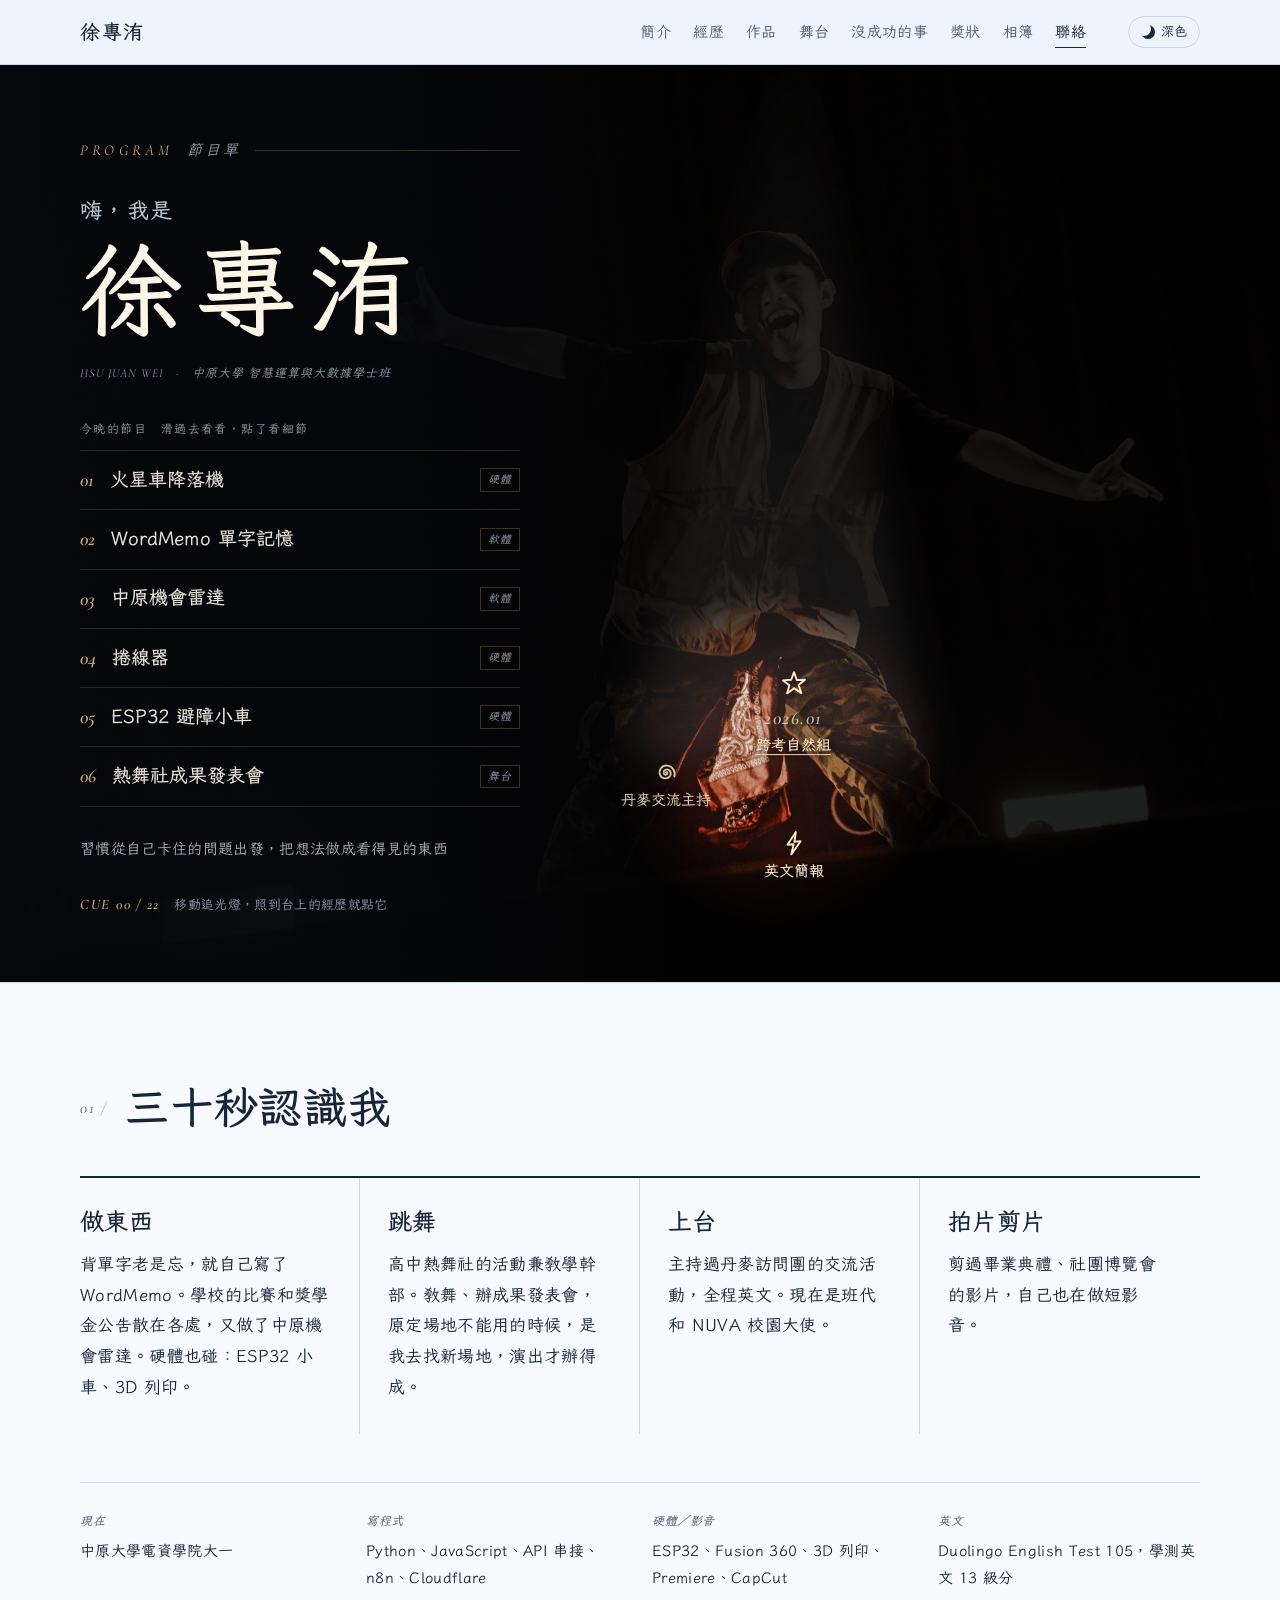
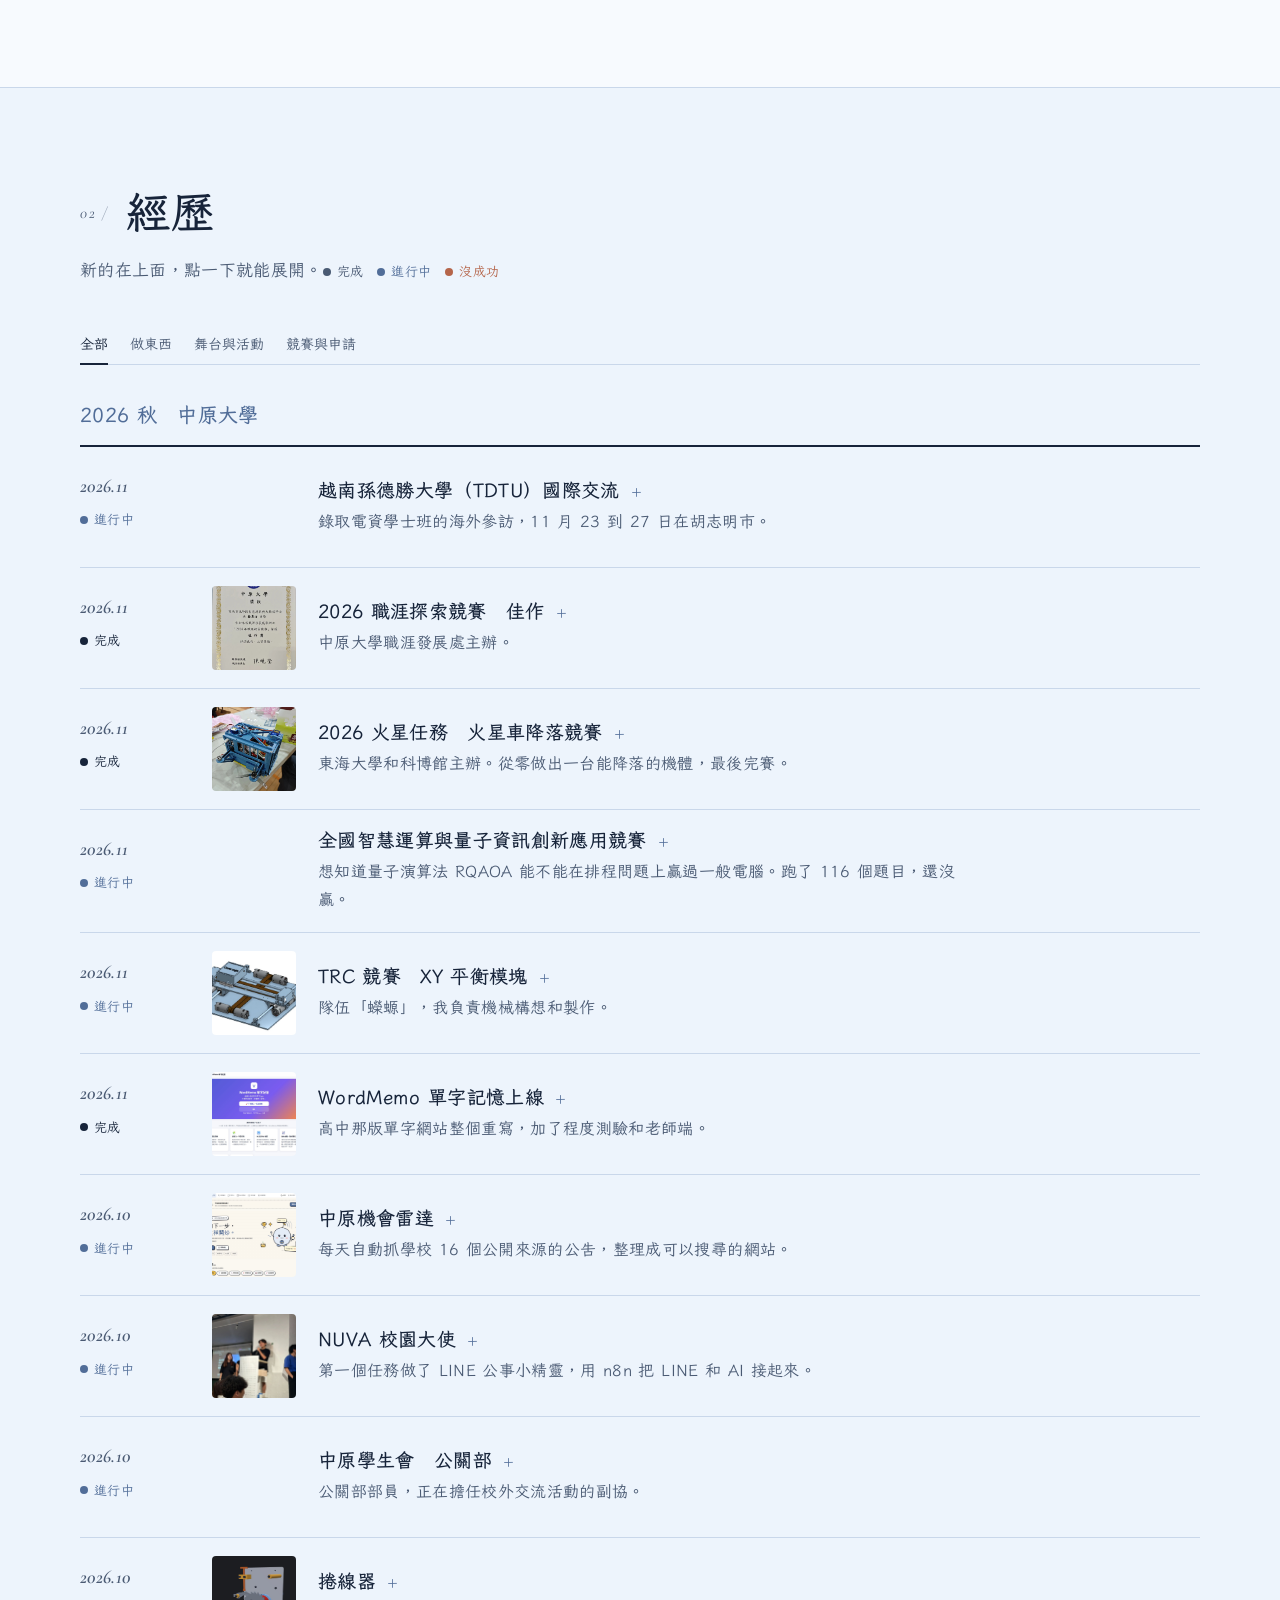
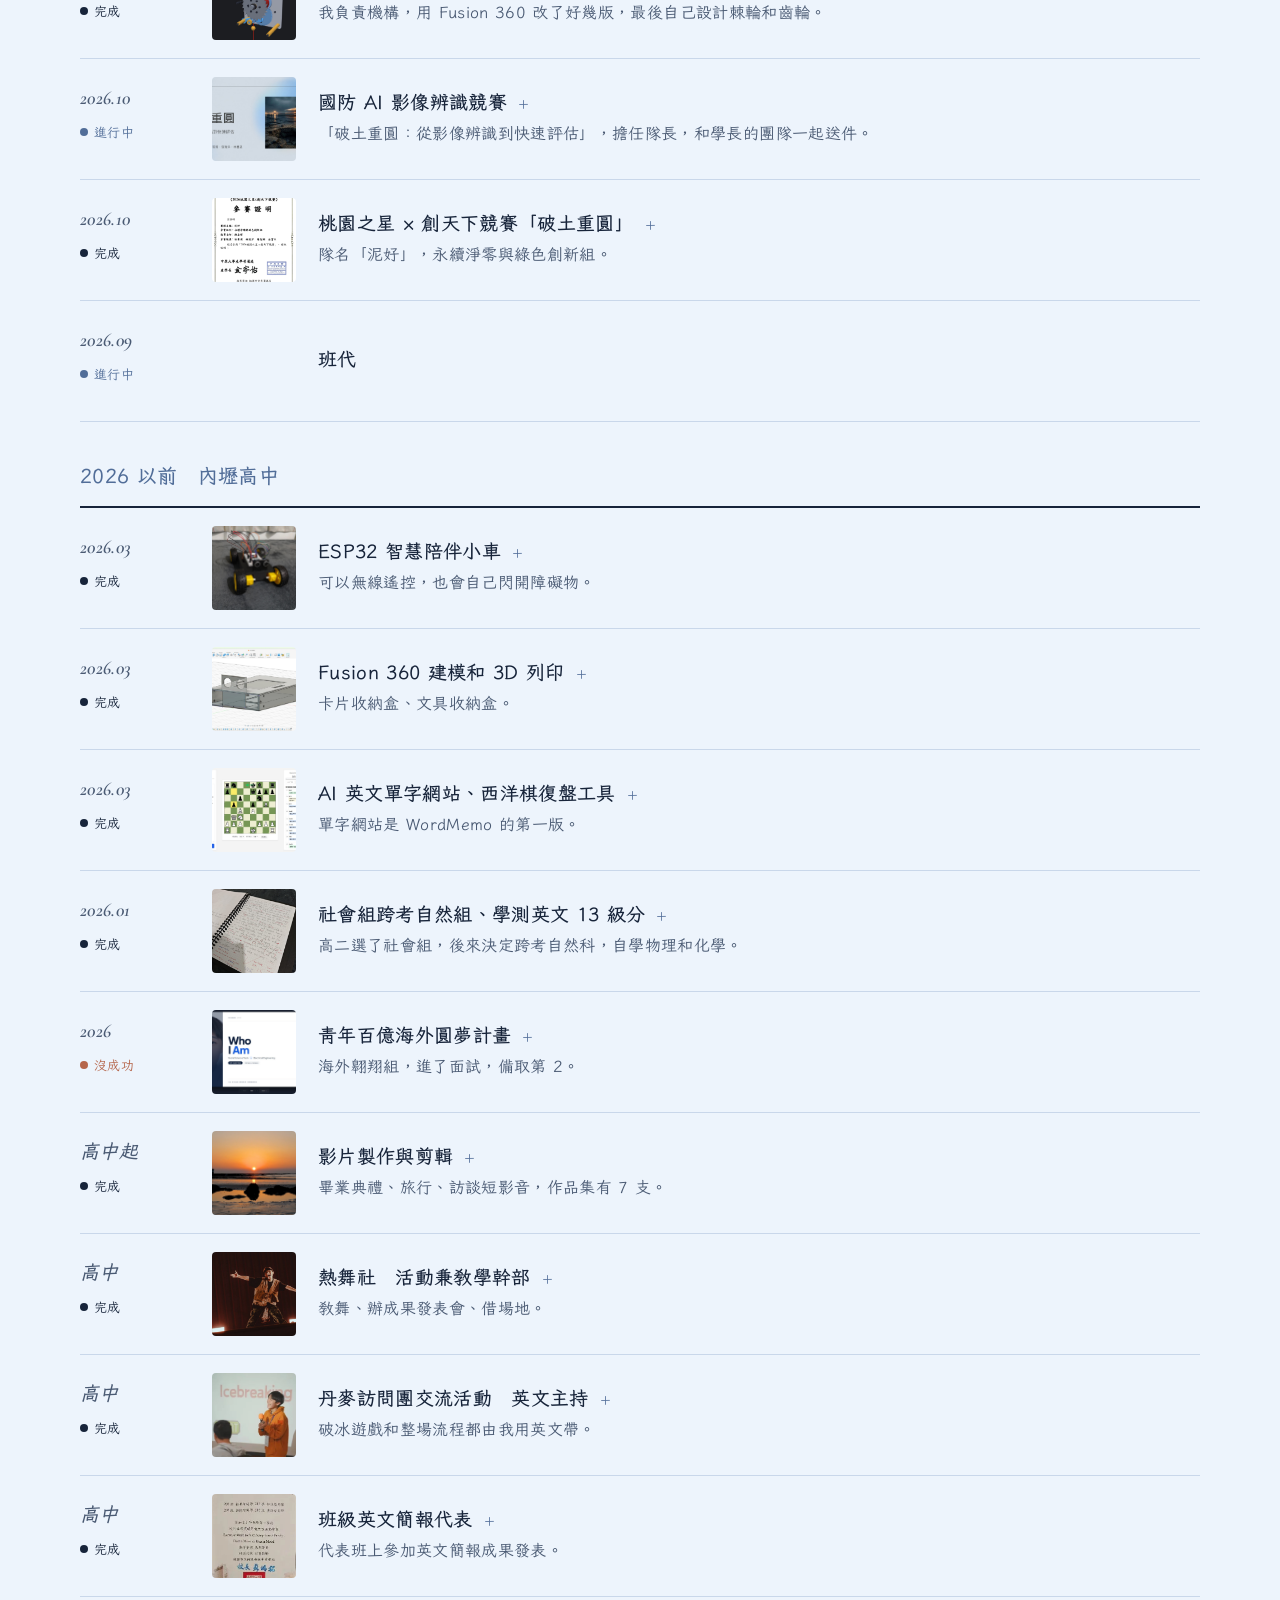
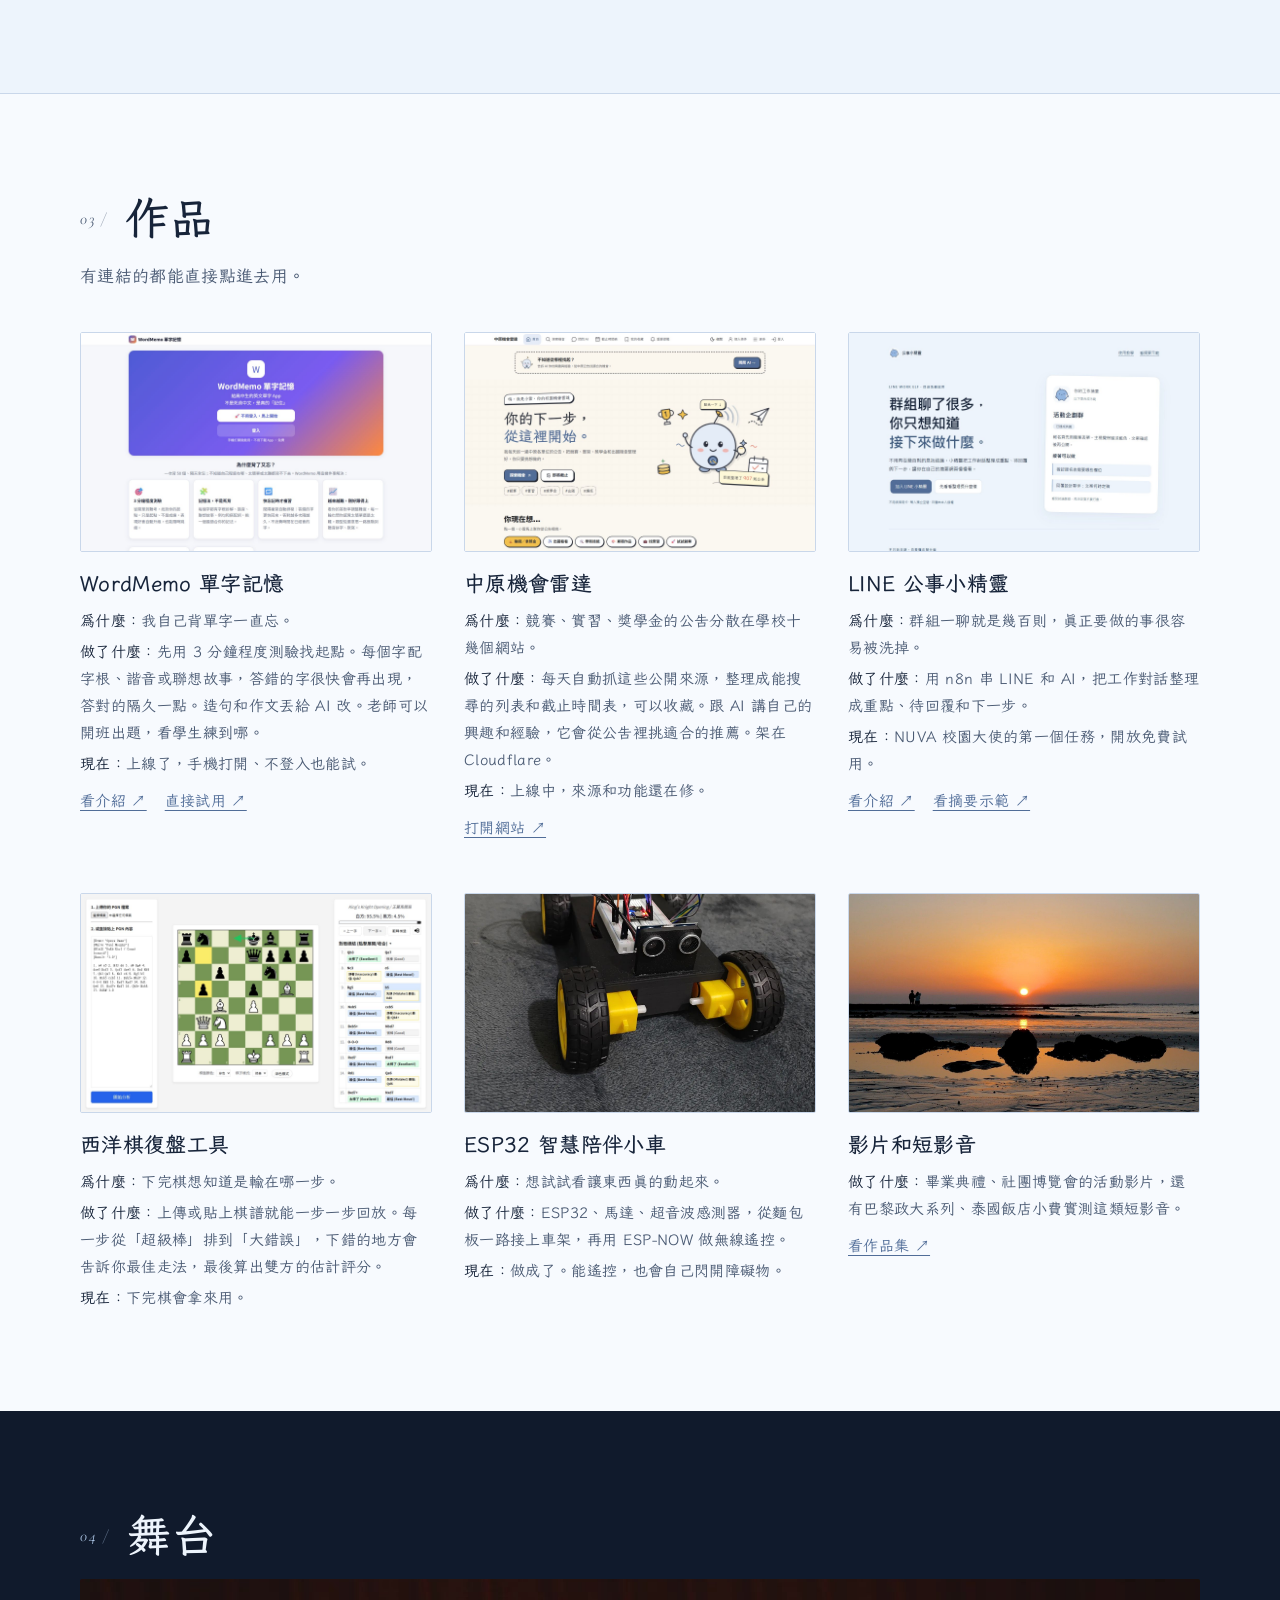
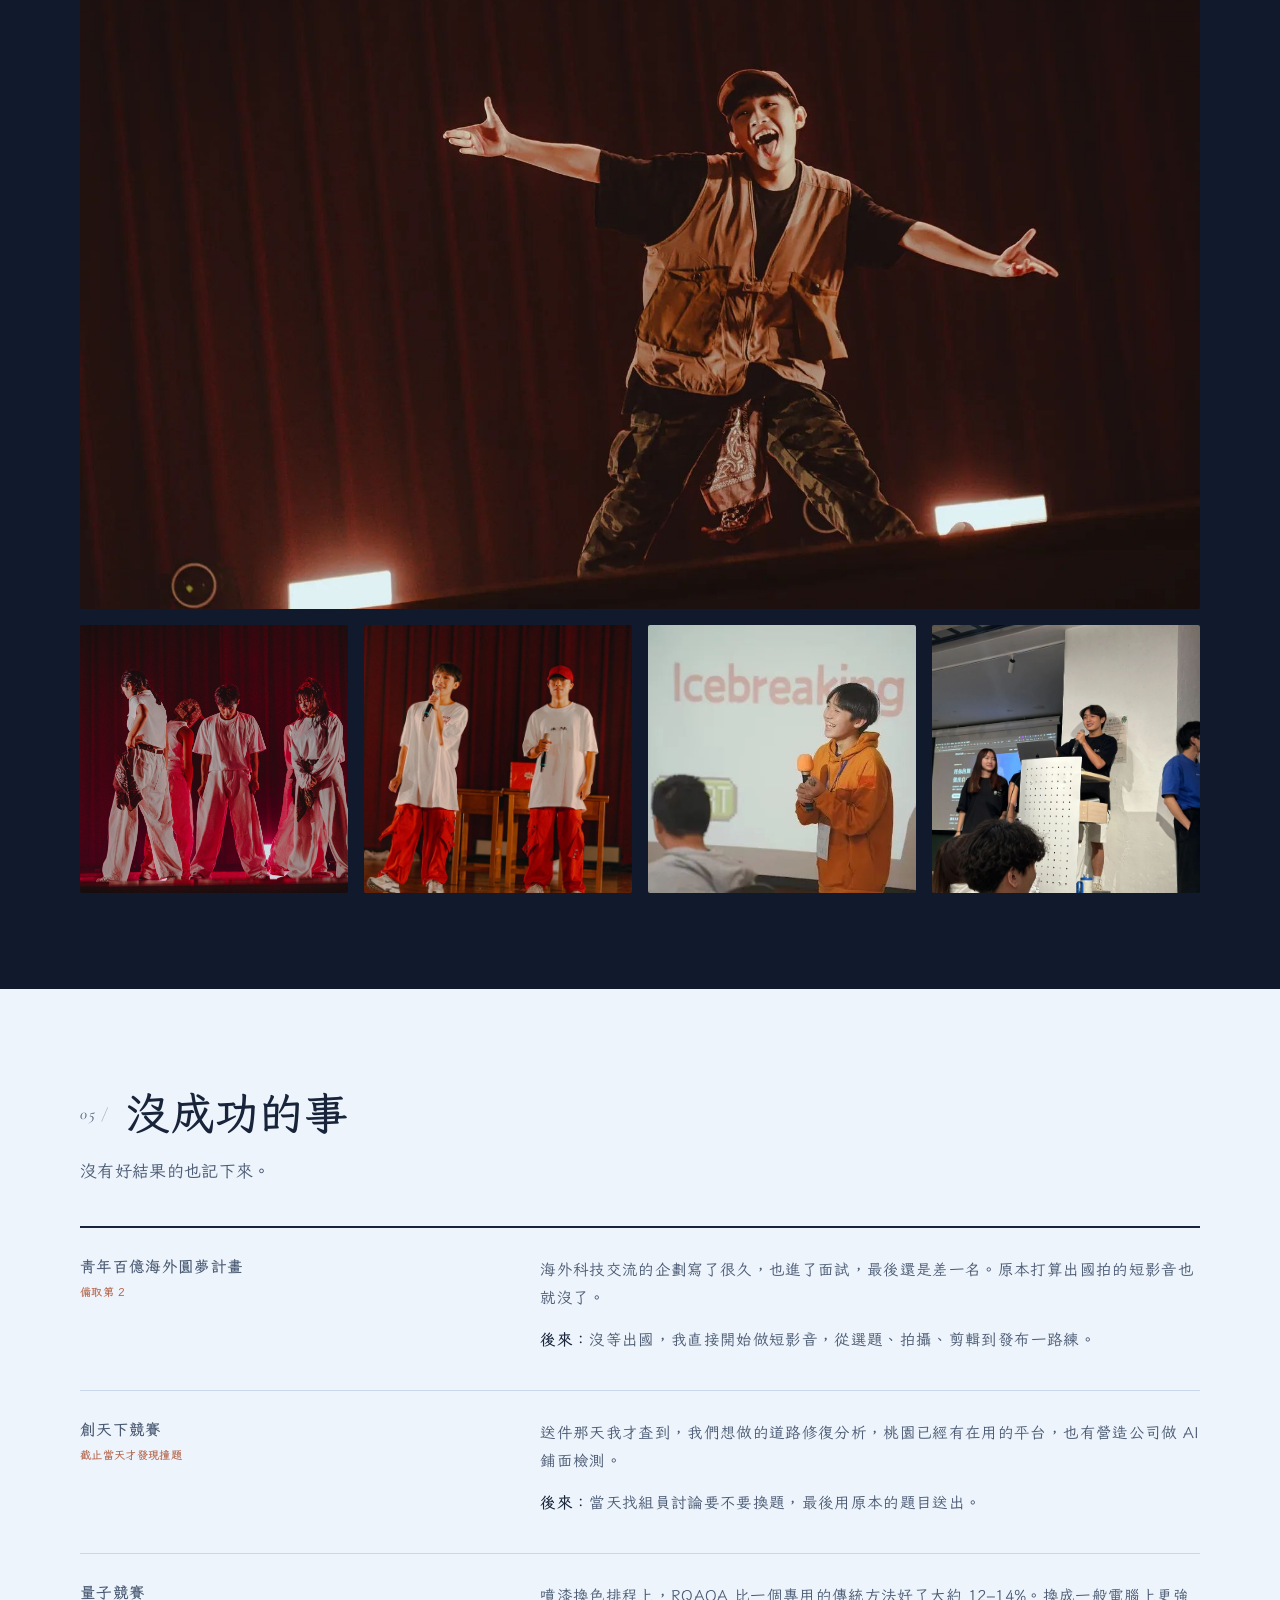
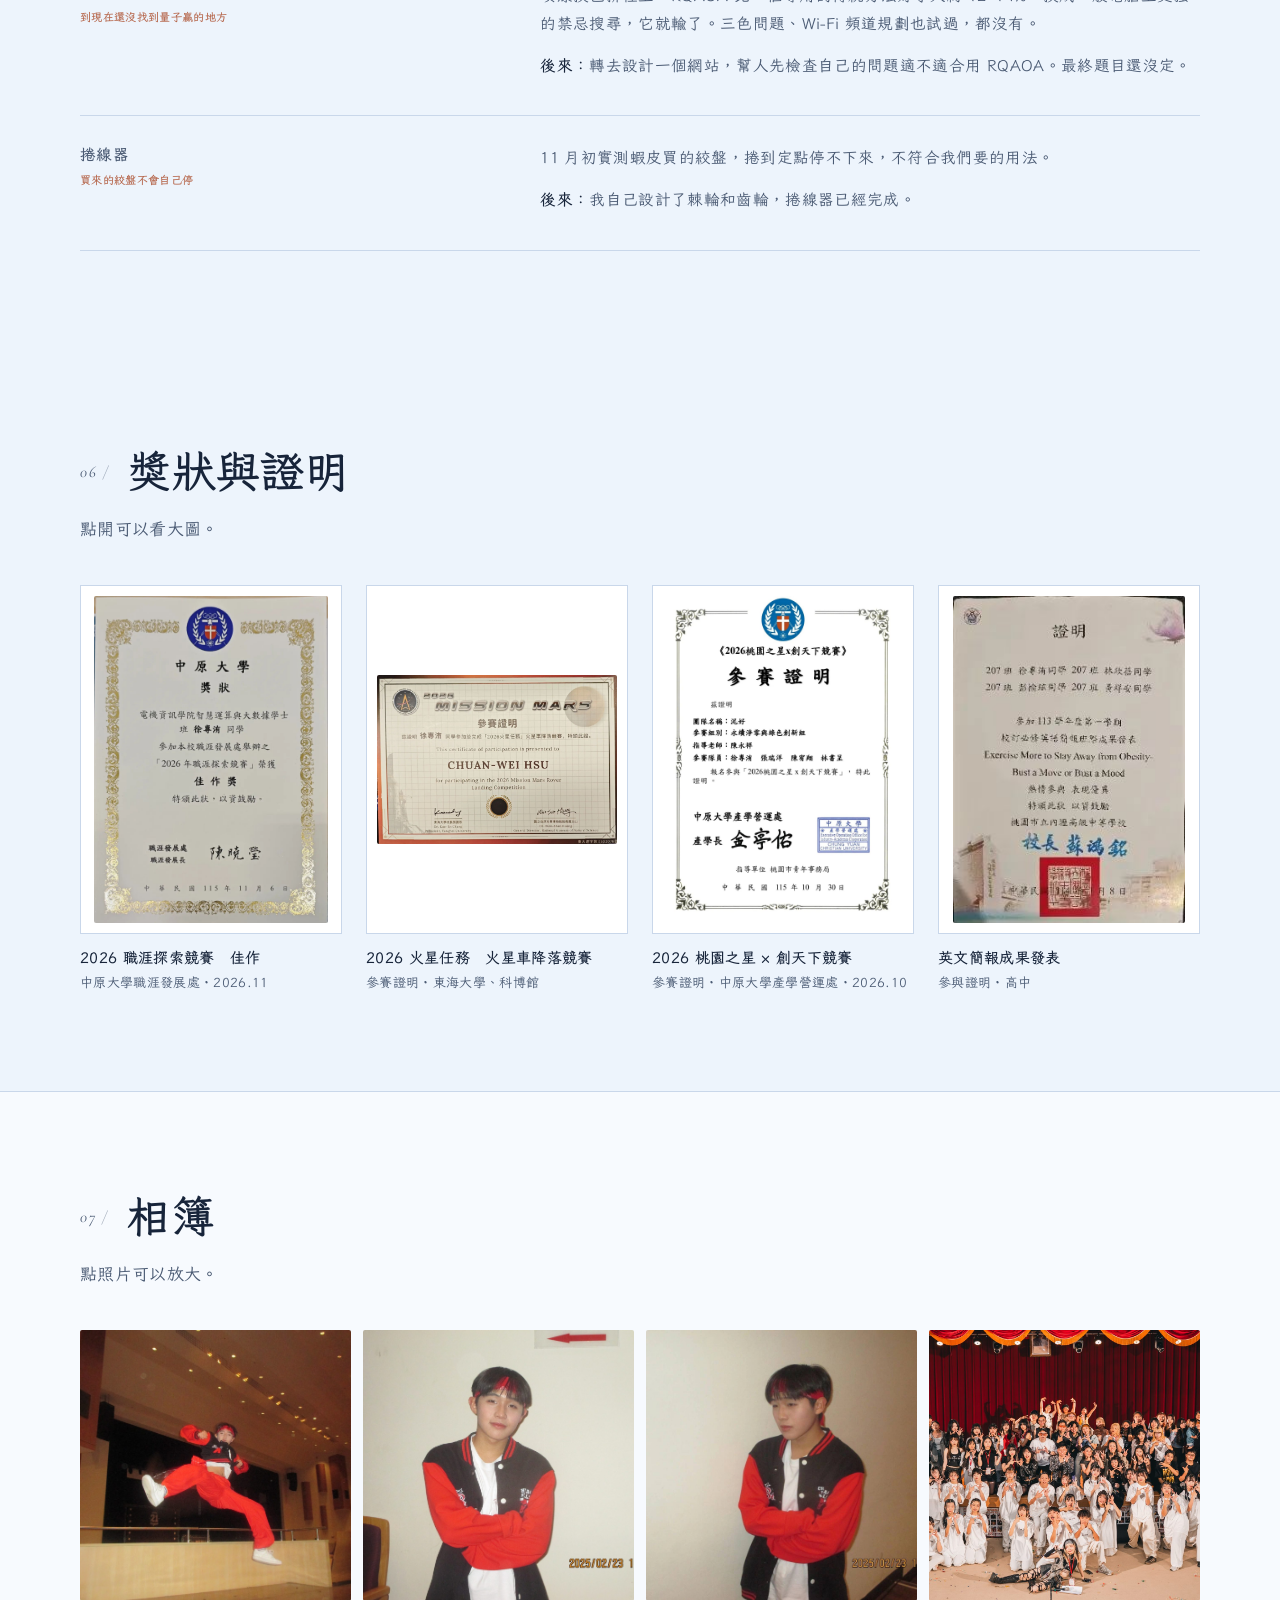
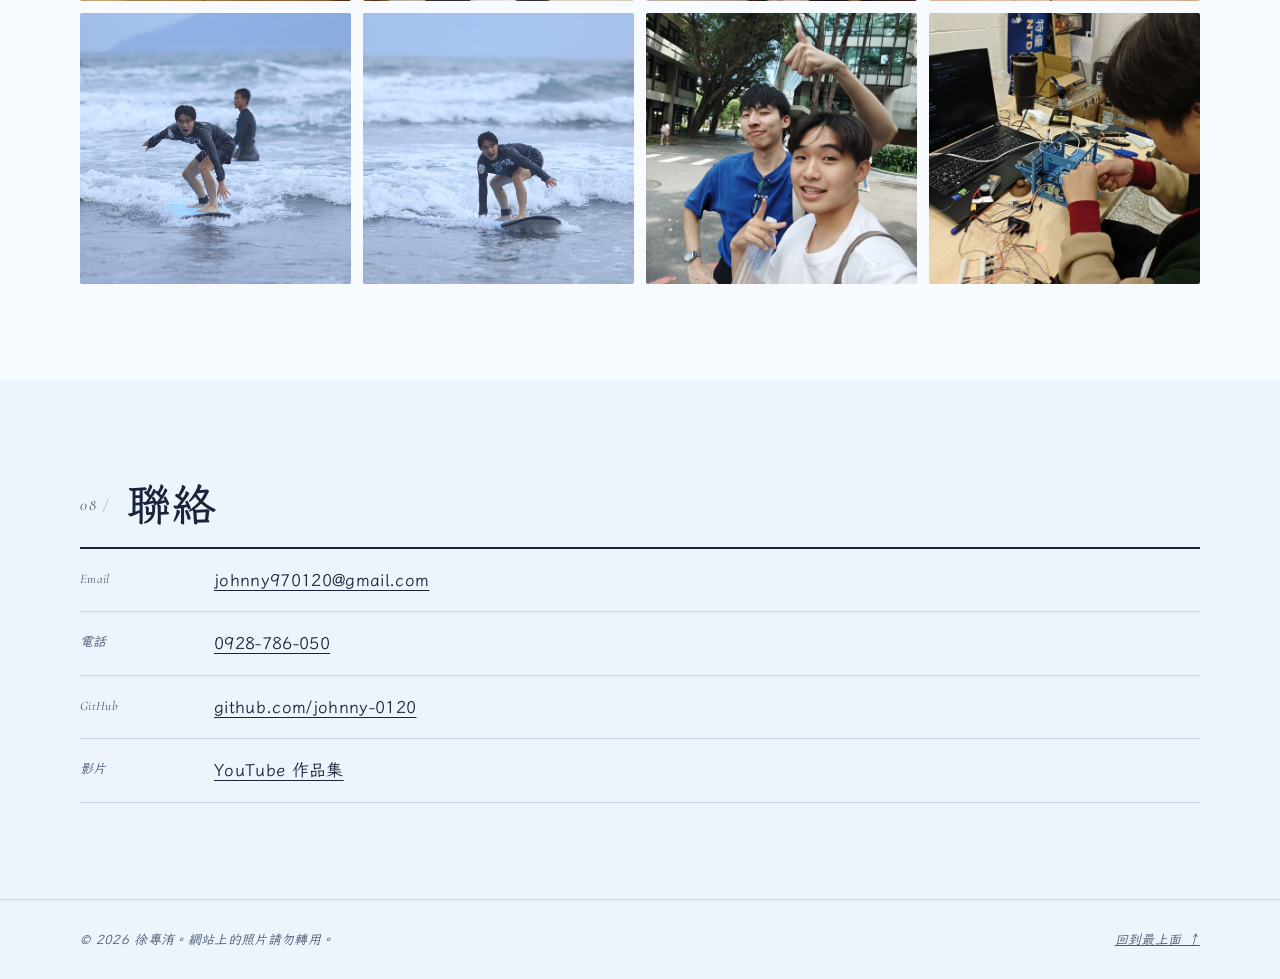
==== index.html @ 35327071 "Hand-drawn doodle marks; fixed-slot layout so stage labels never overlap Co-Authored-By: Claude Opus" ====
<!doctype html>
<html lang="zh-Hant">
<head>
<meta charset="utf-8">
<meta name="viewport" content="width=device-width, initial-scale=1">
<title>徐專洧 Johnny</title>
<meta name="description" content="徐專洧（Johnny），中原大學智慧運算與大數據學士班。做過 WordMemo、中原機會雷達、ESP32 小車，也跳舞、主持。成功的、還在做的、沒成功的都在這裡。">
<meta property="og:title" content="徐專洧 Johnny">
<meta property="og:description" content="寫程式、做硬體、跳舞、上台主持。">
<meta property="og:image" content="https://johnny-0120.github.io/img/hero.jpg">
<link rel="icon" href="data:image/svg+xml,<svg xmlns='http://www.w3.org/2000/svg' viewBox='0 0 64 64'><rect width='64' height='64' rx='14' fill='%2317243A'/><text x='32' y='44' font-size='34' text-anchor='middle' fill='%23EDF4FC' font-family='serif'>洧</text></svg>">
<link rel="preconnect" href="https://fonts.googleapis.com">
<link rel="preconnect" href="https://fonts.gstatic.com" crossorigin>
<link href="https://fonts.googleapis.com/css2?family=LXGW+WenKai+TC:wght@300;400;700&family=Cormorant+Garamond:ital,wght@0,500;0,600;1,500;1,600&display=swap" rel="stylesheet">
<script>try{var t=localStorage.getItem("theme");if(t==="dark"||t==="light")document.documentElement.setAttribute("data-theme",t)}catch(e){}</script>
<link rel="stylesheet" href="style.css?v=32">
</head>
<body>

<div class="intro" aria-hidden="true">
  <div class="count"><span>5</span><span>6</span><span>7</span><span>8</span></div>
  <p class="count-sub">five, six, seven, eight</p>
</div>
<script>try{if(sessionStorage.getItem('introSeen')||matchMedia('(prefers-reduced-motion: reduce)').matches)document.documentElement.classList.add('no-intro')}catch(e){}</script>

<header class="bar">
  <a class="bar-name" href="#top">徐專洧</a>
  <nav class="bar-nav" id="nav" aria-label="主選單">
    <a href="#quick">簡介</a>
    <a href="#timeline">經歷</a>
    <a href="#works">作品</a>
    <a href="#stage">舞台</a>
    <a href="#misses">沒成功的事</a>
    <a href="#certs">獎狀</a>
    <a href="#gallery">相簿</a>
    <a href="#contact">聯絡</a>
  </nav>
  <div class="bar-right">
    <button class="theme-btn" type="button" aria-label="切換深色／淺色模式"><span class="ico"></span><span class="lbl">深色</span></button>
    <button class="menu-btn" aria-expanded="false" aria-controls="nav">選單</button>
  </div>
</header>

<main id="top">

<section class="hero stage" aria-label="封面：舞台">
  <img class="st-photo st-dark" src="img/stage-solo.jpg" alt="">
  <div class="st-lit" aria-hidden="true"><img class="st-photo" src="img/stage-solo.jpg" alt=""></div>
  <svg class="st-beam" aria-hidden="true"><defs><linearGradient id="beamG" x1="0" y1="0" x2="0" y2="1"><stop offset="0" stop-color="#fff" stop-opacity=".0"/><stop offset="1" stop-color="#fff" stop-opacity=".16"/></linearGradient></defs><polygon fill="url(#beamG)"/></svg>
  <div class="st-shade"></div>
  <div class="props"></div>

  <div class="program">
    <p class="pg-label">PROGRAM<span>節目單</span></p>
    <h1><span class="pg-hi">嗨，我是</span><span class="name">徐專洧</span></h1>
    <p class="pg-en">HSU JUAN WEI　·　中原大學 智慧運算與大數據學士班</p>
    <p class="pg-sub">今晚的節目　滑過去看看，點了看細節</p>
    <ol class="pg-list">
      <li><button type="button" class="pg-item" data-img="img/mars-rover.jpg" data-find="火星任務"><img class="pg-thumb" src="img/mars-rover.jpg" alt="" loading="lazy"><i>01</i><span class="pg-t">火星車降落機<small>ESP32 自寫飛控＋相機找降落點</small></span><em>硬體</em></button></li>
      <li><button type="button" class="pg-item" data-img="img/wordmemo-dark.jpg?v=3" data-find="WordMemo"><img class="pg-thumb" src="img/wordmemo-dark.jpg?v=3" alt="" loading="lazy"><i>02</i><span class="pg-t">WordMemo 單字記憶<small>上線中，老師可以開班出題</small></span><em>軟體</em></button></li>
      <li><button type="button" class="pg-item" data-img="img/radar-dark.jpg?v=3" data-find="中原機會雷達"><img class="pg-thumb" src="img/radar-dark.jpg?v=3" alt="" loading="lazy"><i>03</i><span class="pg-t">中原機會雷達<small>每天整理 16 個公告來源</small></span><em>軟體</em></button></li>
      <li><button type="button" class="pg-item" data-img="img/reel-ratchet.jpg" data-find="捲線器"><img class="pg-thumb" src="img/reel-ratchet.jpg" alt="" loading="lazy"><i>04</i><span class="pg-t">捲線器<small>自己設計棘輪和齒輪</small></span><em>硬體</em></button></li>
      <li><button type="button" class="pg-item" data-img="img/esp32-car.jpg" data-find="ESP32 智慧陪伴小車"><img class="pg-thumb" src="img/esp32-car.jpg" alt="" loading="lazy"><i>05</i><span class="pg-t">ESP32 避障小車<small>無線遙控、超音波避障</small></span><em>硬體</em></button></li>
      <li><button type="button" class="pg-item" data-img="img/dance-group.jpg" data-find="熱舞社"><img class="pg-thumb" src="img/dance-group.jpg" alt="" loading="lazy"><i>06</i><span class="pg-t">熱舞社成果發表會<small>場地跳票後另找場地辦完</small></span><em>舞台</em></button></li>
    </ol>
    <p class="pg-lede">習慣從自己卡住的問題出發，把想法做成看得見的東西</p>
    <div class="cue-line" aria-live="polite">
      <p class="cue-hint"><b>CUE <span class="got">00</span> / <span class="total">00</span></b>移動追光燈，照到台上的經歷就點它</p>
    </div>
  </div>
</section>

<!-- QUICK -->
<section class="quick" id="quick">
  <h2 class="sec-title"><span>01</span>三十秒認識我</h2>
  <div class="quick-grid">
    <article>
      <h3>做東西</h3>
      <p>背單字老是忘，就自己寫了 WordMemo。學校的比賽和獎學金公告散在各處，又做了中原機會雷達。硬體也碰：ESP32 小車、3D 列印。</p>
    </article>
    <article>
      <h3>跳舞</h3>
      <p>高中熱舞社的活動兼教學幹部。教舞、辦成果發表會，原定場地不能用的時候，是我去找新場地，演出才辦得成。</p>
    </article>
    <article>
      <h3>上台</h3>
      <p>主持過丹麥訪問團的交流活動，全程英文。現在是班代和 NUVA 校園大使。</p>
    </article>
    <article>
      <h3>拍片剪片</h3>
      <p>剪過畢業典禮、社團博覽會的影片，自己也在做短影音。</p>
    </article>
  </div>
  <dl class="facts">
    <div><dt>現在</dt><dd>中原大學電資學院大一</dd></div>
    <div><dt>寫程式</dt><dd>Python、JavaScript、API 串接、n8n、Cloudflare</dd></div>
    <div><dt>硬體／影音</dt><dd>ESP32、Fusion 360、3D 列印、Premiere、CapCut</dd></div>
    <div><dt>英文</dt><dd>Duolingo English Test 105，學測英文 13 級分</dd></div>
  </dl>
</section>

<!-- TIMELINE -->
<section class="timeline" id="timeline">
  <h2 class="sec-title"><span>02</span>經歷</h2>
  <p class="sec-note">新的在上面，點一下就能展開。<span class="st st-done">完成</span><span class="st st-now">進行中</span><span class="st st-fail">沒成功</span></p>

  <div class="filters" role="group" aria-label="篩選經歷">
    <button class="on" data-f="all">全部</button>
    <button data-f="build">做東西</button>
    <button data-f="stage">舞台與活動</button>
    <button data-f="contest">競賽與申請</button>
  </div>

  <ol class="tl">
    <li class="tl-year">2026 秋　中原大學</li>

    <li data-c="stage"><details><summary>
      <div class="meta"><time>2026.11</time><span class="st st-now">進行中</span></div>
      <span class="thumb none"></span>
      <div><h3>越南孫德勝大學（TDTU）國際交流</h3><p>錄取電資學士班的海外參訪，11 月 23 到 27 日在胡志明市。</p></div></summary>
      <div class="more">
        <p>申請時寫了交流動機、我做過的影像辨識專案和剪片經驗。錄取之後補完行前資料，也跟學校請好公假和考試假。</p>
        <p>申請書裡答應過回國後要交影音成果，到時候會放在 YouTube 作品集。</p>
      </div>
    </details></li>

    <li data-c="contest"><details><summary>
      <div class="meta"><time>2026.11</time><span class="st st-done">完成</span></div>
      <img class="thumb" src="img/cert-career.jpg" alt="" loading="lazy">
      <div><h3>2026 職涯探索競賽　佳作</h3><p>中原大學職涯發展處主辦。</p></div></summary>
      <div class="more">
        <div class="more-photos"><img src="img/cert-career.jpg" alt="2026 年職涯探索競賽佳作獎狀" loading="lazy"></div>
      </div>
    </details></li>

    <li data-c="contest build"><details><summary>
      <div class="meta"><time>2026.11</time><span class="st st-done">完成</span></div>
      <img class="thumb" src="img/mars-rover.jpg" alt="" loading="lazy">
      <div><h3>2026 火星任務　火星車降落競賽</h3><p>東海大學和科博館主辦。從零做出一台能降落的機體，最後完賽。</p></div></summary>
      <div class="more">
        <p>機體是 3D 列印的藍色框架。飛控是我們用 ESP32 自己寫的四軸飛控，再加一顆 ESP32 相機辨識地上的 AprilTag，讓機體自己找降落點。</p>
        <p>降落要怎麼設計，是在機器人社課後和隊友一起討論出來的。比賽當天在體育館，最後完賽，沒有得獎。</p>
        <div class="more-photos">
          <img src="img/mars-rover.jpg" alt="完成的火星車機體" loading="lazy">
          <img src="img/mars-field.jpg" alt="機體在體育館比賽場地上" loading="lazy">
          <img src="img/mars-build.jpg" alt="組裝藍色機體" loading="lazy">
          <img src="img/mars-day.jpg" alt="比賽當天在場邊修機體" loading="lazy">
          <img src="img/mars-team.jpg" alt="隊友圍著筆電接線" loading="lazy">
          <img src="img/cert-mars.jpg" alt="2026 火星任務參賽證明" loading="lazy">
        </div>
      </div>
    </details></li>

    <li data-c="contest build"><details><summary>
      <div class="meta"><time>2026.11</time><span class="st st-now">進行中</span></div>
      <span class="thumb none"></span>
      <div><h3>全國智慧運算與量子資訊創新應用競賽</h3><p>想知道量子演算法 RQAOA 能不能在排程問題上贏過一般電腦。跑了 116 個題目，還沒贏。</p></div></summary>
      <div class="more">
        <p>我想知道量子演算法 RQAOA 在真實的排程問題上，到底能不能贏過一般電腦的方法。試了汽車噴漆換色、MAX-k-CUT、三色問題、Wi-Fi 頻道規劃，總共 116 個題目。</p>
        <p>噴漆換色上，RQAOA 比一個專用的傳統方法好大約 12–14%；換成更強的禁忌搜尋，它就輸了。輸的原因我也整理成失敗分析。</p>
        <p>另外做了「量子適用性健檢」，讓量子和古典方法在企業的小樣本資料上正面比較。兩個研究都公開在 GitHub。</p>
        <p class="work-links"><a href="https://github.com/johnny-0120/rqaoa-applications" target="_blank" rel="noopener">RQAOA 研究 ↗</a><a href="https://github.com/johnny-0120/quantum-fit-check" target="_blank" rel="noopener">量子適用性健檢 ↗</a></p>
      </div>
    </details></li>

    <li data-c="contest build"><details><summary>
      <div class="meta"><time>2026.11</time><span class="st st-now">進行中</span></div>
      <img class="thumb" src="img/trc-xy.jpg" alt="" loading="lazy">
      <div><h3>TRC 競賽　XY 平衡模塊</h3><p>隊伍「蠑螈」，我負責機械構想和製作。</p></div></summary>
      <div class="more">
        <p>這是裝在物流無人車上的配重補償模組。工廠常把貨物疊得很高，無人車轉彎、煞車或被撞時容易翻倒，現場多半只能放慢速度。</p>
        <p>我們在載台四個角裝荷重元量受力，算出往哪個方向快要倒，再用 X、Y 兩軸的皮帶帶動一塊配重去補償。每一軸 4 顆 775 馬達左右同步驅動，配重用 PID 加 S curve 控制，移動時不會晃到車體。</p>
        <p>8 頁技術說明書裡的初步模擬：加裝後靜態傾倒臨界力提升約 11–12%。接下來要做配重、同步反應和載貨的實測。</p>
        <div class="more-photos">
          <img src="img/trc-xy.jpg" alt="XY 平衡模塊整體 3D 圖" loading="lazy">
          <img src="img/trc-xy-top.jpg" alt="XY 平衡模塊俯視圖" loading="lazy">
          <img src="img/trc-xy-side.jpg" alt="XY 平衡模塊側面" loading="lazy">
        </div>
      </div>
    </details></li>

    <li data-c="build"><details><summary>
      <div class="meta"><time>2026.11</time><span class="st st-done">完成</span></div>
      <img class="thumb" src="img/wordmemo.jpg?v=3" data-dark="img/wordmemo-dark.jpg?v=3" alt="" loading="lazy">
      <div><h3>WordMemo 單字記憶上線</h3><p>高中那版單字網站整個重寫，加了程度測驗和老師端。</p></div></summary>
      <div class="more">
        <p>單字庫是大考中心高中 6000 字。學生端能學習、複習、拼字、AI 造句和作文批改；老師端可以開班、出題、看結果。不登入也能先試。</p>
        <p class="work-links"><a href="https://wordmemo.johnny970120.workers.dev/about" target="_blank" rel="noopener">看介紹 ↗</a><a href="https://wordmemo.johnny970120.workers.dev" target="_blank" rel="noopener">直接試用 ↗</a></p>
        <div class="more-photos"><img src="img/wordmemo.jpg?v=3" data-dark="img/wordmemo-dark.jpg?v=3" alt="WordMemo 首頁" loading="lazy"></div>
      </div>
    </details></li>

    <li data-c="build"><details><summary>
      <div class="meta"><time>2026.10</time><span class="st st-now">進行中</span></div>
      <img class="thumb" src="img/radar.jpg?v=3" data-dark="img/radar-dark.jpg?v=3" alt="" loading="lazy">
      <div><h3>中原機會雷達</h3><p>每天自動抓學校 16 個公開來源的公告，整理成可以搜尋的網站。</p></div></summary>
      <div class="more">
        <p>競賽、實習、獎學金、出國、講座都收。有截止時間表、收藏和重要提醒，也能跟 AI 說自己的興趣，讓它從公告裡挑。</p>
        <p>技術上用 TypeScript、React、Cloudflare D1、Google 登入，可以裝成手機 App（PWA）收推播。10 月底整個搬到 Cloudflare，五千多筆資料一起搬過去。</p>
        <p class="work-links"><a href="https://cycu-radar-app.johnny970120.workers.dev" target="_blank" rel="noopener">打開網站 ↗</a></p>
        <div class="more-photos"><img src="img/radar.jpg?v=3" data-dark="img/radar-dark.jpg?v=3" alt="中原機會雷達首頁" loading="lazy"></div>
      </div>
    </details></li>

    <li data-c="build stage"><details><summary>
      <div class="meta"><time>2026.10</time><span class="st st-now">進行中</span></div>
      <img class="thumb" src="img/nuva-stage.jpg" alt="" loading="lazy">
      <div><h3>NUVA 校園大使</h3><p>第一個任務做了 LINE 公事小精靈，用 n8n 把 LINE 和 AI 接起來。</p></div></summary>
      <div class="more">
        <p>群組裡的工作對話丟給小精靈，它會整理成重點、待回覆和下一步，每個人在自己的摘要頁上看。也接了 Google 日曆。</p>
        <p class="work-links"><a href="https://johnny-0120.github.io/line-work-elf/" target="_blank" rel="noopener">公事小精靈介紹 ↗</a></p>
        <div class="more-photos">
          <img src="img/nuva-stage.jpg" alt="在 NUVA 活動上拿麥克風分享" loading="lazy">
          <img src="img/line-elf.jpg?v=3" data-dark="img/line-elf-dark.jpg?v=3" alt="公事小精靈介紹頁" loading="lazy">
        </div>
      </div>
    </details></li>

    <li data-c="stage"><details><summary>
      <div class="meta"><time>2026.10</time><span class="st st-now">進行中</span></div>
      <span class="thumb none"></span>
      <div><h3>中原學生會　公關部</h3><p>公關部部員，正在擔任校外交流活動的副協。</p></div></summary>
      <div class="more">
        <p>校外交流是好幾所學校一起辦的活動。我參與企劃書和場地座位安排，也整理了 48 家特約商店的優惠標籤。</p>
      </div>
    </details></li>

    <li data-c="build"><details><summary>
      <div class="meta"><time>2026.10</time><span class="st st-done">完成</span></div>
      <img class="thumb" src="img/reel-mk4.jpg" alt="" loading="lazy">
      <div><h3>捲線器</h3><p>我負責機構，用 Fusion 360 改了好幾版，最後自己設計棘輪和齒輪。</p></div></summary>
      <div class="more">
        <p>每一版都換過配置和零件尺寸，也用 ESP32-C3 做了手機控制。買來的絞盤不會自己停，我就自己設計棘輪和齒輪換掉它：捲筒旁邊加一片棘輪，棘爪卡住就能停在定點。現在的 Mk4 機構已經完成。</p>
        <div class="more-photos">
          <img src="img/reel-mk4.jpg" alt="捲線器 Mk4 整體機構" loading="lazy">
          <img src="img/reel-ratchet.jpg" alt="自己設計的棘輪和捲筒" loading="lazy">
          <img src="img/reel-drum-mk4.jpg" alt="捲筒和出線的位置" loading="lazy">
        </div>
      </div>
    </details></li>

    <li data-c="contest"><details><summary>
      <div class="meta"><time>2026.10</time><span class="st st-now">進行中</span></div>
      <img class="thumb" src="img/defense-ai.jpg?v=2" alt="" loading="lazy">
      <div><h3>國防 AI 影像辨識競賽</h3><p>「破土重圓：從影像辨識到快速評估」，擔任隊長，和學長的團隊一起送件。</p></div></summary>
      <div class="more">
        <p>戰時機場跑道常是第一個被攻擊的目標，越快修好越能恢復起降。我們的想法分四步：無人機拍跑道、YOLO 找出彈坑（也拿路面坑洞當反例訓練，避免誤判）、用 3DGS 快速重建 3D 模型估算彈坑體積，最後由 AI 估算材料、人力並排修復順序。</p>
        <p>驗證方式是用 Blender 模擬機場跑道受損。指導老師是陳永祥老師，10 月 13 日送件，現在等主辦通知。</p>
        <div class="more-photos">
          <img src="img/defense-ai.jpg?v=2" alt="彈坑快修簡報封面" loading="lazy">
          <img src="img/defense-yolo.jpg?v=2" alt="讓 YOLO 學會區分彈坑" loading="lazy">
          <img src="img/defense-blender.jpg?v=2" alt="用 Blender 模擬跑道受損" loading="lazy">
        </div>
      </div>
    </details></li>

    <li data-c="contest"><details><summary>
      <div class="meta"><time>2026.10</time><span class="st st-done">完成</span></div>
      <img class="thumb" src="img/cert-chuangtianxia.jpg" alt="" loading="lazy">
      <div><h3>桃園之星 × 創天下競賽「破土重圓」</h3><p>隊名「泥好」，永續淨零與綠色創新組。</p></div></summary>
      <div class="more">
        <p>指導老師是陳永祥老師，題目是道路修復分析。送件當天才發現已經有類似的平台，細節寫在下面「沒成功的事」。</p>
        <div class="more-photos"><img src="img/cert-chuangtianxia.jpg" alt="2026 桃園之星 x 創天下競賽參賽證明" loading="lazy"></div>
      </div>
    </details></li>

    <li data-c="stage" class="plain">
      <div class="row">
        <div class="meta"><time>2026.09</time><span class="st st-now">進行中</span></div>
      <span class="thumb none"></span>
        <div><h3>班代</h3></div>
      </div>
    </li>

    <li class="tl-year">2026 以前　內壢高中</li>

    <li data-c="build"><details><summary>
      <div class="meta"><time>2026.03</time><span class="st st-done">完成</span></div>
      <img class="thumb" src="img/esp32-car.jpg" alt="" loading="lazy">
      <div><h3>ESP32 智慧陪伴小車</h3><p>可以無線遙控，也會自己閃開障礙物。</p></div></summary>
      <div class="more">
        <p>從選零件、接電路、調馬達方向、安排車架空間到配電源，全部自己來。遙控用 ESP-NOW，前面的超音波感測器讓它自己避開障礙物。</p>
        <p>做的過程出過不少錯：馬達正負極接反，車子一邊前進、一邊後退；也低估了走線空間，只好重新調整開關座和車架。</p>
        <div class="more-photos"><img src="img/esp32-car.jpg" alt="ESP32 小車" loading="lazy"></div>
      </div>
    </details></li>

    <li data-c="build"><details><summary>
      <div class="meta"><time>2026.03</time><span class="st st-done">完成</span></div>
      <img class="thumb" src="img/fusion.jpg" alt="" loading="lazy">
      <div><h3>Fusion 360 建模和 3D 列印</h3><p>卡片收納盒、文具收納盒。</p></div></summary>
      <div class="more">
        <p>用自己的印表機印卡片收納盒和文具收納盒。不是按下列印就好：要會構圖、控制室內溫度避免翹曲，印出來尺寸有誤差就量了再重印。</p>
        <div class="more-photos">
          <img src="img/fusion.jpg" alt="Fusion 360 建模畫面" loading="lazy">
          <img src="img/print-cardbox.jpg" alt="紅白卡片收納盒" loading="lazy">
          <img src="img/print-box.jpg" alt="文具收納盒" loading="lazy">
        </div>
      </div>
    </details></li>

    <li data-c="build"><details><summary>
      <div class="meta"><time>2026.03</time><span class="st st-done">完成</span></div>
      <img class="thumb" src="img/chess.jpg?v=3" data-dark="img/chess-dark.jpg?v=3" alt="" loading="lazy">
      <div><h3>AI 英文單字網站、西洋棋復盤工具</h3><p>單字網站是 WordMemo 的第一版。</p></div></summary>
      <div class="more">
        <p>單字網站結合記憶法、間隔重複和 AI 造句批改，是為了解決我自己準備英文時的痛點，後來重寫成 WordMemo。</p>
        <p>復盤工具吃棋譜檔，把每一步分級，下錯的地方給最佳走法。同一段時間也做過網頁點餐系統。</p>
        <div class="more-photos"><img src="img/chess.jpg?v=3" data-dark="img/chess-dark.jpg?v=3" alt="西洋棋復盤工具" loading="lazy"></div>
      </div>
    </details></li>

    <li data-c="contest"><details><summary>
      <div class="meta"><time>2026.01</time><span class="st st-done">完成</span></div>
      <img class="thumb" src="img/essay.jpg" alt="" loading="lazy">
      <div><h3>社會組跨考自然組、學測英文 13 級分</h3><p>高二選了社會組，後來決定跨考自然科，自學物理和化學。</p></div></summary>
      <div class="more">
        <p>社會組讓我習慣從市場和需求的角度看科技，但我更想親手解決問題，所以決定跨考。物理、化學靠線上教學影片加大量題目自學追進度。</p>
        <p>英文方面，學測前我要求自己連續 30 天每天寫一篇英文作文，最後學測英文 13 級分（頂標）。平常也讀英文文章、自己練 SAT，模擬考 1200 分。</p>
        <div class="more-photos"><img src="img/essay.jpg" alt="30 天英文作文訓練手稿" loading="lazy"></div>
      </div>
    </details></li>

    <li data-c="contest"><details><summary>
      <div class="meta"><time>2026</time><span class="st st-fail">沒成功</span></div>
      <img class="thumb" src="img/yb-who.jpg" alt="" loading="lazy">
      <div><h3>青年百億海外圓夢計畫</h3><p>海外翱翔組，進了面試，備取第 2。</p></div></summary>
      <div class="more">
        <p>計畫叫「矽谷引路：Google 圓夢領航員」：想去 Google 看 AGV 系統，去 UCLA 的 RoMeLa 和 URIL 實驗室看機器人和電腦視覺。</p>
        <p>面試簡報用英文做，介紹我從社會組跨到電機、做過的單字網站和 ESP32 小車，也說好回來要把小車升級成有視覺和機械手臂的小型 AGV。最後備取第 2，沒去成。</p>
        <div class="more-photos">
          <img src="img/yb-who.jpg" alt="面試簡報：Who I Am" loading="lazy">
          <img src="img/yb-built.jpg" alt="面試簡報：What I've Built" loading="lazy">
        </div>
      </div>
    </details></li>

    <li data-c="build"><details><summary>
      <div class="meta"><time>高中起</time><span class="st st-done">完成</span></div>
      <img class="thumb" src="img/yt-w2h5t9zdEAc.jpg" alt="" loading="lazy">
      <div><h3>影片製作與剪輯</h3><p>畢業典禮、旅行、訪談短影音，作品集有 7 支。</p></div></summary>
      <div class="more">
        <p>剪過畢業典禮、社團博覽會的活動影片，也開始做自己的短影音，練選題、拍攝、剪輯和下標題。點下面的影片可以直接看。</p>
        <div class="vid-grid">
          <a class="vid" href="https://www.youtube.com/watch?v=w2h5t9zdEAc" target="_blank" rel="noopener"><img src="img/yt-w2h5t9zdEAc.jpg" alt="" loading="lazy"><span>畢業那天，我們去了海邊</span></a>
          <a class="vid" href="https://www.youtube.com/watch?v=W24E0Ps_Nf8" target="_blank" rel="noopener"><img src="img/yt-W24E0Ps_Nf8.jpg" alt="" loading="lazy"><span>政大畢業典禮</span></a>
          <a class="vid" href="https://www.youtube.com/watch?v=N1ZxM1B83Xg" target="_blank" rel="noopener"><img src="img/yt-N1ZxM1B83Xg.jpg" alt="" loading="lazy"><span>巴黎政大</span></a>
          <a class="vid" href="https://www.youtube.com/watch?v=n52Uzqu51m0" target="_blank" rel="noopener"><img src="img/yt-n52Uzqu51m0.jpg" alt="" loading="lazy"><span>巴黎政大短影音-1</span></a>
          <a class="vid" href="https://www.youtube.com/watch?v=tzZiQ7RIX2o" target="_blank" rel="noopener"><img src="img/yt-tzZiQ7RIX2o.jpg" alt="" loading="lazy"><span>巴黎政大短影音-2</span></a>
          <a class="vid" href="https://www.youtube.com/watch?v=Zktkhut0Yh8" target="_blank" rel="noopener"><img src="img/yt-Zktkhut0Yh8.jpg" alt="" loading="lazy"><span>泰國飯店小費實測</span></a>
          <a class="vid" href="https://www.youtube.com/watch?v=po1tuYKZ-W0" target="_blank" rel="noopener"><img src="img/yt-po1tuYKZ-W0.jpg" alt="" loading="lazy"><span>自主學習演講</span></a>
        </div>
        <p class="work-links"><a href="https://www.youtube.com/playlist?list=PLNdr0lbFCzFA" target="_blank" rel="noopener">整個作品集 ↗</a></p>
      </div>
    </details></li>

    <li data-c="stage"><details><summary>
      <div class="meta"><time>高中</time><span class="st st-done">完成</span></div>
      <img class="thumb" src="img/dance-solo.jpg" alt="" loading="lazy">
      <div><h3>熱舞社　活動兼教學幹部</h3><p>教舞、辦成果發表會、借場地。</p></div></summary>
      <div class="more">
        <p>高二那年每週練舞六天，只有週日休息，同時還要負責教舞。</p>
        <p>辦成果發表會時，企劃書、燈光音響、場地動線都由我統籌。原本談好的場地臨時被借給別的單位，演出差點開天窗；我到處找單位協調，最後在很短時間內借到新場地，成發照常辦完。</p>
        <div class="more-photos">
          <img src="img/dance-solo.jpg" alt="舞台上的 solo" loading="lazy">
          <img src="img/dance-group.jpg" alt="團體舞" loading="lazy">
          <img src="img/dance-duo.jpg" alt="成發串場" loading="lazy">
        </div>
      </div>
    </details></li>

    <li data-c="stage"><details><summary>
      <div class="meta"><time>高中</time><span class="st st-done">完成</span></div>
      <img class="thumb" src="img/host-denmark.jpg" alt="" loading="lazy">
      <div><h3>丹麥訪問團交流活動　英文主持</h3><p>破冰遊戲和整場流程都由我用英文帶。</p></div></summary>
      <div class="more">
        <p>2024 年 3 月，和同學 William 一起用英文主持。開場之後帶大家玩「Treasure Hunt」：把照片切成 9 片藏在一樓，各組去找，最後還有交換碎片的協商時間。</p>
        <p>事前要熟悉流程、介紹雙方背景，現場用英文把每個段落接起來。</p>
        <div class="more-photos"><img src="img/host-denmark.jpg" alt="拿麥克風主持破冰遊戲" loading="lazy"></div>
      </div>
    </details></li>

    <li data-c="stage"><details><summary>
      <div class="meta"><time>高中</time><span class="st st-done">完成</span></div>
      <img class="thumb" src="img/cert-english.jpg" alt="" loading="lazy">
      <div><h3>班級英文簡報代表</h3><p>代表班上參加英文簡報成果發表。</p></div></summary>
      <div class="more">
        <p>英文簡報課上，我把簡報和舞蹈表演結合在一起，老師推薦我代表班級去參加英文簡報成果發表會。</p>
        <div class="more-photos"><img src="img/cert-english.jpg" alt="英文簡報活動參與證明" loading="lazy"></div>
      </div>
    </details></li>
  </ol>
</section>

<!-- WORKS -->
<section class="works" id="works">
  <h2 class="sec-title"><span>03</span>作品</h2>
  <p class="sec-note">有連結的都能直接點進去用。</p>

  <div class="work-list">
    <article class="work">
      <a href="https://wordmemo.johnny970120.workers.dev/about" target="_blank" rel="noopener"><img src="img/wordmemo.jpg?v=3" data-dark="img/wordmemo-dark.jpg?v=3" alt="WordMemo 單字記憶網站首頁" loading="lazy"></a>
      <div>
        <h3>WordMemo 單字記憶</h3>
        <p><b>為什麼：</b>我自己背單字一直忘。</p>
        <p><b>做了什麼：</b>先用 3 分鐘程度測驗找起點。每個字配字根、諧音或聯想故事，答錯的字很快會再出現，答對的隔久一點。造句和作文丟給 AI 改。老師可以開班出題，看學生練到哪。</p>
        <p><b>現在：</b>上線了，手機打開、不登入也能試。</p>
        <p class="work-links"><a href="https://wordmemo.johnny970120.workers.dev/about" target="_blank" rel="noopener">看介紹 ↗</a><a href="https://wordmemo.johnny970120.workers.dev" target="_blank" rel="noopener">直接試用 ↗</a></p>
      </div>
    </article>
    <article class="work">
      <a href="https://cycu-radar-app.johnny970120.workers.dev" target="_blank" rel="noopener"><img src="img/radar.jpg?v=3" data-dark="img/radar-dark.jpg?v=3" alt="中原機會雷達首頁" loading="lazy"></a>
      <div>
        <h3>中原機會雷達</h3>
        <p><b>為什麼：</b>競賽、實習、獎學金的公告分散在學校十幾個網站。</p>
        <p><b>做了什麼：</b>每天自動抓這些公開來源，整理成能搜尋的列表和截止時間表，可以收藏。跟 AI 講自己的興趣和經驗，它會從公告裡挑適合的推薦。架在 Cloudflare。</p>
        <p><b>現在：</b>上線中，來源和功能還在修。</p>
        <p class="work-links"><a href="https://cycu-radar-app.johnny970120.workers.dev" target="_blank" rel="noopener">打開網站 ↗</a></p>
      </div>
    </article>
    <article class="work">
      <a href="https://johnny-0120.github.io/line-work-elf/" target="_blank" rel="noopener"><img src="img/line-elf.jpg?v=3" data-dark="img/line-elf-dark.jpg?v=3" alt="LINE 公事小精靈介紹頁" loading="lazy"></a>
      <div>
        <h3>LINE 公事小精靈</h3>
        <p><b>為什麼：</b>群組一聊就是幾百則，真正要做的事很容易被洗掉。</p>
        <p><b>做了什麼：</b>用 n8n 串 LINE 和 AI，把工作對話整理成重點、待回覆和下一步。</p>
        <p><b>現在：</b>NUVA 校園大使的第一個任務，開放免費試用。</p>
        <p class="work-links"><a href="https://johnny-0120.github.io/line-work-elf/" target="_blank" rel="noopener">看介紹 ↗</a><a href="https://johnny-0120.github.io/line-work-elf/demo.html" target="_blank" rel="noopener">看摘要示範 ↗</a></p>
      </div>
    </article>
    <article class="work">
      <img src="img/chess.jpg?v=3" data-dark="img/chess-dark.jpg?v=3" alt="西洋棋復盤工具，左邊棋盤、右邊每步評分" loading="lazy">
      <div>
        <h3>西洋棋復盤工具</h3>
        <p><b>為什麼：</b>下完棋想知道是輸在哪一步。</p>
        <p><b>做了什麼：</b>上傳或貼上棋譜就能一步一步回放。每一步從「超級棒」排到「大錯誤」，下錯的地方會告訴你最佳走法，最後算出雙方的估計評分。</p>
        <p><b>現在：</b>下完棋會拿來用。</p>
      </div>
    </article>
    <article class="work">
      <img src="img/esp32-car.jpg" alt="ESP32 智慧小車" loading="lazy">
      <div>
        <h3>ESP32 智慧陪伴小車</h3>
        <p><b>為什麼：</b>想試試看讓東西真的動起來。</p>
        <p><b>做了什麼：</b>ESP32、馬達、超音波感測器，從麵包板一路接上車架，再用 ESP-NOW 做無線遙控。</p>
        <p><b>現在：</b>做成了。能遙控，也會自己閃開障礙物。</p>
      </div>
    </article>
    <article class="work video">
      <a href="https://www.youtube.com/playlist?list=PLNdr0lbFCzFA" target="_blank" rel="noopener"><img src="img/yt-w2h5t9zdEAc.jpg" alt="畢業那天，我們去了海邊 影片封面" loading="lazy"></a>
      <div>
        <h3>影片和短影音</h3>
        <p><b>做了什麼：</b>畢業典禮、社團博覽會的活動影片，還有巴黎政大系列、泰國飯店小費實測這類短影音。</p>
        <p class="work-links"><a href="https://www.youtube.com/playlist?list=PLNdr0lbFCzFA" target="_blank" rel="noopener">看作品集 ↗</a></p>
      </div>
    </article>
  </div>
</section>

<!-- STAGE -->
<section class="stage" id="stage">
  <div class="stage-inner">
    <h2 class="sec-title light"><span>04</span>舞台</h2>

    <div class="stage-grid">
      <figure class="s-main">
        <img src="img/dance-solo.jpg" alt="徐專洧在舞台上張開雙臂表演" loading="lazy">
      </figure>
      <figure>
        <img src="img/dance-group.jpg" alt="熱舞社團體舞台演出" loading="lazy">
      </figure>
      <figure>
        <img src="img/dance-duo.jpg" alt="兩人拿麥克風在舞台上串場" loading="lazy">
      </figure>
      <figure>
        <img src="img/host-denmark.jpg" alt="穿橘色外套拿麥克風主持破冰遊戲" loading="lazy">
      </figure>
      <figure>
        <img src="img/nuva-stage.jpg" alt="在講台後拿麥克風分享" loading="lazy">
      </figure>
    </div>
  </div>
</section>

<!-- MISSES -->
<section class="misses" id="misses">
  <h2 class="sec-title"><span>05</span>沒成功的事</h2>
  <p class="sec-note">沒有好結果的也記下來。</p>

  <div class="miss-list">
    <article class="miss">
      <p class="miss-what">青年百億海外圓夢計畫<em>備取第 2</em></p>
      <p>海外科技交流的企劃寫了很久，也進了面試，最後還是差一名。原本打算出國拍的短影音也就沒了。</p>
      <p class="miss-learn"><b>後來：</b>沒等出國，我直接開始做短影音，從選題、拍攝、剪輯到發布一路練。</p>
    </article>
    <article class="miss">
      <p class="miss-what">創天下競賽<em>截止當天才發現撞題</em></p>
      <p>送件那天我才查到，我們想做的道路修復分析，桃園已經有在用的平台，也有營造公司做 AI 鋪面檢測。</p>
      <p class="miss-learn"><b>後來：</b>當天找組員討論要不要換題，最後用原本的題目送出。</p>
    </article>
    <article class="miss">
      <p class="miss-what">量子競賽<em>到現在還沒找到量子贏的地方</em></p>
      <p>噴漆換色排程上，RQAOA 比一個專用的傳統方法好了大約 12–14%。換成一般電腦上更強的禁忌搜尋，它就輸了。三色問題、Wi-Fi 頻道規劃也試過，都沒有。</p>
      <p class="miss-learn"><b>後來：</b>轉去設計一個網站，幫人先檢查自己的問題適不適合用 RQAOA。最終題目還沒定。</p>
    </article>
    <article class="miss">
      <p class="miss-what">捲線器<em>買來的絞盤不會自己停</em></p>
      <p>11 月初實測蝦皮買的絞盤，捲到定點停不下來，不符合我們要的用法。</p>
      <p class="miss-learn"><b>後來：</b>我自己設計了棘輪和齒輪，捲線器已經完成。</p>
    </article>
  </div>
</section>

<!-- CERTS -->
<section class="certs" id="certs">
  <h2 class="sec-title"><span>06</span>獎狀與證明</h2>
  <p class="sec-note">點開可以看大圖。</p>
  <div class="cert-grid">
    <figure><button class="ph"><img src="img/cert-career.jpg" alt="2026 年職涯探索競賽佳作獎狀" loading="lazy"></button><figcaption><b>2026 職涯探索競賽　佳作</b>中原大學職涯發展處・2026.11</figcaption></figure>
    <figure><button class="ph"><img src="img/cert-mars.jpg" alt="2026 火星任務參賽證明" loading="lazy"></button><figcaption><b>2026 火星任務　火星車降落競賽</b>參賽證明・東海大學、科博館</figcaption></figure>
    <figure><button class="ph"><img src="img/cert-chuangtianxia.jpg" alt="2026 桃園之星 x 創天下競賽參賽證明" loading="lazy"></button><figcaption><b>2026 桃園之星 × 創天下競賽</b>參賽證明・中原大學產學營運處・2026.10</figcaption></figure>
    <figure><button class="ph"><img src="img/cert-english.jpg" alt="英文簡報活動參與證明" loading="lazy"></button><figcaption><b>英文簡報成果發表</b>參與證明・高中</figcaption></figure>
  </div>
</section>

<!-- GALLERY -->
<section class="gallery" id="gallery">
  <h2 class="sec-title"><span>07</span>相簿</h2>
  <p class="sec-note">點照片可以放大。</p>
  <div class="masonry">
    <button class="ph"><img src="img/g-jump.jpg" alt="舞台上躍起" loading="lazy"></button>
    <button class="ph"><img src="img/g-portrait.jpg" alt="熱舞社紅黑外套" loading="lazy"></button>
    <button class="ph"><img src="img/g-portrait2.jpg" alt="熱舞社紅黑外套" loading="lazy"></button>
    <button class="ph"><img src="img/g-club.jpg" alt="熱舞社成發全體大合照" loading="lazy"></button>
    <button class="ph"><img src="img/g-surf1.jpg" alt="衝浪" loading="lazy"></button>
    <button class="ph"><img src="img/g-surf2.jpg" alt="衝浪" loading="lazy"></button>
    <button class="ph"><img src="img/g-friend.jpg" alt="和朋友在校園" loading="lazy"></button>
    <button class="ph"><img src="img/mars-build.jpg" alt="組裝火星車" loading="lazy"></button>
  </div>
</section>

<!-- CONTACT -->
<section class="contact" id="contact">
  <h2 class="sec-title"><span>08</span>聯絡</h2>
  <ul class="contact-list">
    <li><span>Email</span><a href="mailto:johnny970120@gmail.com">johnny970120@gmail.com</a></li>
    <li><span>電話</span><a href="tel:+886928786050">0928-786-050</a></li>
    <li><span>GitHub</span><a href="https://github.com/johnny-0120" target="_blank" rel="noopener">github.com/johnny-0120</a></li>
    <li><span>影片</span><a href="https://www.youtube.com/playlist?list=PLNdr0lbFCzFA" target="_blank" rel="noopener">YouTube 作品集</a></li>
  </ul>
</section>

</main>

<footer class="foot">
  <p>© 2026 徐專洧。網站上的照片請勿轉用。</p>
  <a href="#top">回到最上面 ↑</a>
</footer>

<div class="lightbox" hidden>
  <button class="lb-close" aria-label="關閉">關閉 ✕</button>
  <img alt="">
</div>

<script src="main.js?v=25"></script>
</body>
</html>
---- style.css ----
:root{
  --bg:#EDF4FC;
  --paper:#F7FAFE;
  --ink:#17243A;
  --ink-2:#4A5A73;
  --line:#C9D7EA;
  --blue:#91AED2;
  --blue-soft:#A8C0DF;
  --btn:#516D98;
  --night:#101A2C;
  --panel:#1B2C45;
  --lav:#B7AED6;
  --warm:#B5654A;
  --serif:"LXGW WenKai TC",serif;
  --sans:"LXGW WenKai TC",system-ui,sans-serif;
  --mono:"Cormorant Garamond","LXGW WenKai TC",serif;
  --w:1120px;
  --accent:#516D98;
  --on-ink:#FFFFFF;
  --bar-bg:rgba(237,244,252,.92);
  --stage:#101A2C;
  --done:var(--done);
  --mark:#A8C0DF;
  --img-bg:#FFFFFF;
  --radar-ink:23,36,58;
  --radar-acc:81,109,152;
  --dot:145,174,210;
  color-scheme:light;
}
/* 深色模式：跟系統，或使用者手動切換 */
:root[data-theme="dark"]{
  --bg:#101A2C;--paper:#15223A;--ink:#EDF4FC;--ink-2:#A9BBD3;--line:#2A3F5E;
  --accent:#A8C0DF;--on-ink:#101A2C;--bar-bg:rgba(16,26,44,.9);--stage:#0A1220;--done:#7CC79C;
  --mark:#3A5A86;--img-bg:#1B2C45;--radar-ink:237,244,252;--radar-acc:168,192,223;--dot:120,150,190;
  color-scheme:dark;
}
@media (prefers-color-scheme:dark){
  :root:not([data-theme="light"]){
    --bg:#101A2C;--paper:#15223A;--ink:#EDF4FC;--ink-2:#A9BBD3;--line:#2A3F5E;
    --accent:#A8C0DF;--on-ink:#101A2C;--bar-bg:rgba(16,26,44,.9);--stage:#0A1220;--done:#7CC79C;
    --mark:#3A5A86;--img-bg:#1B2C45;--radar-ink:237,244,252;--radar-acc:168,192,223;--dot:120,150,190;
    color-scheme:dark;
  }
}
body,.bar,.quick,.works,.gallery,.miss,.scan-card{transition:background-color .3s,color .3s,border-color .3s}
*{box-sizing:border-box}
html{scroll-behavior:smooth;scroll-padding-top:72px}
body{margin:0;background:var(--bg);color:var(--ink);font-family:var(--sans);font-size:17px;line-height:1.8;-webkit-font-smoothing:antialiased}
img{display:block;max-width:100%;height:auto}
a{color:inherit}
h1,h2,h3{margin:0;font-weight:700;line-height:1.3}
p{margin:0}
::selection{background:var(--blue-soft)}

/* top bar */
.bar{position:sticky;top:0;z-index:20;display:flex;align-items:center;justify-content:space-between;gap:24px;
  padding:14px max(16px,calc((100% - var(--w))/2));background:var(--bar-bg);backdrop-filter:blur(6px);border-bottom:1px solid var(--line)}
.bar-name{font-family:var(--serif);font-weight:700;font-size:20px;text-decoration:none;letter-spacing:.08em}
.bar-nav{display:flex;gap:22px;font-size:15px;margin-left:auto}
.bar-nav a{text-decoration:none;color:var(--ink-2);padding:2px 0;border-bottom:1.5px solid transparent}
.bar-nav a:hover,.bar-nav a.active{color:var(--ink);border-color:var(--ink)}
.menu-btn{display:none;font:inherit;font-size:14px;color:var(--ink);background:none;border:1.5px solid var(--ink);border-radius:99px;padding:4px 14px;cursor:pointer}

section{padding:96px max(16px,calc((100% - var(--w))/2))}

/* hero */
.hero{display:grid;grid-template-columns:1.15fr .85fr;gap:64px;align-items:center;padding-top:64px;padding-bottom:80px}
.kicker{font-family:var(--mono);font-size:13px;letter-spacing:.06em;color:var(--ink-2);margin-bottom:28px}
.kicker .k2::before{content:"·";margin:0 .6em}
.hero h1{font-family:var(--serif);font-weight:600;font-size:clamp(40px,6vw,72px);line-height:1.2;letter-spacing:.02em}
.hero h1 .name{font-weight:700;font-size:1.3em;letter-spacing:.06em}
.lede{margin-top:32px;font-size:19px;max-width:30em}
.lede.small{margin-top:14px;font-size:16px;color:var(--ink-2)}
.hero-links{display:flex;flex-wrap:wrap;gap:12px;margin-top:40px}
.btn{display:inline-block;padding:12px 22px;background:var(--btn);color:#fff;text-decoration:none;font-weight:500;border-radius:4px;transition:background .2s}
.btn:hover{background:var(--ink);color:var(--on-ink)}
.btn.ghost{background:transparent;color:var(--ink);box-shadow:inset 0 0 0 1.5px var(--ink)}
.btn.ghost:hover{background:var(--ink);color:var(--on-ink)}
.hero-photo{margin:0}
.frame{position:relative;margin-right:18px}
.frame::before{content:"";position:absolute;inset:18px -18px -18px 18px;border:1.5px solid var(--ink);border-radius:2px}
.hero-photo figcaption{margin-top:34px;font-size:13px;color:var(--ink-2);font-family:var(--mono)}

/* section titles */
.sec-title{font-family:var(--serif);font-weight:700;font-size:clamp(30px,4vw,44px);display:flex;align-items:baseline;gap:18px;margin-bottom:14px}
.sec-title span{font-family:var(--mono);font-weight:400;font-size:14px;color:var(--ink-2);padding:2px 8px;border:1px solid currentColor;border-radius:99px;transform:translateY(-6px)}
.sec-title.light{color:#EDF4FC}.sec-title.light span{color:var(--blue-soft)}
.sec-note{color:var(--ink-2);margin-bottom:40px}

/* quick */
.quick{background:var(--paper);border-top:1px solid var(--line);border-bottom:1px solid var(--line)}
.quick-grid{display:grid;grid-template-columns:repeat(4,minmax(0,1fr));gap:0;margin-top:40px;border-top:2px solid var(--ink)}
.quick-grid article{padding:28px 28px 32px 0;border-right:1px solid var(--line)}
.quick-grid article+article{padding-left:28px}
.quick-grid article:last-child{border-right:0}
.quick-grid h3{font-family:var(--serif);font-size:24px;margin-bottom:12px}
.facts{display:grid;grid-template-columns:repeat(4,minmax(0,1fr));gap:24px;margin:48px 0 0;padding-top:28px;border-top:1px solid var(--line)}
.facts dt{font-family:var(--mono);font-size:12px;color:var(--ink-2);letter-spacing:.05em}
.facts dd{margin:4px 0 0;font-size:15px}

/* tags */
.tag{display:inline-block;font-family:var(--mono);font-weight:500;font-size:12px;padding:2px 10px;border-radius:99px;white-space:nowrap;vertical-align:middle}
.tag.done{background:var(--ink);color:var(--on-ink)}
.tag.now{background:transparent;color:var(--accent);box-shadow:inset 0 0 0 1.5px var(--btn)}
.tag.fail{background:var(--warm);color:#fff}

/* timeline */
.filters{display:flex;flex-wrap:wrap;gap:8px;margin-bottom:32px}
.filters button{font:inherit;font-size:14px;padding:6px 16px;border:1.5px solid var(--line);background:transparent;color:var(--ink-2);border-radius:99px;cursor:pointer}
.filters button:hover{border-color:var(--ink)}
.filters button.on{background:var(--ink);border-color:var(--ink);color:var(--on-ink)}
.tl{list-style:none;margin:0;padding:0}
.tl-year{font-family:var(--serif);font-weight:700;font-size:20px;padding:36px 0 12px;color:var(--accent);border-bottom:2px solid var(--ink)}
.tl-year:first-child{padding-top:0}
.tl li[data-c]{border-bottom:1px solid var(--line)}
.tl summary,.tl .row{display:grid;grid-template-columns:110px 84px 1fr;gap:22px;align-items:center;padding:18px 0;list-style:none}
.tl summary{cursor:pointer;position:relative}
.tl summary::-webkit-details-marker{display:none}
.tl summary:hover h3{color:var(--accent)}
.tl summary h3::after{content:"＋";font-family:var(--mono);font-size:13px;font-weight:400;color:var(--accent);margin-left:10px}
.tl details[open] summary h3::after{content:"－"}
.more{padding:0 0 28px 134px;max-width:900px}
.more p{color:var(--ink);font-size:16px;margin-bottom:10px;max-width:40em}
.more-photos{display:grid;grid-template-columns:repeat(auto-fill,minmax(170px,1fr));gap:10px;margin-top:16px}
.more-photos img{width:100%;aspect-ratio:4/3;object-fit:cover;border-radius:2px;cursor:zoom-in;border:1px solid var(--line);background:var(--img-bg)}
.more-photos img:only-child{aspect-ratio:auto;max-height:420px;width:auto;max-width:100%}
.work-links{display:flex;flex-wrap:wrap;gap:8px 18px;margin-top:10px}
.work-links a{color:var(--accent);font-weight:500;text-decoration:underline;text-underline-offset:4px}
.tl li[data-c][hidden]{display:none}
.tl time{font-family:var(--mono);font-size:14px;color:var(--ink-2);display:block}
.meta{align-self:start;padding-top:4px}
.thumb{width:84px;height:84px;object-fit:cover;border-radius:4px;display:block;background:var(--paper);transition:transform .4s cubic-bezier(.2,.8,.2,1)}
.thumb.none{background:transparent}
.tl summary:hover .thumb{transform:scale(1.06) rotate(-2deg)}
.st{display:inline-flex;align-items:center;gap:6px;font-size:13px;color:var(--ink-2);margin-top:4px;margin-right:14px}
.st::before{content:"";width:8px;height:8px;border-radius:50%;background:currentColor}
.st-done{color:var(--done)}.st-now{color:var(--accent)}.st-fail{color:var(--warm)}
.meta .st{margin-right:0}
.tl h3{font-size:19px;margin-bottom:4px}
.tl p{color:var(--ink-2);font-size:16px;max-width:40em}

/* works */
.works{background:var(--paper);border-top:1px solid var(--line)}
.work-list{display:grid;grid-template-columns:repeat(3,minmax(0,1fr));gap:48px 32px}
.work img{width:100%;aspect-ratio:16/10;object-fit:cover;object-position:top;border:1px solid var(--line);border-radius:2px;margin-bottom:18px;background:var(--img-bg)}
.work img{transition:opacity .2s}.work a:hover img{opacity:.85}
.video-card{display:flex;flex-direction:column;align-items:center;justify-content:center;gap:14px;aspect-ratio:16/10;margin-bottom:18px;background:var(--night);color:#EDF4FC;text-decoration:none;border-radius:2px;font-family:var(--serif);font-size:20px}
.play{width:0;height:0;border-left:26px solid var(--blue-soft);border-top:16px solid transparent;border-bottom:16px solid transparent}
.video-card:hover .play{border-left-color:#fff}
.work h3{font-family:var(--serif);font-size:21px;margin-bottom:10px}
.work p{font-size:15px;color:var(--ink-2);margin-bottom:4px}
.work p b{color:var(--ink);font-weight:500}

/* stage */
.stage{background:var(--stage);color:#D9E4F2}
.stage-lede{font-family:var(--serif);font-weight:600;font-size:clamp(24px,3.2vw,36px);line-height:1.5;color:#EDF4FC;margin:24px 0 48px}
.stage-grid{display:grid;grid-template-columns:repeat(4,minmax(0,1fr));gap:16px}
.stage-grid figure{margin:0;min-width:0}
.stage-grid img{width:100%;object-fit:cover;border-radius:2px}
.stage-grid figcaption{font-size:13px;color:var(--blue-soft);margin-top:8px;font-family:var(--mono)}
.s-main{grid-column:1/-1}
.s-main img{aspect-ratio:16/9;height:auto}
.stage-grid figure:not(.s-main) img{aspect-ratio:1/1;height:auto}
.stage-note{margin-top:48px;max-width:36em;padding-left:20px;border-left:2px solid var(--lav);color:#C7D4E6}

/* misses */
.miss-list{display:grid;grid-template-columns:repeat(2,minmax(0,1fr));gap:28px}
.miss{background:var(--paper);border:1px solid var(--line);padding:28px 28px 26px;border-radius:2px;position:relative}
.miss::before{content:"";position:absolute;left:0;top:0;bottom:0;width:4px;background:var(--warm)}
.miss-what{font-family:var(--serif);font-weight:600;font-size:20px;margin-bottom:12px;line-height:1.5}
.miss-what em{font-style:normal;color:var(--warm)}
.miss p{font-size:15.5px;color:var(--ink-2)}
.miss-learn{margin-top:14px;padding-top:14px;border-top:1px dashed var(--line)}
.miss-learn b{color:var(--ink)}

/* certs */
.cert-grid{display:grid;grid-template-columns:repeat(4,minmax(0,1fr));gap:24px}
.cert-grid figure{margin:0}
.cert-grid .ph{margin:0;background:#fff;border:1px solid var(--line);padding:10px;aspect-ratio:3/4;display:flex;align-items:center;justify-content:center}
.cert-grid .ph img{max-height:100%;width:auto;max-width:100%;object-fit:contain}
.cert-grid figcaption{margin-top:10px;font-size:13px;color:var(--ink-2)}
.cert-grid figcaption b{display:block;color:var(--ink);font-size:15px;font-weight:700}

/* gallery */
.gallery{background:var(--paper);border-top:1px solid var(--line)}
.masonry{display:grid;grid-template-columns:repeat(4,minmax(0,1fr));gap:12px}
.ph{display:block;width:100%;margin:0;padding:0;border:0;background:none;cursor:zoom-in}
.masonry .ph img{width:100%;aspect-ratio:1/1;object-fit:cover;border-radius:2px;transition:opacity .2s}
.ph img{border-radius:2px}
.ph:hover img{opacity:.85}

/* contact */
.contact-big{font-family:var(--serif);font-weight:600;font-size:clamp(26px,3.6vw,40px);line-height:1.5;margin:24px 0 40px}
.contact-list{list-style:none;padding:0;margin:0;border-top:2px solid var(--ink)}
.contact-list li{display:grid;grid-template-columns:110px 1fr;gap:24px;padding:16px 0;border-bottom:1px solid var(--line)}
.contact-list span{font-family:var(--mono);font-size:13px;color:var(--ink-2);padding-top:3px}
.contact-list a{text-underline-offset:4px}

.foot{display:flex;justify-content:space-between;gap:16px;flex-wrap:wrap;padding:28px max(16px,calc((100% - var(--w))/2));font-size:13px;color:var(--ink-2);border-top:1px solid var(--line)}

/* lightbox */
.lightbox{position:fixed;inset:0;z-index:50;background:rgba(16,26,44,.94);display:flex;align-items:center;justify-content:center;padding:56px 16px 24px}
.lightbox[hidden]{display:none}
.lightbox img{max-height:100%;max-width:100%;object-fit:contain}
.lb-close{position:absolute;top:14px;right:16px;font:inherit;font-size:14px;color:#EDF4FC;background:none;border:1px solid #EDF4FC;border-radius:99px;padding:4px 14px;cursor:pointer}



/* responsive */
@media (max-width:900px){
  .hero{grid-template-columns:1fr;gap:48px}
  .hero-photo{max-width:420px}
  .work-list{grid-template-columns:repeat(2,minmax(0,1fr))}
  .quick-grid{grid-template-columns:repeat(2,minmax(0,1fr))}
  .quick-grid article:nth-child(2){border-right:0}
  .quick-grid article:nth-child(3){padding-left:0}
  .cert-grid{grid-template-columns:repeat(2,minmax(0,1fr))}
  .masonry{grid-template-columns:repeat(3,minmax(0,1fr))}
  .facts{grid-template-columns:repeat(2,minmax(0,1fr))}
}
@media (max-width:640px){
  body{font-size:16px}
  section{padding-top:64px;padding-bottom:64px}
  .bar{flex-wrap:wrap;padding-top:10px;padding-bottom:10px}
  .menu-btn{display:block}
  .bar-nav{display:none;width:100%;flex-direction:column;gap:0;font-size:16px;padding-top:6px}
  .bar.open .bar-nav{display:flex}
  .bar-nav a{padding:10px 0;border-bottom:1px solid var(--line)}
  .bar-nav a:last-child{border-bottom:0}
  .bar-nav a.active{border-color:var(--line)}
  html{scroll-padding-top:64px}
  .hero{padding-top:32px;gap:36px}
  .kicker span{display:block}
  .kicker .k2::before{content:none}
  .kicker{font-size:12px;margin-bottom:18px;letter-spacing:.02em}
  .hero h1{font-size:40px}
  .lede{margin-top:22px;font-size:17px}
  .hero-links{margin-top:28px}
  .hero-photo{max-width:none}
  .frame{margin-right:0}
  .frame::before{display:none}
  .hero-photo figcaption{margin-top:10px}
  .sec-title{gap:12px}
  .sec-note{margin-bottom:28px}
  .facts{grid-template-columns:1fr;gap:14px}
  .quick-grid{grid-template-columns:1fr}
  .quick-grid article,.quick-grid article+article{padding:22px 0;border-right:0;border-bottom:1px solid var(--line)}
  .tl summary,.tl .row{grid-template-columns:64px 1fr;gap:6px 14px;align-items:start}
  .tl .meta{grid-column:1/-1;display:flex;gap:12px;align-items:center;padding:0}
  .tl .meta .st{margin-top:0}
  .thumb{width:64px;height:64px}
  .thumb.none{display:none}
  .thumb.none + div{grid-column:1/-1}
  .more{padding-left:0}
  .more-photos{grid-template-columns:repeat(2,minmax(0,1fr))}
  .work-list{grid-template-columns:1fr}
  .stage-grid{grid-template-columns:repeat(2,minmax(0,1fr));gap:10px}
  .s-main{grid-column:1/-1}
  .miss-list{grid-template-columns:1fr}
  .masonry{grid-template-columns:repeat(2,minmax(0,1fr));gap:8px}
  .cert-grid{gap:14px}
  .cert-grid figcaption b{font-size:14px}
  .contact-list li{grid-template-columns:1fr;gap:2px}
}

/* ---------- hero interaction ---------- */
.hero{position:relative;isolation:isolate}
.hero-bg{position:absolute;inset:0;width:100%;height:100%;z-index:-1;pointer-events:none}
.frame img{width:100%;aspect-ratio:4/5;object-fit:cover;object-position:50% 30%;border-radius:2px;position:relative;z-index:1;display:block}
.frame.tilt{transform-style:preserve-3d;transition:transform .5s cubic-bezier(.2,.8,.2,1);will-change:transform}
.frame .glare{position:absolute;inset:0;z-index:2;border-radius:2px;pointer-events:none;opacity:0;transition:opacity .4s;
  background:radial-gradient(circle at var(--gx,50%) var(--gy,50%),rgba(255,255,255,.35),rgba(255,255,255,0) 45%)}
.frame.tilt:hover .glare{opacity:1}
.hero h1 .name span{display:inline-block;transition:transform .35s cubic-bezier(.2,.8,.2,1),color .35s}
.hero h1 .name span:hover{transform:translateY(-.12em) rotate(-4deg);color:var(--accent)}
.btn{transition:background .2s,color .2s,transform .25s cubic-bezier(.2,.8,.2,1)}

/* cards lift + tilt */
.work,.miss,.cert-grid figure{transition:transform .35s cubic-bezier(.2,.8,.2,1),box-shadow .35s}
.work img{transition:transform .5s cubic-bezier(.2,.8,.2,1),opacity .2s}
.work>a,.work>img{display:block;overflow:hidden;border-radius:2px}
.work:hover img{transform:scale(1.04)}
.miss:hover,.cert-grid figure:hover{box-shadow:0 18px 40px -18px rgba(23,36,58,.35)}
.tl summary::before{content:"";position:absolute;left:-16px;top:22px;bottom:22px;width:3px;background:var(--btn);transform:scaleY(0);transform-origin:top;transition:transform .3s}
.tl summary:hover::before,.tl details[open] summary::before{transform:scaleY(1)}

/* intro */
.intro{position:fixed;inset:0;z-index:100;display:grid;place-items:center;pointer-events:auto;cursor:pointer}
.no-intro .intro{display:none}
.intro-top,.intro-bottom{position:absolute;left:0;right:0;height:50.5%;background:var(--night);transition:transform .9s cubic-bezier(.7,0,.2,1)}
.intro-top{top:0}.intro-bottom{bottom:0}
.intro-name{position:relative;z-index:1;display:flex;gap:.08em;font-family:var(--serif);font-weight:700;font-size:clamp(56px,11vw,140px);color:#EDF4FC;letter-spacing:.1em;transition:opacity .4s,transform .9s cubic-bezier(.7,0,.2,1)}
.intro-name span{display:inline-block;opacity:0;transform:translateY(40%);filter:blur(8px);animation:charIn .7s cubic-bezier(.2,.8,.2,1) forwards}
.intro-name span:nth-child(2){animation-delay:.15s}.intro-name span:nth-child(3){animation-delay:.3s}
@keyframes charIn{to{opacity:1;transform:none;filter:none}}
.intro-line{position:absolute;z-index:1;top:calc(50% + clamp(44px,8vw,100px));left:50%;height:2px;width:min(360px,60vw);margin-left:calc(min(360px,60vw)/-2);background:var(--blue-soft);transform:scaleX(0);animation:lineIn .7s .6s cubic-bezier(.2,.8,.2,1) forwards;transition:opacity .3s}
@keyframes lineIn{to{transform:scaleX(1)}}
.intro-sub{position:absolute;z-index:1;top:calc(50% + clamp(60px,10vw,124px));font-family:var(--mono);font-size:14px;letter-spacing:.3em;color:var(--blue-soft);opacity:0;animation:fadeIn .6s .9s forwards;transition:opacity .3s}
@keyframes fadeIn{to{opacity:1}}
.intro.open .intro-top{transform:translateY(-100%)}
.intro.open .intro-bottom{transform:translateY(100%)}
.intro.open .intro-name{opacity:0;transform:scale(1.15)}
.intro.open .intro-line,.intro.open .intro-sub{opacity:0}
.intro.gone{display:none}
@media (prefers-reduced-motion:reduce){html{scroll-behavior:auto}.intro{display:none}.frame.tilt{transform:none!important}}

/* ---------- hero radar game ---------- */
.hero{grid-template-columns:minmax(0,1fr) minmax(0,1fr)}
.hero-radar{position:relative;width:100%;max-width:560px;aspect-ratio:1/1;justify-self:center}
.radar{position:absolute;inset:0;width:100%;height:100%;touch-action:manipulation}
.radar-photo{position:absolute;left:50%;top:50%;width:40%;aspect-ratio:1/1;transform:translate(-50%,-50%);border-radius:50%;overflow:hidden;
  box-shadow:0 0 0 3px var(--bg),0 0 0 5px var(--ring,#516D98),0 20px 50px -20px rgba(16,26,44,.6);transition:box-shadow .5s;pointer-events:none;background:var(--night)}
.radar-photo .rp{position:absolute;inset:0;width:100%;height:100%;object-fit:cover;object-position:50% 25%;opacity:0;filter:blur(10px) saturate(.6);transform:scale(1.15);transition:opacity .6s,filter .6s,transform .8s cubic-bezier(.2,.8,.2,1)}
.radar-photo .rp.on{opacity:1;filter:none;transform:none}
.radar-hud{position:absolute;top:2%;left:2%;margin:0;font-family:var(--mono);font-size:13px;letter-spacing:.08em;color:var(--ink-2);pointer-events:none}
.radar-hud span{color:var(--accent);animation:blink 1.4s steps(2) infinite}
.radar-hud b{font-size:22px;color:var(--ink);font-weight:500}
@keyframes blink{50%{opacity:.25}}
.radar-tip{position:absolute;z-index:3;pointer-events:none;background:var(--night);color:#EDF4FC;font-size:13px;padding:5px 10px;border-radius:4px;white-space:nowrap;transform:translate(-50%,calc(-100% - 14px))}
.scan-card{margin-top:28px;max-width:30em;background:var(--paper);border:1px solid var(--line);border-left:4px solid var(--ring,var(--btn));border-radius:4px;padding:16px 18px;min-height:96px}
.scan-card.empty{border-left-color:var(--line)}
.scan-card.pop{animation:cardPop .45s cubic-bezier(.2,.8,.2,1)}
@keyframes cardPop{from{opacity:0;transform:translateY(10px)}to{opacity:1;transform:none}}
.scan-card .k{font-family:var(--mono);font-size:12px;color:var(--ink-2);letter-spacing:.04em}
.scan-card h3{font-family:var(--serif);font-size:21px;margin:4px 0 6px;min-height:1.3em}
.scan-card p.d{font-size:15px;color:var(--ink-2)}
.scan-card .row{display:flex;align-items:center;justify-content:space-between;gap:12px;margin-top:10px}
.scan-card .go{font:inherit;font-size:14px;font-weight:500;color:#fff;background:var(--btn);border:0;border-radius:99px;padding:6px 14px;cursor:pointer}
.scan-card .go:hover{background:var(--ink);color:var(--on-ink)}
.scan-hint{color:var(--ink-2);font-size:15px}
.tl li.flash summary{animation:flash 1.6s ease}
@keyframes flash{0%,40%{background:rgba(168,192,223,.35)}100%{background:transparent}}
@media (max-width:900px){.hero{grid-template-columns:1fr}.hero-radar{max-width:440px}}

/* 深淺色切換按鈕 */
.theme-btn{font:inherit;font-size:13px;color:var(--ink);background:none;border:1.5px solid var(--line);border-radius:99px;padding:3px 12px;cursor:pointer;display:inline-flex;align-items:center;gap:6px;margin-left:18px}
.theme-btn:hover{border-color:var(--ink)}
.theme-btn .ico{width:14px;height:14px;border-radius:50%;box-shadow:inset -4px -3px 0 0 var(--ink);transition:box-shadow .3s}
:root[data-theme="dark"] .theme-btn .ico{box-shadow:inset 0 0 0 7px var(--ink)}
@media (prefers-color-scheme:dark){:root:not([data-theme="light"]) .theme-btn .ico{box-shadow:inset 0 0 0 7px var(--ink)}}
.bar-right{display:flex;align-items:center}
@media (max-width:640px){.theme-btn{margin-left:0;margin-right:8px}.bar-right{order:2}.bar-nav{order:3}}

/* ---------- 去樣板化 ---------- */
/* 滑鼠點擊不要出現黑框，只在用鍵盤時顯示 */
summary:focus,button:focus,a:focus{outline:none}
summary:focus-visible,button:focus-visible,a:focus-visible{outline:2px solid var(--accent);outline-offset:3px;border-radius:2px}

/* 區塊編號：不用膠囊，改成小字加斜線 */
.sec-title span{border:0;padding:0;border-radius:0;font-size:13px;letter-spacing:.1em;transform:translateY(-10px)}
.sec-title span::after{content:" /";opacity:.5}

/* 封面雷達的說明：不用卡片框，直接是文字 */
.scan-card,.scan-card.empty{background:none;border:0;border-radius:0;padding:0;min-height:120px;margin-top:34px;max-width:28em}
.scan-hint{font-family:var(--mono);font-size:13px;letter-spacing:.04em;color:var(--ink-2)}
.scan-card .k{color:var(--ring,var(--accent))}
.scan-card h3{font-size:26px;margin:6px 0 8px;line-height:1.35}
.scan-card .row{justify-content:flex-start;gap:18px}
.scan-card .go{background:none;color:var(--ink);border-radius:0;padding:0 0 2px;border-bottom:1.5px solid currentColor}
.scan-card .go:hover{background:none;color:var(--accent)}

/* 沒成功的事：不用卡片，改成一條一條的紀錄 */
.miss-list{grid-template-columns:1fr;gap:0;border-top:2px solid var(--ink)}
.miss{background:none;border:0;border-bottom:1px solid var(--line);border-radius:0;padding:28px 0;display:grid;grid-template-columns:minmax(0,1fr) minmax(0,1.6fr);gap:8px 48px;box-shadow:none!important;transform:none!important}
.miss::before{display:none}
.miss-what{grid-row:span 3;font-size:32px;line-height:1.4;font-weight:700}
.miss-what em{display:block;font-size:.72em;font-weight:600;margin-top:6px}
.miss-learn{border-top:0;padding-top:0;margin-top:6px}

/* 篩選：不用膠囊按鈕，改成文字分頁 */
.filters{gap:22px;border-bottom:1px solid var(--line)}
.filters button{border:0;border-radius:0;padding:6px 0;margin-bottom:-1px;border-bottom:2px solid transparent;background:none}
.filters button:hover{border-color:var(--line)}
.filters button.on{background:none;color:var(--ink);border-color:var(--ink)}

@media (max-width:640px){
  .miss{grid-template-columns:1fr;gap:6px}
  .miss-what{grid-row:auto;font-size:20px}
  .scan-card h3{font-size:22px}
}

/* ================= 封面：舞台 ================= */
.hero.stage{display:block;position:relative;isolation:isolate;overflow:hidden;min-height:min(88vh,820px);
  padding:0 max(16px,calc((100% - var(--w))/2));background:#05070B;color:#EDF4FC;cursor:none}
.stage .st-photo{position:absolute;inset:0;width:100%;height:100%;object-fit:cover;object-position:62% 40%;pointer-events:none;user-select:none}
.stage .st-dark{filter:brightness(.13) saturate(.4)}
.stage .st-lit{position:absolute;inset:0;z-index:1;pointer-events:none;
  -webkit-mask-image:radial-gradient(circle var(--r,170px) at var(--x,62%) var(--y,45%),#000 0,#000 52%,rgba(0,0,0,.35) 78%,transparent 100%);
          mask-image:radial-gradient(circle var(--r,170px) at var(--x,62%) var(--y,45%),#000 0,#000 52%,rgba(0,0,0,.35) 78%,transparent 100%)}
.stage .st-lit img{filter:brightness(1.15) contrast(1.05) saturate(1.1)}
.stage .st-beam{position:absolute;inset:0;width:100%;height:100%;z-index:2;pointer-events:none;mix-blend-mode:screen;filter:blur(18px);opacity:.55}
.stage .st-shade{position:absolute;inset:0;z-index:3;pointer-events:none;
  background:linear-gradient(90deg,rgba(5,7,11,.92) 0%,rgba(5,7,11,.75) 30%,rgba(5,7,11,0) 55%)}
.stage .props{position:absolute;inset:0;z-index:4;pointer-events:none}
.prop{position:absolute;transform:translate(-50%,-50%);pointer-events:auto;cursor:none;border:0;background:none;padding:6px;
  font:inherit;color:#FFE9C7;text-align:left;opacity:0;transition:opacity .25s}
.prop i{display:block;width:10px;height:10px;margin:0 auto 4px;border:1.5px solid currentColor;transform:rotate(45deg)}
.prop span{display:block;max-height:0;overflow:hidden;transition:max-height .25s;font-family:var(--mono);font-size:11px;letter-spacing:.08em;opacity:.75;white-space:nowrap;text-align:center}
.prop b{display:block;font-family:var(--serif);font-size:15px;font-weight:600;white-space:nowrap;text-align:center;text-shadow:0 1px 8px rgba(0,0,0,.8)}
.prop.got{color:#F2B880}
.prop.got i{background:currentColor}
.prop.hot b{text-decoration:underline;text-underline-offset:4px}

/* 追光燈的光圈邊 */
.spot-ring{position:absolute;z-index:4;width:calc(var(--r,170px)*2);height:calc(var(--r,170px)*2);left:var(--x,62%);top:var(--y,45%);
  transform:translate(-50%,-50%);border-radius:50%;pointer-events:none;box-shadow:0 0 0 1px rgba(255,233,199,.12),0 0 60px 10px rgba(255,220,170,.06) inset}

/* 節目單 */
.program{position:relative;z-index:5;max-width:440px;padding:72px 0 64px;pointer-events:none}
.program a,.program button{pointer-events:auto;cursor:pointer}
.pg-label{font-family:var(--mono);font-size:12px;letter-spacing:.32em;color:#C9A979;display:flex;gap:14px;align-items:center;margin-bottom:34px}
.pg-label span{letter-spacing:.2em;color:#8F97A6}
.pg-label::after{content:"";flex:1;height:1px;background:#3A3226}
.stage h1{font-family:var(--serif);line-height:1.1;margin-bottom:18px}
.pg-hi{display:block;font-size:22px;font-weight:600;color:#B8C1CF;margin-bottom:10px;letter-spacing:.06em}
.stage h1 .name{display:block;font-size:clamp(64px,8vw,104px);font-weight:700;letter-spacing:.08em;color:#FFF6E8}
.pg-en{font-family:var(--mono);font-size:12px;letter-spacing:.08em;color:#8F97A6;margin-bottom:34px}
.pg-list{list-style:none;padding:0;margin:0 0 28px;border-top:1px solid #2A2620}
.pg-list li{border-bottom:1px solid #2A2620}
.pg-list a.unused{display:flex;align-items:baseline;gap:18px;padding:11px 0;text-decoration:none;color:#E6E1D8;font-size:19px;font-family:var(--serif);font-weight:600;transition:color .2s,padding .3s}
.pg-list a i{font-style:normal;font-family:var(--mono);font-size:12px;color:#C9A979;font-weight:400}
.pg-list a:hover{color:#FFE9C7;padding-left:8px}
.pg-lede{font-size:15px;color:#A9AFBA;margin-bottom:30px}
.cue-hint{font-size:13px;color:#8F97A6;display:flex;gap:14px;align-items:baseline;flex-wrap:wrap}
.cue-hint b{font-family:var(--mono);font-weight:500;color:#C9A979;letter-spacing:.12em}
.cue-line .k{font-family:var(--mono);font-size:12px;letter-spacing:.12em;color:#C9A979}
.cue-line h3{font-family:var(--serif);font-size:24px;color:#FFF6E8;margin:6px 0 6px}
.cue-line .d{font-size:14px;color:#B8C1CF}
.cue-line .go{margin-top:12px;font:inherit;font-size:14px;color:#FFE9C7;background:none;border:0;border-bottom:1px solid currentColor;padding:0 0 2px;pointer-events:auto;cursor:pointer}
.cue-line .again{font-size:12px;color:#8F97A6;margin-top:14px}
.cue-line.pop{animation:cardPop .45s cubic-bezier(.2,.8,.2,1)}

/* 開場：5、6、7、8 */
.intro{background:#05070B;display:grid;place-items:center;align-content:center;gap:18px}
.intro .count{display:flex;gap:.5em;font-family:var(--serif);font-weight:700;font-size:clamp(64px,12vw,150px);color:#FFF6E8;line-height:1}
.intro .count span{opacity:0;transform:translateY(.15em);animation:beat .32s cubic-bezier(.2,.8,.2,1) forwards}
.intro .count span:nth-child(1){animation-delay:.15s}.intro .count span:nth-child(2){animation-delay:.5s}
.intro .count span:nth-child(3){animation-delay:.85s}.intro .count span:nth-child(4){animation-delay:1.2s;color:#F2B880}
@keyframes beat{0%{opacity:0;transform:translateY(.15em) scale(.9)}60%{opacity:1;transform:scale(1.08)}100%{opacity:.85;transform:none}}
.intro .count-sub{font-family:var(--mono);font-size:13px;letter-spacing:.4em;color:#8F97A6;opacity:0;animation:fadeIn .4s .3s forwards}
.intro.open{animation:lightsUp .7s ease forwards}
@keyframes lightsUp{0%{opacity:1;clip-path:circle(150% at 50% 50%)}100%{opacity:0;clip-path:circle(0% at 62% 45%)}}

@media (max-width:900px){
  .hero.stage{min-height:auto;padding-top:0}
  .stage .st-photo{object-position:60% 30%}
  .stage .st-shade{background:linear-gradient(180deg,rgba(5,7,11,0) 0%,rgba(5,7,11,.2) 30%,rgba(5,7,11,.9) 62%,rgba(5,7,11,.97) 100%)}
  .program{padding:58vh 0 48px;max-width:none}
  .stage h1 .name{font-size:64px}
  .hero.stage,.prop{cursor:auto}
}
@media (prefers-reduced-motion:reduce){.intro{display:none}}
.prop.hot span,.prop.got span{max-height:2em}
@media (max-width:900px){.prop b{font-size:13px}.prop{padding:4px}}

/* 節目單：每一個節目是一件作品 */
.pg-sub{font-size:12px;letter-spacing:.12em;color:#8F97A6;margin-bottom:10px}
.pg-item{display:grid;grid-template-columns:auto 1fr auto;align-items:center;gap:16px;width:100%;padding:12px 0;border:0;background:none;color:#E6E1D8;text-align:left;font:inherit;cursor:pointer;transition:padding .3s,color .2s}
.pg-item i{font-style:normal;font-family:var(--mono);font-size:12px;color:#C9A979}
.pg-item .pg-t{font-family:var(--serif);font-size:19px;font-weight:600;line-height:1.3}
.pg-item small{display:block;font-family:var(--sans);font-size:12.5px;font-weight:400;color:#8F97A6;margin-top:2px;max-height:0;overflow:hidden;opacity:0;transition:max-height .3s,opacity .3s}
.pg-item em{font-style:normal;font-family:var(--mono);font-size:11px;letter-spacing:.1em;color:#8F97A6;border:1px solid #3A3226;padding:1px 7px}
.pg-item:hover,.pg-item.on{color:#FFE9C7;padding-left:10px}
.pg-item:hover small,.pg-item.on small{max-height:2em;opacity:1}
.pg-item:hover em,.pg-item.on em{color:#F2B880;border-color:#F2B880}
.pg-thumb{display:none}
.stage .st-photo{transition:opacity .35s ease}
.stage.swapping .st-photo{opacity:0}
@media (max-width:900px){
  .pg-item{grid-template-columns:52px auto 1fr auto;gap:12px}
  .pg-thumb{display:block;width:52px;height:52px;object-fit:cover;border-radius:2px;grid-row:1}
  .pg-item small{max-height:2em;opacity:1}
}
.stage.showing .st-dark{filter:brightness(.32) saturate(.6)}
.stage.showing .props{opacity:0;transition:opacity .3s}

/* 影片清單 */
.vid-grid{display:grid;grid-template-columns:repeat(auto-fill,minmax(120px,1fr));gap:12px;margin:14px 0 6px}
.vid{display:block;text-decoration:none;color:var(--ink)}
.vid img{width:100%;aspect-ratio:9/14;object-fit:cover;border-radius:4px;display:block;transition:transform .3s}
.vid span{display:block;font-size:13px;margin-top:6px;line-height:1.4}
.vid:hover img{transform:translateY(-3px)}
/* 直式照片的主體在下方，裁切時往下對齊 */
img[src*="esp32-car"]{object-position:50% 80%!important}
img[src*="mars-rover"],img[src*="mars-field"]{object-position:50% 55%!important}
/* 簡報、網站截圖是 16:9，不要裁；工程圖整張顯示 */
.more-photos img[src*="defense-"],.more-photos img[src*="yb-"],.more-photos img[src*="wordmemo"],.more-photos img[src*="radar"],.more-photos img[src*="line-elf"],.more-photos img[src*="chess"]{aspect-ratio:16/9;object-position:50% 0}
.more-photos img[src*="trc-xy"]{object-fit:contain;background:#fff;padding:6px}

/* ---------- 字型：霞鶩文楷＋Cormorant 斜體 ---------- */
body{font-weight:400;letter-spacing:.02em}
time,.pg-label,.pg-en,.prop span,.sec-title span,.facts dt,.contact-list span,.cue-line .k,.cue-hint b,.pg-item i,.pg-item em,.intro .count-sub,.kicker,.foot{font-style:italic}
.tl time,.prop span,.cue-line .k,.cue-hint b,.pg-item i{font-size:1.12em;font-weight:600}
.pg-label{font-size:15px;letter-spacing:.28em}
.sec-title span{font-size:16px}
.intro .count{font-family:"Cormorant Garamond",serif;font-weight:600;font-style:italic}
.stage h1 .name{letter-spacing:.12em}

/* ---------- 經歷記號：舞台上的定位膠帶 ---------- */
.prop i{position:relative;width:20px;height:20px;margin:0 auto 4px;border:0;transform:none;background:none}
.prop i::before,.prop i::after{content:"";position:absolute;left:0;top:8px;width:20px;height:4px;background:currentColor;border-radius:1px;opacity:.8}
.prop i::before{transform:rotate(41deg)}
.prop i::after{transform:rotate(-47deg)}
.prop.got i{background:none}
.prop.got i::before,.prop.got i::after{opacity:1;box-shadow:0 0 10px currentColor}

/* ---------- 經歷記號：手繪小圖形（取代叉叉） ---------- */
.prop{transform:translate(-50%,-50%);box-sizing:border-box}
.prop i{display:none}
.prop .doodle{display:block;width:28px;height:28px;margin:0 auto 4px;fill:none;stroke:currentColor;stroke-width:1.6;stroke-linecap:round;stroke-linejoin:round;transform:rotate(var(--rot,0deg))}
.prop.got .doodle{fill:currentColor;fill-opacity:.35;filter:drop-shadow(0 0 6px currentColor)}
.prop b{white-space:normal;line-height:1.3}
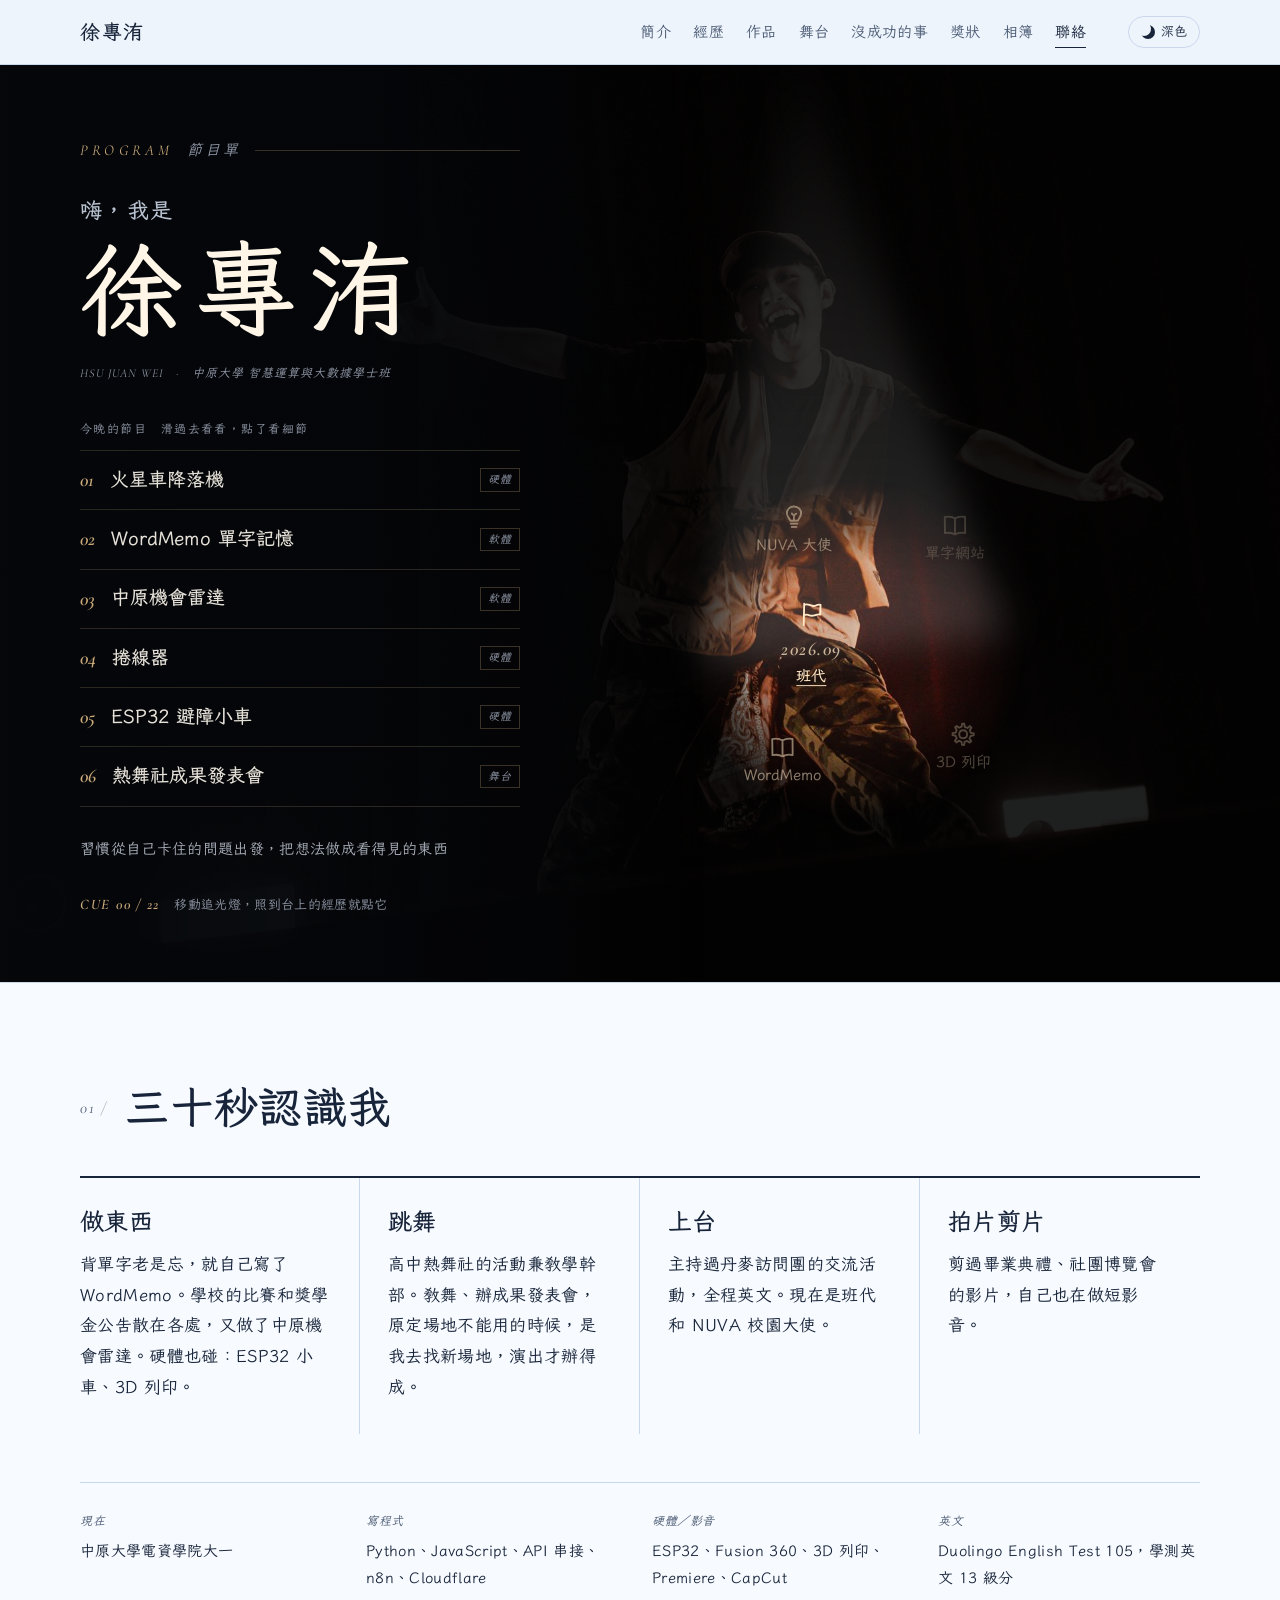
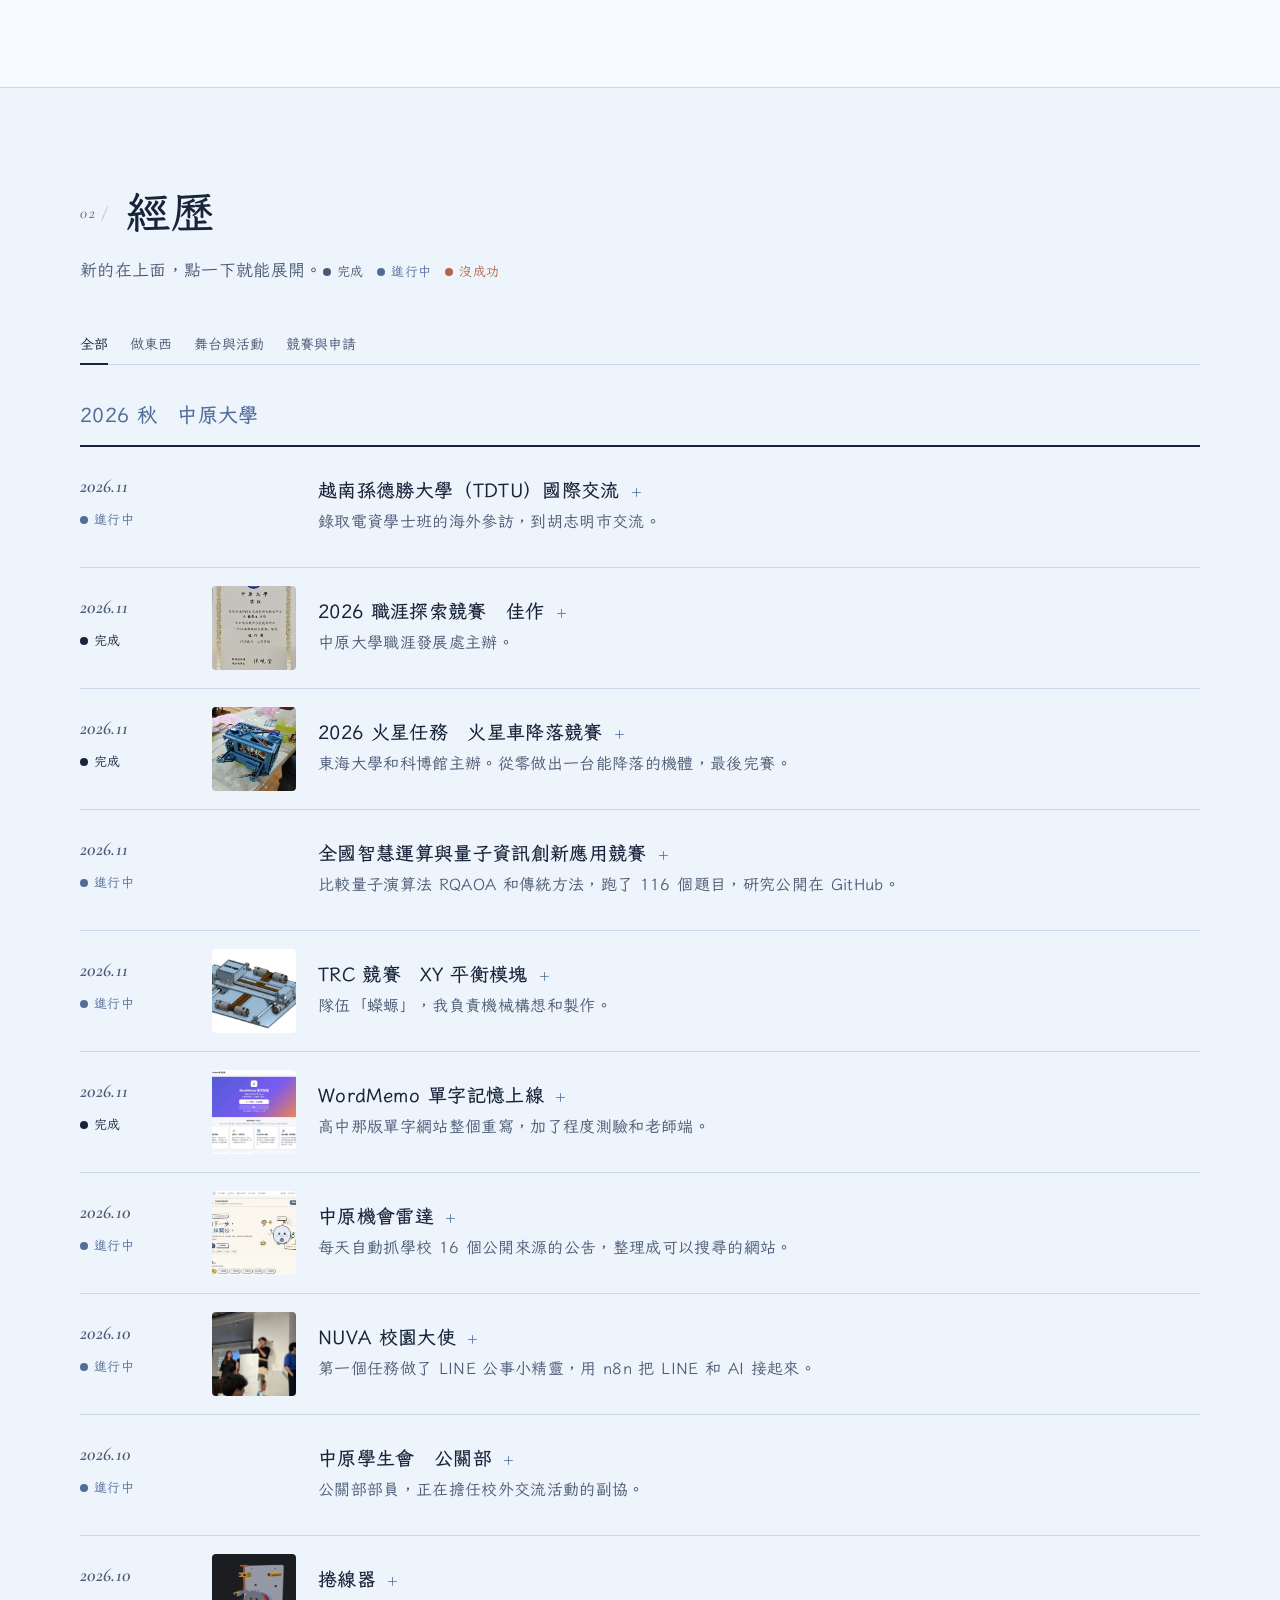
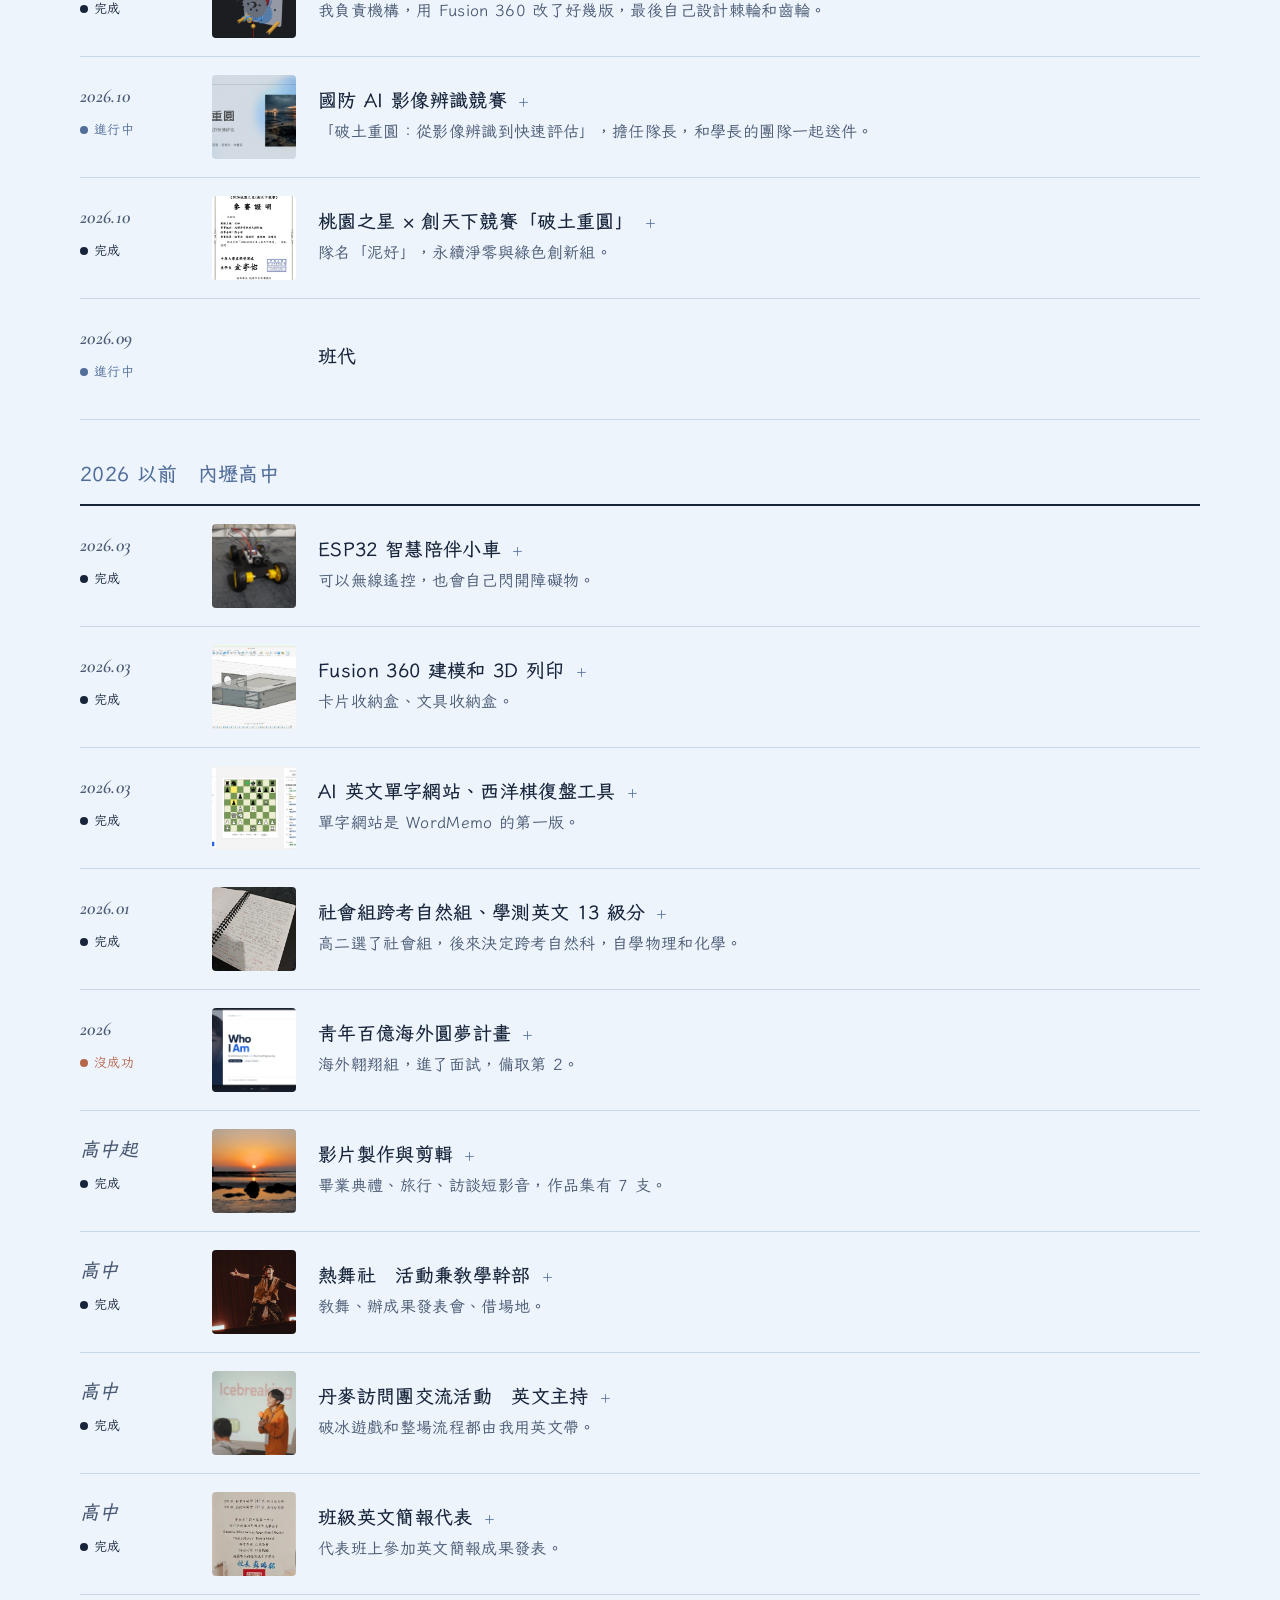
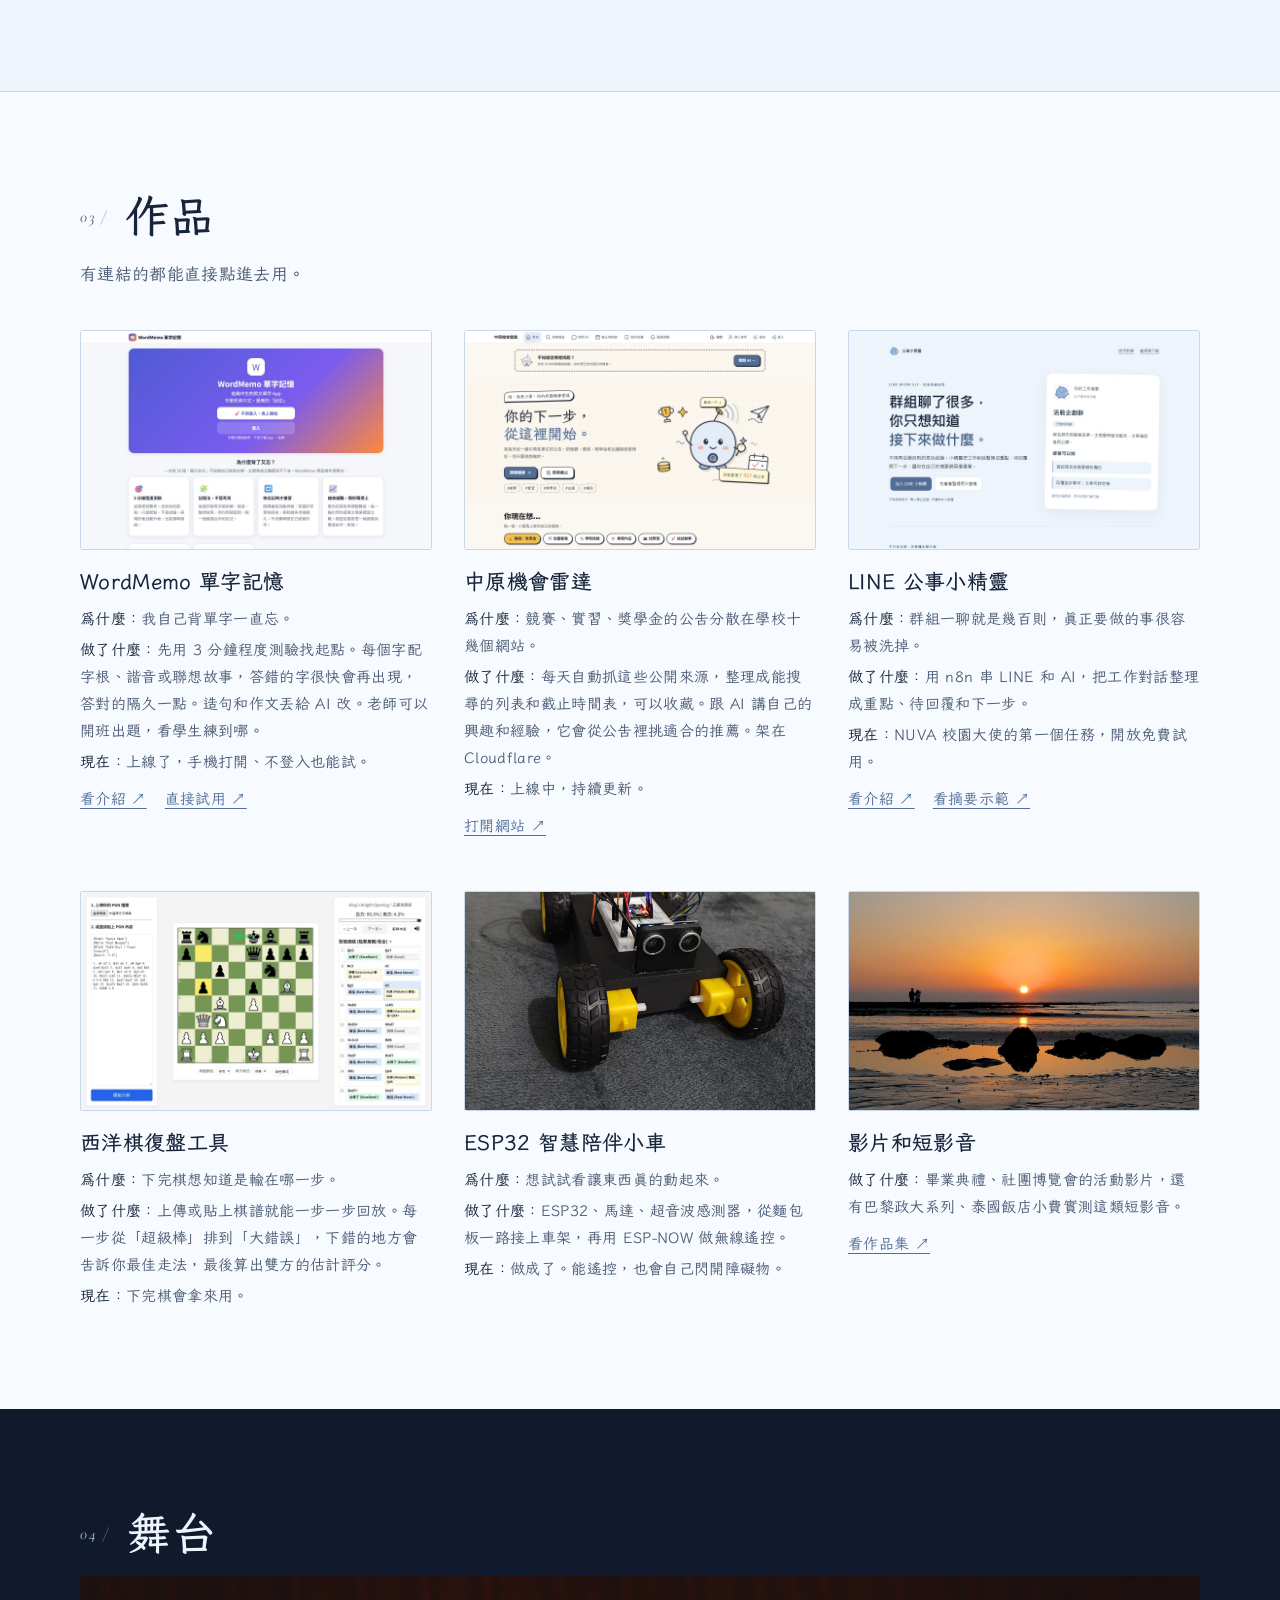
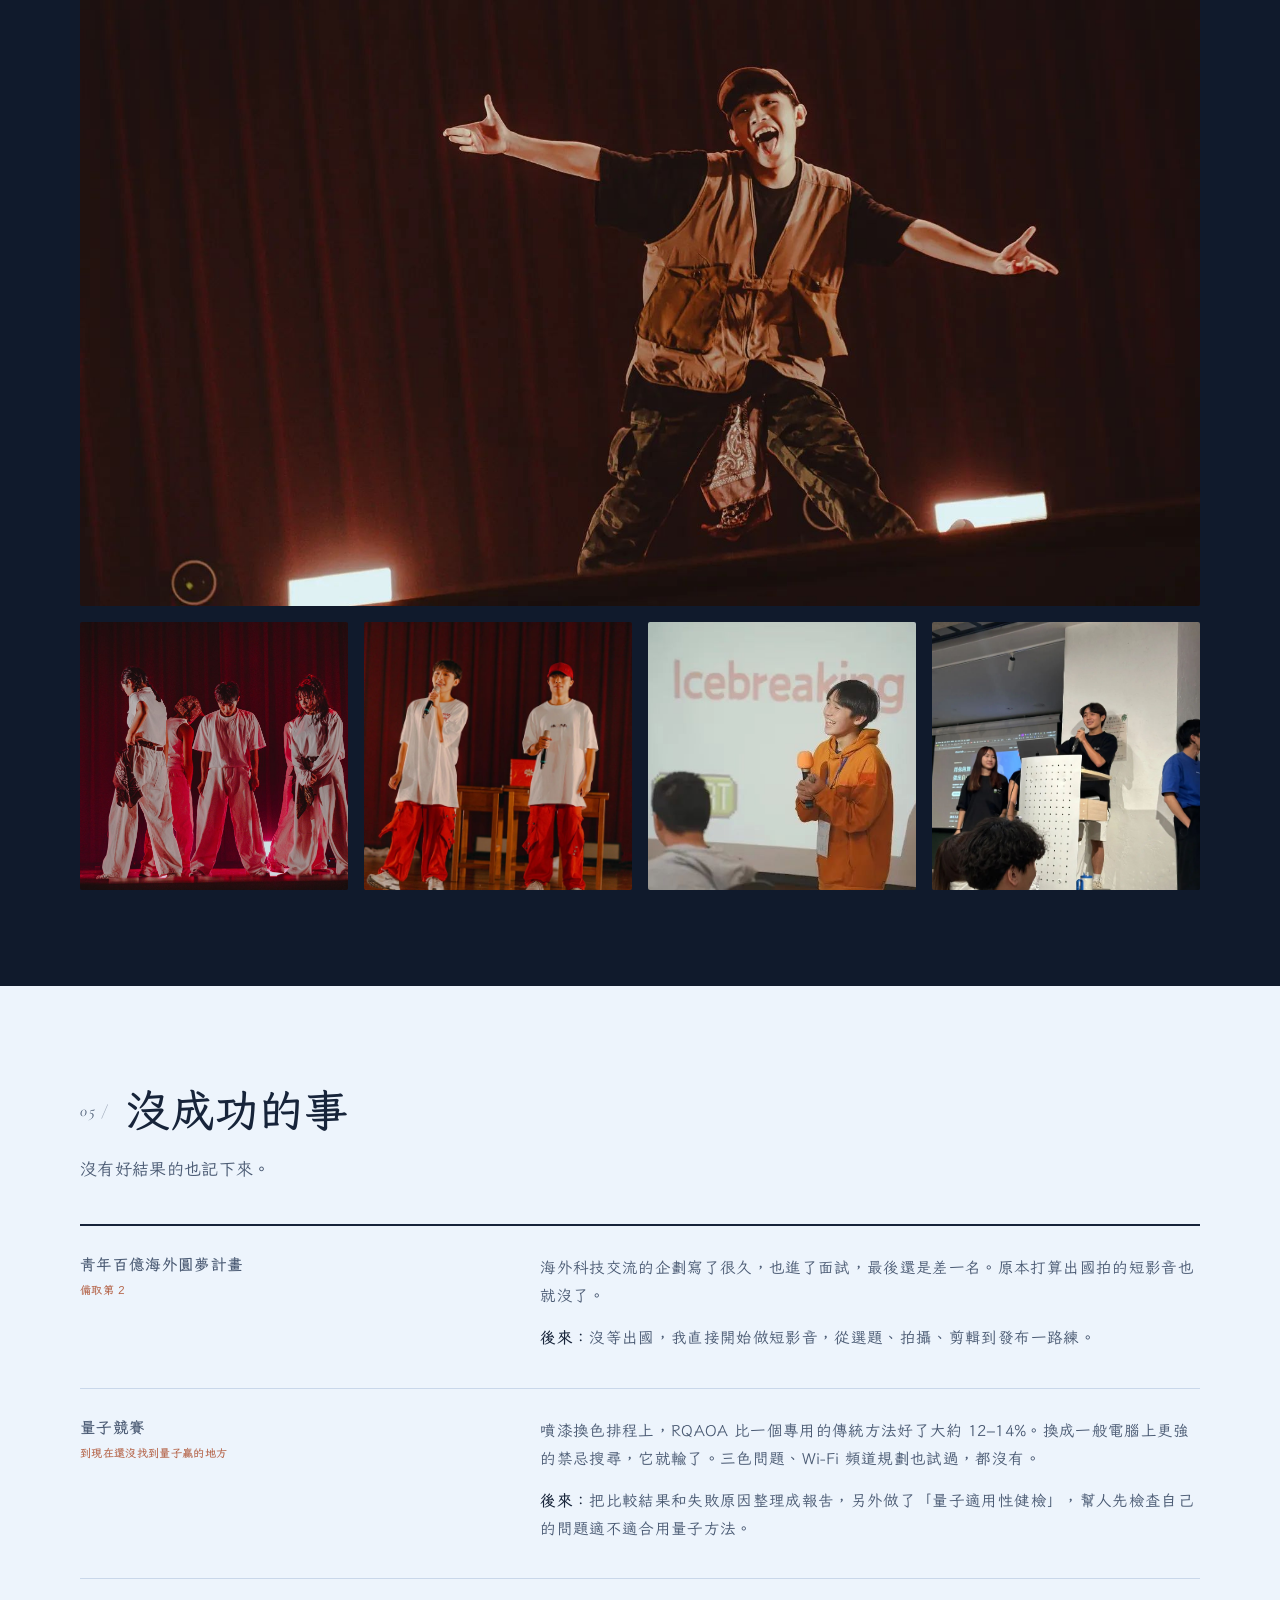
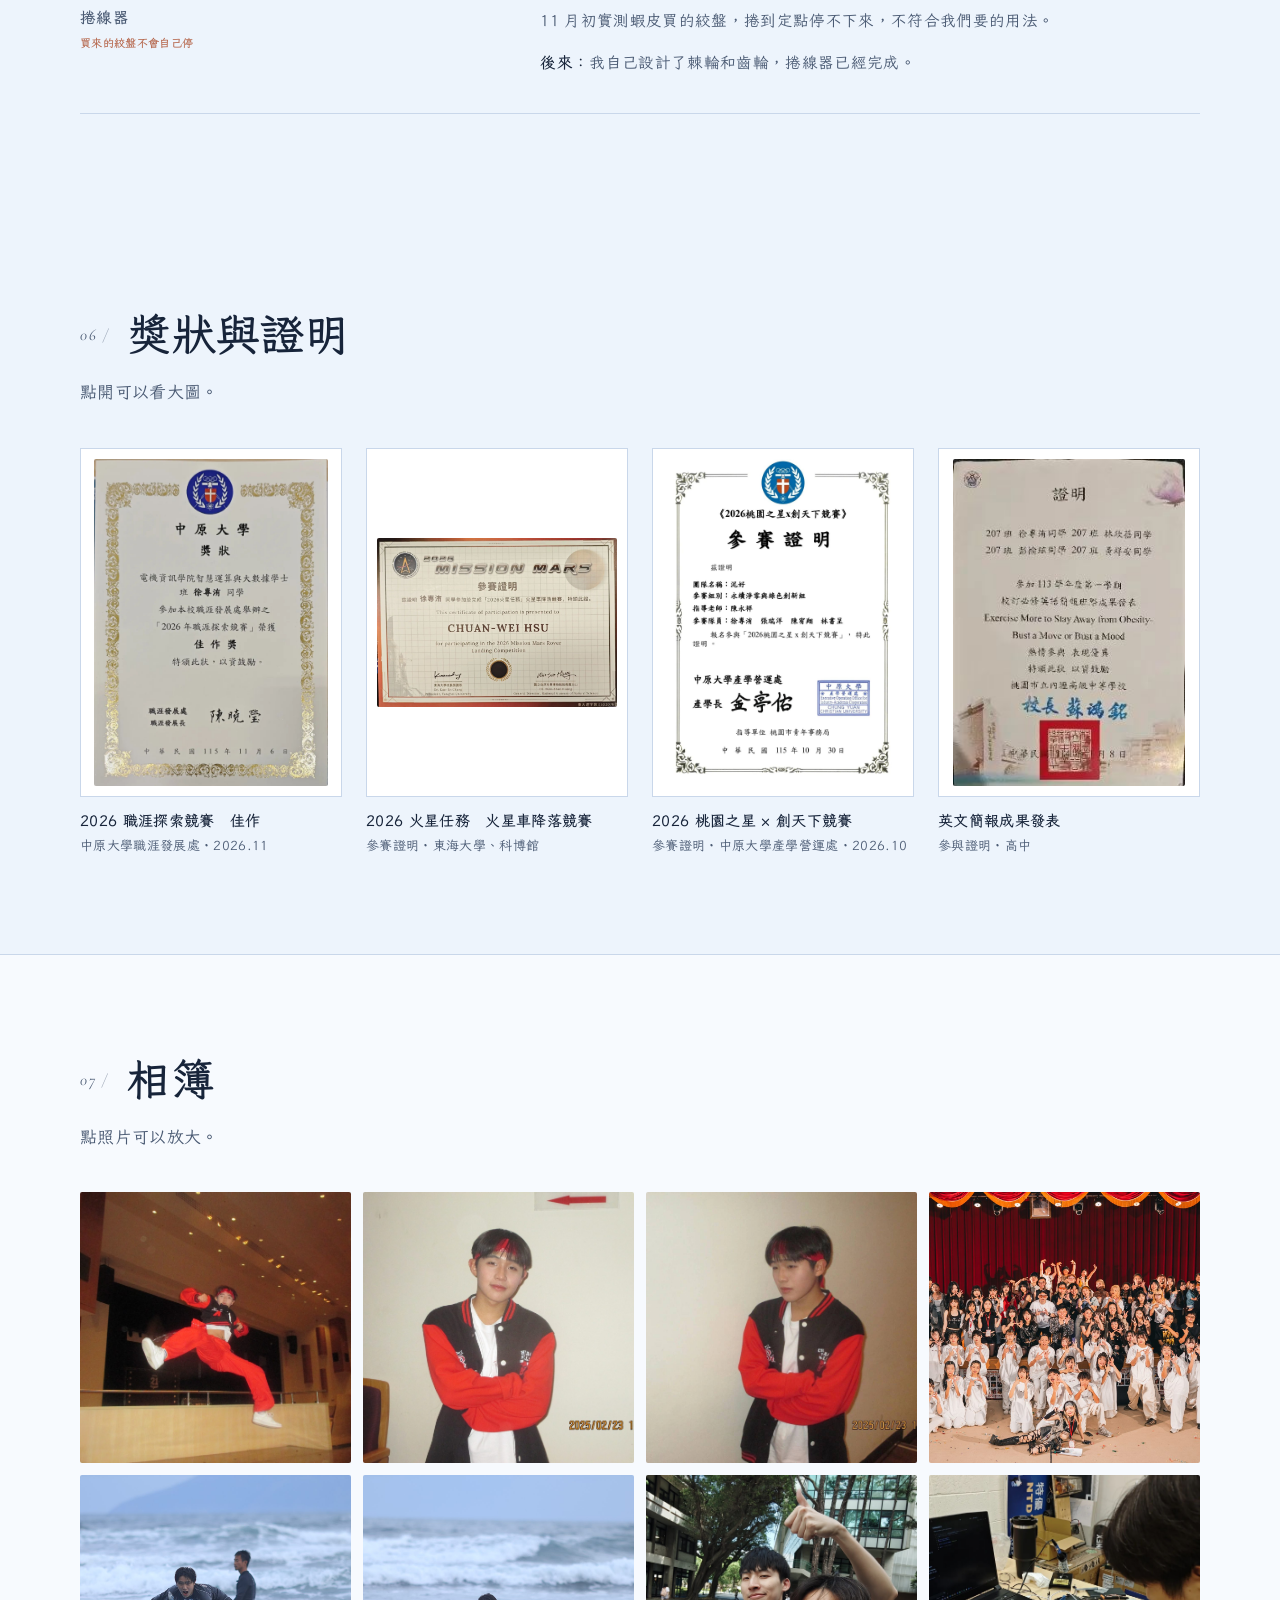
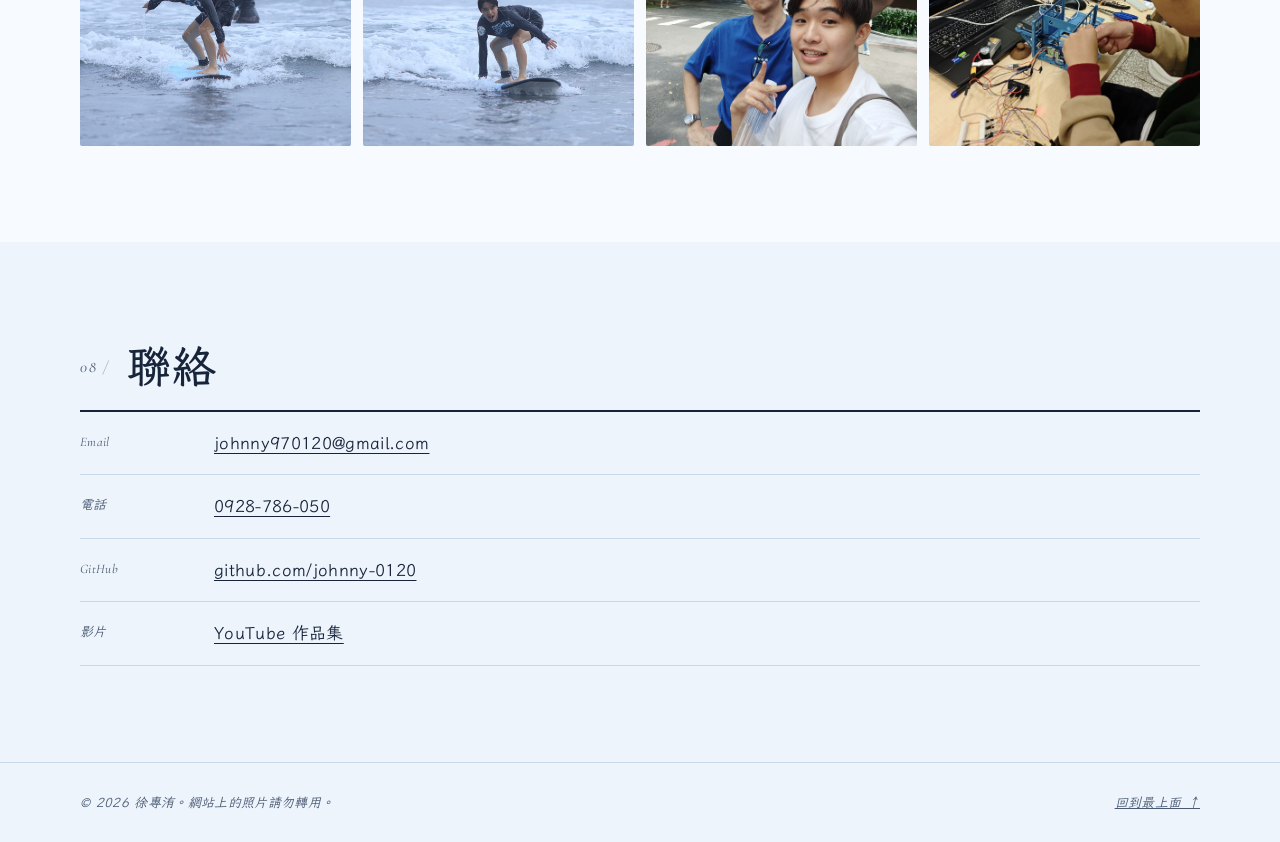
==== commit 45daf60b: "Doodles matched to each project, scattered overlap-free layout, lamp flicker instead of count-in, co" ====
--- a/index.html
+++ b/index.html
@@ -13,15 +13,9 @@
 <link rel="preconnect" href="https://fonts.gstatic.com" crossorigin>
 <link href="https://fonts.googleapis.com/css2?family=LXGW+WenKai+TC:wght@300;400;700&family=Cormorant+Garamond:ital,wght@0,500;0,600;1,500;1,600&display=swap" rel="stylesheet">
 <script>try{var t=localStorage.getItem("theme");if(t==="dark"||t==="light")document.documentElement.setAttribute("data-theme",t)}catch(e){}</script>
-<link rel="stylesheet" href="style.css?v=32">
+<link rel="stylesheet" href="style.css?v=34">
 </head>
 <body>
-
-<div class="intro" aria-hidden="true">
-  <div class="count"><span>5</span><span>6</span><span>7</span><span>8</span></div>
-  <p class="count-sub">five, six, seven, eight</p>
-</div>
-<script>try{if(sessionStorage.getItem('introSeen')||matchMedia('(prefers-reduced-motion: reduce)').matches)document.documentElement.classList.add('no-intro')}catch(e){}</script>
 
 <header class="bar">
   <a class="bar-name" href="#top">徐專洧</a>
@@ -43,7 +37,7 @@
 
 <main id="top">
 
-<section class="hero stage" aria-label="封面：舞台">
+<section class="hero stage lamp-off" aria-label="封面：舞台">
   <img class="st-photo st-dark" src="img/stage-solo.jpg" alt="">
   <div class="st-lit" aria-hidden="true"><img class="st-photo" src="img/stage-solo.jpg" alt=""></div>
   <svg class="st-beam" aria-hidden="true"><defs><linearGradient id="beamG" x1="0" y1="0" x2="0" y2="1"><stop offset="0" stop-color="#fff" stop-opacity=".0"/><stop offset="1" stop-color="#fff" stop-opacity=".16"/></linearGradient></defs><polygon fill="url(#beamG)"/></svg>
@@ -117,10 +111,10 @@
     <li data-c="stage"><details><summary>
       <div class="meta"><time>2026.11</time><span class="st st-now">進行中</span></div>
       <span class="thumb none"></span>
-      <div><h3>越南孫德勝大學（TDTU）國際交流</h3><p>錄取電資學士班的海外參訪，11 月 23 到 27 日在胡志明市。</p></div></summary>
-      <div class="more">
-        <p>申請時寫了交流動機、我做過的影像辨識專案和剪片經驗。錄取之後補完行前資料，也跟學校請好公假和考試假。</p>
-        <p>申請書裡答應過回國後要交影音成果，到時候會放在 YouTube 作品集。</p>
+      <div><h3>越南孫德勝大學（TDTU）國際交流</h3><p>錄取電資學士班的海外參訪，到胡志明市交流。</p></div></summary>
+      <div class="more">
+        <p>用我做過的影像辨識專案和剪片經驗申請，錄取電資學士班的海外參訪。</p>
+        <p>回國後會把交流過程剪成影片，放在 YouTube 作品集。</p>
       </div>
     </details></li>
 
@@ -139,7 +133,7 @@
       <div><h3>2026 火星任務　火星車降落競賽</h3><p>東海大學和科博館主辦。從零做出一台能降落的機體，最後完賽。</p></div></summary>
       <div class="more">
         <p>機體是 3D 列印的藍色框架。飛控是我們用 ESP32 自己寫的四軸飛控，再加一顆 ESP32 相機辨識地上的 AprilTag，讓機體自己找降落點。</p>
-        <p>降落要怎麼設計，是在機器人社課後和隊友一起討論出來的。比賽當天在體育館，最後完賽，沒有得獎。</p>
+        <p>降落方式是和隊友一起設計的，從零做到在比賽場上完賽。</p>
         <div class="more-photos">
           <img src="img/mars-rover.jpg" alt="完成的火星車機體" loading="lazy">
           <img src="img/mars-field.jpg" alt="機體在體育館比賽場地上" loading="lazy">
@@ -154,7 +148,7 @@
     <li data-c="contest build"><details><summary>
       <div class="meta"><time>2026.11</time><span class="st st-now">進行中</span></div>
       <span class="thumb none"></span>
-      <div><h3>全國智慧運算與量子資訊創新應用競賽</h3><p>想知道量子演算法 RQAOA 能不能在排程問題上贏過一般電腦。跑了 116 個題目，還沒贏。</p></div></summary>
+      <div><h3>全國智慧運算與量子資訊創新應用競賽</h3><p>比較量子演算法 RQAOA 和傳統方法，跑了 116 個題目，研究公開在 GitHub。</p></div></summary>
       <div class="more">
         <p>我想知道量子演算法 RQAOA 在真實的排程問題上，到底能不能贏過一般電腦的方法。試了汽車噴漆換色、MAX-k-CUT、三色問題、Wi-Fi 頻道規劃，總共 116 個題目。</p>
         <p>噴漆換色上，RQAOA 比一個專用的傳統方法好大約 12–14%；換成更強的禁忌搜尋，它就輸了。輸的原因我也整理成失敗分析。</p>
@@ -230,7 +224,7 @@
       <img class="thumb" src="img/reel-mk4.jpg" alt="" loading="lazy">
       <div><h3>捲線器</h3><p>我負責機構，用 Fusion 360 改了好幾版，最後自己設計棘輪和齒輪。</p></div></summary>
       <div class="more">
-        <p>每一版都換過配置和零件尺寸，也用 ESP32-C3 做了手機控制。買來的絞盤不會自己停，我就自己設計棘輪和齒輪換掉它：捲筒旁邊加一片棘輪，棘爪卡住就能停在定點。現在的 Mk4 機構已經完成。</p>
+        <p>每一版都換過配置和零件尺寸，也用 ESP32-C3 做了手機控制。買來的絞盤不會自己停，我就自己設計棘輪和齒輪換掉它：捲筒旁邊加一片棘輪，棘爪卡住就能停在定點。現在的機構已經完成。</p>
         <div class="more-photos">
           <img src="img/reel-mk4.jpg" alt="捲線器 Mk4 整體機構" loading="lazy">
           <img src="img/reel-ratchet.jpg" alt="自己設計的棘輪和捲筒" loading="lazy">
@@ -245,7 +239,7 @@
       <div><h3>國防 AI 影像辨識競賽</h3><p>「破土重圓：從影像辨識到快速評估」，擔任隊長，和學長的團隊一起送件。</p></div></summary>
       <div class="more">
         <p>戰時機場跑道常是第一個被攻擊的目標，越快修好越能恢復起降。我們的想法分四步：無人機拍跑道、YOLO 找出彈坑（也拿路面坑洞當反例訓練，避免誤判）、用 3DGS 快速重建 3D 模型估算彈坑體積，最後由 AI 估算材料、人力並排修復順序。</p>
-        <p>驗證方式是用 Blender 模擬機場跑道受損。指導老師是陳永祥老師，10 月 13 日送件，現在等主辦通知。</p>
+        <p>驗證方式是用 Blender 模擬機場跑道受損。指導老師是陳永祥老師，10 月送件。</p>
         <div class="more-photos">
           <img src="img/defense-ai.jpg?v=2" alt="彈坑快修簡報封面" loading="lazy">
           <img src="img/defense-yolo.jpg?v=2" alt="讓 YOLO 學會區分彈坑" loading="lazy">
@@ -259,7 +253,7 @@
       <img class="thumb" src="img/cert-chuangtianxia.jpg" alt="" loading="lazy">
       <div><h3>桃園之星 × 創天下競賽「破土重圓」</h3><p>隊名「泥好」，永續淨零與綠色創新組。</p></div></summary>
       <div class="more">
-        <p>指導老師是陳永祥老師，題目是道路修復分析。送件當天才發現已經有類似的平台，細節寫在下面「沒成功的事」。</p>
+        <p>用影像辨識做道路修復分析，指導老師是陳永祥老師。</p>
         <div class="more-photos"><img src="img/cert-chuangtianxia.jpg" alt="2026 桃園之星 x 創天下競賽參賽證明" loading="lazy"></div>
       </div>
     </details></li>
@@ -327,7 +321,7 @@
       <div><h3>青年百億海外圓夢計畫</h3><p>海外翱翔組，進了面試，備取第 2。</p></div></summary>
       <div class="more">
         <p>計畫叫「矽谷引路：Google 圓夢領航員」：想去 Google 看 AGV 系統，去 UCLA 的 RoMeLa 和 URIL 實驗室看機器人和電腦視覺。</p>
-        <p>面試簡報用英文做，介紹我從社會組跨到電機、做過的單字網站和 ESP32 小車，也說好回來要把小車升級成有視覺和機械手臂的小型 AGV。最後備取第 2，沒去成。</p>
+        <p>面試簡報用英文做，介紹我從社會組跨到電機、做過的單字網站和 ESP32 小車，也說好回來要把小車升級成有視覺和機械手臂的小型 AGV。最後備取第 2。</p>
         <div class="more-photos">
           <img src="img/yb-who.jpg" alt="面試簡報：Who I Am" loading="lazy">
           <img src="img/yb-built.jpg" alt="面試簡報：What I've Built" loading="lazy">
@@ -414,7 +408,7 @@
         <h3>中原機會雷達</h3>
         <p><b>為什麼：</b>競賽、實習、獎學金的公告分散在學校十幾個網站。</p>
         <p><b>做了什麼：</b>每天自動抓這些公開來源，整理成能搜尋的列表和截止時間表，可以收藏。跟 AI 講自己的興趣和經驗，它會從公告裡挑適合的推薦。架在 Cloudflare。</p>
-        <p><b>現在：</b>上線中，來源和功能還在修。</p>
+        <p><b>現在：</b>上線中，持續更新。</p>
         <p class="work-links"><a href="https://cycu-radar-app.johnny970120.workers.dev" target="_blank" rel="noopener">打開網站 ↗</a></p>
       </div>
     </article>
@@ -494,14 +488,9 @@
       <p class="miss-learn"><b>後來：</b>沒等出國，我直接開始做短影音，從選題、拍攝、剪輯到發布一路練。</p>
     </article>
     <article class="miss">
-      <p class="miss-what">創天下競賽<em>截止當天才發現撞題</em></p>
-      <p>送件那天我才查到，我們想做的道路修復分析，桃園已經有在用的平台，也有營造公司做 AI 鋪面檢測。</p>
-      <p class="miss-learn"><b>後來：</b>當天找組員討論要不要換題，最後用原本的題目送出。</p>
-    </article>
-    <article class="miss">
       <p class="miss-what">量子競賽<em>到現在還沒找到量子贏的地方</em></p>
       <p>噴漆換色排程上，RQAOA 比一個專用的傳統方法好了大約 12–14%。換成一般電腦上更強的禁忌搜尋，它就輸了。三色問題、Wi-Fi 頻道規劃也試過，都沒有。</p>
-      <p class="miss-learn"><b>後來：</b>轉去設計一個網站，幫人先檢查自己的問題適不適合用 RQAOA。最終題目還沒定。</p>
+      <p class="miss-learn"><b>後來：</b>把比較結果和失敗原因整理成報告，另外做了「量子適用性健檢」，幫人先檢查自己的問題適不適合用量子方法。</p>
     </article>
     <article class="miss">
       <p class="miss-what">捲線器<em>買來的絞盤不會自己停</em></p>
@@ -562,6 +551,6 @@
   <img alt="">
 </div>
 
-<script src="main.js?v=25"></script>
+<script src="main.js?v=28"></script>
 </body>
 </html>
--- a/style.css
+++ b/style.css
@@ -510,3 +510,22 @@
 .prop .doodle{display:block;width:28px;height:28px;margin:0 auto 4px;fill:none;stroke:currentColor;stroke-width:1.6;stroke-linecap:round;stroke-linejoin:round;transform:rotate(var(--rot,0deg))}
 .prop.got .doodle{fill:currentColor;fill-opacity:.35;filter:drop-shadow(0 0 6px currentColor)}
 .prop b{white-space:normal;line-height:1.3}
+
+/* 量尺寸用：暫時顯示日期 */
+.prop.measure span{max-height:2em;transition:none}
+.prop b{white-space:nowrap}
+
+/* 開場：追光燈像真的燈泡一樣閃兩下才亮，節目單接著淡入 */
+.stage.lamp-off .st-lit,.stage.lamp-off .st-beam,.stage.lamp-off .props{opacity:0}
+.stage.lamp-off .program > *{opacity:0;transform:translateY(10px)}
+.stage.lamp-on .st-lit,.stage.lamp-on .st-beam{animation:lamp 1.1s steps(1,end) both}
+@keyframes lamp{0%{opacity:0}12%{opacity:.8}20%{opacity:.1}34%{opacity:1}42%{opacity:.25}55%{opacity:1}100%{opacity:1}}
+.stage.lamp-on .props{animation:fadeIn .6s .9s both}
+.stage .program > *{transition:opacity .6s ease,transform .6s ease}
+.stage.lamp-on .program > *{animation:rise .7s cubic-bezier(.2,.8,.2,1) both}
+.stage.lamp-on .program > :nth-child(1){animation-delay:.7s}.stage.lamp-on .program > :nth-child(2){animation-delay:.8s}
+.stage.lamp-on .program > :nth-child(3){animation-delay:.9s}.stage.lamp-on .program > :nth-child(4){animation-delay:1s}
+.stage.lamp-on .program > :nth-child(5){animation-delay:1.05s}.stage.lamp-on .program > :nth-child(6){animation-delay:1.1s}
+.stage.lamp-on .program > :nth-child(n+7){animation-delay:1.15s}
+@keyframes rise{from{opacity:0;transform:translateY(10px)}to{opacity:1;transform:none}}
+@media (prefers-reduced-motion:reduce){.stage.lamp-on .st-lit,.stage.lamp-on .st-beam,.stage.lamp-on .props,.stage.lamp-on .program > *{animation:none}}
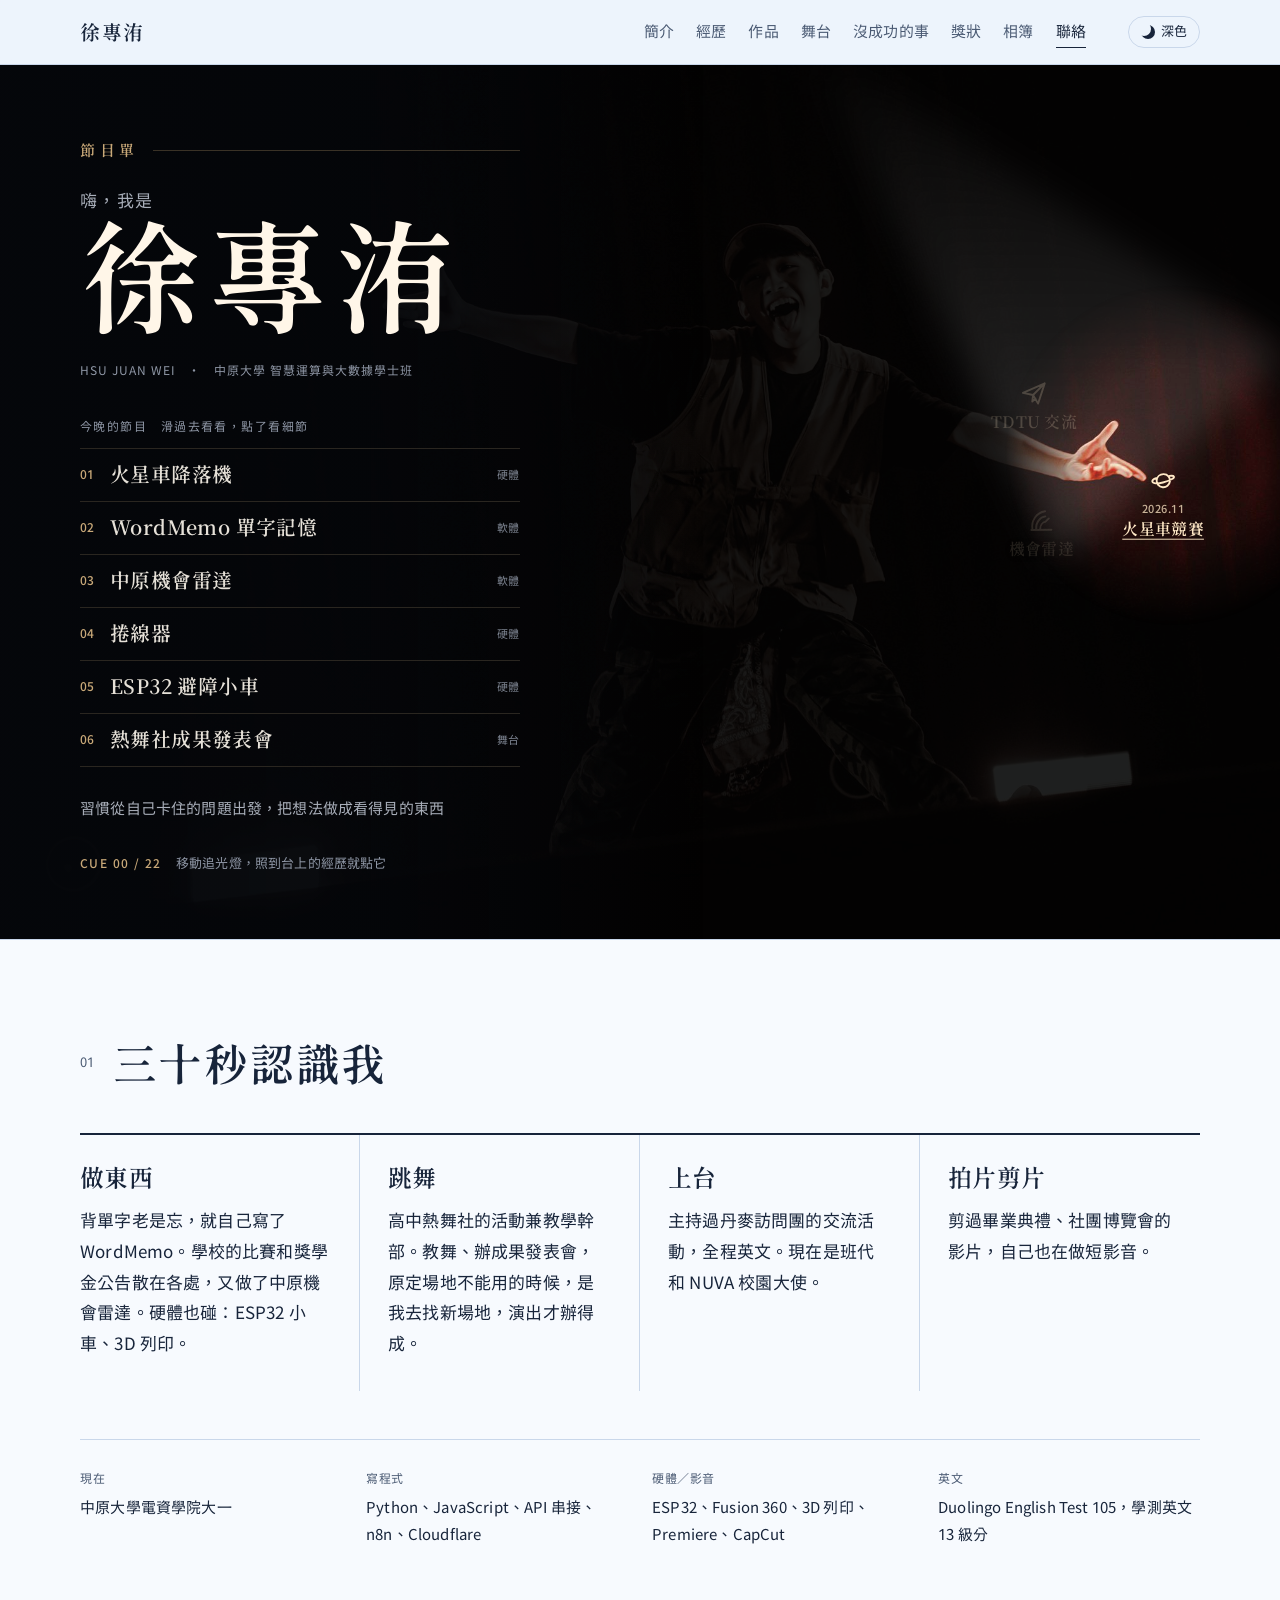
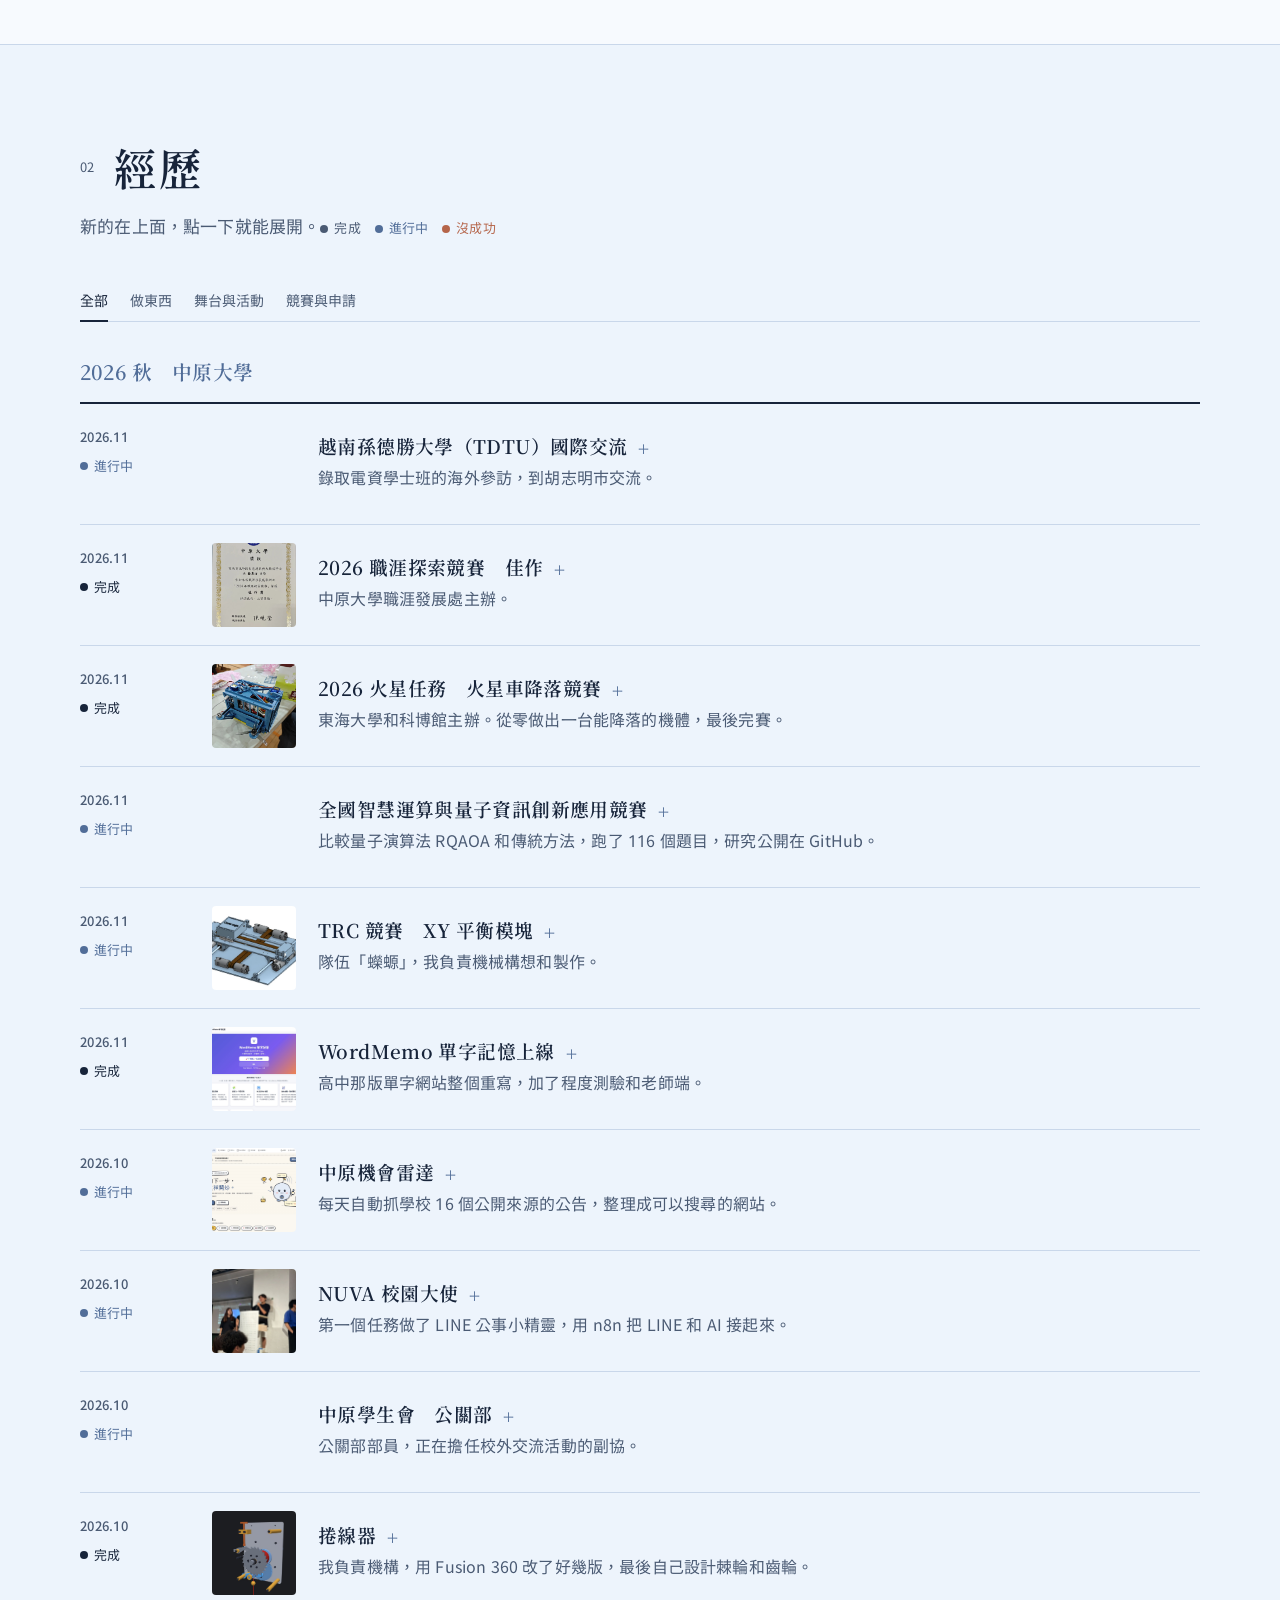
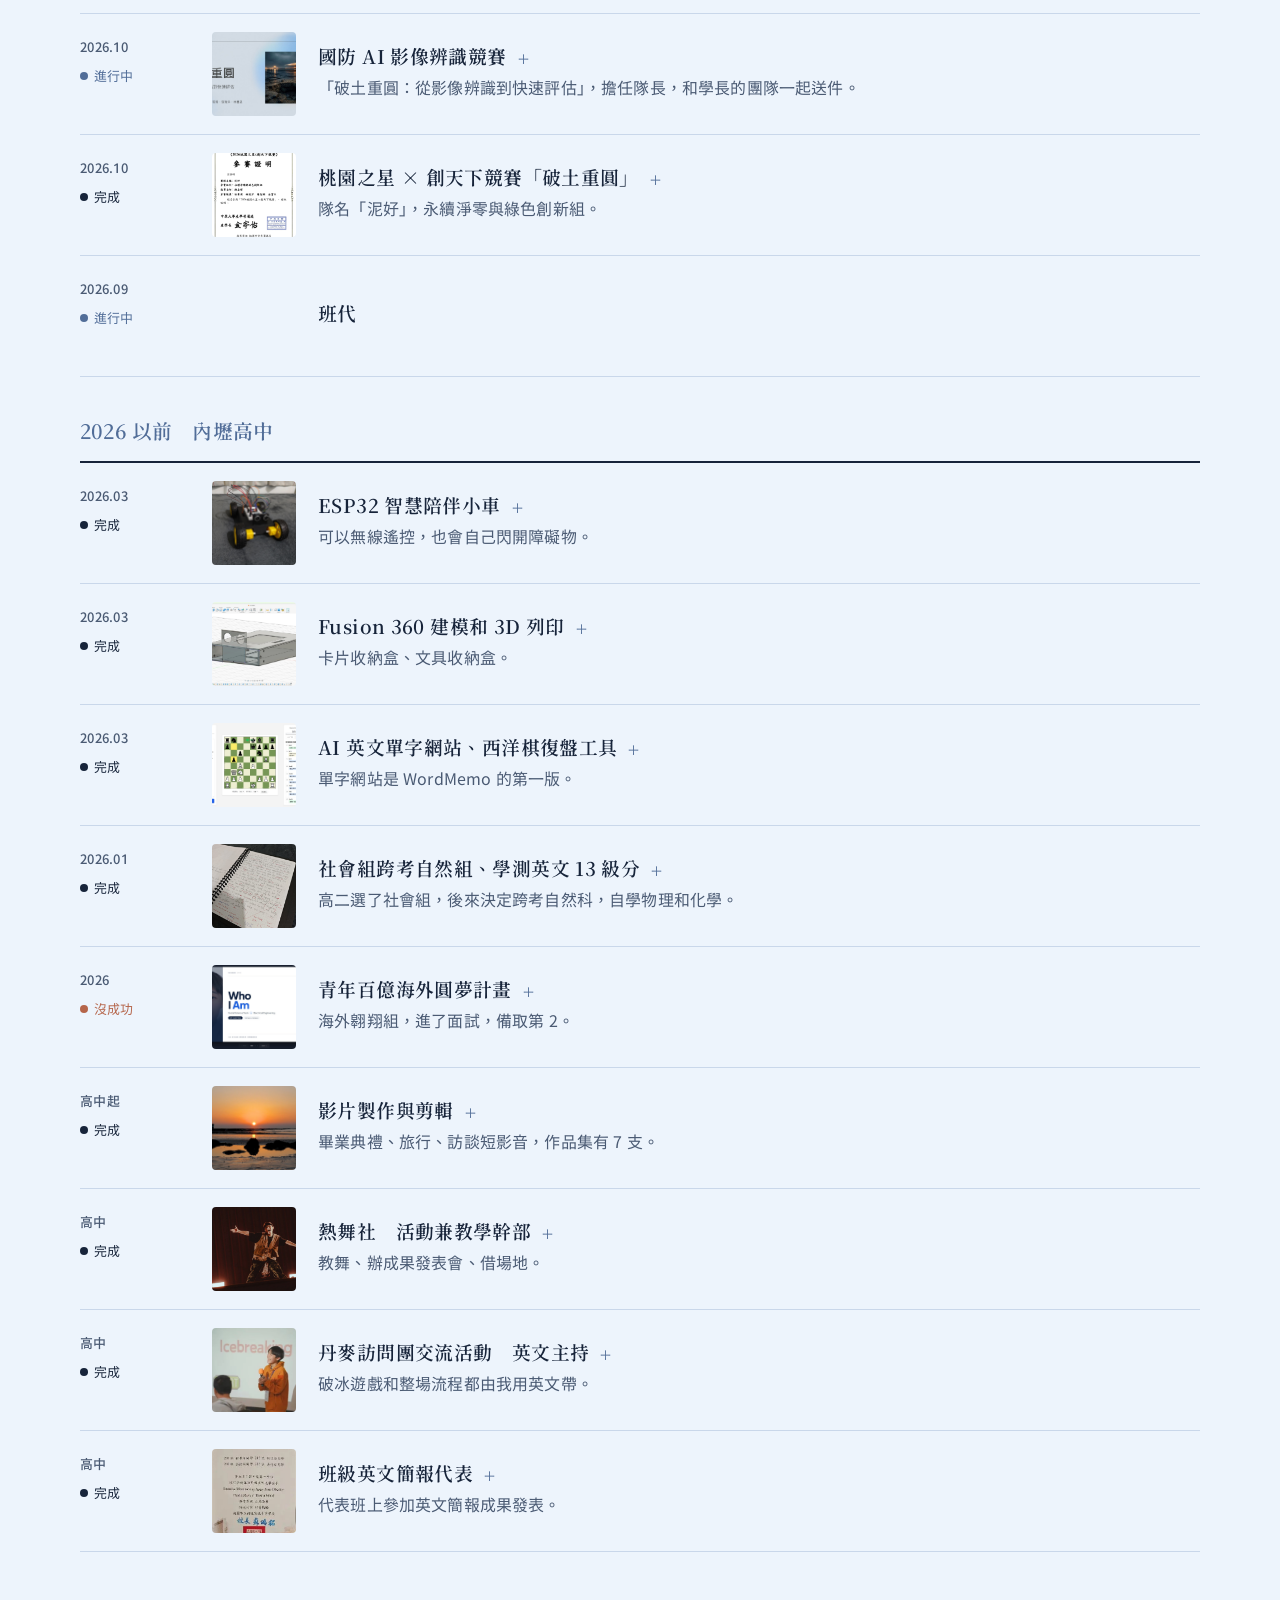
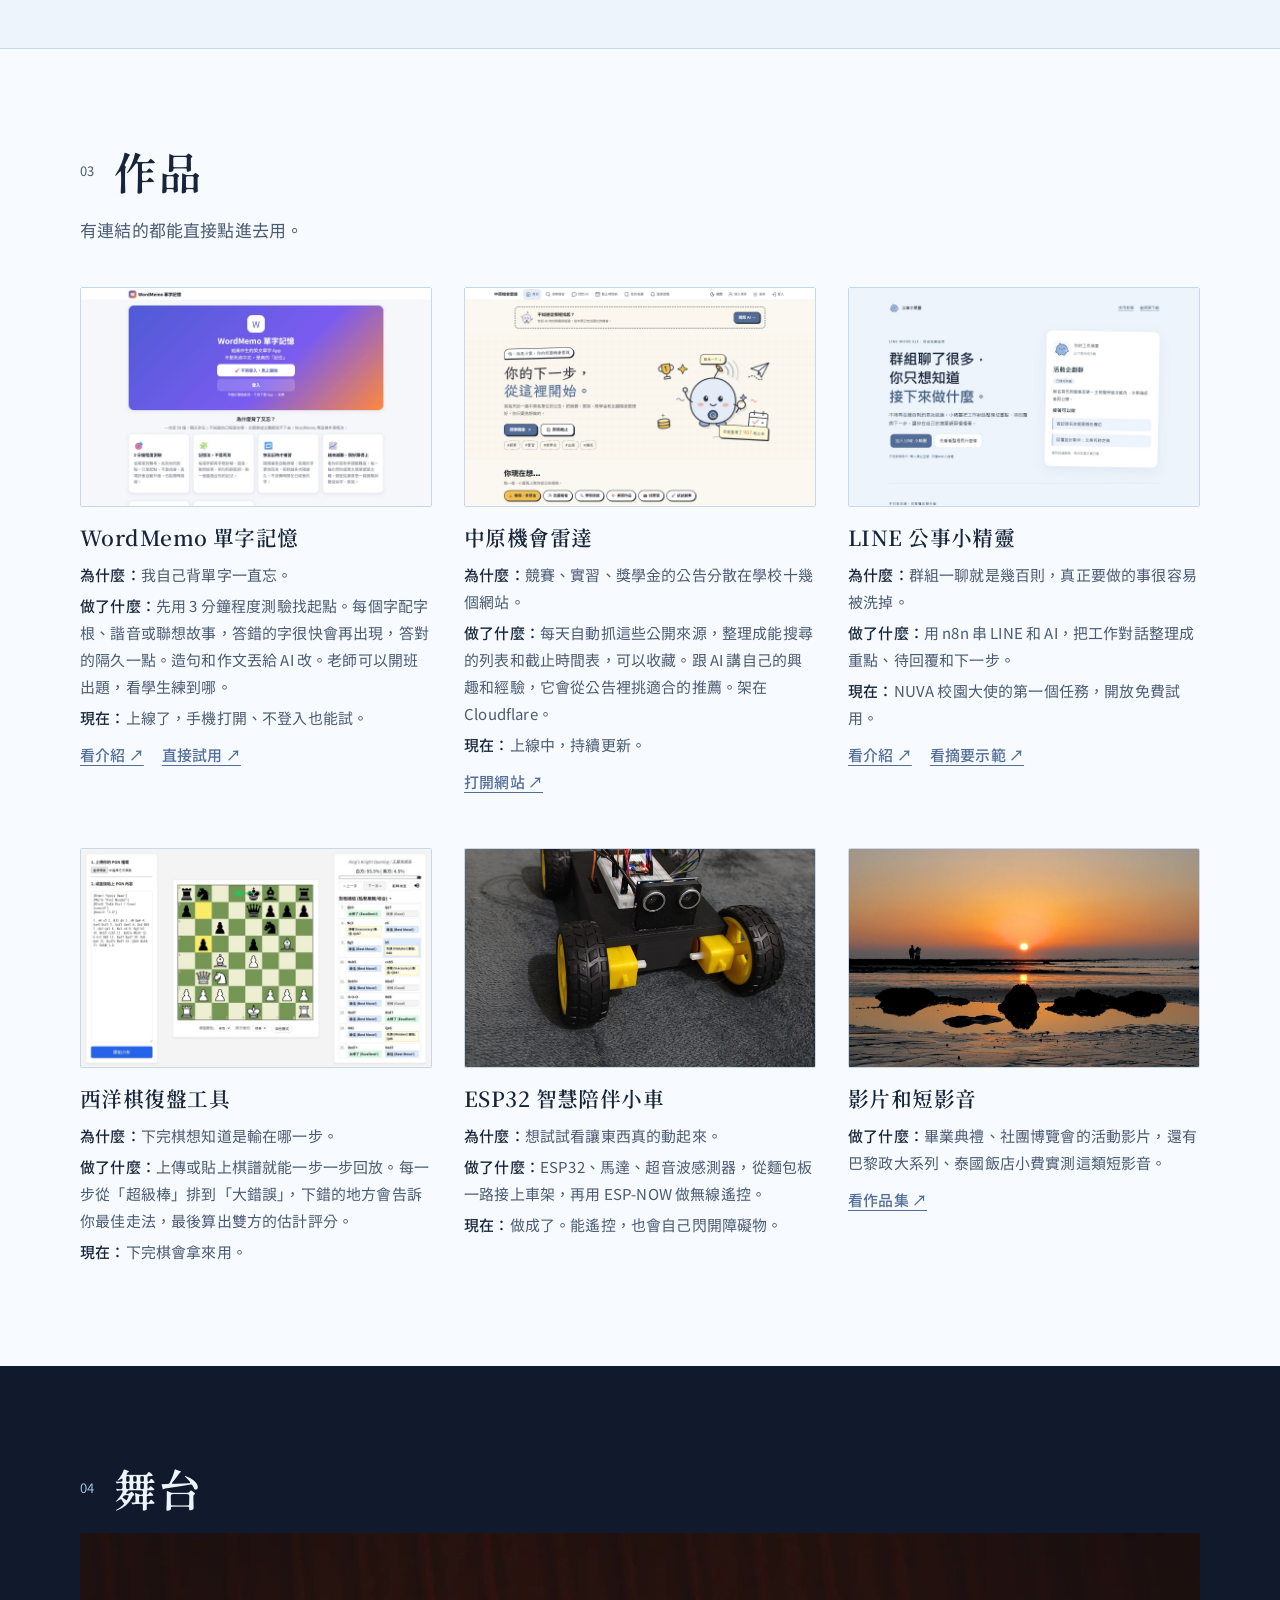
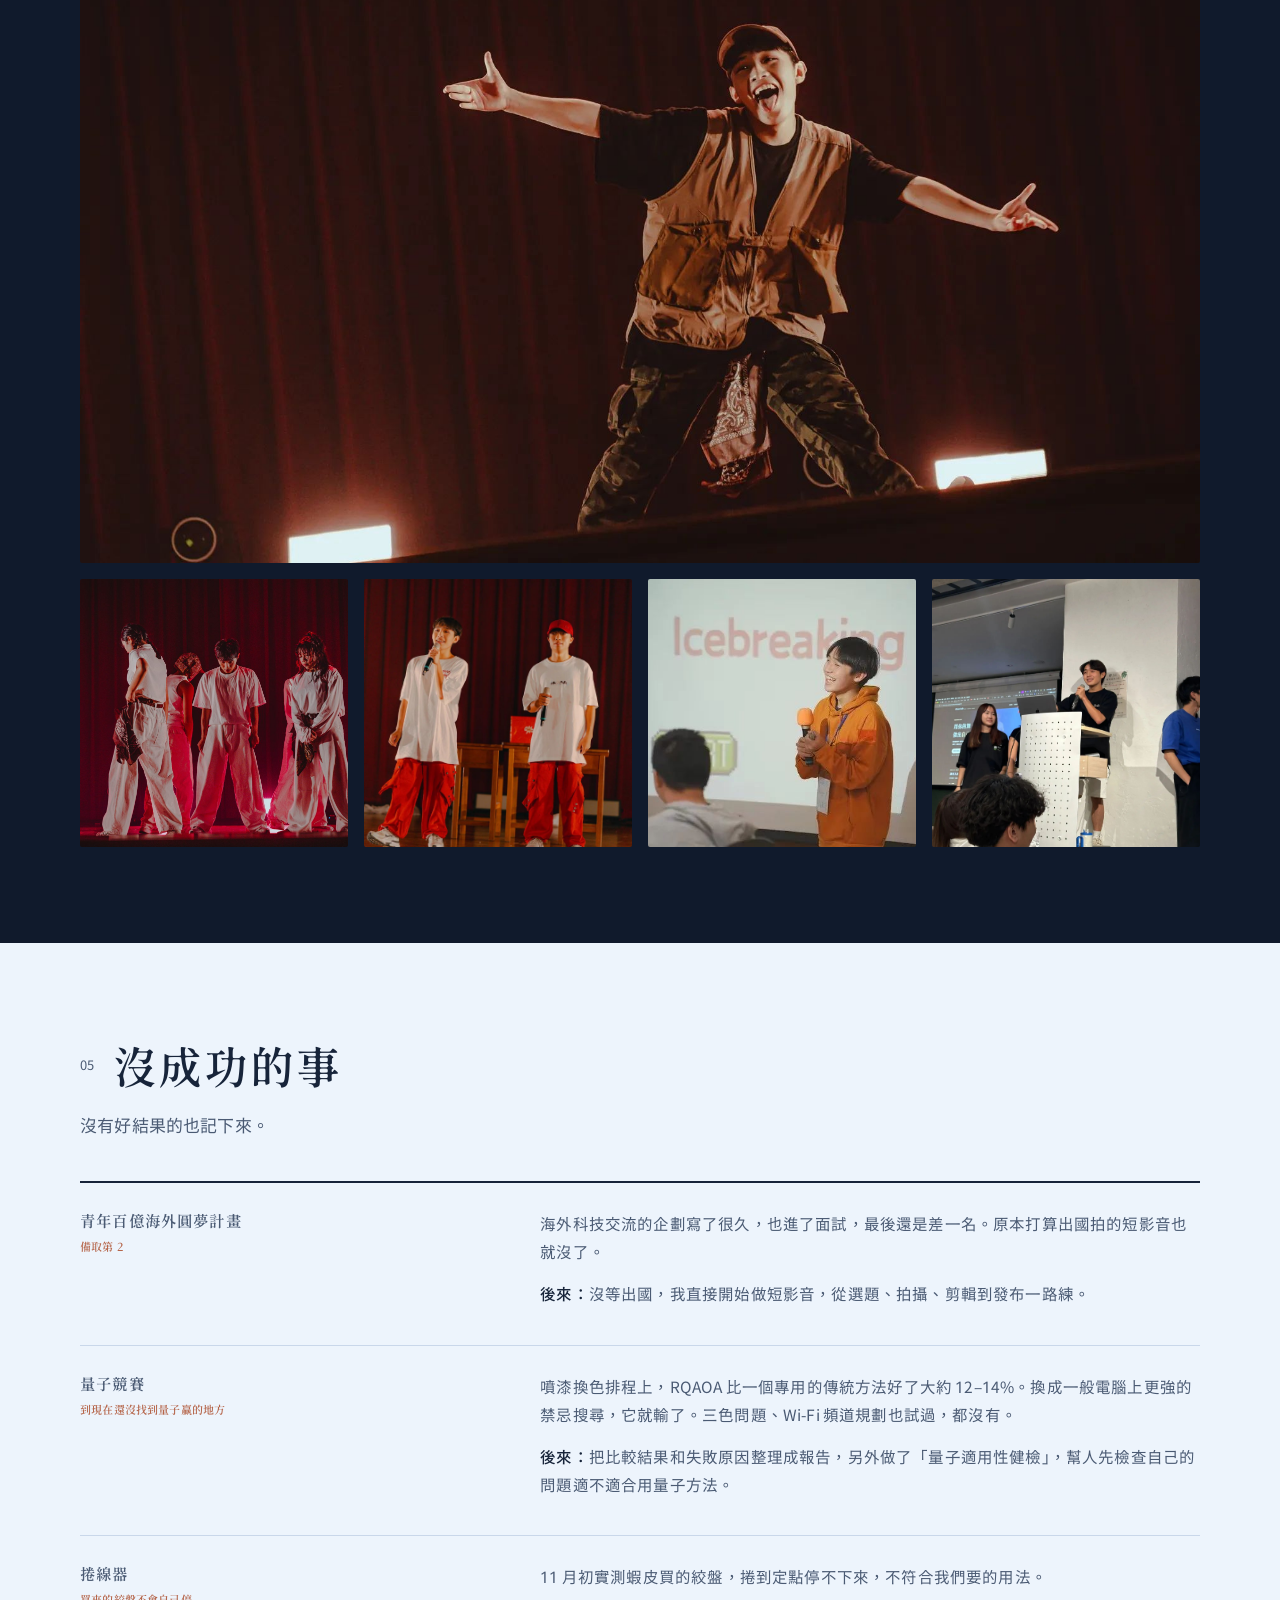
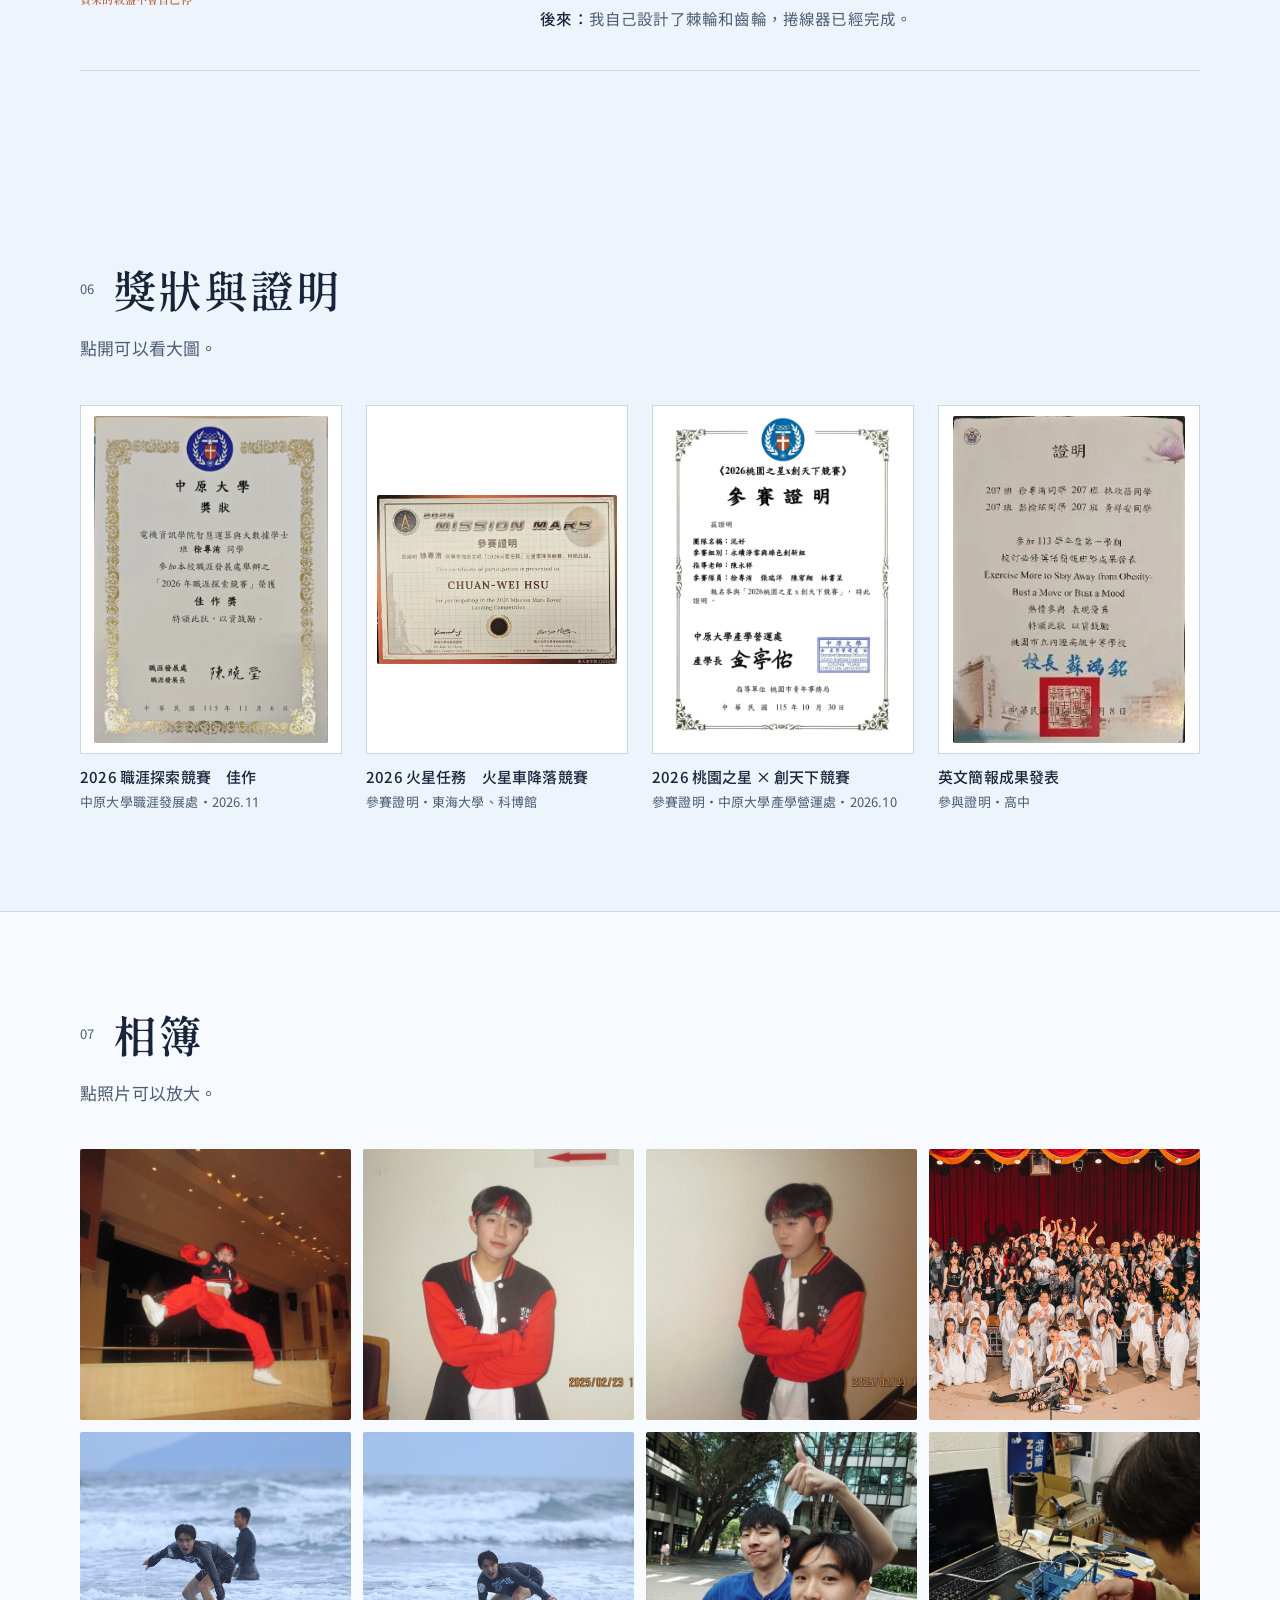
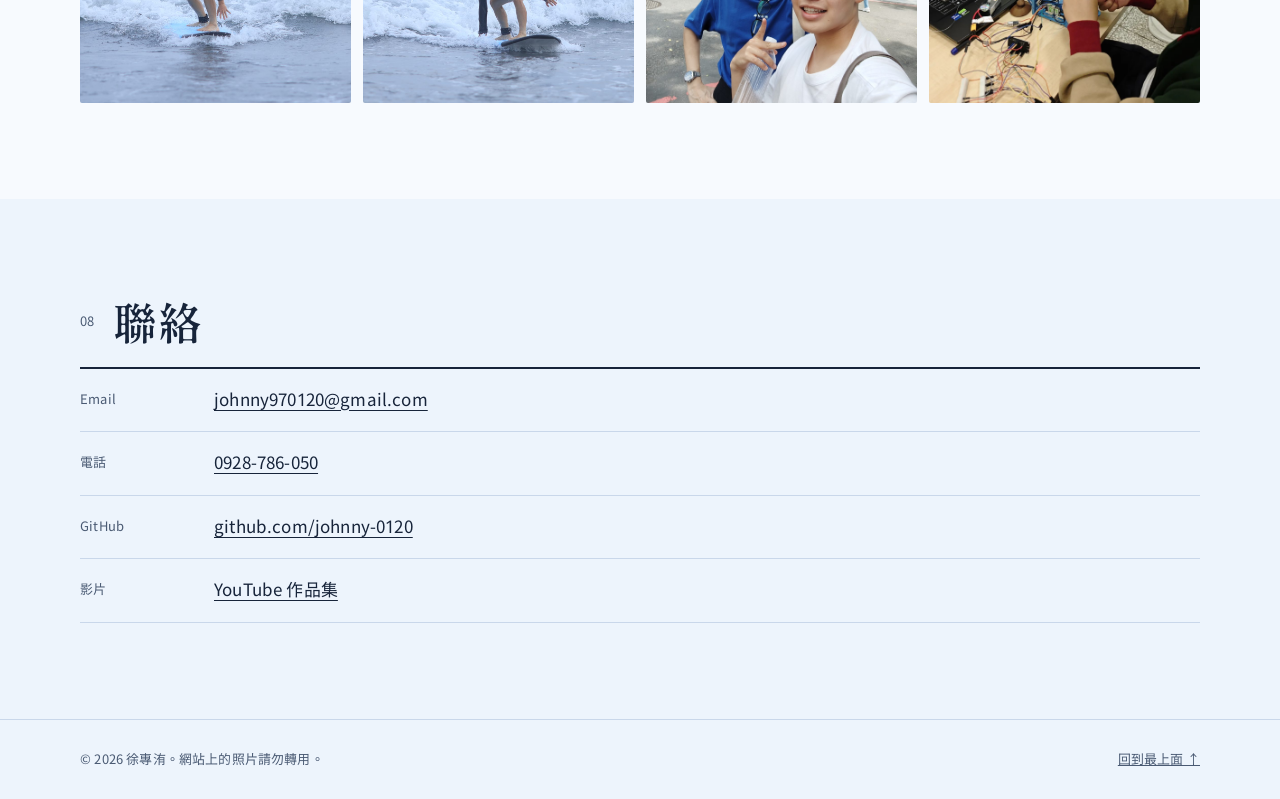
==== commit e6d2869b: "Typography: GenWanMin headings + GenSeki body, subset woff2; drop italic/tracking tricks Co-Authored" ====
--- a/index.html
+++ b/index.html
@@ -9,11 +9,9 @@
 <meta property="og:description" content="寫程式、做硬體、跳舞、上台主持。">
 <meta property="og:image" content="https://johnny-0120.github.io/img/hero.jpg">
 <link rel="icon" href="data:image/svg+xml,<svg xmlns='http://www.w3.org/2000/svg' viewBox='0 0 64 64'><rect width='64' height='64' rx='14' fill='%2317243A'/><text x='32' y='44' font-size='34' text-anchor='middle' fill='%23EDF4FC' font-family='serif'>洧</text></svg>">
-<link rel="preconnect" href="https://fonts.googleapis.com">
-<link rel="preconnect" href="https://fonts.gstatic.com" crossorigin>
-<link href="https://fonts.googleapis.com/css2?family=LXGW+WenKai+TC:wght@300;400;700&family=Cormorant+Garamond:ital,wght@0,500;0,600;1,500;1,600&display=swap" rel="stylesheet">
+<link rel="preload" href="fonts/wan-sb.woff2" as="font" type="font/woff2" crossorigin>
 <script>try{var t=localStorage.getItem("theme");if(t==="dark"||t==="light")document.documentElement.setAttribute("data-theme",t)}catch(e){}</script>
-<link rel="stylesheet" href="style.css?v=34">
+<link rel="stylesheet" href="style.css?v=35">
 </head>
 <body>
 
@@ -45,7 +43,7 @@
   <div class="props"></div>
 
   <div class="program">
-    <p class="pg-label">PROGRAM<span>節目單</span></p>
+    <p class="pg-label">節目單</p>
     <h1><span class="pg-hi">嗨，我是</span><span class="name">徐專洧</span></h1>
     <p class="pg-en">HSU JUAN WEI　·　中原大學 智慧運算與大數據學士班</p>
     <p class="pg-sub">今晚的節目　滑過去看看，點了看細節</p>
--- a/style.css
+++ b/style.css
@@ -1,3 +1,6 @@
+@font-face{font-family:"GenWanMin";src:url(fonts/wan-sb.woff2) format("woff2");font-weight:400 900;font-display:swap}
+@font-face{font-family:"GenSeki";src:url(fonts/seki-r.woff2) format("woff2");font-weight:300 449;font-display:swap}
+@font-face{font-family:"GenSeki";src:url(fonts/seki-m.woff2) format("woff2");font-weight:450 900;font-display:swap}
 :root{
   --bg:#EDF4FC;
   --paper:#F7FAFE;
@@ -11,9 +14,9 @@
   --panel:#1B2C45;
   --lav:#B7AED6;
   --warm:#B5654A;
-  --serif:"LXGW WenKai TC",serif;
-  --sans:"LXGW WenKai TC",system-ui,sans-serif;
-  --mono:"Cormorant Garamond","LXGW WenKai TC",serif;
+  --serif:"GenWanMin","Noto Serif TC",serif;
+  --sans:"GenSeki","PingFang TC","Microsoft JhengHei",system-ui,sans-serif;
+  --mono:"GenSeki","PingFang TC","Microsoft JhengHei",system-ui,sans-serif;
   --w:1120px;
   --accent:#516D98;
   --on-ink:#FFFFFF;
@@ -529,3 +532,27 @@
 .stage.lamp-on .program > :nth-child(n+7){animation-delay:1.15s}
 @keyframes rise{from{opacity:0;transform:translateY(10px)}to{opacity:1;transform:none}}
 @media (prefers-reduced-motion:reduce){.stage.lamp-on .st-lit,.stage.lamp-on .st-beam,.stage.lamp-on .props,.stage.lamp-on .program > *{animation:none}}
+
+/* ---------- 字型重整：源雲明體（標題）＋ 源石黑體（內文），拿掉斜體和誇張字距 ---------- */
+body{letter-spacing:.01em}
+time,.pg-label,.pg-en,.prop span,.sec-title span,.facts dt,.contact-list span,.cue-line .k,.cue-hint b,.pg-item i,.pg-item em,.kicker,.foot{font-style:normal}
+.tl time,.prop span,.cue-line .k,.cue-hint b,.pg-item i{font-size:inherit;font-weight:500;font-variant-numeric:tabular-nums}
+.tl time{font-size:13px;letter-spacing:.02em}
+.sec-title span{font-size:13px;letter-spacing:.02em;transform:translateY(-14px)}
+.sec-title span::after{content:""}
+.pg-label{font-family:var(--serif);font-size:15px;letter-spacing:.3em;color:#C9A979;margin-bottom:28px}
+.pg-label::after{background:#3A3226}
+.pg-hi{font-family:var(--sans);font-size:17px;font-weight:400;color:#A9AFBA;letter-spacing:.08em;margin-bottom:4px}
+.stage h1 .name{font-size:clamp(76px,9.5vw,132px);letter-spacing:.04em;line-height:1.05}
+.pg-en{font-size:12px;letter-spacing:.08em}
+.pg-item .pg-t{font-size:20px;letter-spacing:.02em}
+.pg-item i{font-size:12px;color:#C9A979}
+.pg-item em{font-size:11px;letter-spacing:.06em;border:0;padding:0;color:#7E8592}
+.pg-item:hover em,.pg-item.on em{border:0}
+.prop b{font-family:var(--serif);font-size:16px;letter-spacing:.02em}
+.prop span{font-size:11px;letter-spacing:.04em}
+.sec-title{letter-spacing:.04em}
+h3{letter-spacing:.02em}
+.tl h3,.work h3,.miss-what{font-family:var(--serif)}
+.cue-hint b{font-size:12px;letter-spacing:.12em}
+@media (max-width:900px){.stage h1 .name{font-size:68px}}
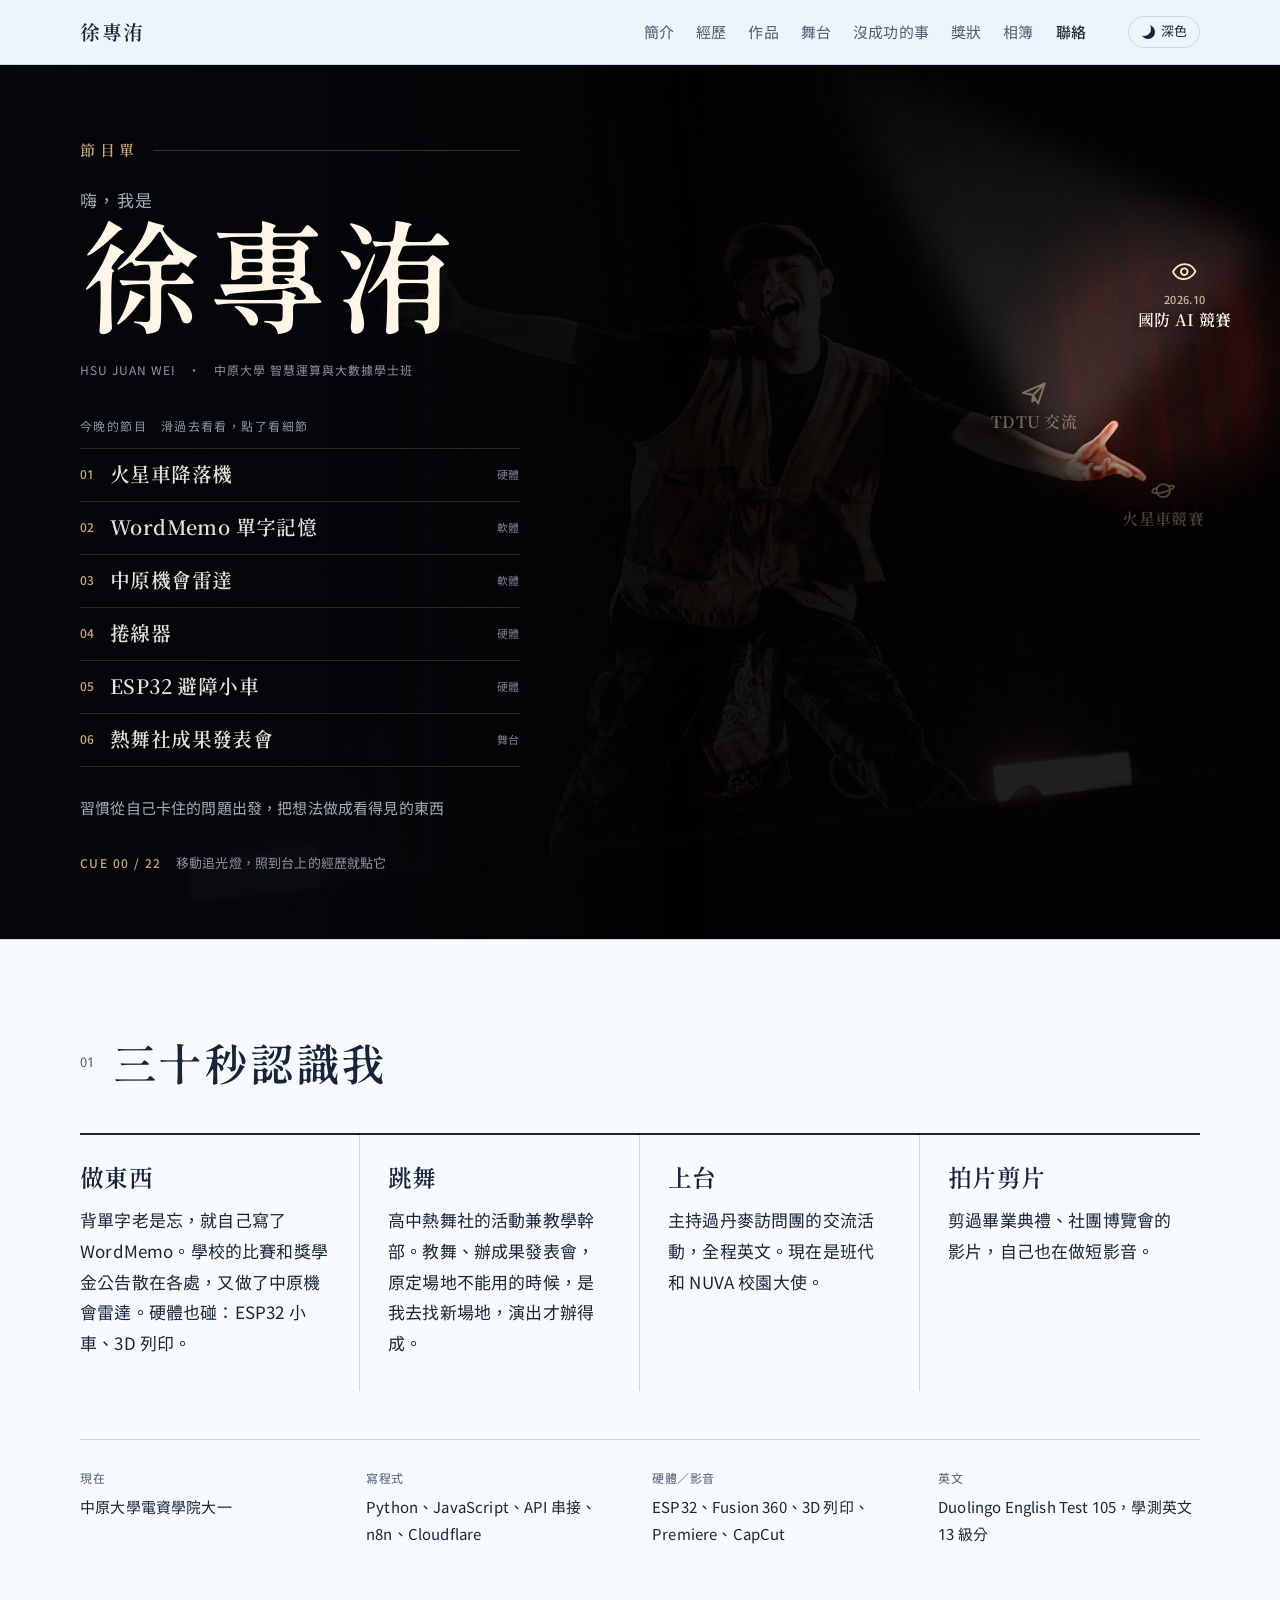
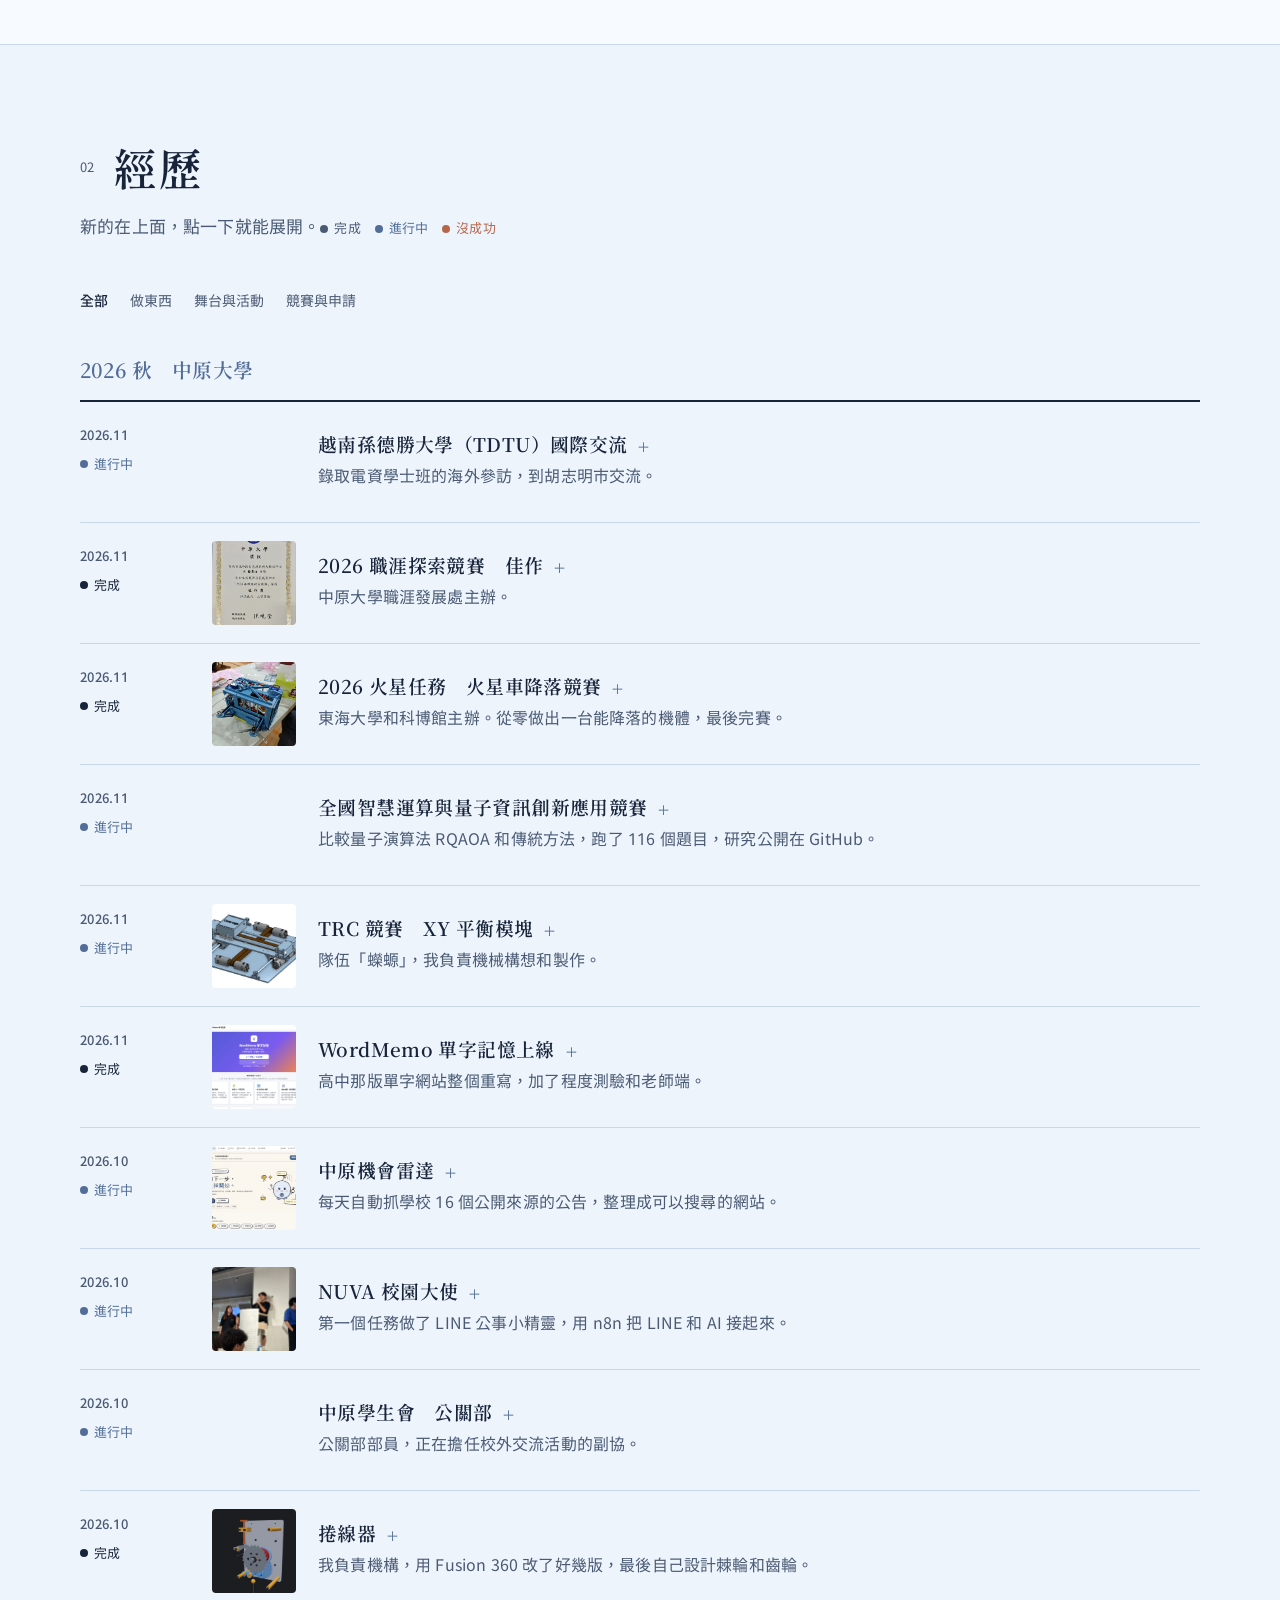
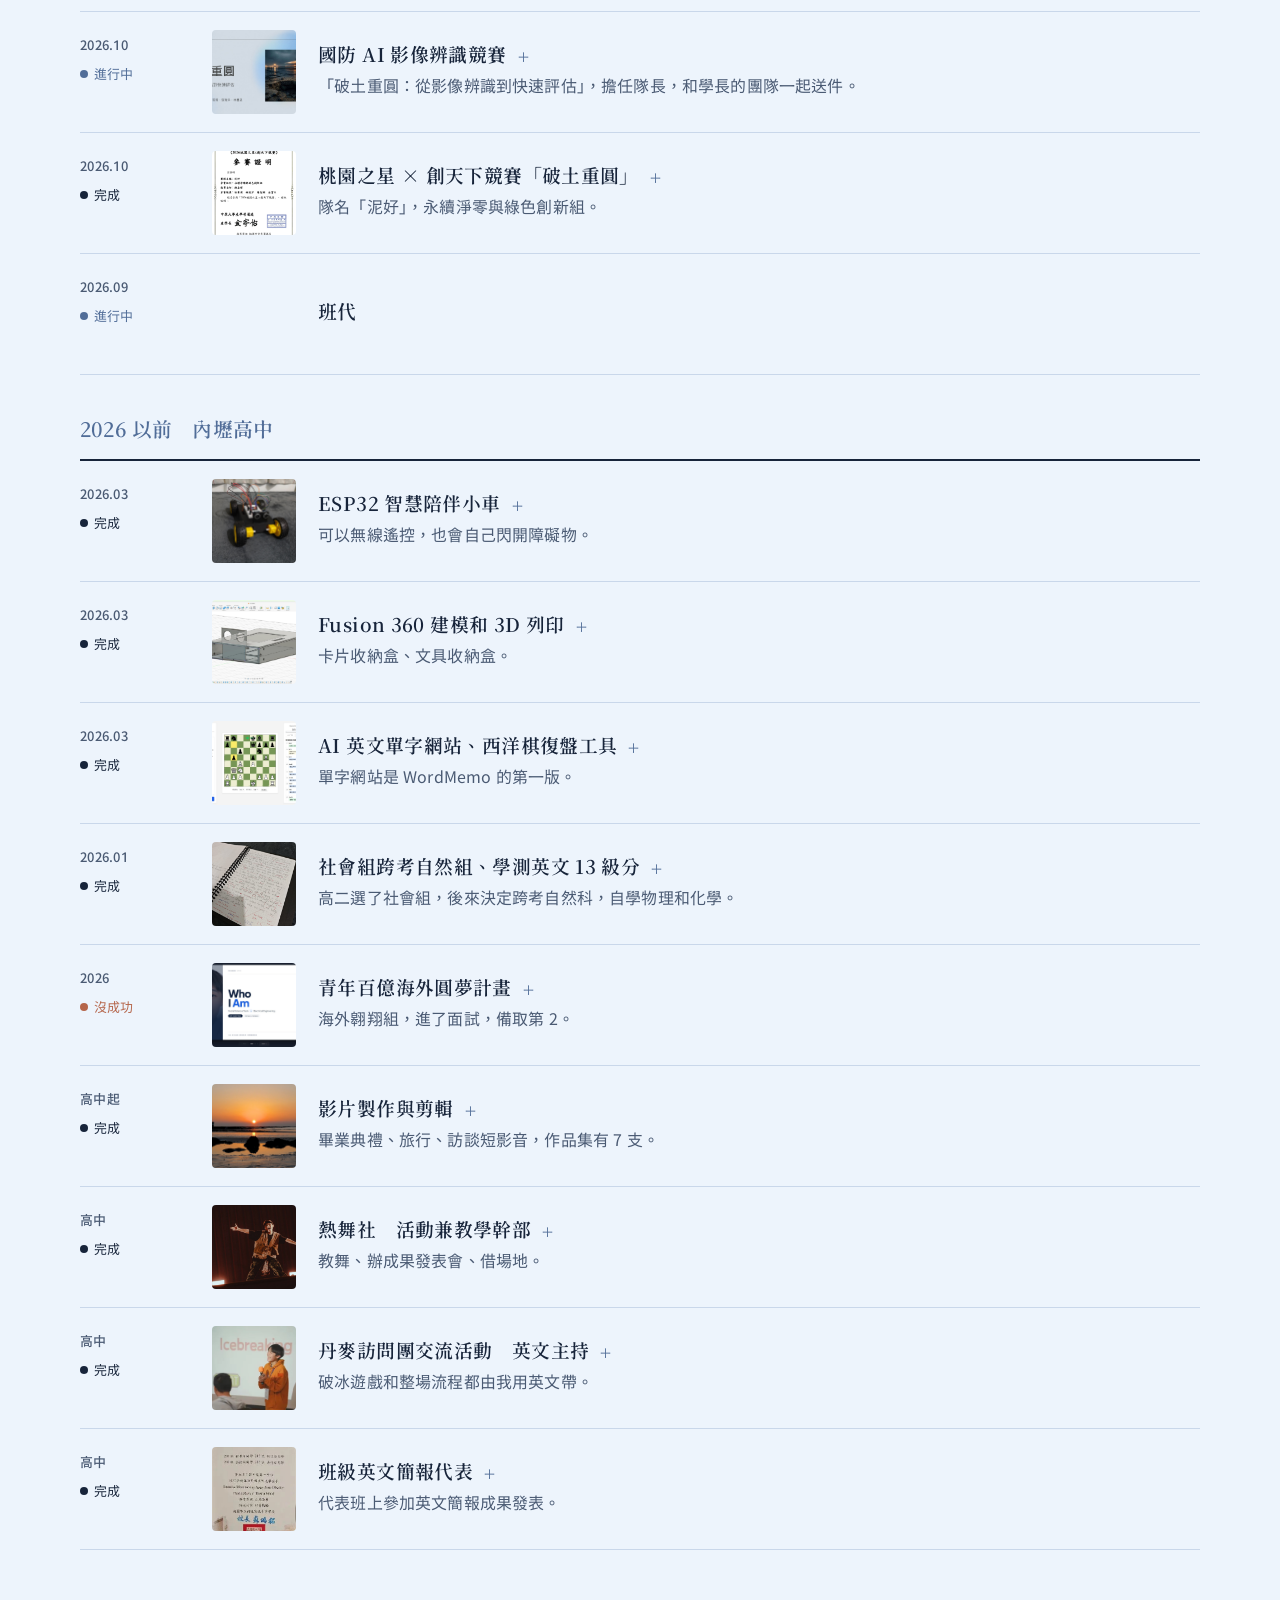
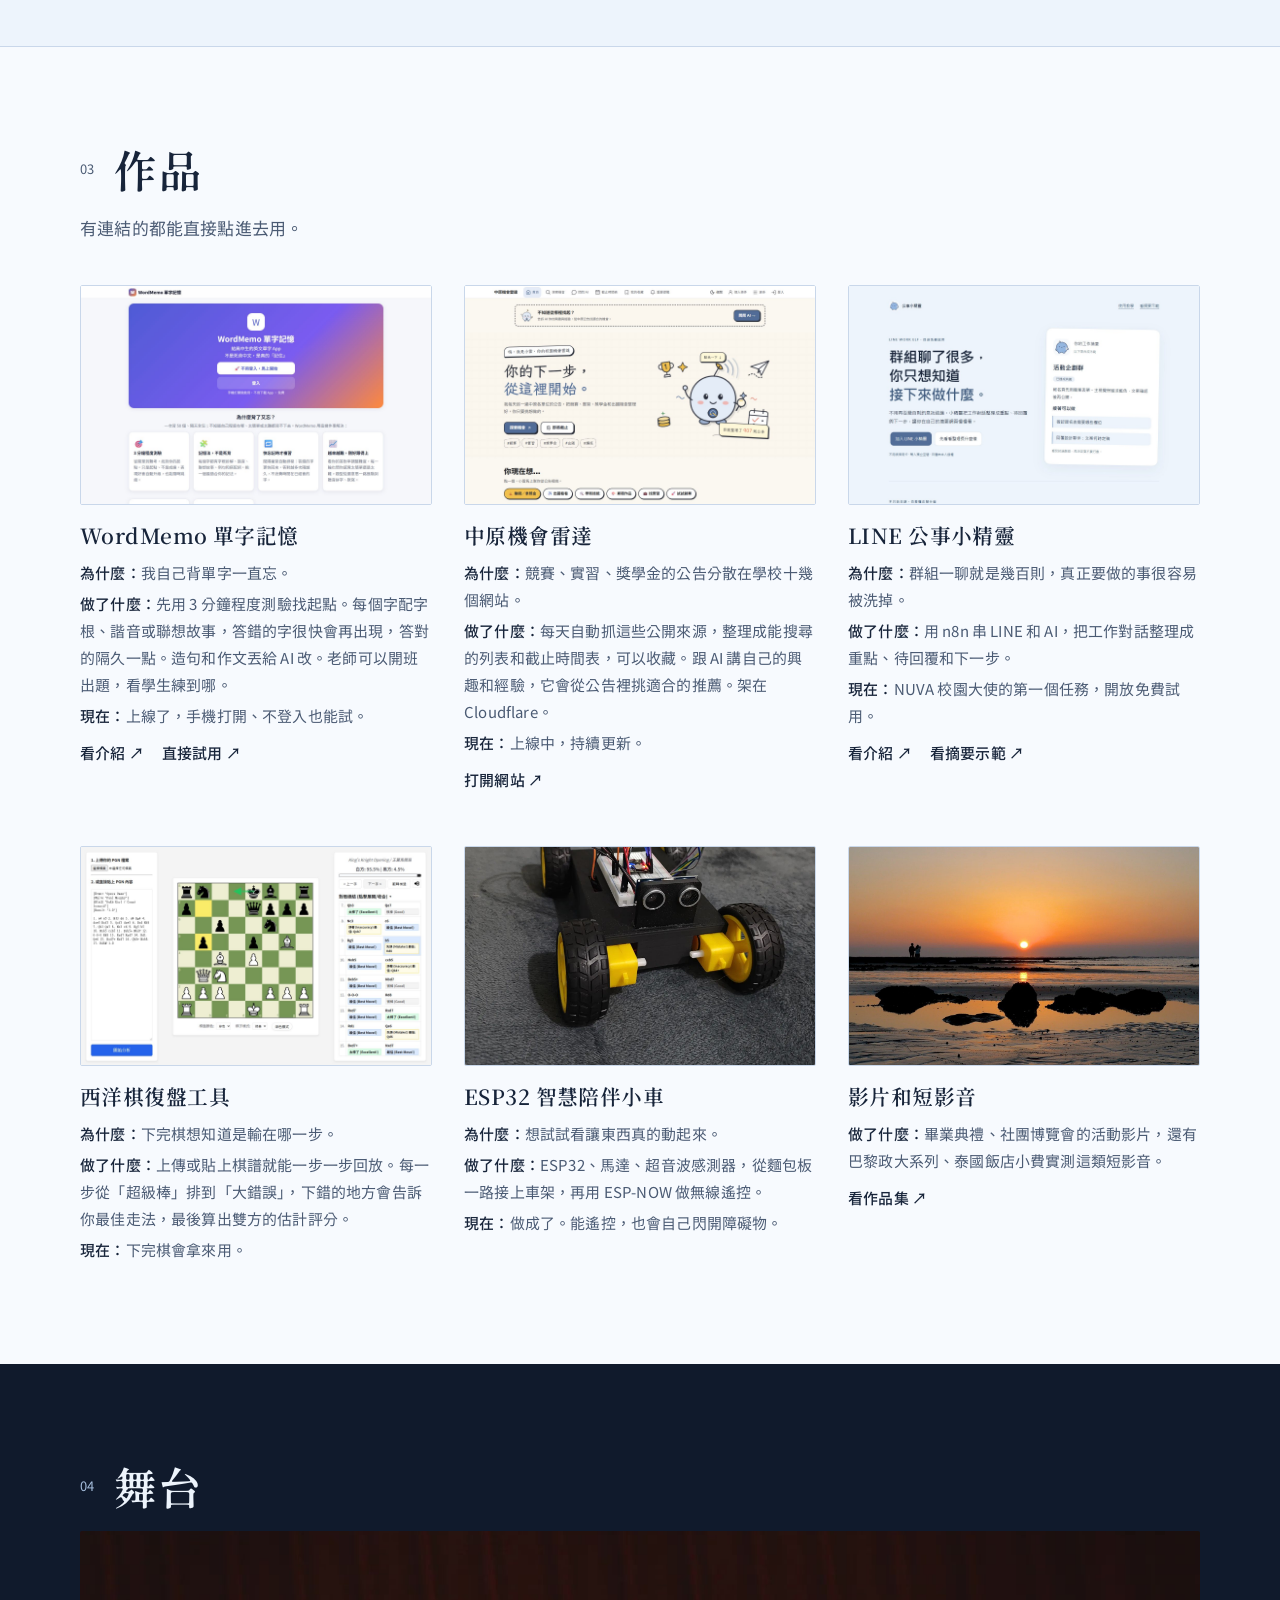
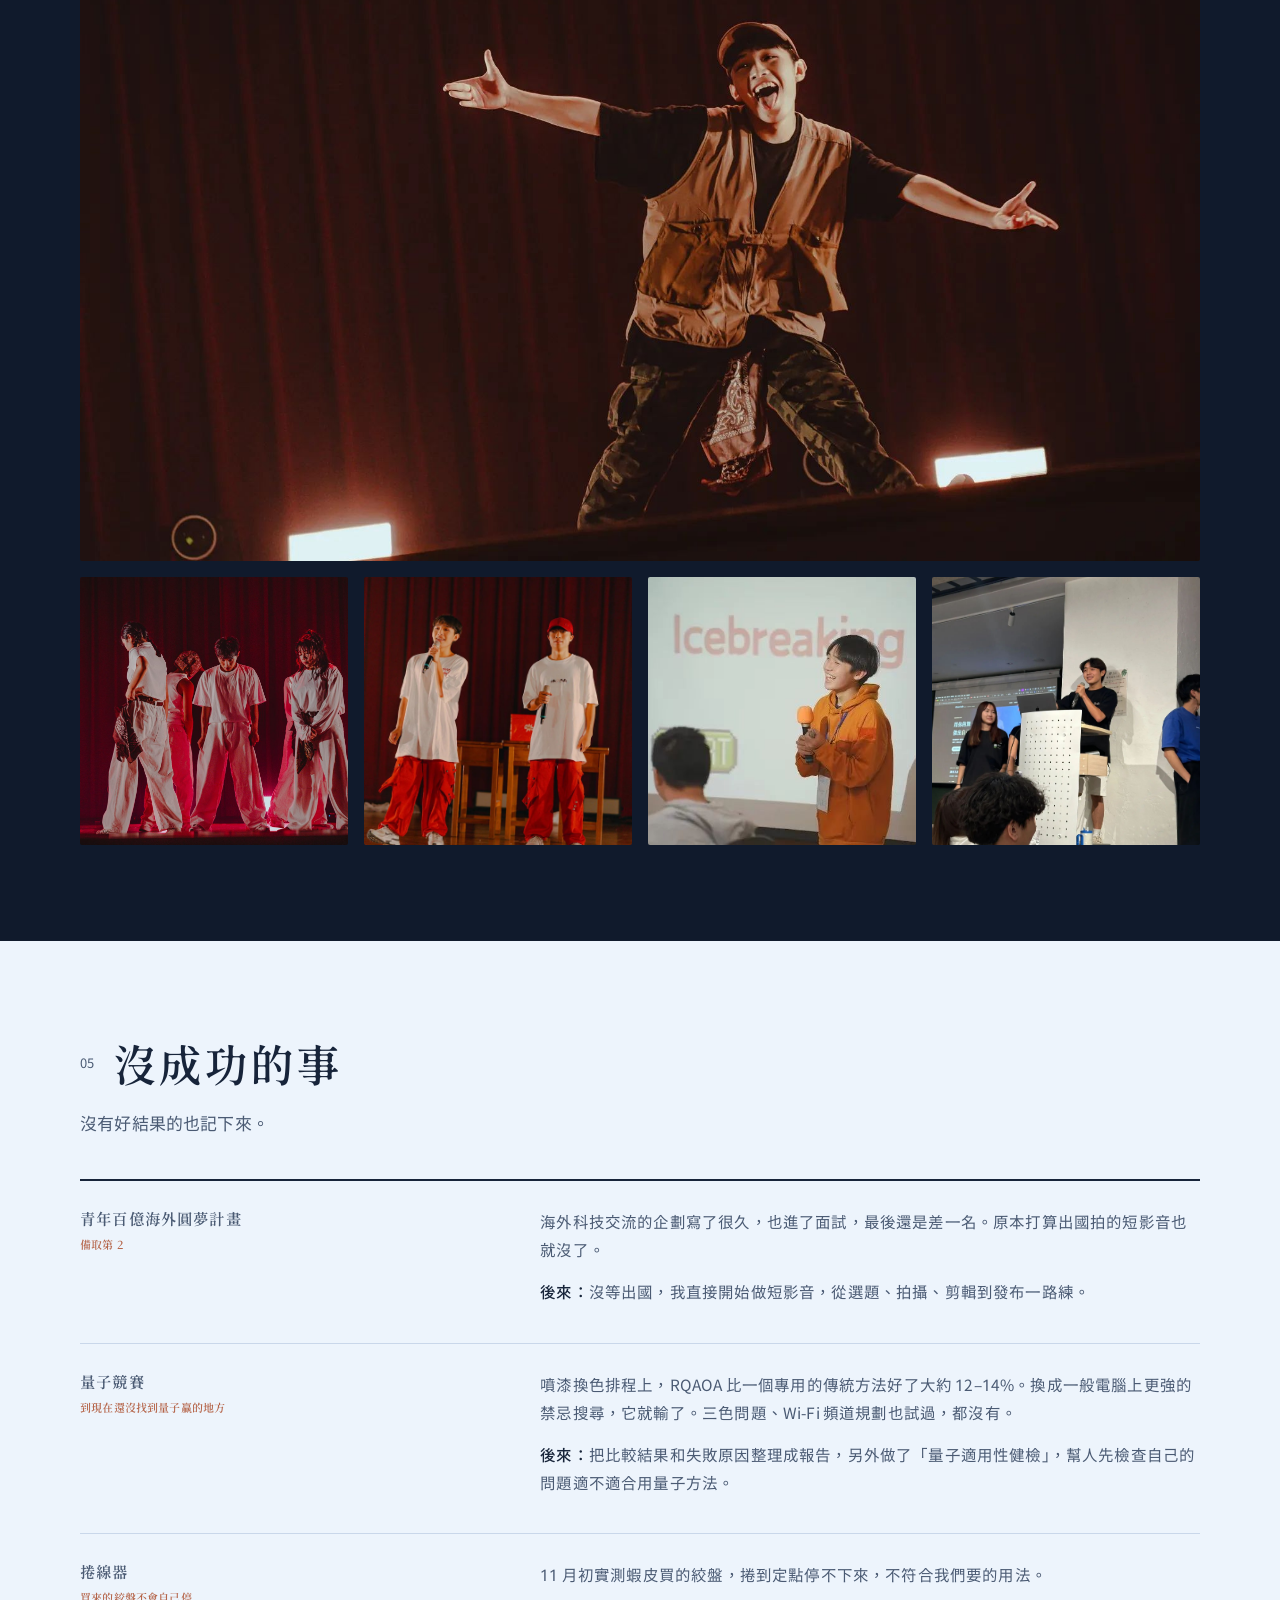
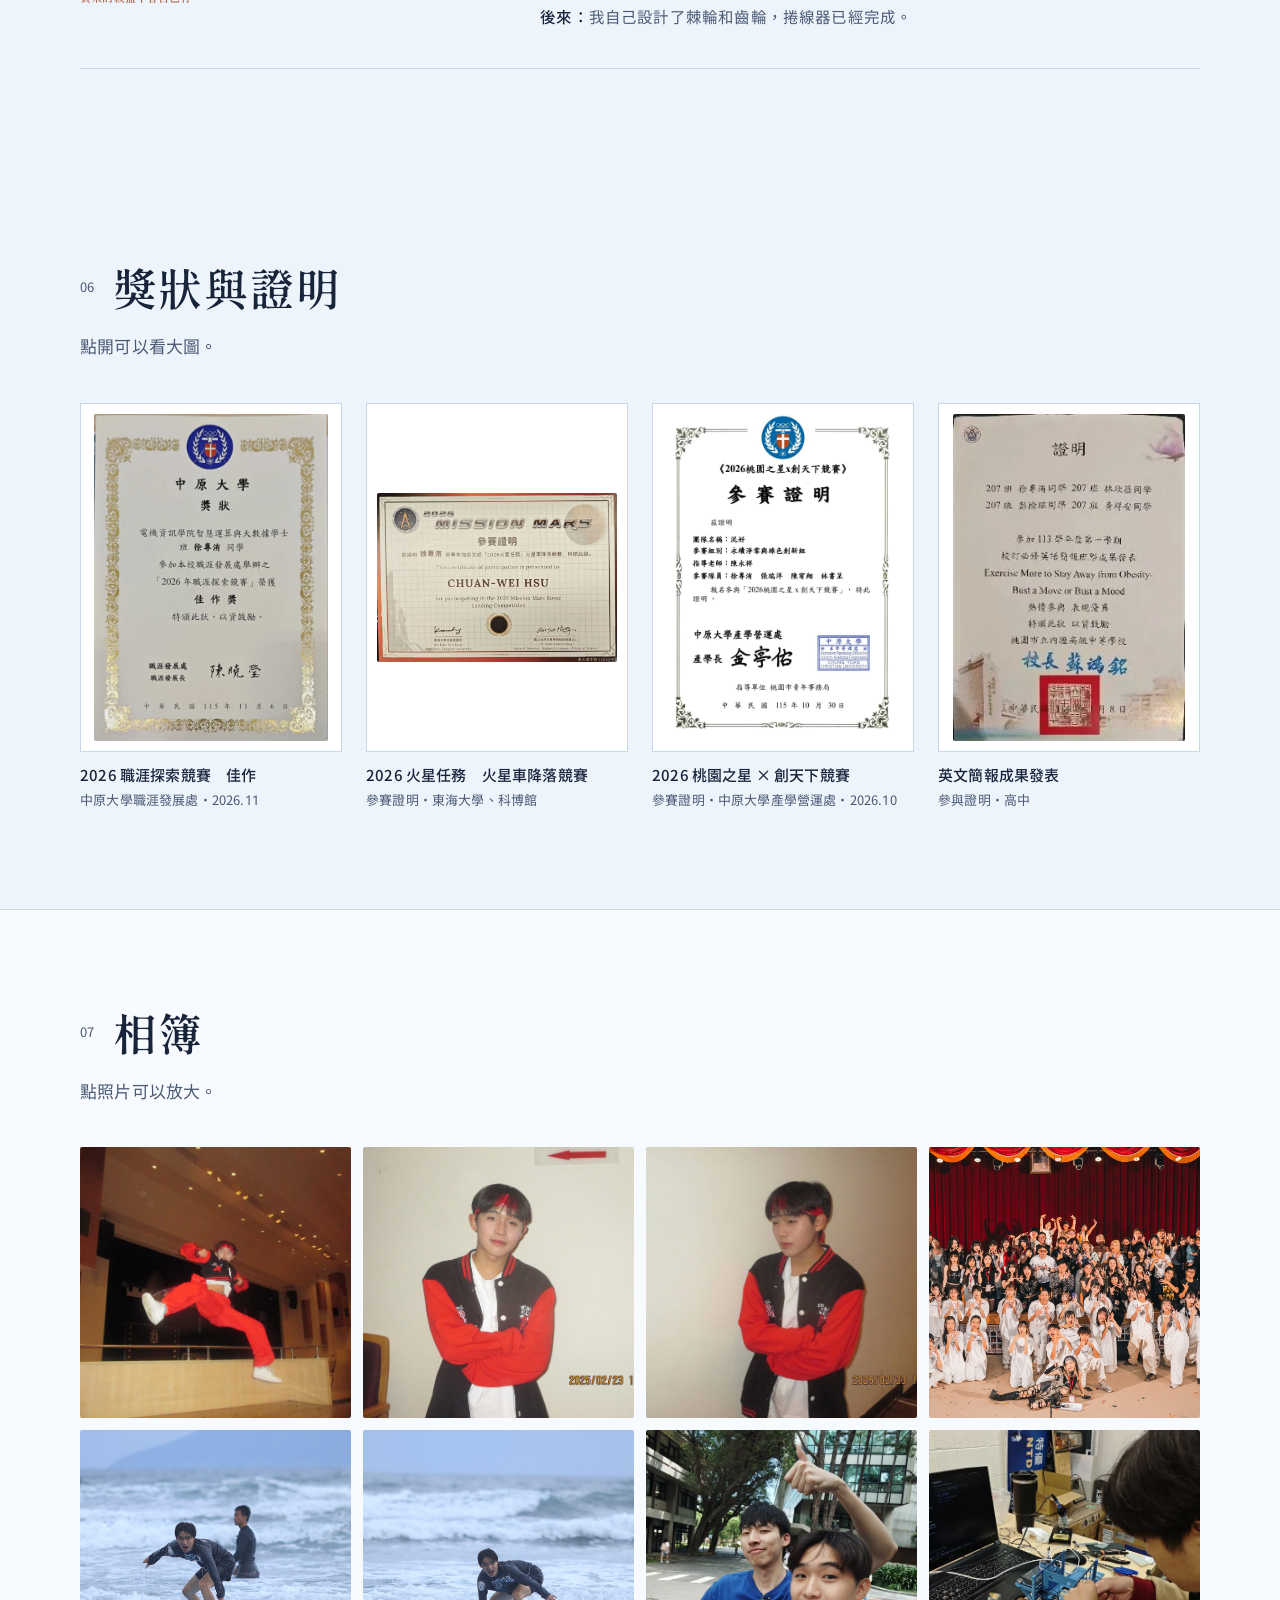
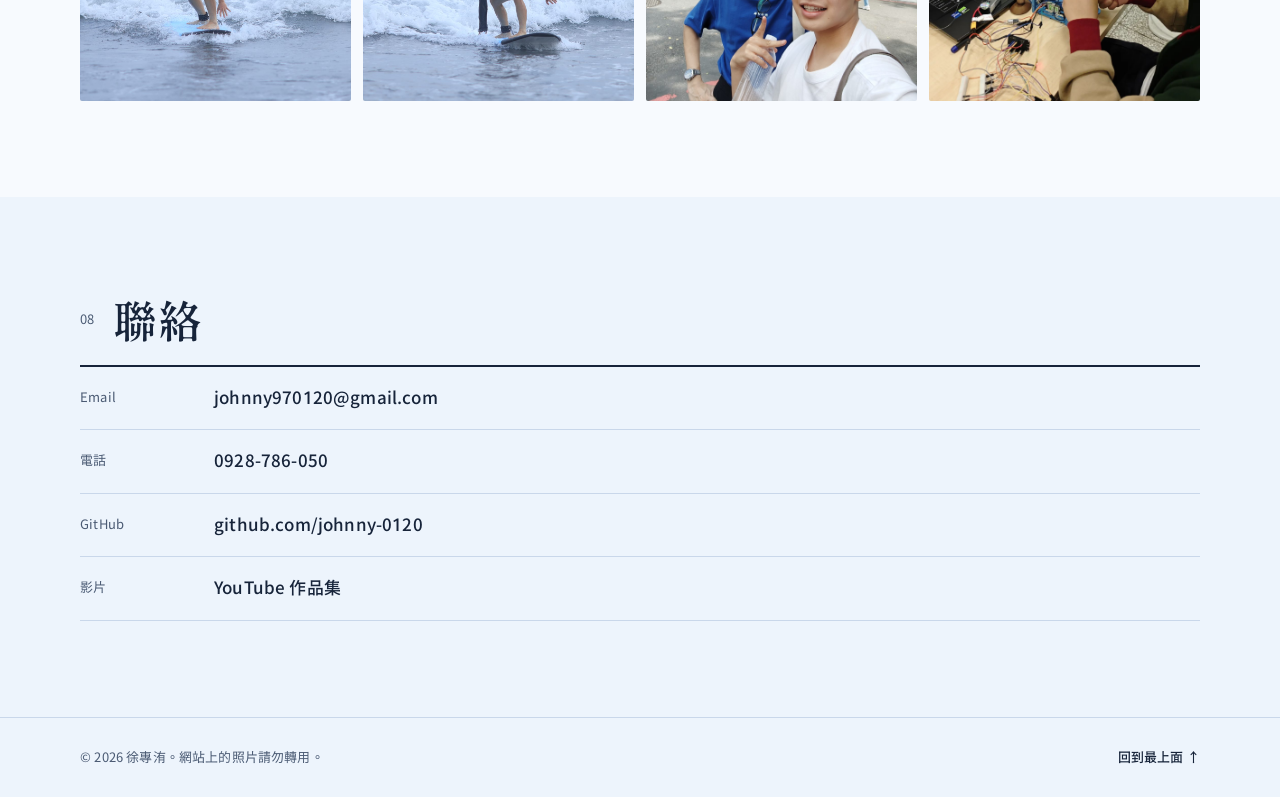
==== commit 136928f3: "Remove underlines and side accent line; emphasis by darker bold text Co-Authored-By: Claude Opus 5.5" ====
--- a/index.html
+++ b/index.html
@@ -11,7 +11,7 @@
 <link rel="icon" href="data:image/svg+xml,<svg xmlns='http://www.w3.org/2000/svg' viewBox='0 0 64 64'><rect width='64' height='64' rx='14' fill='%2317243A'/><text x='32' y='44' font-size='34' text-anchor='middle' fill='%23EDF4FC' font-family='serif'>洧</text></svg>">
 <link rel="preload" href="fonts/wan-sb.woff2" as="font" type="font/woff2" crossorigin>
 <script>try{var t=localStorage.getItem("theme");if(t==="dark"||t==="light")document.documentElement.setAttribute("data-theme",t)}catch(e){}</script>
-<link rel="stylesheet" href="style.css?v=35">
+<link rel="stylesheet" href="style.css?v=36">
 </head>
 <body>
 
--- a/style.css
+++ b/style.css
@@ -556,3 +556,21 @@
 .tl h3,.work h3,.miss-what{font-family:var(--serif)}
 .cue-hint b{font-size:12px;letter-spacing:.12em}
 @media (max-width:900px){.stage h1 .name{font-size:68px}}
+
+/* ---------- 不用底線：重點改用深色、加粗 ---------- */
+a,a:hover{text-decoration:none}
+.work-links a,.contact-list a{color:var(--ink);font-weight:600;text-decoration:none}
+.work-links a:hover,.contact-list a:hover{color:var(--accent)}
+.foot a{color:var(--ink);font-weight:600}
+.bar-nav a{border-bottom:0!important;padding:2px 0}
+.bar-nav a.active{color:var(--ink);font-weight:600}
+.filters{border-bottom:0}
+.filters button,.filters button:hover{border-bottom:0!important;margin-bottom:0}
+.filters button.on{color:var(--ink);font-weight:600}
+.tl summary::before{display:none}
+.tl li.flash summary{animation:flash 1.6s ease}
+.prop.hot b{text-decoration:none;color:#FFF6E8;font-weight:700}
+.prop.got b{color:#F2B880}
+.cue-line .go,.scan-card .go{border-bottom:0!important;padding:0;font-weight:600;color:#FFF6E8}
+.cue-line .go:hover{color:#F2B880}
+.pg-item:hover .pg-t,.pg-item.on .pg-t{color:#FFF6E8}
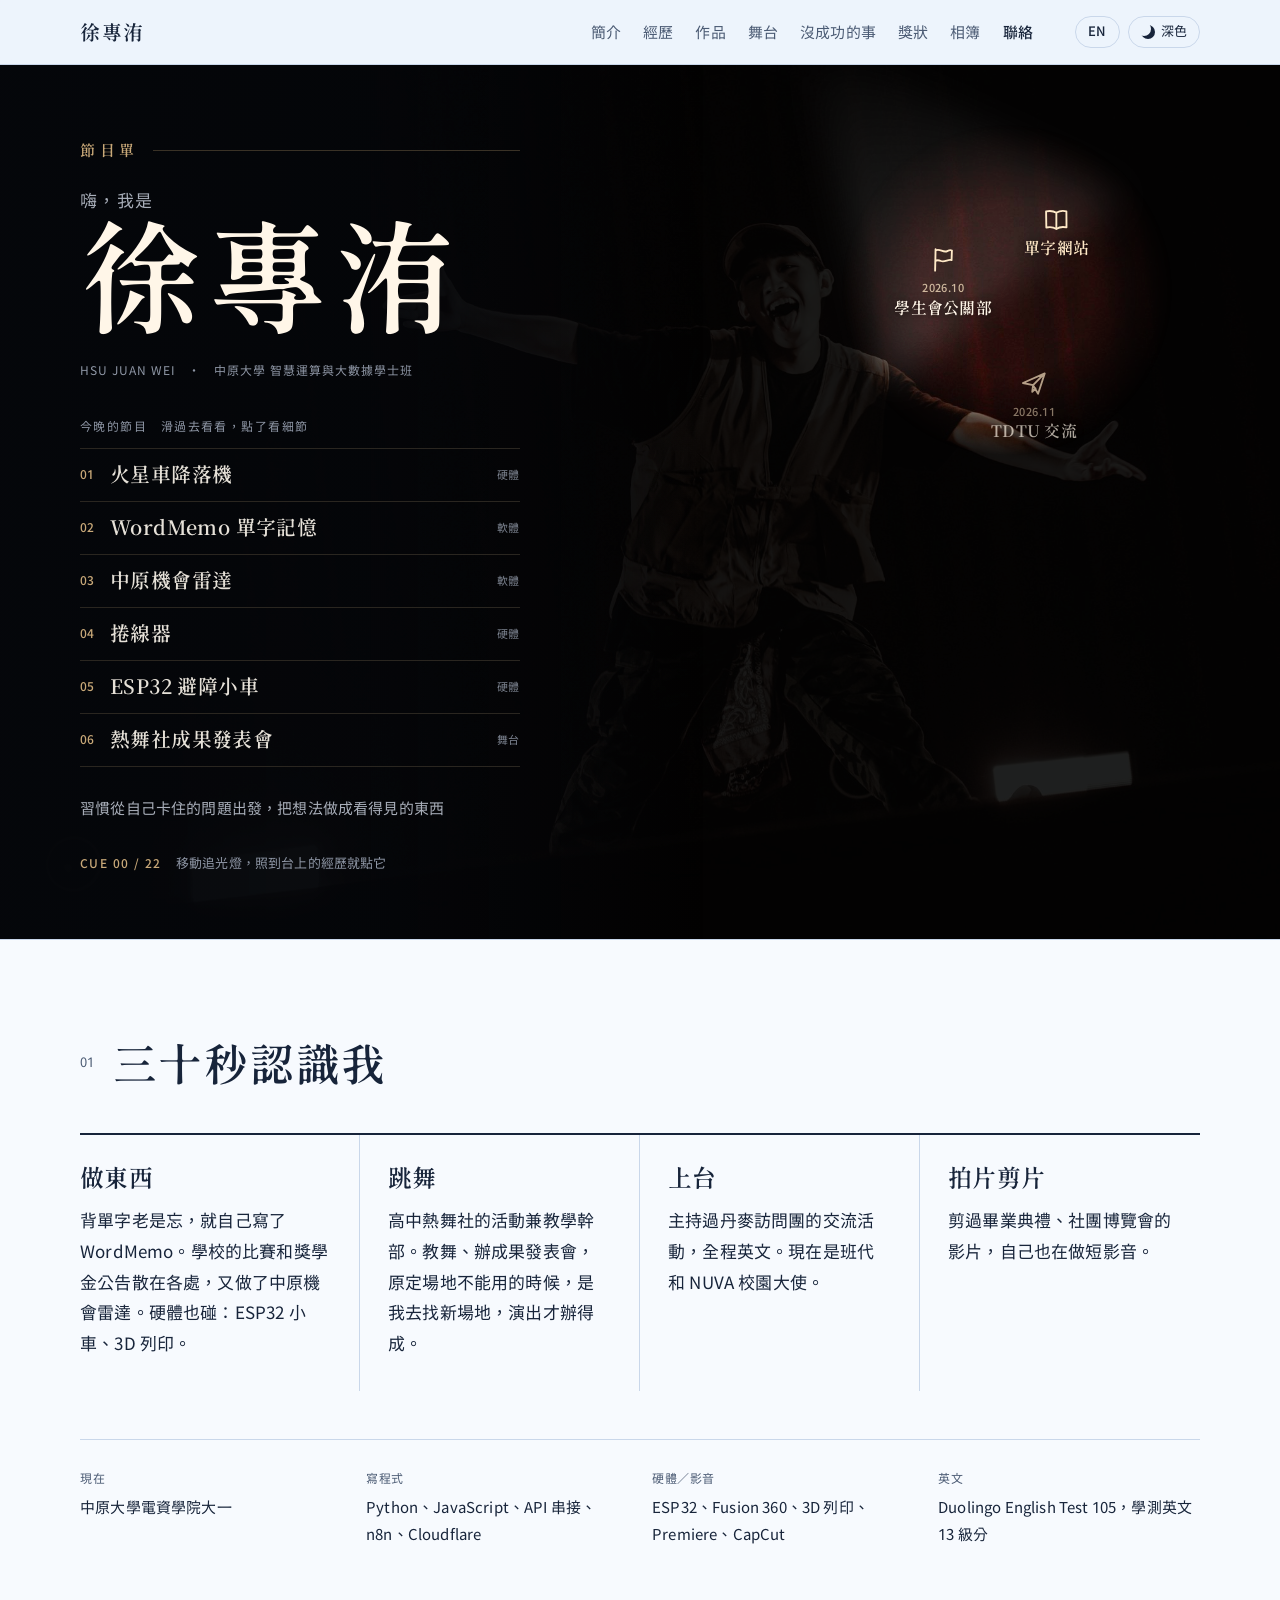
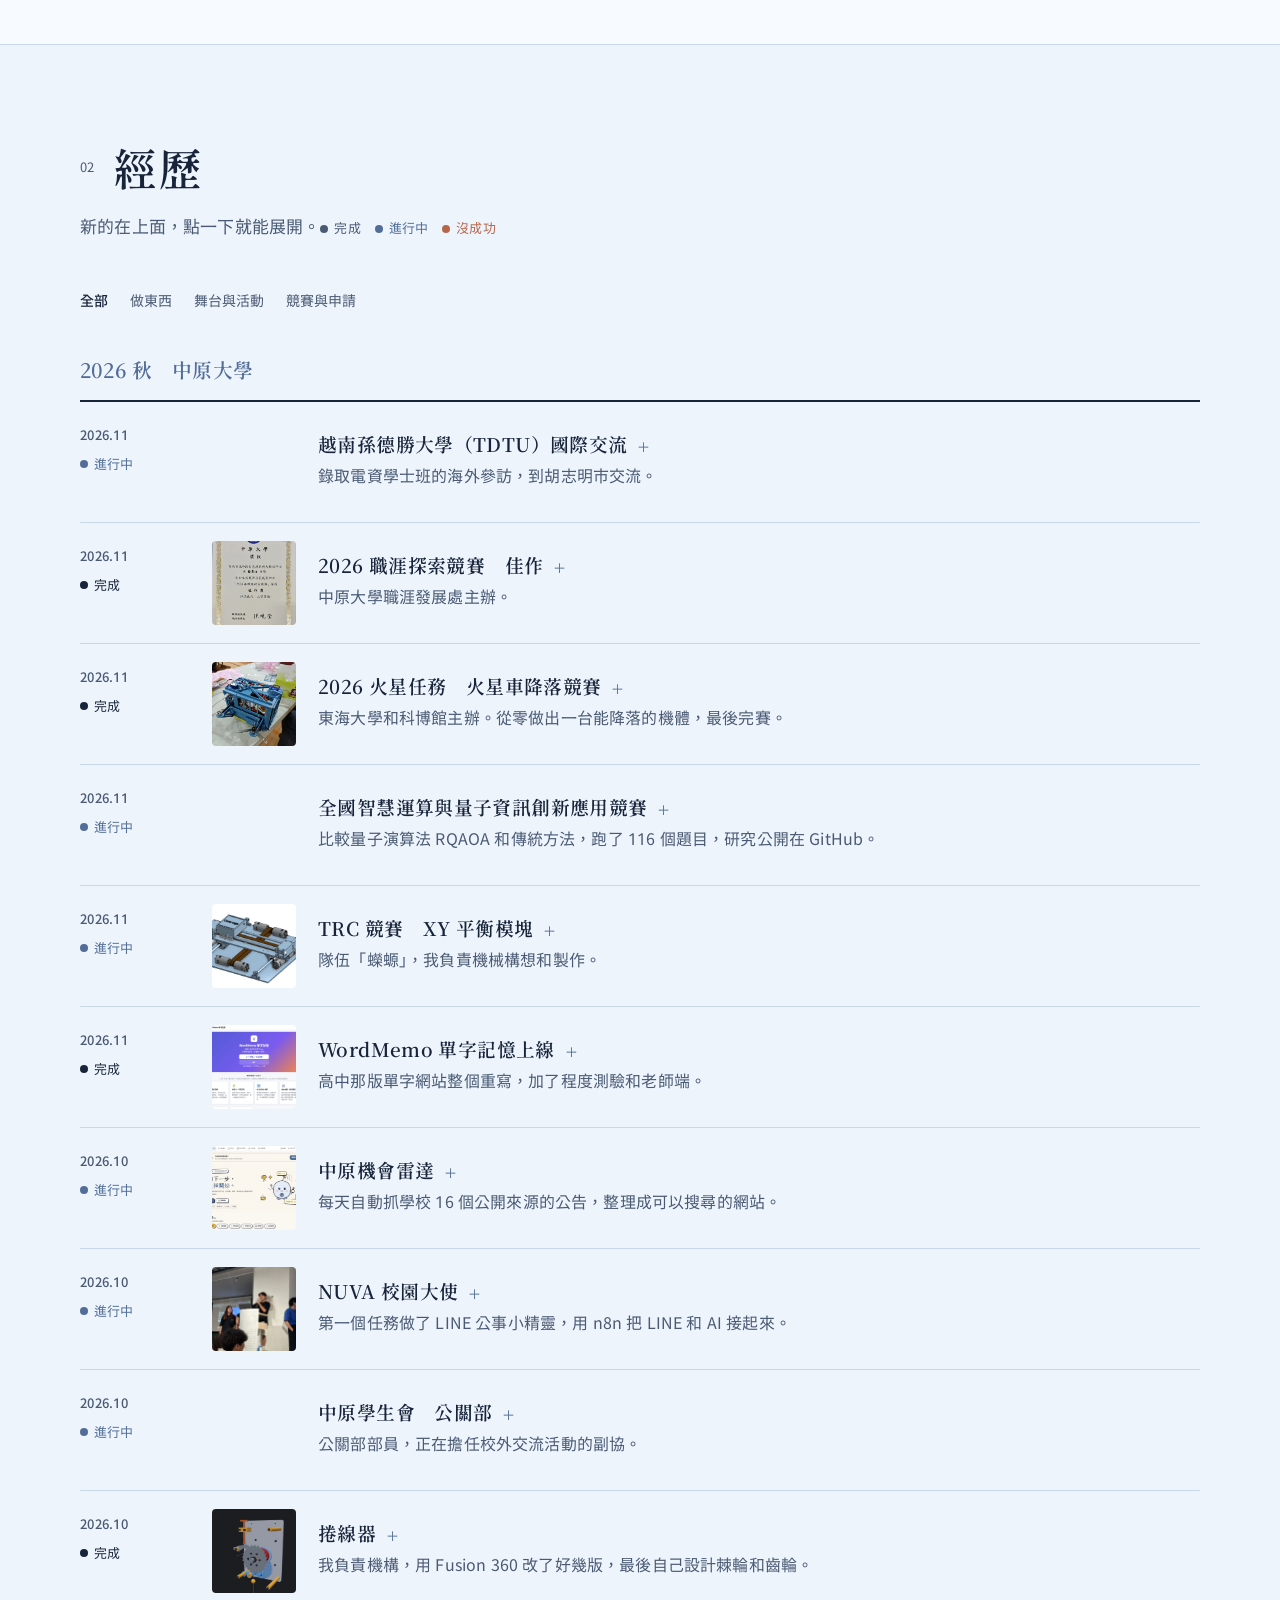
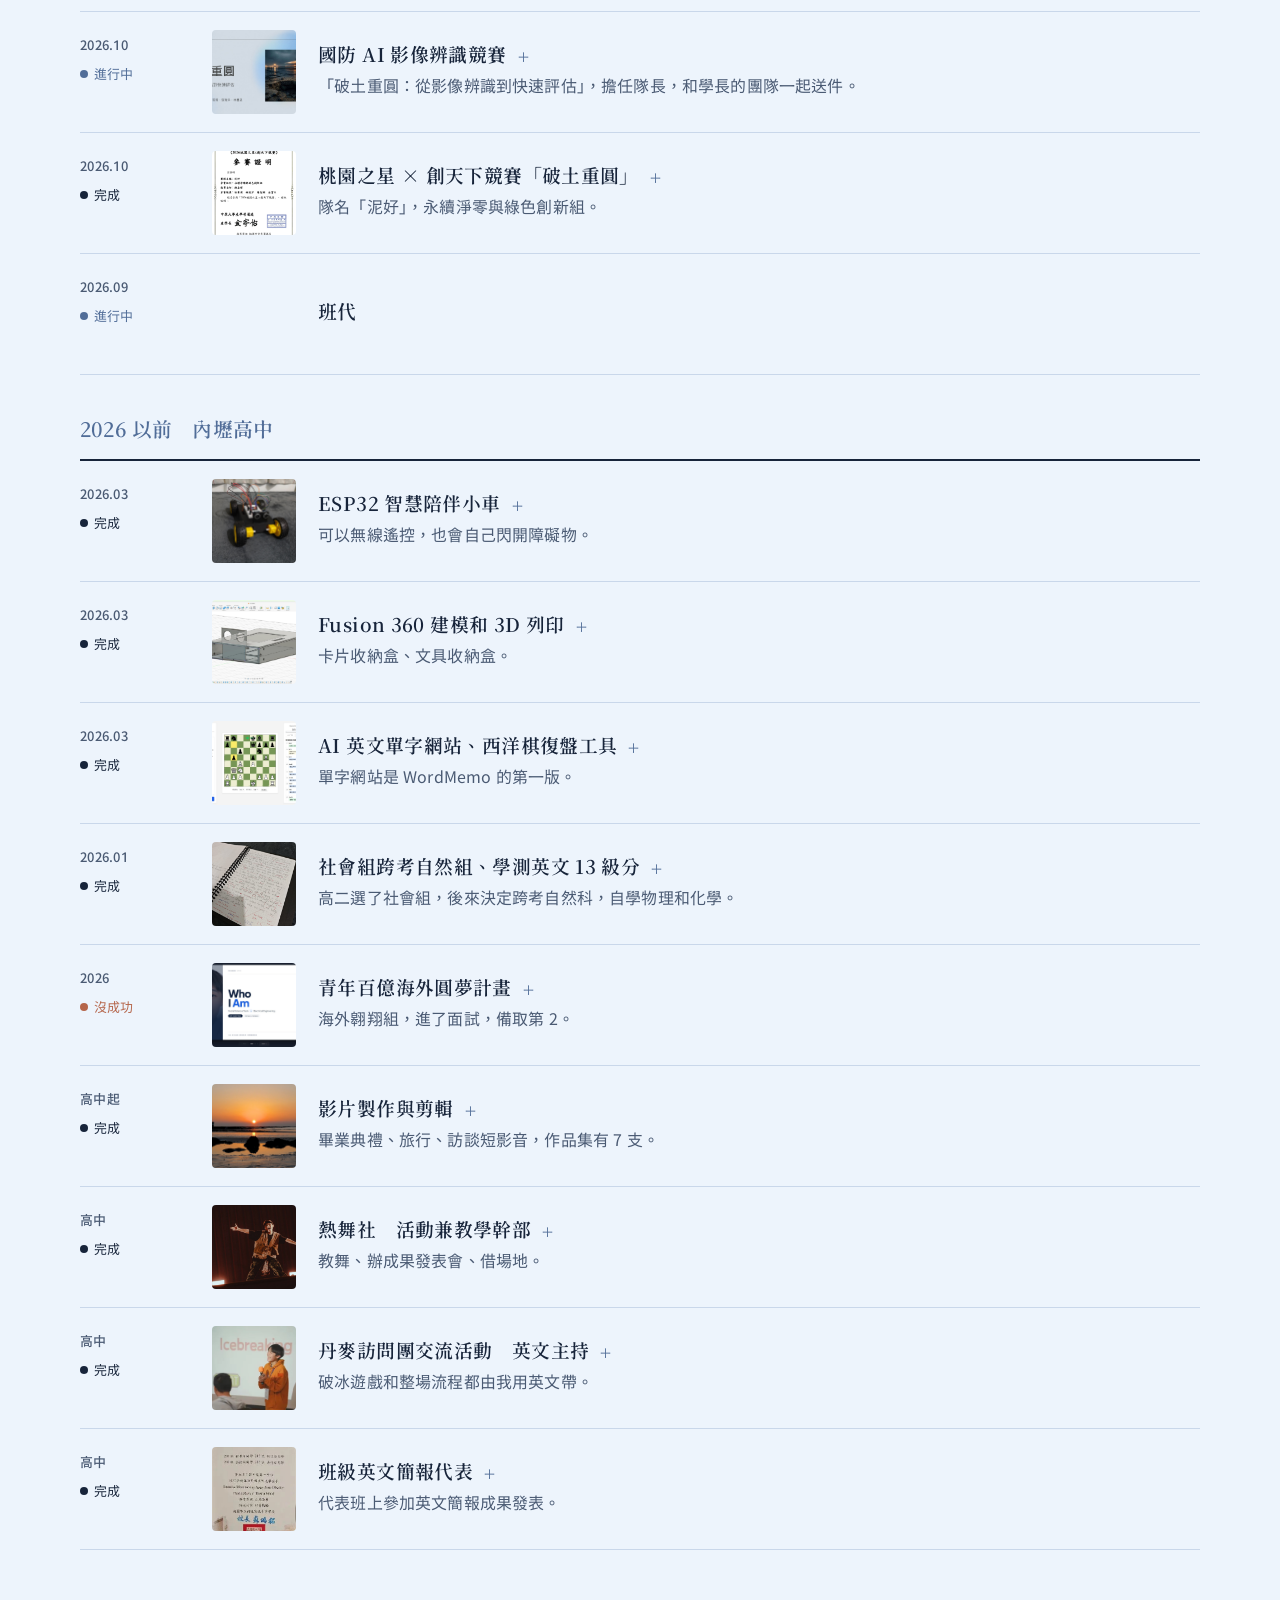
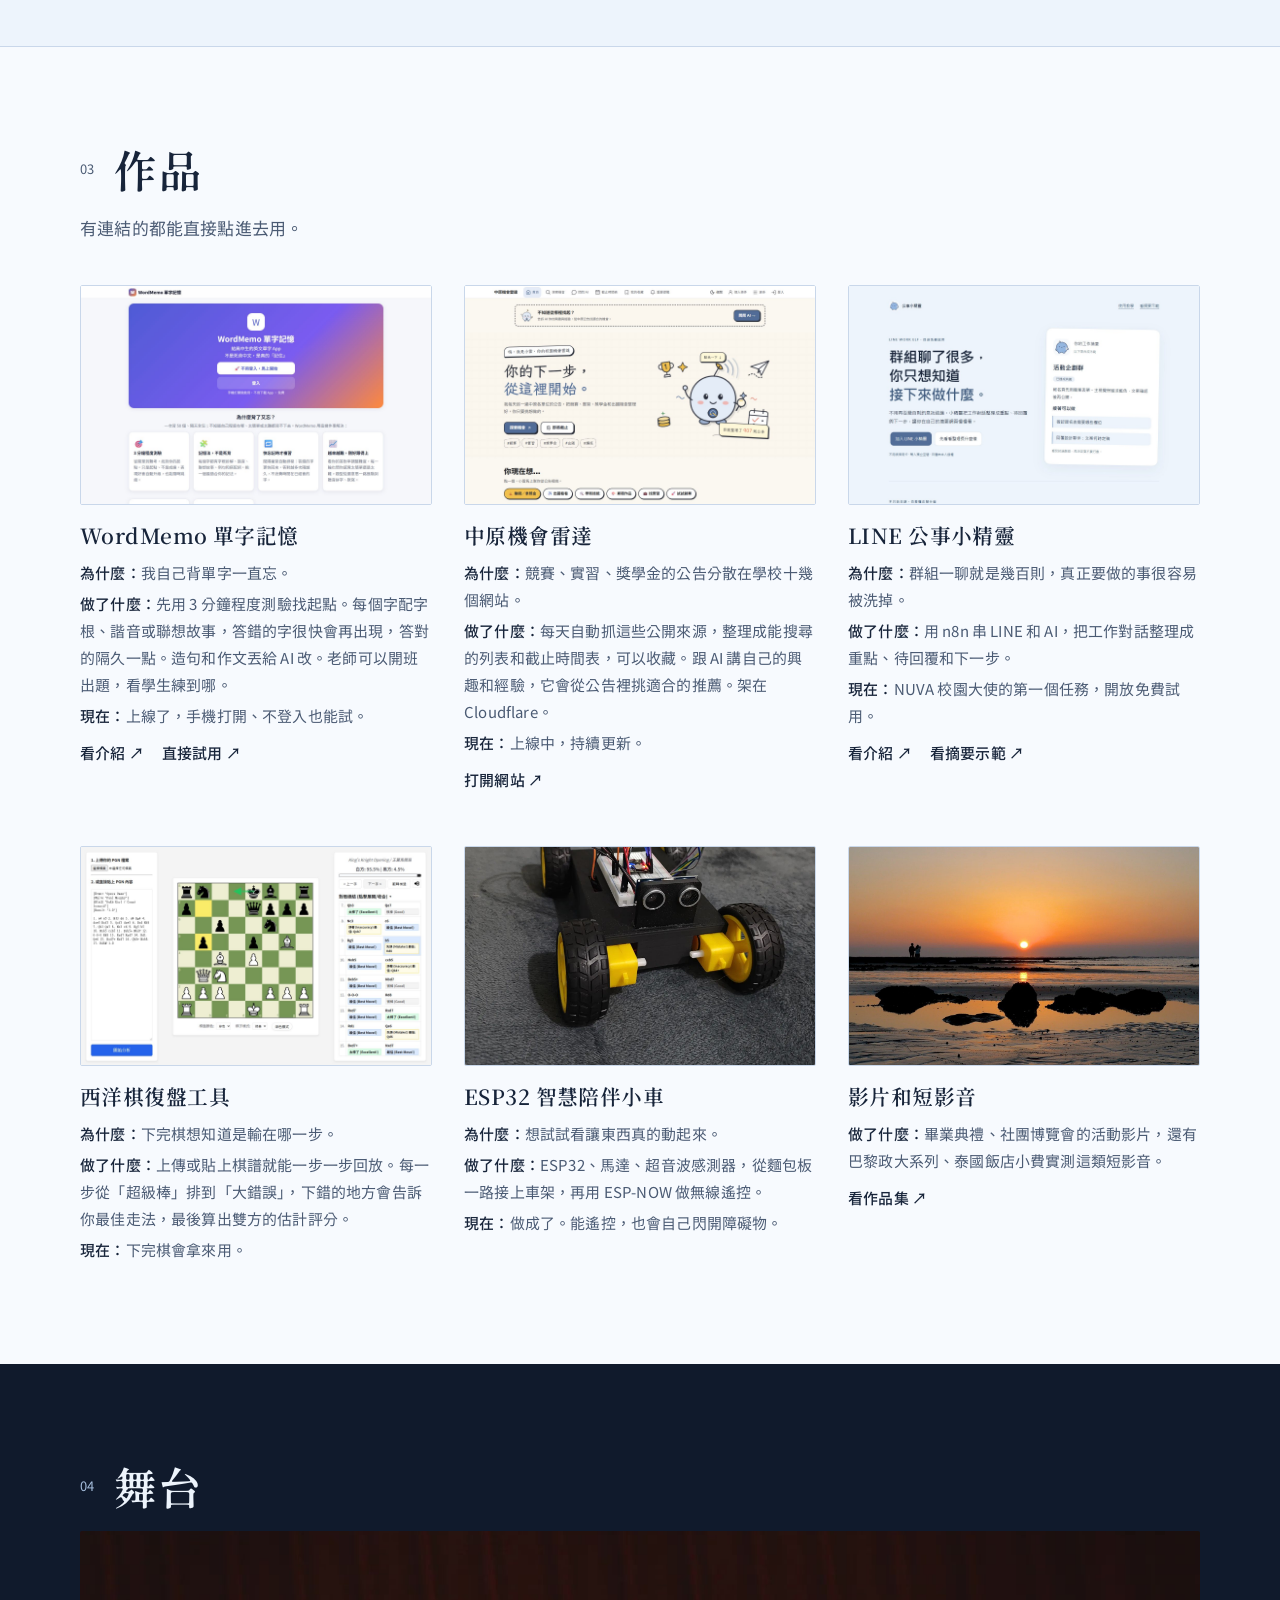
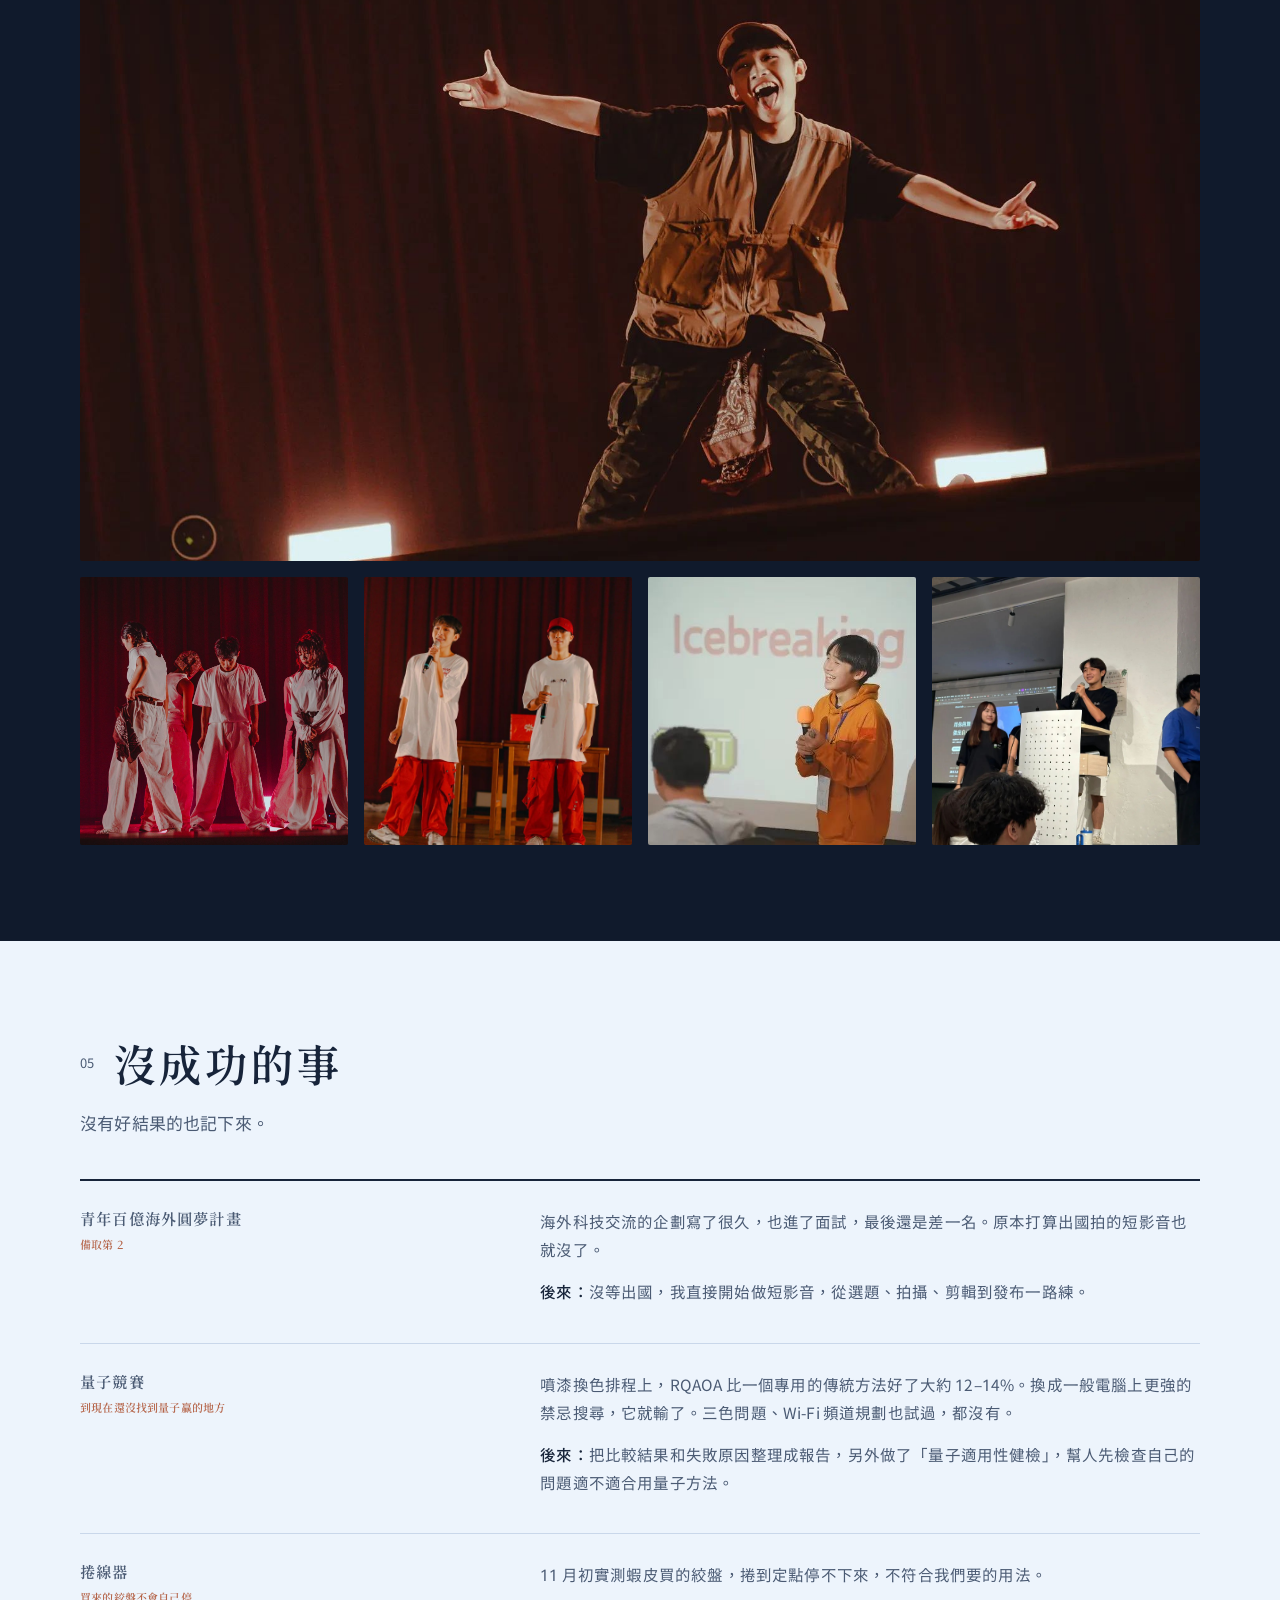
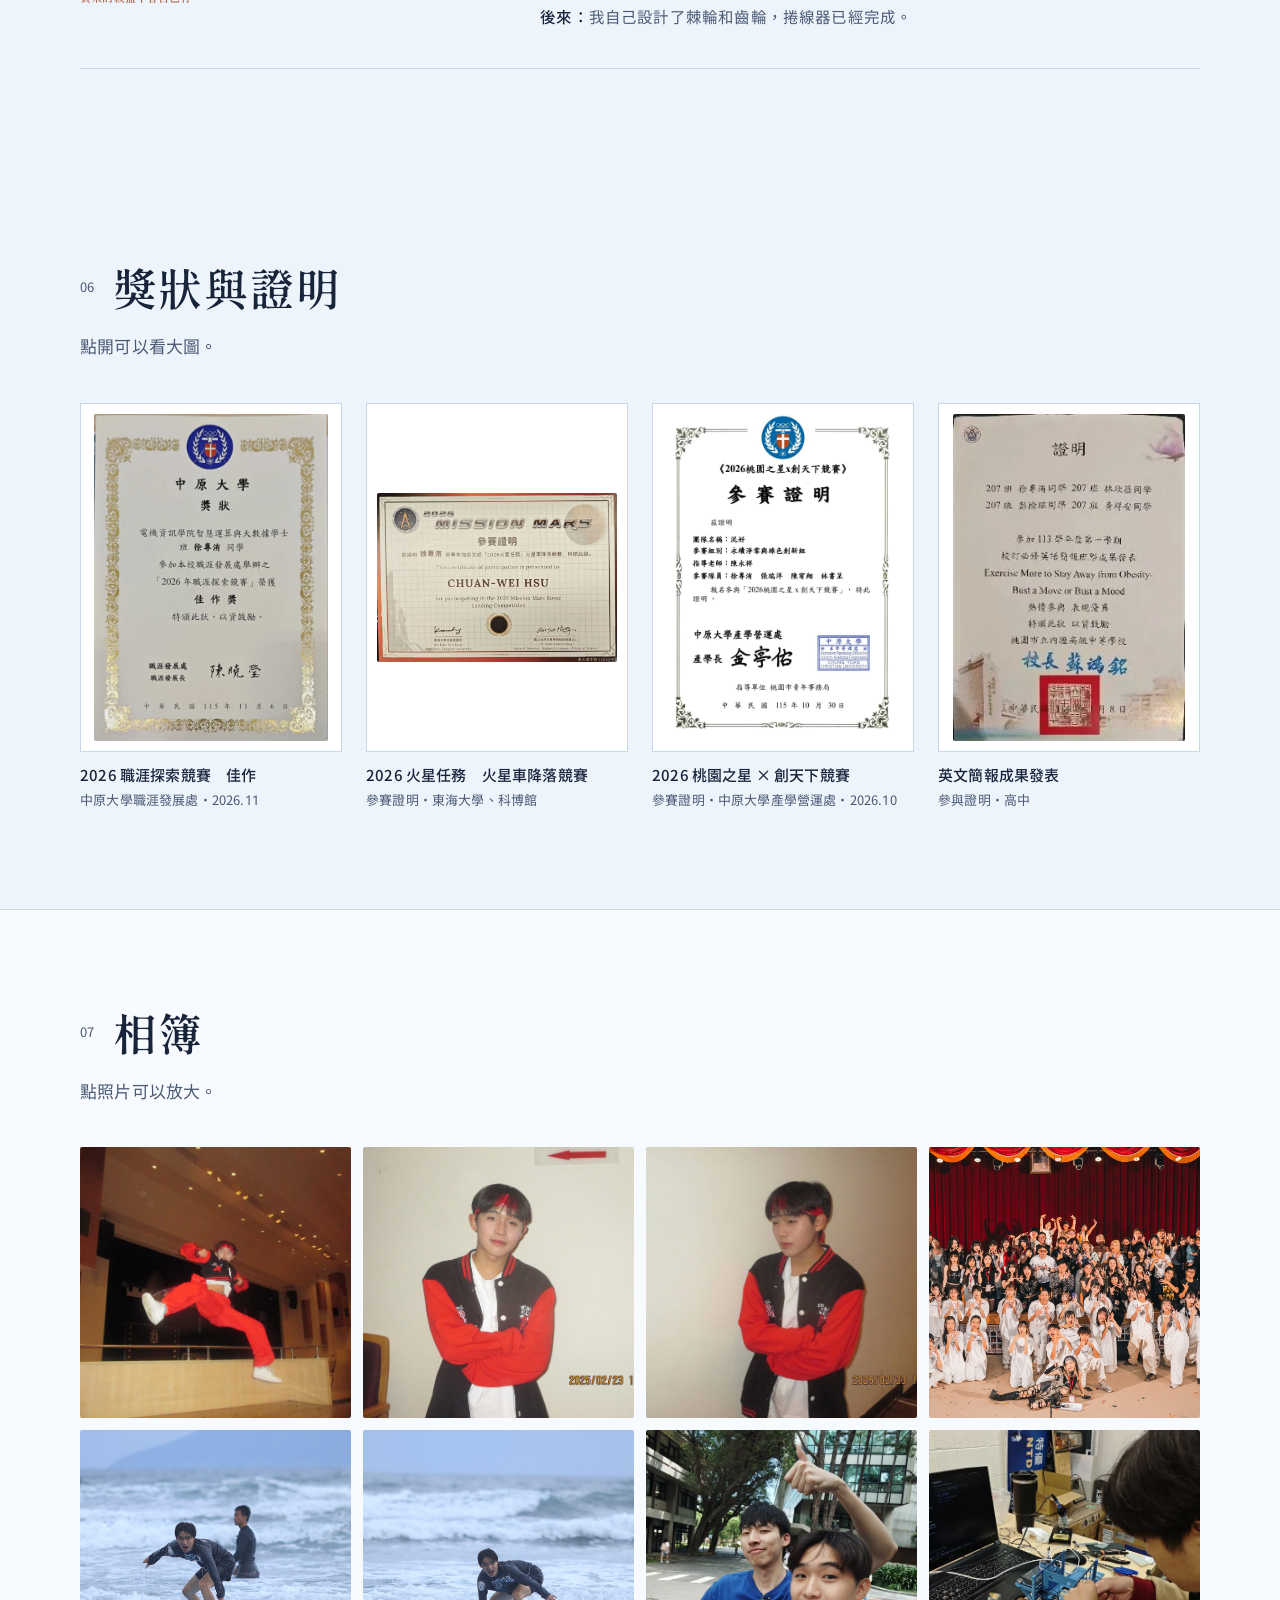
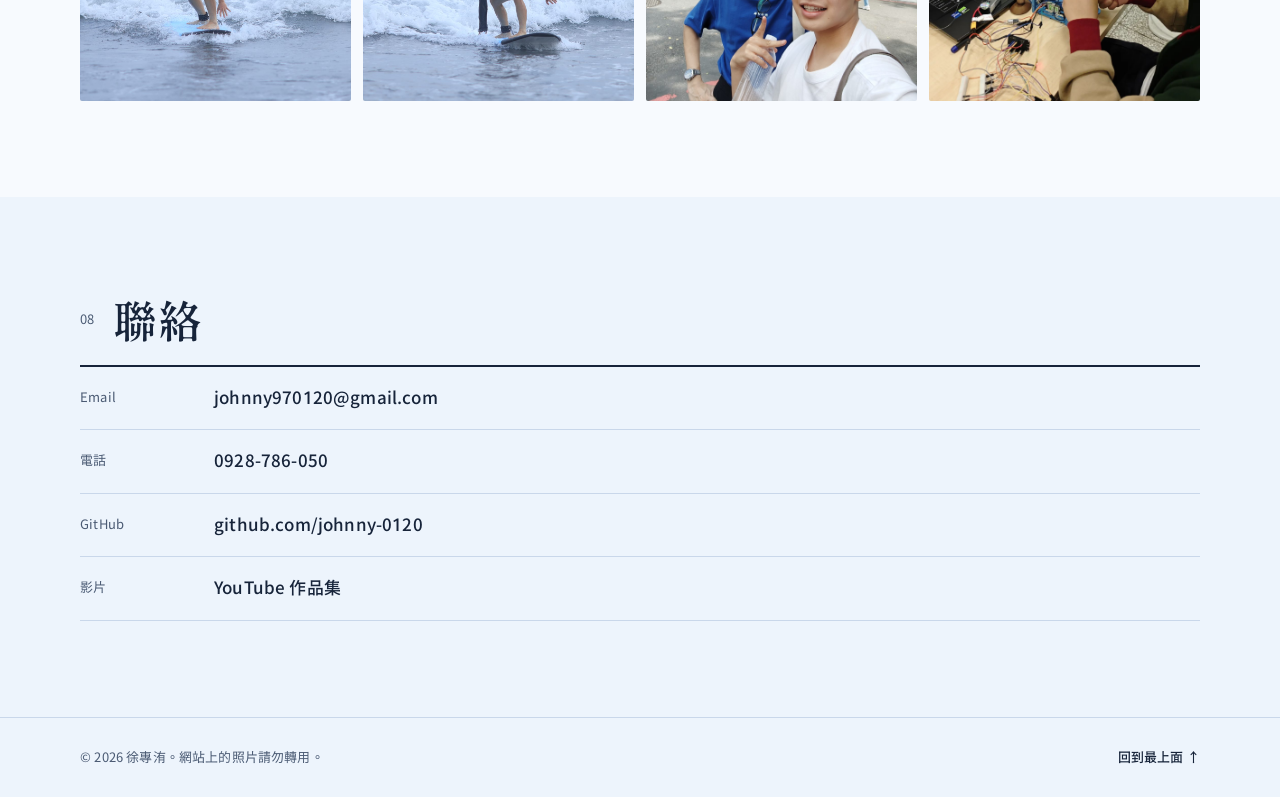
==== commit ea78d02d: "English version with 中文/EN toggle, generated from the Chinese page Co-Authored-By: Claude Opus 5.5 <" ====
--- a/index.html
+++ b/index.html
@@ -11,7 +11,9 @@
 <link rel="icon" href="data:image/svg+xml,<svg xmlns='http://www.w3.org/2000/svg' viewBox='0 0 64 64'><rect width='64' height='64' rx='14' fill='%2317243A'/><text x='32' y='44' font-size='34' text-anchor='middle' fill='%23EDF4FC' font-family='serif'>洧</text></svg>">
 <link rel="preload" href="fonts/wan-sb.woff2" as="font" type="font/woff2" crossorigin>
 <script>try{var t=localStorage.getItem("theme");if(t==="dark"||t==="light")document.documentElement.setAttribute("data-theme",t)}catch(e){}</script>
-<link rel="stylesheet" href="style.css?v=36">
+<link rel="alternate" hreflang="zh-Hant" href="https://johnny-0120.github.io/">
+<link rel="alternate" hreflang="en" href="https://johnny-0120.github.io/en/">
+<link rel="stylesheet" href="style.css?v=40">
 </head>
 <body>
 
@@ -28,6 +30,7 @@
     <a href="#contact">聯絡</a>
   </nav>
   <div class="bar-right">
+    <a class="lang-btn" href="en/" hreflang="en" lang="en" aria-label="English version">EN</a>
     <button class="theme-btn" type="button" aria-label="切換深色／淺色模式"><span class="ico"></span><span class="lbl">深色</span></button>
     <button class="menu-btn" aria-expanded="false" aria-controls="nav">選單</button>
   </div>
@@ -48,12 +51,12 @@
     <p class="pg-en">HSU JUAN WEI　·　中原大學 智慧運算與大數據學士班</p>
     <p class="pg-sub">今晚的節目　滑過去看看，點了看細節</p>
     <ol class="pg-list">
-      <li><button type="button" class="pg-item" data-img="img/mars-rover.jpg" data-find="火星任務"><img class="pg-thumb" src="img/mars-rover.jpg" alt="" loading="lazy"><i>01</i><span class="pg-t">火星車降落機<small>ESP32 自寫飛控＋相機找降落點</small></span><em>硬體</em></button></li>
-      <li><button type="button" class="pg-item" data-img="img/wordmemo-dark.jpg?v=3" data-find="WordMemo"><img class="pg-thumb" src="img/wordmemo-dark.jpg?v=3" alt="" loading="lazy"><i>02</i><span class="pg-t">WordMemo 單字記憶<small>上線中，老師可以開班出題</small></span><em>軟體</em></button></li>
-      <li><button type="button" class="pg-item" data-img="img/radar-dark.jpg?v=3" data-find="中原機會雷達"><img class="pg-thumb" src="img/radar-dark.jpg?v=3" alt="" loading="lazy"><i>03</i><span class="pg-t">中原機會雷達<small>每天整理 16 個公告來源</small></span><em>軟體</em></button></li>
-      <li><button type="button" class="pg-item" data-img="img/reel-ratchet.jpg" data-find="捲線器"><img class="pg-thumb" src="img/reel-ratchet.jpg" alt="" loading="lazy"><i>04</i><span class="pg-t">捲線器<small>自己設計棘輪和齒輪</small></span><em>硬體</em></button></li>
-      <li><button type="button" class="pg-item" data-img="img/esp32-car.jpg" data-find="ESP32 智慧陪伴小車"><img class="pg-thumb" src="img/esp32-car.jpg" alt="" loading="lazy"><i>05</i><span class="pg-t">ESP32 避障小車<small>無線遙控、超音波避障</small></span><em>硬體</em></button></li>
-      <li><button type="button" class="pg-item" data-img="img/dance-group.jpg" data-find="熱舞社"><img class="pg-thumb" src="img/dance-group.jpg" alt="" loading="lazy"><i>06</i><span class="pg-t">熱舞社成果發表會<small>場地跳票後另找場地辦完</small></span><em>舞台</em></button></li>
+      <li><button type="button" class="pg-item" data-img="img/mars-rover.jpg" data-target="#x-mars"><img class="pg-thumb" src="img/mars-rover.jpg" alt="" loading="lazy"><i>01</i><span class="pg-t">火星車降落機<small>ESP32 自寫飛控＋相機找降落點</small></span><em>硬體</em></button></li>
+      <li><button type="button" class="pg-item" data-img="img/wordmemo-dark.jpg?v=3" data-target="#x-wordmemo"><img class="pg-thumb" src="img/wordmemo-dark.jpg?v=3" alt="" loading="lazy"><i>02</i><span class="pg-t">WordMemo 單字記憶<small>上線中，老師可以開班出題</small></span><em>軟體</em></button></li>
+      <li><button type="button" class="pg-item" data-img="img/radar-dark.jpg?v=3" data-target="#x-radar"><img class="pg-thumb" src="img/radar-dark.jpg?v=3" alt="" loading="lazy"><i>03</i><span class="pg-t">中原機會雷達<small>每天整理 16 個公告來源</small></span><em>軟體</em></button></li>
+      <li><button type="button" class="pg-item" data-img="img/reel-ratchet.jpg" data-target="#x-winch"><img class="pg-thumb" src="img/reel-ratchet.jpg" alt="" loading="lazy"><i>04</i><span class="pg-t">捲線器<small>自己設計棘輪和齒輪</small></span><em>硬體</em></button></li>
+      <li><button type="button" class="pg-item" data-img="img/esp32-car.jpg" data-target="#x-esp32"><img class="pg-thumb" src="img/esp32-car.jpg" alt="" loading="lazy"><i>05</i><span class="pg-t">ESP32 避障小車<small>無線遙控、超音波避障</small></span><em>硬體</em></button></li>
+      <li><button type="button" class="pg-item" data-img="img/dance-group.jpg" data-target="#x-dance"><img class="pg-thumb" src="img/dance-group.jpg" alt="" loading="lazy"><i>06</i><span class="pg-t">熱舞社成果發表會<small>場地跳票後另找場地辦完</small></span><em>舞台</em></button></li>
     </ol>
     <p class="pg-lede">習慣從自己卡住的問題出發，把想法做成看得見的東西</p>
     <div class="cue-line" aria-live="polite">
@@ -106,7 +109,7 @@
   <ol class="tl">
     <li class="tl-year">2026 秋　中原大學</li>
 
-    <li data-c="stage"><details><summary>
+    <li id="x-tdtu" data-shape="plane" data-short="TDTU 交流" data-c="stage"><details><summary>
       <div class="meta"><time>2026.11</time><span class="st st-now">進行中</span></div>
       <span class="thumb none"></span>
       <div><h3>越南孫德勝大學（TDTU）國際交流</h3><p>錄取電資學士班的海外參訪，到胡志明市交流。</p></div></summary>
@@ -116,7 +119,7 @@
       </div>
     </details></li>
 
-    <li data-c="contest"><details><summary>
+    <li id="x-career" data-shape="star" data-short="職涯探索佳作" data-c="contest"><details><summary>
       <div class="meta"><time>2026.11</time><span class="st st-done">完成</span></div>
       <img class="thumb" src="img/cert-career.jpg" alt="" loading="lazy">
       <div><h3>2026 職涯探索競賽　佳作</h3><p>中原大學職涯發展處主辦。</p></div></summary>
@@ -125,7 +128,7 @@
       </div>
     </details></li>
 
-    <li data-c="contest build"><details><summary>
+    <li id="x-mars" data-shape="planet" data-short="火星車競賽" data-c="contest build"><details><summary>
       <div class="meta"><time>2026.11</time><span class="st st-done">完成</span></div>
       <img class="thumb" src="img/mars-rover.jpg" alt="" loading="lazy">
       <div><h3>2026 火星任務　火星車降落競賽</h3><p>東海大學和科博館主辦。從零做出一台能降落的機體，最後完賽。</p></div></summary>
@@ -143,7 +146,7 @@
       </div>
     </details></li>
 
-    <li data-c="contest build"><details><summary>
+    <li id="x-quantum" data-shape="atom" data-short="量子競賽" data-c="contest build"><details><summary>
       <div class="meta"><time>2026.11</time><span class="st st-now">進行中</span></div>
       <span class="thumb none"></span>
       <div><h3>全國智慧運算與量子資訊創新應用競賽</h3><p>比較量子演算法 RQAOA 和傳統方法，跑了 116 個題目，研究公開在 GitHub。</p></div></summary>
@@ -155,7 +158,7 @@
       </div>
     </details></li>
 
-    <li data-c="contest build"><details><summary>
+    <li id="x-trc" data-shape="gear" data-short="TRC 競賽" data-c="contest build"><details><summary>
       <div class="meta"><time>2026.11</time><span class="st st-now">進行中</span></div>
       <img class="thumb" src="img/trc-xy.jpg" alt="" loading="lazy">
       <div><h3>TRC 競賽　XY 平衡模塊</h3><p>隊伍「蠑螈」，我負責機械構想和製作。</p></div></summary>
@@ -171,7 +174,7 @@
       </div>
     </details></li>
 
-    <li data-c="build"><details><summary>
+    <li id="x-wordmemo" data-shape="book" data-short="WordMemo" data-c="build"><details><summary>
       <div class="meta"><time>2026.11</time><span class="st st-done">完成</span></div>
       <img class="thumb" src="img/wordmemo.jpg?v=3" data-dark="img/wordmemo-dark.jpg?v=3" alt="" loading="lazy">
       <div><h3>WordMemo 單字記憶上線</h3><p>高中那版單字網站整個重寫，加了程度測驗和老師端。</p></div></summary>
@@ -182,7 +185,7 @@
       </div>
     </details></li>
 
-    <li data-c="build"><details><summary>
+    <li id="x-radar" data-shape="radar" data-short="機會雷達" data-c="build"><details><summary>
       <div class="meta"><time>2026.10</time><span class="st st-now">進行中</span></div>
       <img class="thumb" src="img/radar.jpg?v=3" data-dark="img/radar-dark.jpg?v=3" alt="" loading="lazy">
       <div><h3>中原機會雷達</h3><p>每天自動抓學校 16 個公開來源的公告，整理成可以搜尋的網站。</p></div></summary>
@@ -194,7 +197,7 @@
       </div>
     </details></li>
 
-    <li data-c="build stage"><details><summary>
+    <li id="x-nuva" data-shape="bulb" data-short="NUVA 大使" data-c="build stage"><details><summary>
       <div class="meta"><time>2026.10</time><span class="st st-now">進行中</span></div>
       <img class="thumb" src="img/nuva-stage.jpg" alt="" loading="lazy">
       <div><h3>NUVA 校園大使</h3><p>第一個任務做了 LINE 公事小精靈，用 n8n 把 LINE 和 AI 接起來。</p></div></summary>
@@ -208,7 +211,7 @@
       </div>
     </details></li>
 
-    <li data-c="stage"><details><summary>
+    <li id="x-council" data-shape="flag" data-short="學生會公關部" data-c="stage"><details><summary>
       <div class="meta"><time>2026.10</time><span class="st st-now">進行中</span></div>
       <span class="thumb none"></span>
       <div><h3>中原學生會　公關部</h3><p>公關部部員，正在擔任校外交流活動的副協。</p></div></summary>
@@ -217,7 +220,7 @@
       </div>
     </details></li>
 
-    <li data-c="build"><details><summary>
+    <li id="x-winch" data-shape="gear" data-short="捲線器" data-c="build"><details><summary>
       <div class="meta"><time>2026.10</time><span class="st st-done">完成</span></div>
       <img class="thumb" src="img/reel-mk4.jpg" alt="" loading="lazy">
       <div><h3>捲線器</h3><p>我負責機構，用 Fusion 360 改了好幾版，最後自己設計棘輪和齒輪。</p></div></summary>
@@ -231,7 +234,7 @@
       </div>
     </details></li>
 
-    <li data-c="contest"><details><summary>
+    <li id="x-defense" data-shape="eye" data-short="國防 AI 競賽" data-c="contest"><details><summary>
       <div class="meta"><time>2026.10</time><span class="st st-now">進行中</span></div>
       <img class="thumb" src="img/defense-ai.jpg?v=2" alt="" loading="lazy">
       <div><h3>國防 AI 影像辨識競賽</h3><p>「破土重圓：從影像辨識到快速評估」，擔任隊長，和學長的團隊一起送件。</p></div></summary>
@@ -246,7 +249,7 @@
       </div>
     </details></li>
 
-    <li data-c="contest"><details><summary>
+    <li id="x-ctx" data-shape="bulb" data-short="創天下競賽" data-c="contest"><details><summary>
       <div class="meta"><time>2026.10</time><span class="st st-done">完成</span></div>
       <img class="thumb" src="img/cert-chuangtianxia.jpg" alt="" loading="lazy">
       <div><h3>桃園之星 × 創天下競賽「破土重圓」</h3><p>隊名「泥好」，永續淨零與綠色創新組。</p></div></summary>
@@ -256,7 +259,7 @@
       </div>
     </details></li>
 
-    <li data-c="stage" class="plain">
+    <li id="x-classrep" data-shape="flag" data-short="班代" data-c="stage" class="plain">
       <div class="row">
         <div class="meta"><time>2026.09</time><span class="st st-now">進行中</span></div>
       <span class="thumb none"></span>
@@ -266,7 +269,7 @@
 
     <li class="tl-year">2026 以前　內壢高中</li>
 
-    <li data-c="build"><details><summary>
+    <li id="x-esp32" data-shape="gear" data-short="ESP32 小車" data-c="build"><details><summary>
       <div class="meta"><time>2026.03</time><span class="st st-done">完成</span></div>
       <img class="thumb" src="img/esp32-car.jpg" alt="" loading="lazy">
       <div><h3>ESP32 智慧陪伴小車</h3><p>可以無線遙控，也會自己閃開障礙物。</p></div></summary>
@@ -277,7 +280,7 @@
       </div>
     </details></li>
 
-    <li data-c="build"><details><summary>
+    <li id="x-print3d" data-shape="gear" data-short="3D 列印" data-c="build"><details><summary>
       <div class="meta"><time>2026.03</time><span class="st st-done">完成</span></div>
       <img class="thumb" src="img/fusion.jpg" alt="" loading="lazy">
       <div><h3>Fusion 360 建模和 3D 列印</h3><p>卡片收納盒、文具收納盒。</p></div></summary>
@@ -291,7 +294,7 @@
       </div>
     </details></li>
 
-    <li data-c="build"><details><summary>
+    <li id="x-vocab" data-shape="book" data-short="單字網站" data-c="build"><details><summary>
       <div class="meta"><time>2026.03</time><span class="st st-done">完成</span></div>
       <img class="thumb" src="img/chess.jpg?v=3" data-dark="img/chess-dark.jpg?v=3" alt="" loading="lazy">
       <div><h3>AI 英文單字網站、西洋棋復盤工具</h3><p>單字網站是 WordMemo 的第一版。</p></div></summary>
@@ -302,7 +305,7 @@
       </div>
     </details></li>
 
-    <li data-c="contest"><details><summary>
+    <li id="x-switch" data-shape="pencil" data-short="跨考自然組" data-c="contest"><details><summary>
       <div class="meta"><time>2026.01</time><span class="st st-done">完成</span></div>
       <img class="thumb" src="img/essay.jpg" alt="" loading="lazy">
       <div><h3>社會組跨考自然組、學測英文 13 級分</h3><p>高二選了社會組，後來決定跨考自然科，自學物理和化學。</p></div></summary>
@@ -313,7 +316,7 @@
       </div>
     </details></li>
 
-    <li data-c="contest"><details><summary>
+    <li id="x-youth" data-shape="plane" data-short="青年百億" data-c="contest"><details><summary>
       <div class="meta"><time>2026</time><span class="st st-fail">沒成功</span></div>
       <img class="thumb" src="img/yb-who.jpg" alt="" loading="lazy">
       <div><h3>青年百億海外圓夢計畫</h3><p>海外翱翔組，進了面試，備取第 2。</p></div></summary>
@@ -327,7 +330,7 @@
       </div>
     </details></li>
 
-    <li data-c="build"><details><summary>
+    <li id="x-video" data-shape="play" data-short="影片剪輯" data-c="build"><details><summary>
       <div class="meta"><time>高中起</time><span class="st st-done">完成</span></div>
       <img class="thumb" src="img/yt-w2h5t9zdEAc.jpg" alt="" loading="lazy">
       <div><h3>影片製作與剪輯</h3><p>畢業典禮、旅行、訪談短影音，作品集有 7 支。</p></div></summary>
@@ -346,7 +349,7 @@
       </div>
     </details></li>
 
-    <li data-c="stage"><details><summary>
+    <li id="x-dance" data-shape="note" data-short="熱舞社幹部" data-c="stage"><details><summary>
       <div class="meta"><time>高中</time><span class="st st-done">完成</span></div>
       <img class="thumb" src="img/dance-solo.jpg" alt="" loading="lazy">
       <div><h3>熱舞社　活動兼教學幹部</h3><p>教舞、辦成果發表會、借場地。</p></div></summary>
@@ -361,7 +364,7 @@
       </div>
     </details></li>
 
-    <li data-c="stage"><details><summary>
+    <li id="x-denmark" data-shape="bubble" data-short="丹麥交流主持" data-c="stage"><details><summary>
       <div class="meta"><time>高中</time><span class="st st-done">完成</span></div>
       <img class="thumb" src="img/host-denmark.jpg" alt="" loading="lazy">
       <div><h3>丹麥訪問團交流活動　英文主持</h3><p>破冰遊戲和整場流程都由我用英文帶。</p></div></summary>
@@ -372,7 +375,7 @@
       </div>
     </details></li>
 
-    <li data-c="stage"><details><summary>
+    <li id="x-engpres" data-shape="bubble" data-short="英文簡報" data-c="stage"><details><summary>
       <div class="meta"><time>高中</time><span class="st st-done">完成</span></div>
       <img class="thumb" src="img/cert-english.jpg" alt="" loading="lazy">
       <div><h3>班級英文簡報代表</h3><p>代表班上參加英文簡報成果發表。</p></div></summary>
@@ -549,6 +552,6 @@
   <img alt="">
 </div>
 
-<script src="main.js?v=28"></script>
+<script src="main.js?v=30"></script>
 </body>
 </html>
--- a/style.css
+++ b/style.css
@@ -574,3 +574,31 @@
 .cue-line .go,.scan-card .go{border-bottom:0!important;padding:0;font-weight:600;color:#FFF6E8}
 .cue-line .go:hover{color:#F2B880}
 .pg-item:hover .pg-t,.pg-item.on .pg-t{color:#FFF6E8}
+
+/* 中／英切換 */
+.lang-btn{font-family:var(--sans);font-size:13px;font-weight:600;color:var(--ink);text-decoration:none;border:1.5px solid var(--line);border-radius:99px;padding:3px 12px;margin-left:18px;letter-spacing:.04em}
+.lang-btn:hover{border-color:var(--ink)}
+.lang-btn + .theme-btn{margin-left:8px}
+@media (max-width:640px){.lang-btn{margin-left:0;margin-right:8px}.lang-btn + .theme-btn{margin-left:0}}
+/* 英文版：名字是拉丁字，字級和字距另外調 */
+html[lang="en"] .stage h1 .name{font-size:clamp(54px,6.6vw,92px);letter-spacing:.01em;line-height:1.02}
+html[lang="en"] .pg-hi{letter-spacing:.02em}
+html[lang="en"] .bar-name{letter-spacing:.02em}
+html[lang="en"] body{letter-spacing:0}
+@media (max-width:900px){html[lang="en"] .stage h1 .name{font-size:52px}}
+/* 英文版細節 */
+html[lang="en"] .program{max-width:520px}
+html[lang="en"] .stage h1 .name{font-size:clamp(50px,5.6vw,82px);white-space:nowrap}
+html[lang="en"] .pg-item small{max-height:3.4em}
+@media (max-width:900px){html[lang="en"] .stage h1 .name{font-size:clamp(40px,11.5vw,56px)}}
+@media (max-width:640px){
+  .theme-btn{padding:5px 8px}
+  .theme-btn .lbl{display:none}
+  .bar{flex-wrap:nowrap}
+  .bar.open{flex-wrap:wrap}
+  .bar-name{white-space:nowrap;overflow:hidden;text-overflow:ellipsis;min-width:0}
+  .bar-right{flex-shrink:0}
+}
+html[lang="en"] .pg-label{letter-spacing:.06em}
+@media (max-width:640px){.bar-name{font-size:17px}.bar-right{gap:0}.lang-btn{padding:3px 10px}}
+@media (max-width:340px){.bar-name{font-size:15px}.lang-btn{padding:3px 8px;margin-right:6px}.menu-btn{padding:4px 10px}}
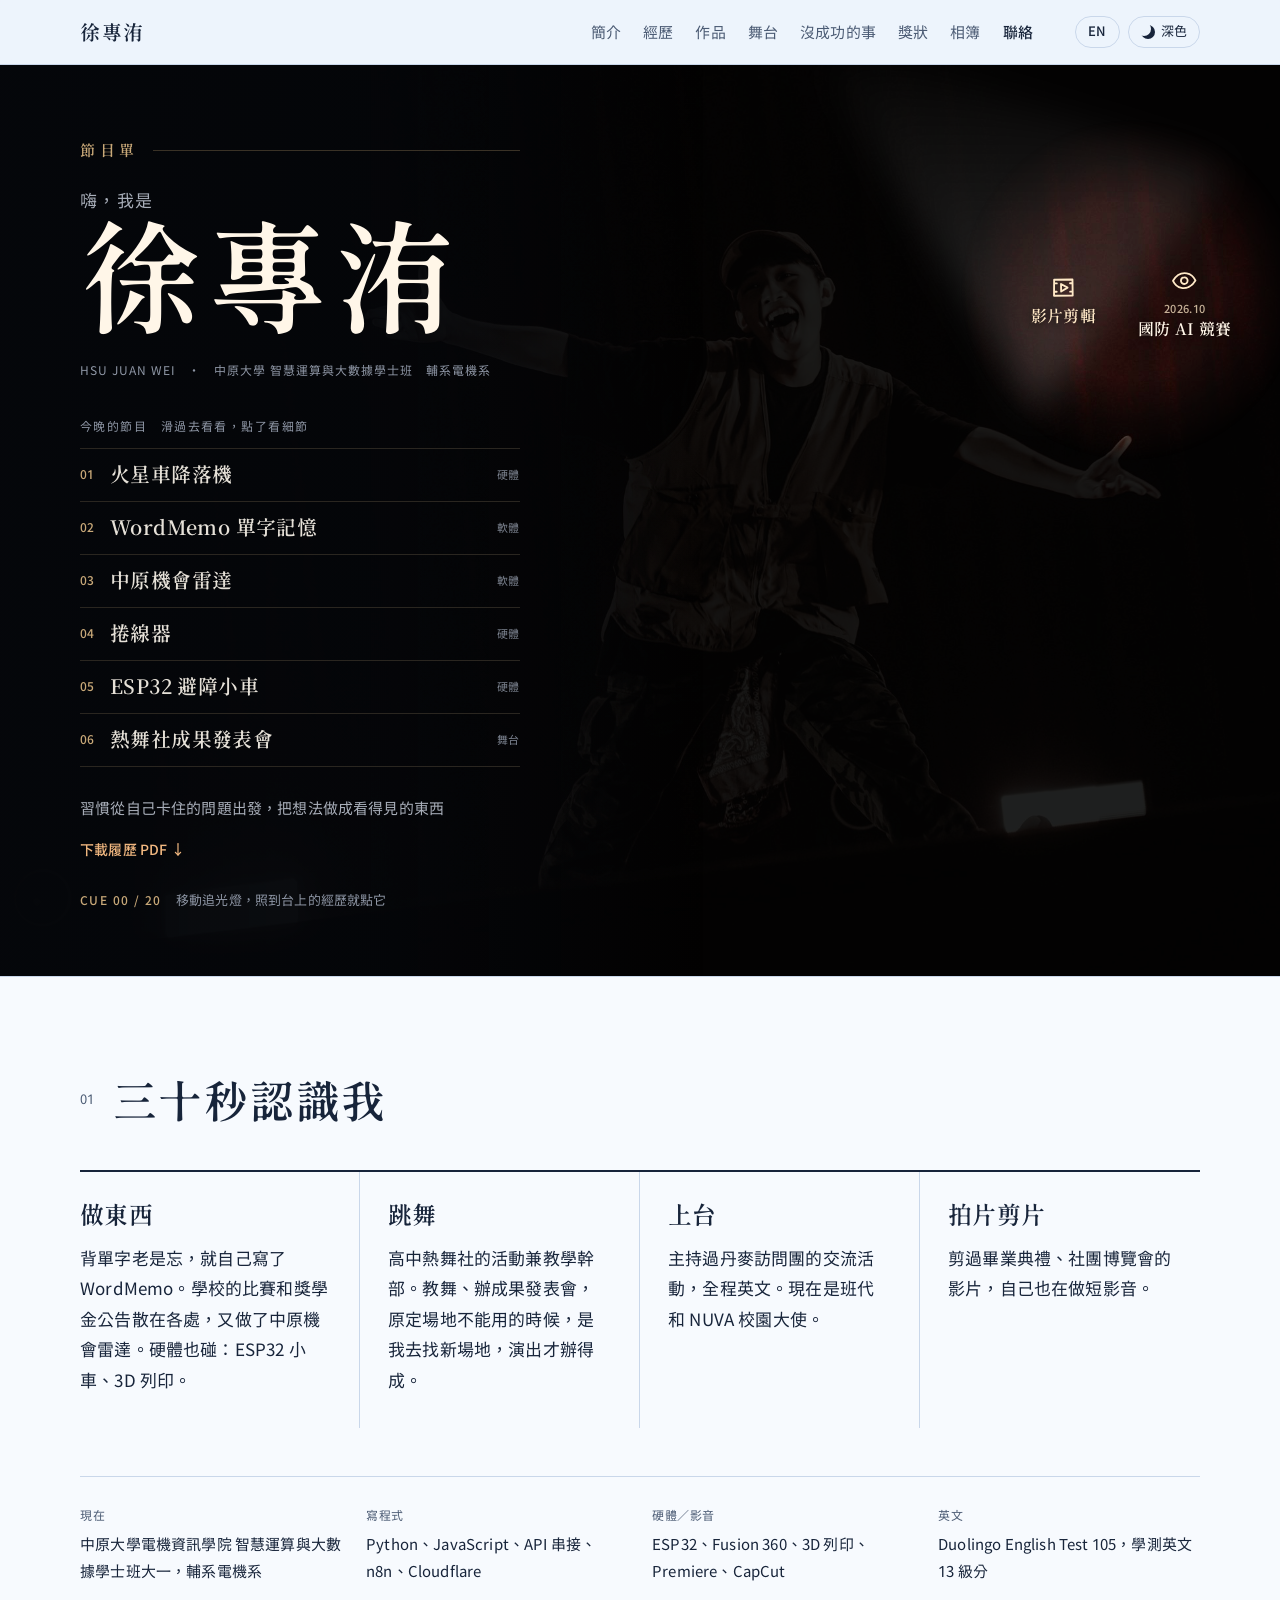
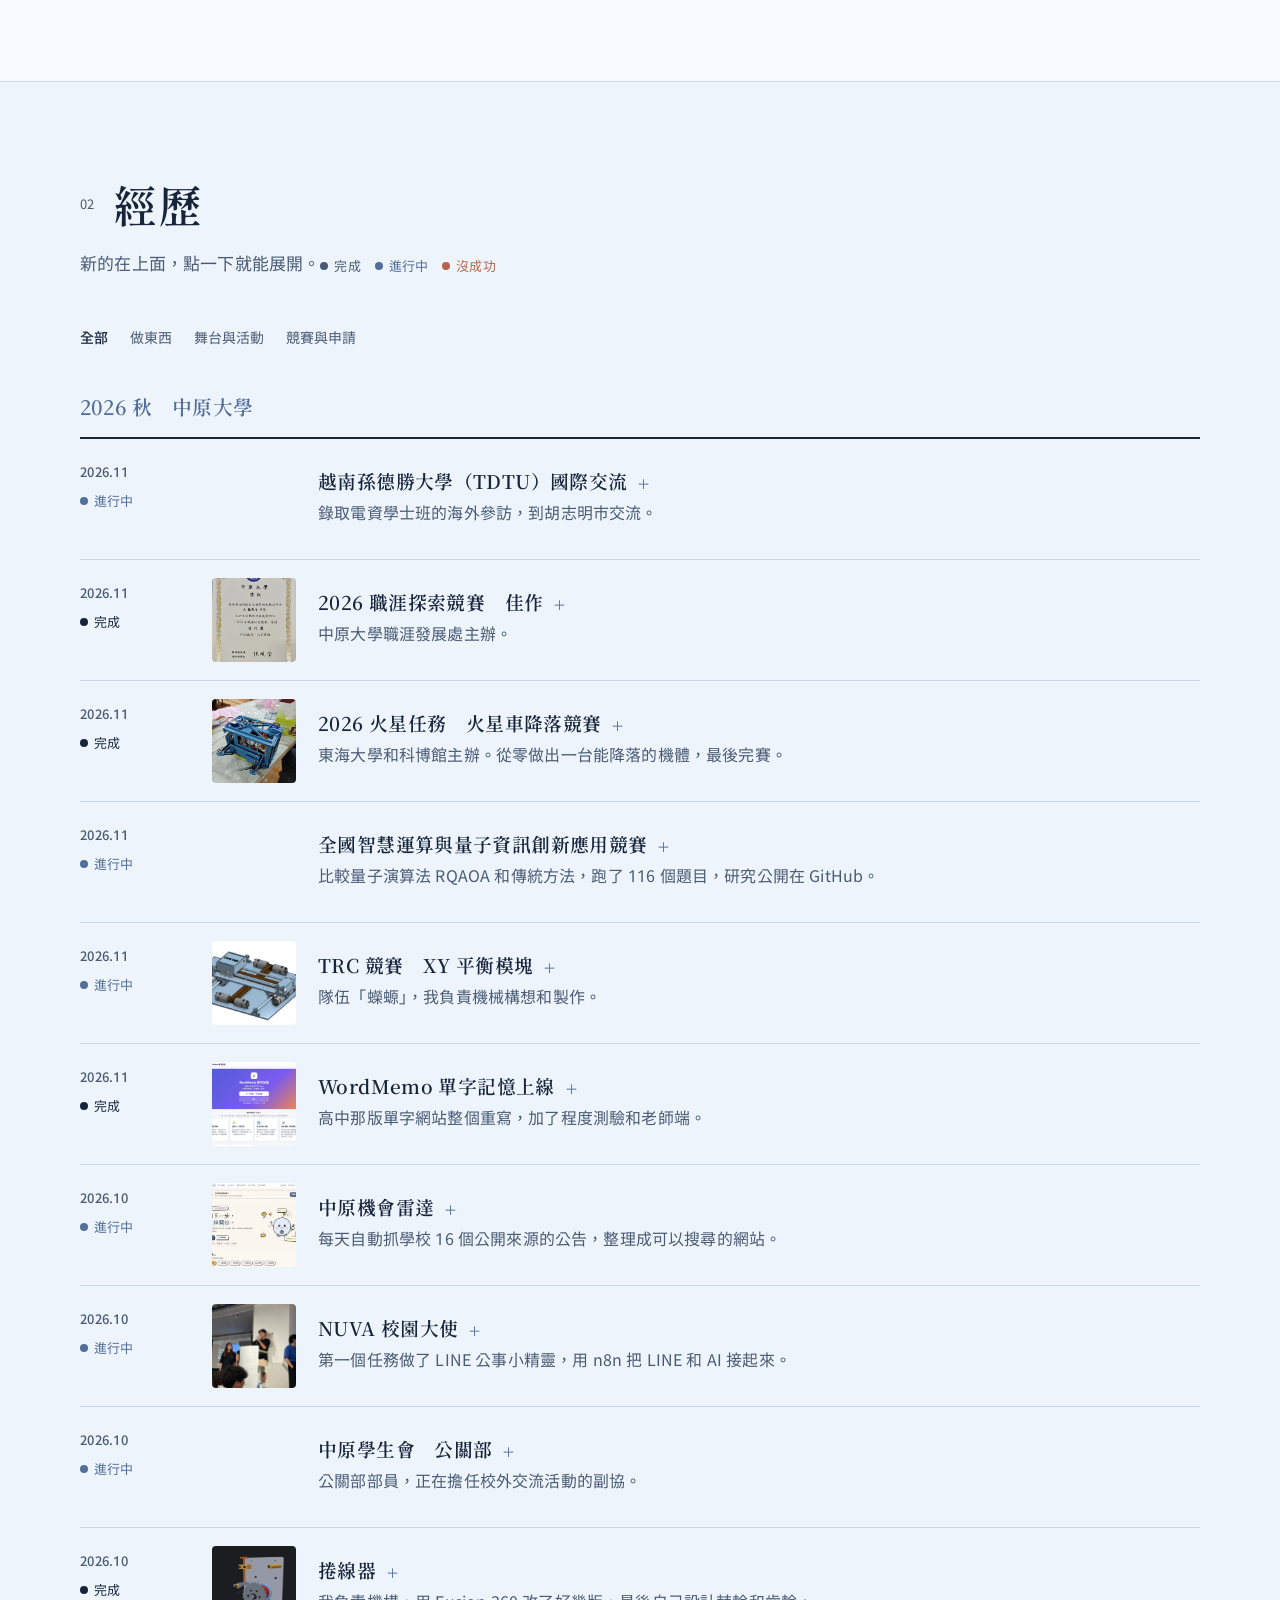
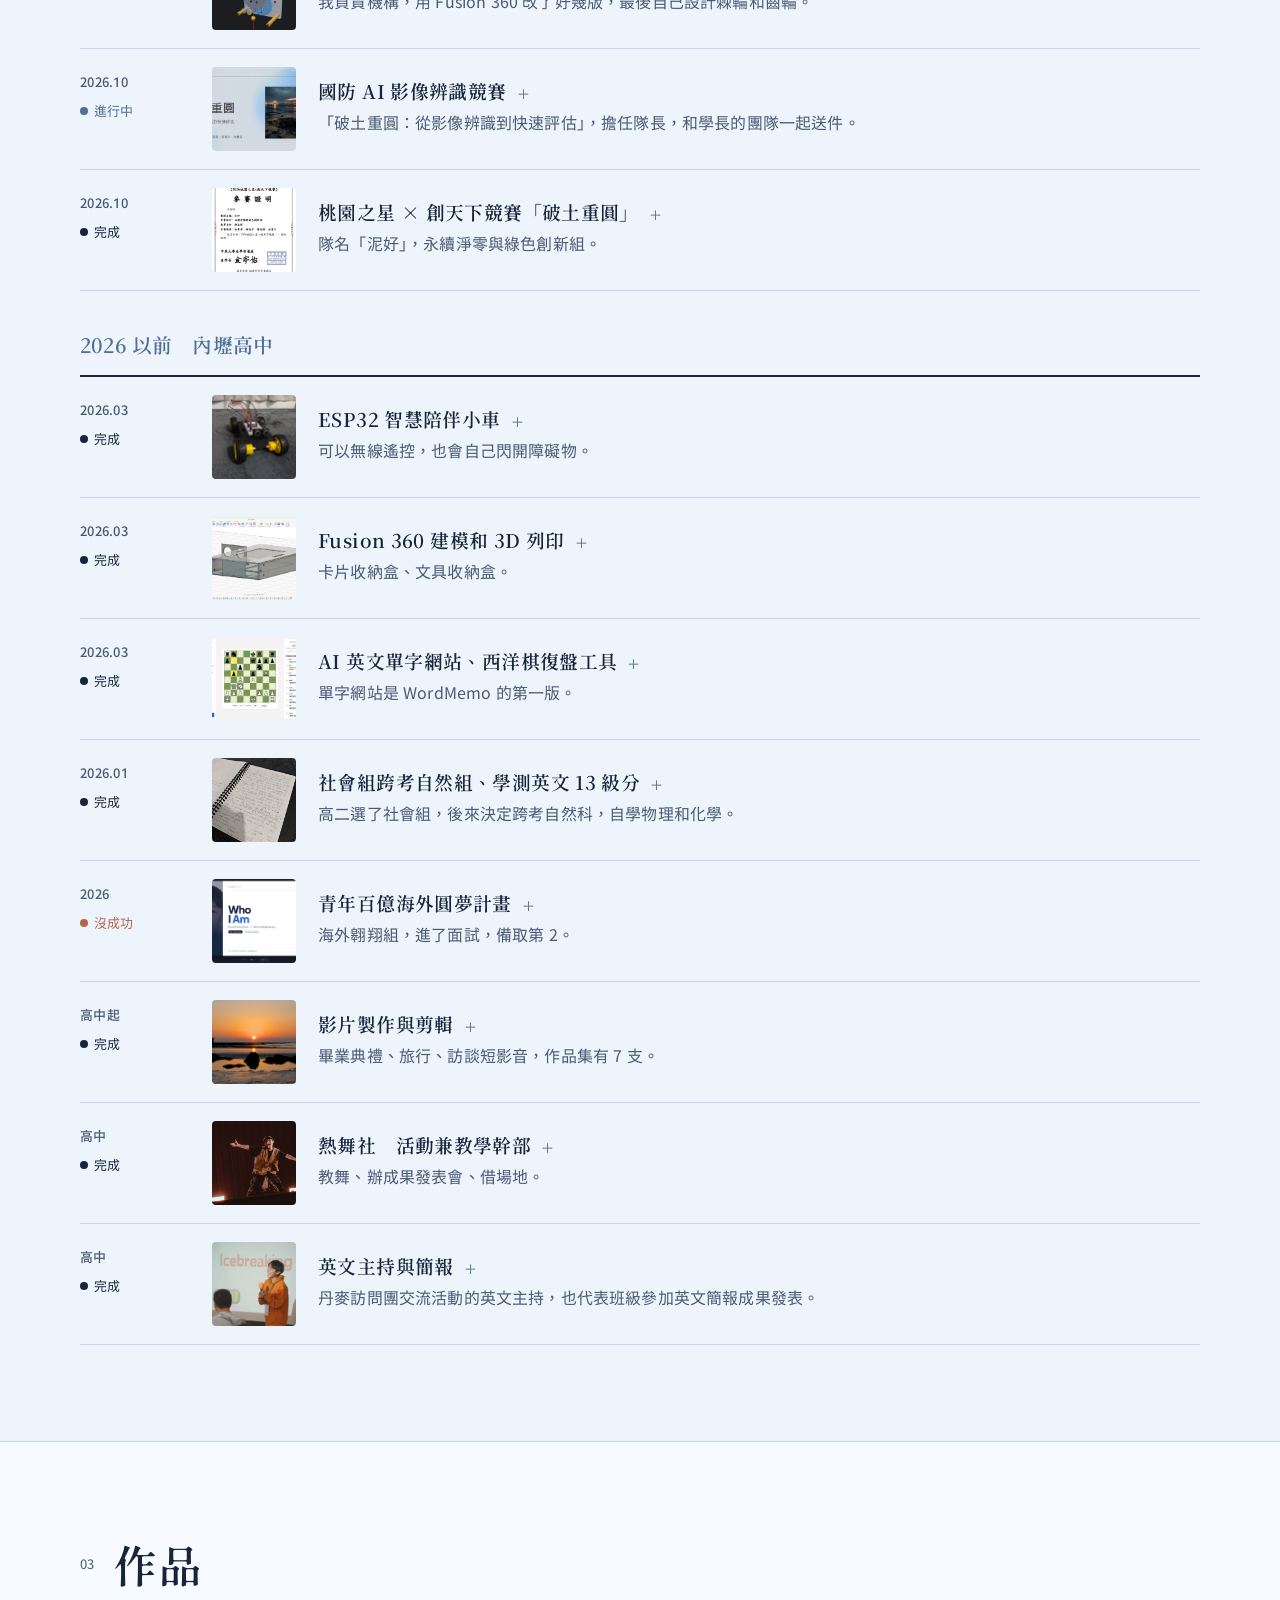
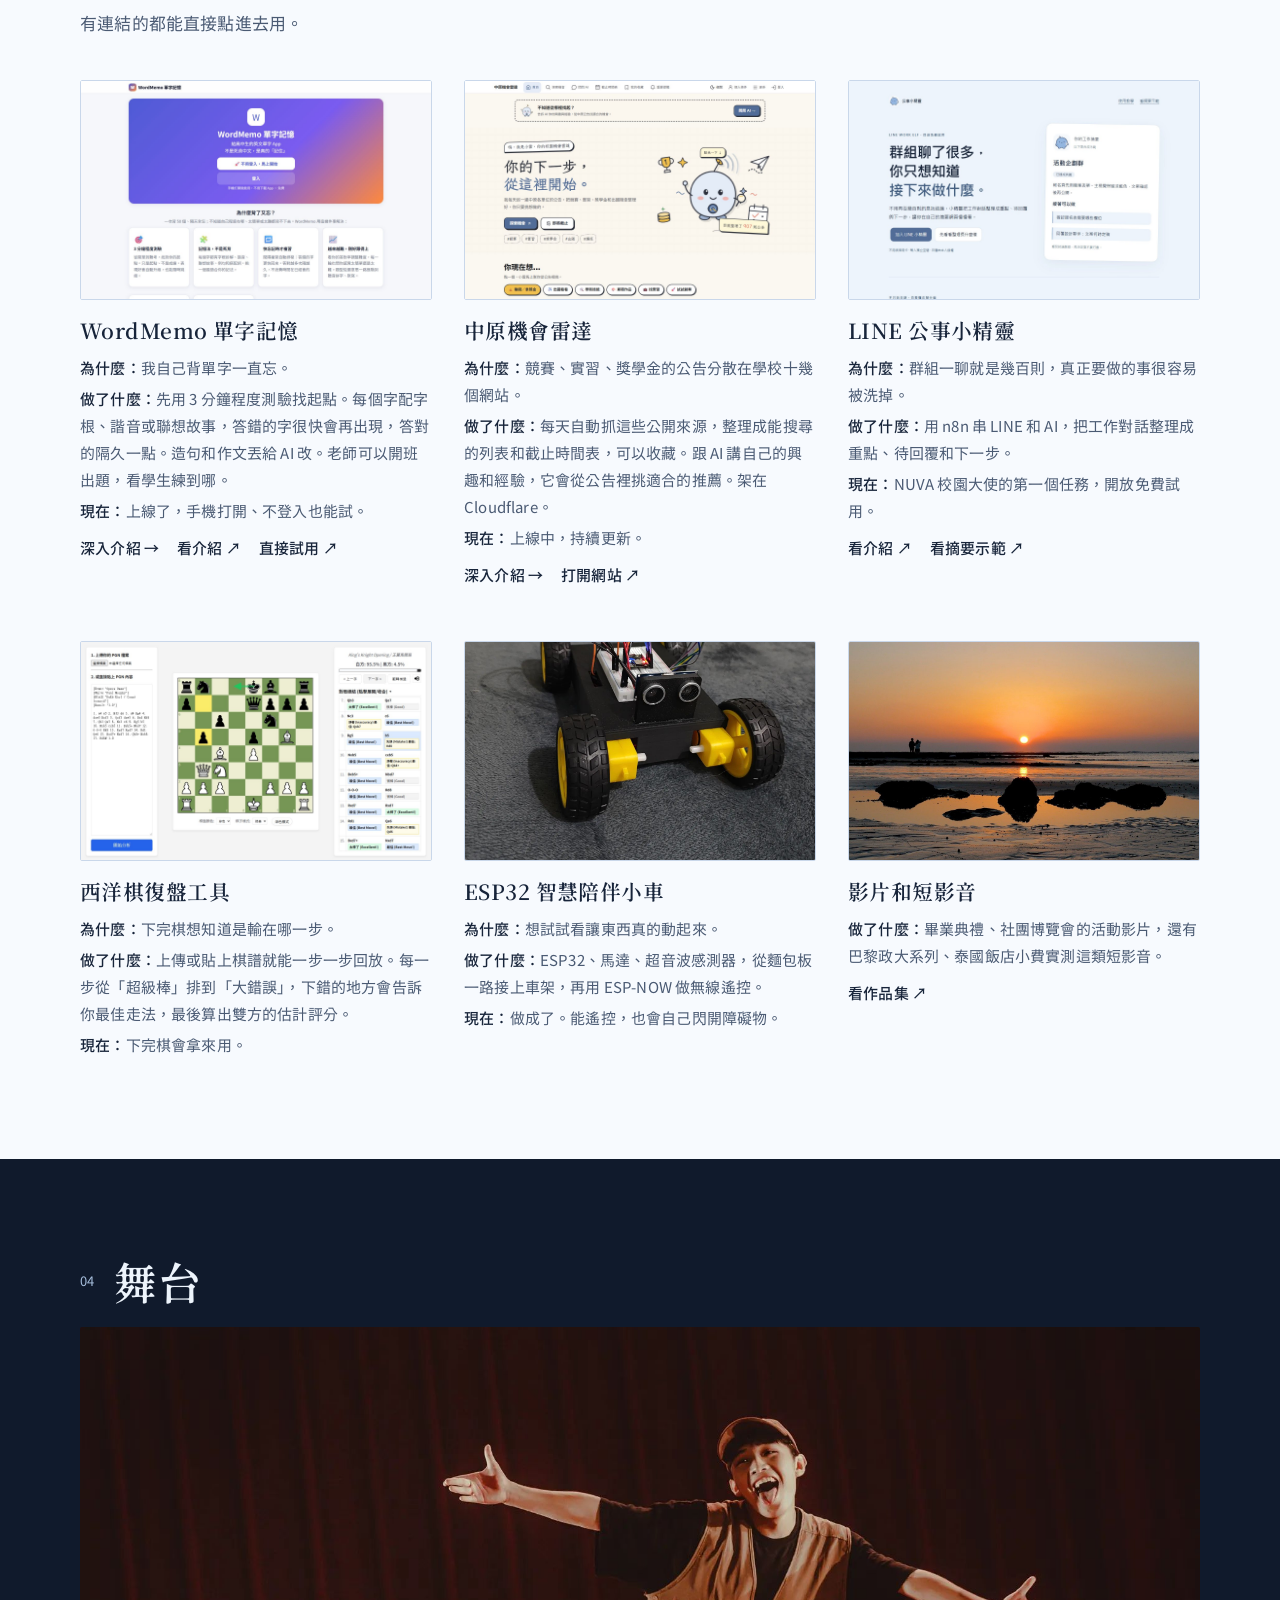
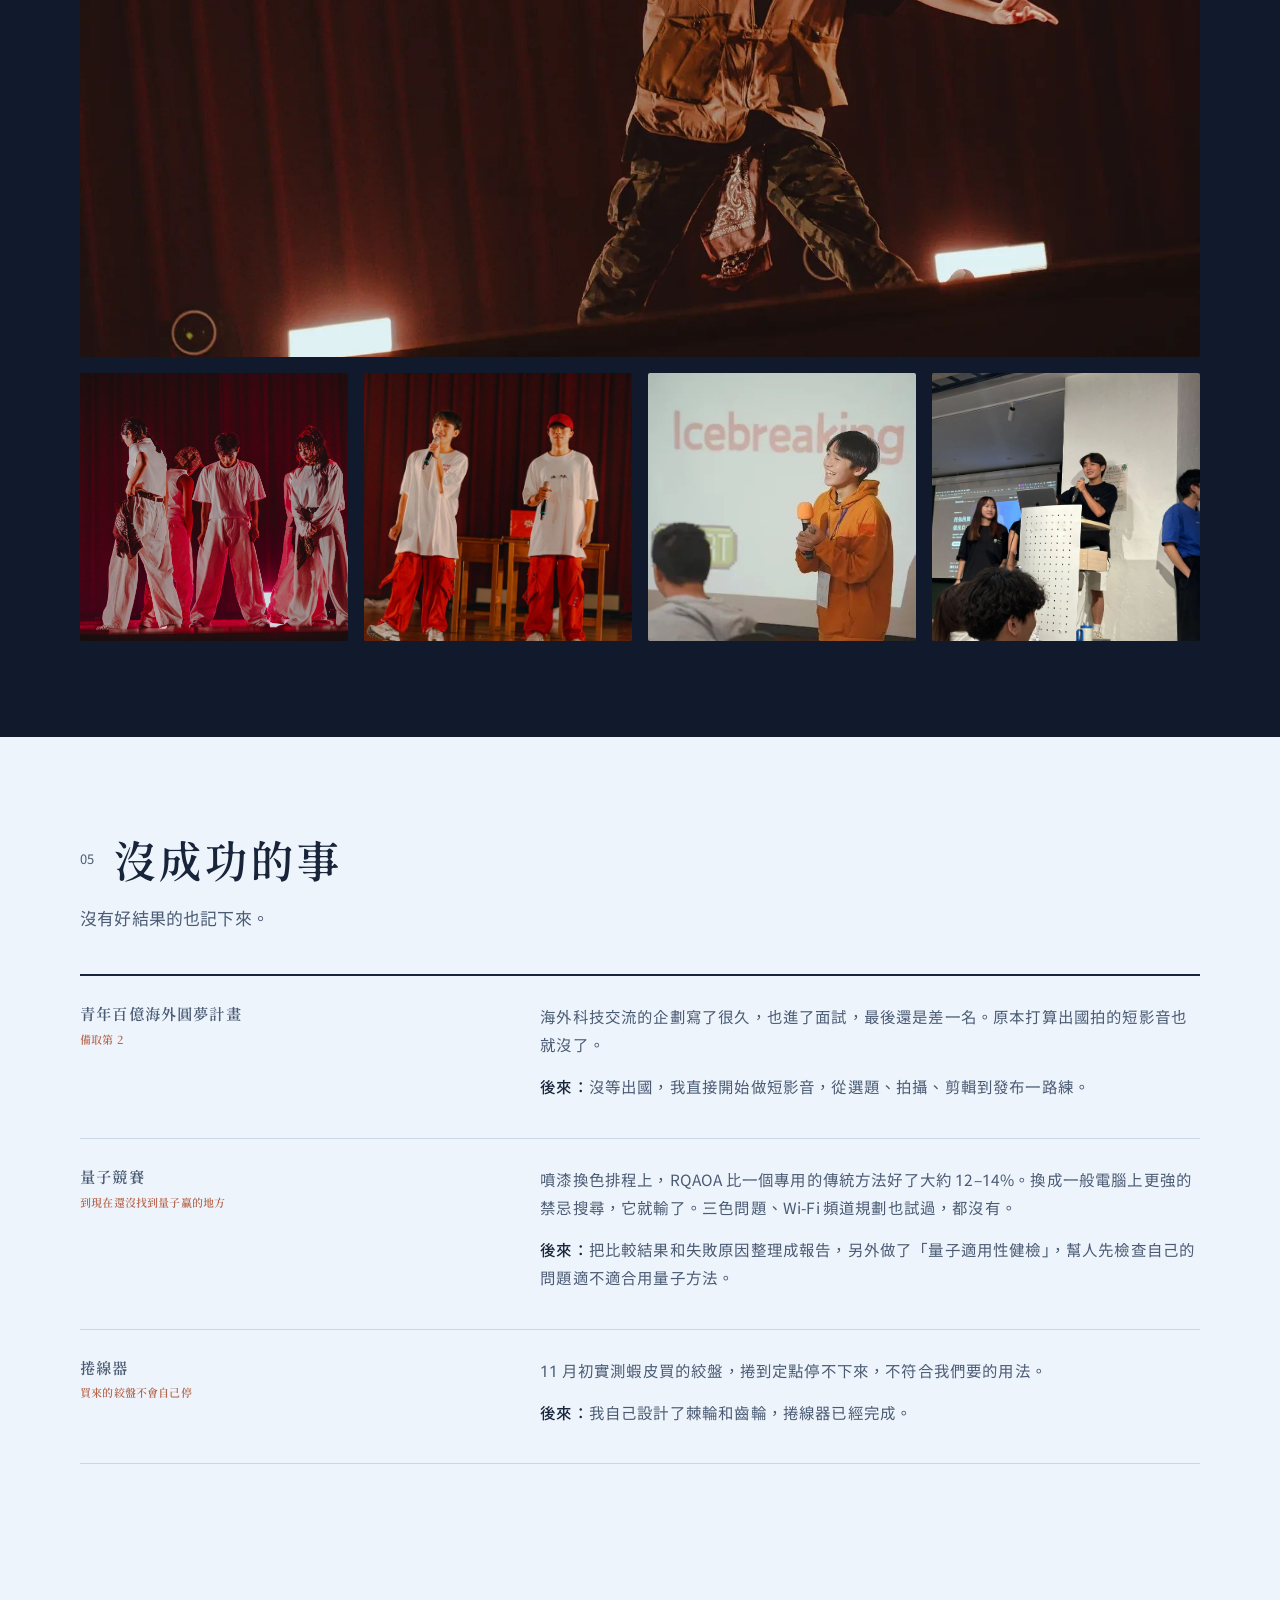
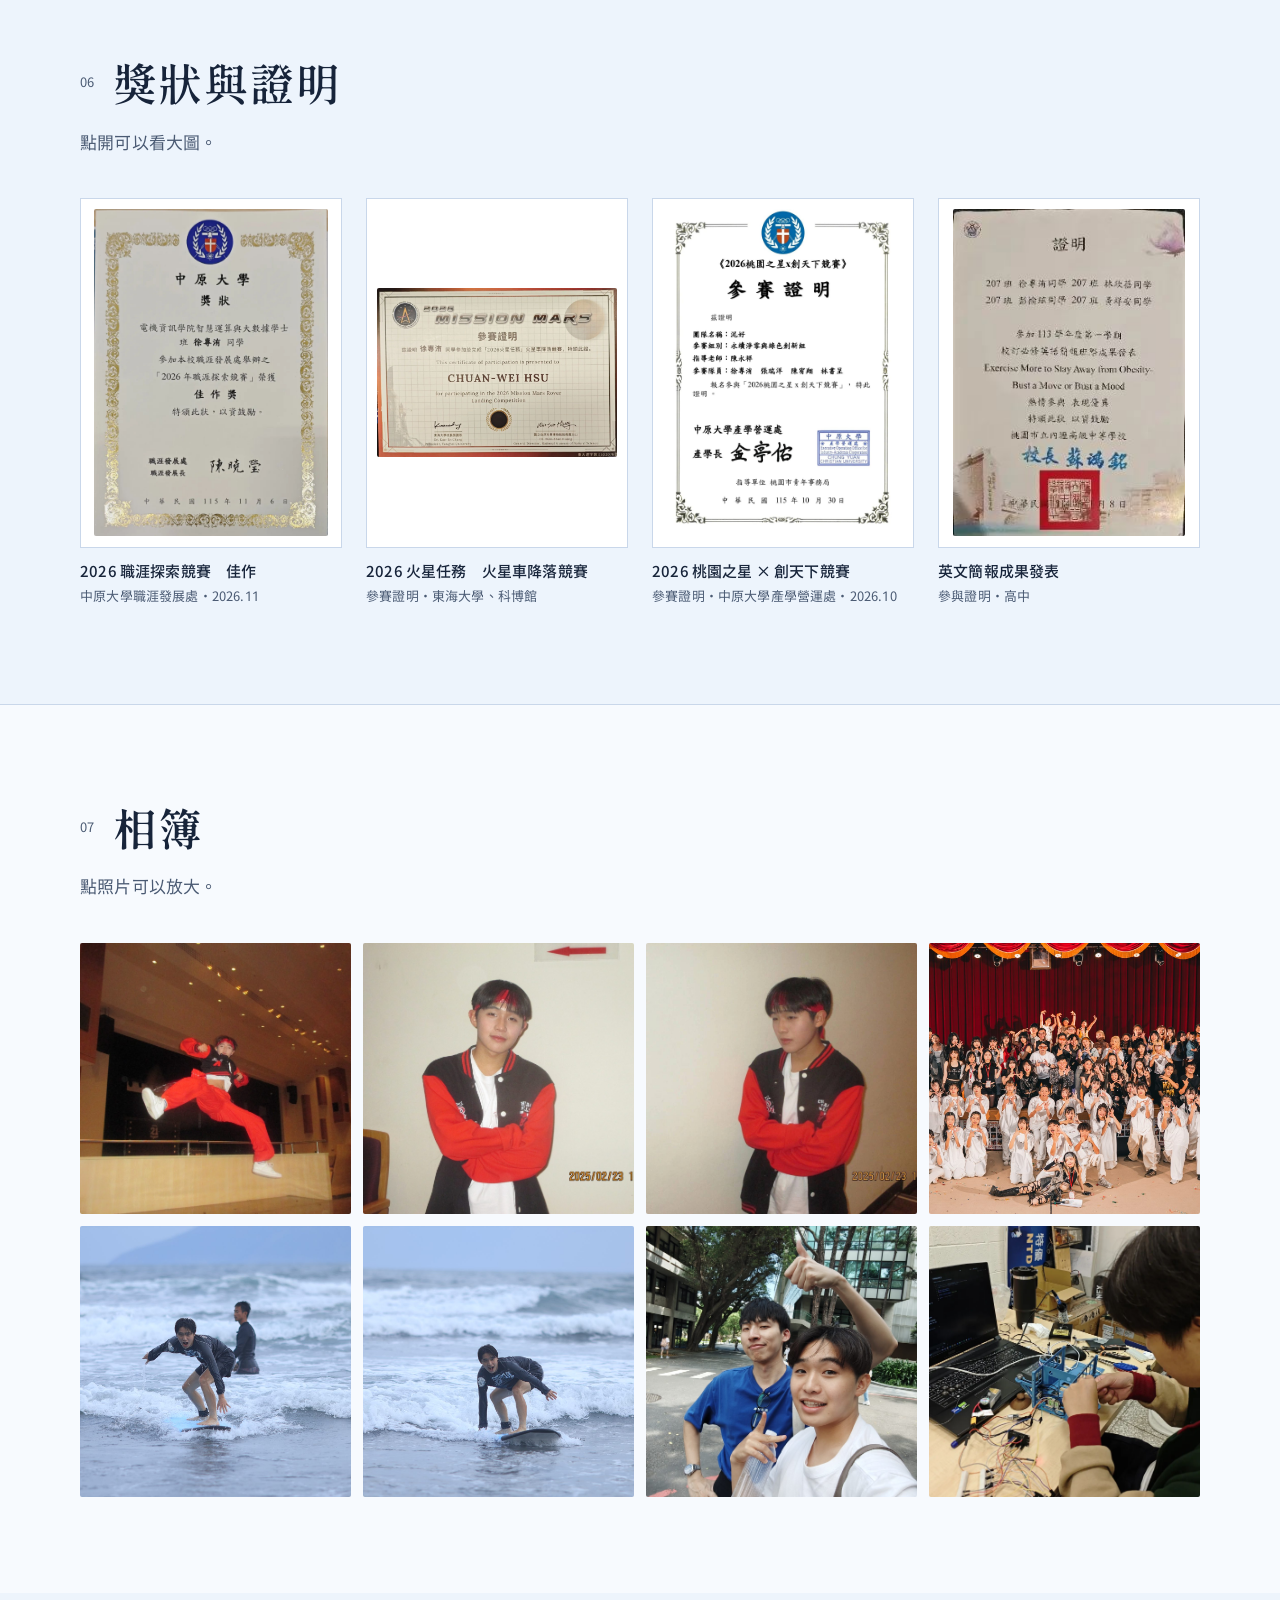
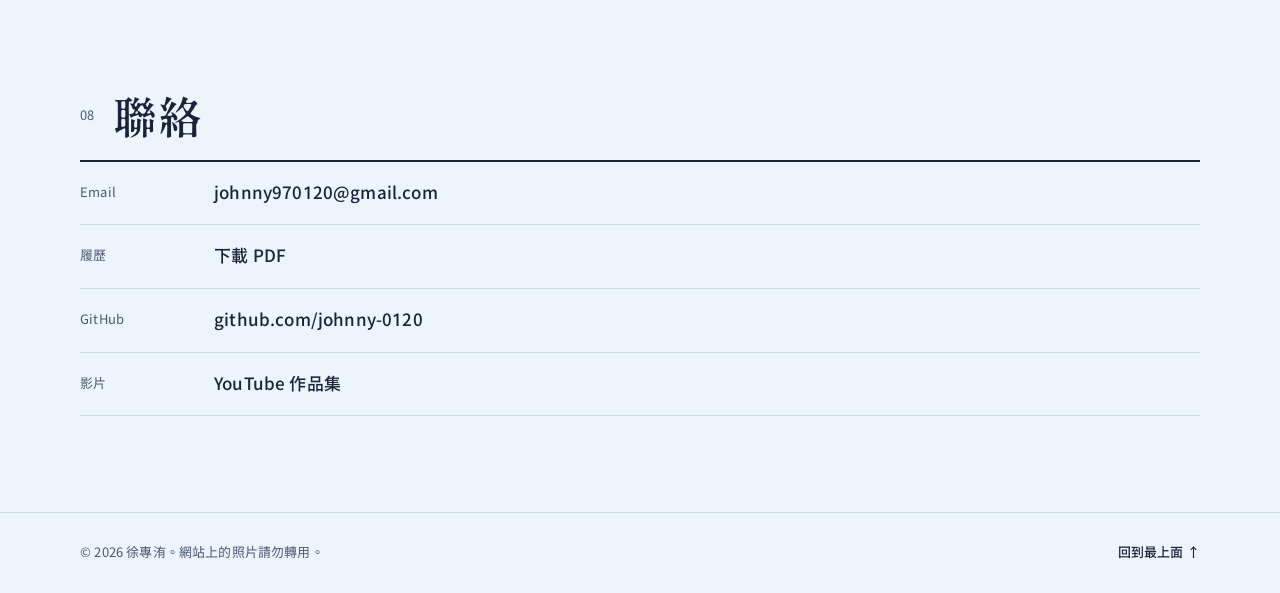
==== commit 8795a16b: "Add project deep-dive pages, resume PDFs, share cards, minor in EE - Deep-dive pages for WordMemo, R" ====
--- a/index.html
+++ b/index.html
@@ -4,16 +4,19 @@
 <meta charset="utf-8">
 <meta name="viewport" content="width=device-width, initial-scale=1">
 <title>徐專洧 Johnny</title>
-<meta name="description" content="徐專洧（Johnny），中原大學智慧運算與大數據學士班。做過 WordMemo、中原機會雷達、ESP32 小車，也跳舞、主持。成功的、還在做的、沒成功的都在這裡。">
+<meta name="description" content="徐專洧（Johnny），中原大學智慧運算與大數據學士班，輔系電機系。做過 WordMemo、中原機會雷達、ESP32 小車，也跳舞、主持。成功的、還在做的、沒成功的都在這裡。">
 <meta property="og:title" content="徐專洧 Johnny">
 <meta property="og:description" content="寫程式、做硬體、跳舞、上台主持。">
-<meta property="og:image" content="https://johnny-0120.github.io/img/hero.jpg">
+<meta property="og:image" content="https://johnny-0120.github.io/img/share-zh.jpg">
+<meta property="og:url" content="https://johnny-0120.github.io/">
+<meta property="og:type" content="website">
+<meta name="twitter:card" content="summary_large_image">
 <link rel="icon" href="data:image/svg+xml,<svg xmlns='http://www.w3.org/2000/svg' viewBox='0 0 64 64'><rect width='64' height='64' rx='14' fill='%2317243A'/><text x='32' y='44' font-size='34' text-anchor='middle' fill='%23EDF4FC' font-family='serif'>洧</text></svg>">
 <link rel="preload" href="fonts/wan-sb.woff2" as="font" type="font/woff2" crossorigin>
 <script>try{var t=localStorage.getItem("theme");if(t==="dark"||t==="light")document.documentElement.setAttribute("data-theme",t)}catch(e){}</script>
 <link rel="alternate" hreflang="zh-Hant" href="https://johnny-0120.github.io/">
 <link rel="alternate" hreflang="en" href="https://johnny-0120.github.io/en/">
-<link rel="stylesheet" href="style.css?v=40">
+<link rel="stylesheet" href="style.css?v=41">
 </head>
 <body>
 
@@ -43,26 +46,26 @@
   <div class="st-lit" aria-hidden="true"><img class="st-photo" src="img/stage-solo.jpg" alt=""></div>
   <svg class="st-beam" aria-hidden="true"><defs><linearGradient id="beamG" x1="0" y1="0" x2="0" y2="1"><stop offset="0" stop-color="#fff" stop-opacity=".0"/><stop offset="1" stop-color="#fff" stop-opacity=".16"/></linearGradient></defs><polygon fill="url(#beamG)"/></svg>
   <div class="st-shade"></div>
-  <div class="props"></div>
-
   <div class="program">
     <p class="pg-label">節目單</p>
     <h1><span class="pg-hi">嗨，我是</span><span class="name">徐專洧</span></h1>
-    <p class="pg-en">HSU JUAN WEI　·　中原大學 智慧運算與大數據學士班</p>
+    <p class="pg-en">HSU JUAN WEI　·　中原大學 智慧運算與大數據學士班　輔系電機系</p>
     <p class="pg-sub">今晚的節目　滑過去看看，點了看細節</p>
     <ol class="pg-list">
-      <li><button type="button" class="pg-item" data-img="img/mars-rover.jpg" data-target="#x-mars"><img class="pg-thumb" src="img/mars-rover.jpg" alt="" loading="lazy"><i>01</i><span class="pg-t">火星車降落機<small>ESP32 自寫飛控＋相機找降落點</small></span><em>硬體</em></button></li>
-      <li><button type="button" class="pg-item" data-img="img/wordmemo-dark.jpg?v=3" data-target="#x-wordmemo"><img class="pg-thumb" src="img/wordmemo-dark.jpg?v=3" alt="" loading="lazy"><i>02</i><span class="pg-t">WordMemo 單字記憶<small>上線中，老師可以開班出題</small></span><em>軟體</em></button></li>
-      <li><button type="button" class="pg-item" data-img="img/radar-dark.jpg?v=3" data-target="#x-radar"><img class="pg-thumb" src="img/radar-dark.jpg?v=3" alt="" loading="lazy"><i>03</i><span class="pg-t">中原機會雷達<small>每天整理 16 個公告來源</small></span><em>軟體</em></button></li>
-      <li><button type="button" class="pg-item" data-img="img/reel-ratchet.jpg" data-target="#x-winch"><img class="pg-thumb" src="img/reel-ratchet.jpg" alt="" loading="lazy"><i>04</i><span class="pg-t">捲線器<small>自己設計棘輪和齒輪</small></span><em>硬體</em></button></li>
+      <li><button type="button" class="pg-item" data-img="img/mars-rover.jpg" data-target="#x-mars" data-page="projects/mars.html"><img class="pg-thumb" src="img/mars-rover.jpg" alt="" loading="lazy"><i>01</i><span class="pg-t">火星車降落機<small>ESP32 自寫飛控＋相機找降落點</small></span><em>硬體</em></button></li>
+      <li><button type="button" class="pg-item" data-img="img/wordmemo-dark.jpg?v=3" data-target="#x-wordmemo" data-page="projects/wordmemo.html"><img class="pg-thumb" src="img/wordmemo-dark.jpg?v=3" alt="" loading="lazy"><i>02</i><span class="pg-t">WordMemo 單字記憶<small>上線中，老師可以開班出題</small></span><em>軟體</em></button></li>
+      <li><button type="button" class="pg-item" data-img="img/radar-dark.jpg?v=3" data-target="#x-radar" data-page="projects/radar.html"><img class="pg-thumb" src="img/radar-dark.jpg?v=3" alt="" loading="lazy"><i>03</i><span class="pg-t">中原機會雷達<small>每天整理 16 個公告來源</small></span><em>軟體</em></button></li>
+      <li><button type="button" class="pg-item" data-img="img/reel-ratchet.jpg" data-target="#x-winch" data-page="projects/winch.html"><img class="pg-thumb" src="img/reel-ratchet.jpg" alt="" loading="lazy"><i>04</i><span class="pg-t">捲線器<small>自己設計棘輪和齒輪</small></span><em>硬體</em></button></li>
       <li><button type="button" class="pg-item" data-img="img/esp32-car.jpg" data-target="#x-esp32"><img class="pg-thumb" src="img/esp32-car.jpg" alt="" loading="lazy"><i>05</i><span class="pg-t">ESP32 避障小車<small>無線遙控、超音波避障</small></span><em>硬體</em></button></li>
       <li><button type="button" class="pg-item" data-img="img/dance-group.jpg" data-target="#x-dance"><img class="pg-thumb" src="img/dance-group.jpg" alt="" loading="lazy"><i>06</i><span class="pg-t">熱舞社成果發表會<small>場地跳票後另找場地辦完</small></span><em>舞台</em></button></li>
     </ol>
     <p class="pg-lede">習慣從自己卡住的問題出發，把想法做成看得見的東西</p>
+    <p class="pg-cv"><a href="resume/hsu-juan-wei-resume-zh.pdf" target="_blank" rel="noopener">下載履歷 PDF ↓</a></p>
     <div class="cue-line" aria-live="polite">
       <p class="cue-hint"><b>CUE <span class="got">00</span> / <span class="total">00</span></b>移動追光燈，照到台上的經歷就點它</p>
     </div>
   </div>
+  <div class="props" role="group" aria-label="舞台上的經歷"></div>
 </section>
 
 <!-- QUICK -->
@@ -87,7 +90,7 @@
     </article>
   </div>
   <dl class="facts">
-    <div><dt>現在</dt><dd>中原大學電資學院大一</dd></div>
+    <div><dt>現在</dt><dd>中原大學電機資訊學院 智慧運算與大數據學士班大一，輔系電機系</dd></div>
     <div><dt>寫程式</dt><dd>Python、JavaScript、API 串接、n8n、Cloudflare</dd></div>
     <div><dt>硬體／影音</dt><dd>ESP32、Fusion 360、3D 列印、Premiere、CapCut</dd></div>
     <div><dt>英文</dt><dd>Duolingo English Test 105，學測英文 13 級分</dd></div>
@@ -133,6 +136,7 @@
       <img class="thumb" src="img/mars-rover.jpg" alt="" loading="lazy">
       <div><h3>2026 火星任務　火星車降落競賽</h3><p>東海大學和科博館主辦。從零做出一台能降落的機體，最後完賽。</p></div></summary>
       <div class="more">
+        <p class="work-links"><a class="deep-link" href="projects/mars.html">深入介紹 →</a></p>
         <p>機體是 3D 列印的藍色框架。飛控是我們用 ESP32 自己寫的四軸飛控，再加一顆 ESP32 相機辨識地上的 AprilTag，讓機體自己找降落點。</p>
         <p>降落方式是和隊友一起設計的，從零做到在比賽場上完賽。</p>
         <div class="more-photos">
@@ -163,6 +167,7 @@
       <img class="thumb" src="img/trc-xy.jpg" alt="" loading="lazy">
       <div><h3>TRC 競賽　XY 平衡模塊</h3><p>隊伍「蠑螈」，我負責機械構想和製作。</p></div></summary>
       <div class="more">
+        <p class="work-links"><a class="deep-link" href="projects/trc.html">深入介紹 →</a></p>
         <p>這是裝在物流無人車上的配重補償模組。工廠常把貨物疊得很高，無人車轉彎、煞車或被撞時容易翻倒，現場多半只能放慢速度。</p>
         <p>我們在載台四個角裝荷重元量受力，算出往哪個方向快要倒，再用 X、Y 兩軸的皮帶帶動一塊配重去補償。每一軸 4 顆 775 馬達左右同步驅動，配重用 PID 加 S curve 控制，移動時不會晃到車體。</p>
         <p>8 頁技術說明書裡的初步模擬：加裝後靜態傾倒臨界力提升約 11–12%。接下來要做配重、同步反應和載貨的實測。</p>
@@ -179,6 +184,7 @@
       <img class="thumb" src="img/wordmemo.jpg?v=3" data-dark="img/wordmemo-dark.jpg?v=3" alt="" loading="lazy">
       <div><h3>WordMemo 單字記憶上線</h3><p>高中那版單字網站整個重寫，加了程度測驗和老師端。</p></div></summary>
       <div class="more">
+        <p class="work-links"><a class="deep-link" href="projects/wordmemo.html">深入介紹 →</a></p>
         <p>單字庫是大考中心高中 6000 字。學生端能學習、複習、拼字、AI 造句和作文批改；老師端可以開班、出題、看結果。不登入也能先試。</p>
         <p class="work-links"><a href="https://wordmemo.johnny970120.workers.dev/about" target="_blank" rel="noopener">看介紹 ↗</a><a href="https://wordmemo.johnny970120.workers.dev" target="_blank" rel="noopener">直接試用 ↗</a></p>
         <div class="more-photos"><img src="img/wordmemo.jpg?v=3" data-dark="img/wordmemo-dark.jpg?v=3" alt="WordMemo 首頁" loading="lazy"></div>
@@ -190,6 +196,7 @@
       <img class="thumb" src="img/radar.jpg?v=3" data-dark="img/radar-dark.jpg?v=3" alt="" loading="lazy">
       <div><h3>中原機會雷達</h3><p>每天自動抓學校 16 個公開來源的公告，整理成可以搜尋的網站。</p></div></summary>
       <div class="more">
+        <p class="work-links"><a class="deep-link" href="projects/radar.html">深入介紹 →</a></p>
         <p>競賽、實習、獎學金、出國、講座都收。有截止時間表、收藏和重要提醒，也能跟 AI 說自己的興趣，讓它從公告裡挑。</p>
         <p>技術上用 TypeScript、React、Cloudflare D1、Google 登入，可以裝成手機 App（PWA）收推播。10 月底整個搬到 Cloudflare，五千多筆資料一起搬過去。</p>
         <p class="work-links"><a href="https://cycu-radar-app.johnny970120.workers.dev" target="_blank" rel="noopener">打開網站 ↗</a></p>
@@ -225,6 +232,7 @@
       <img class="thumb" src="img/reel-mk4.jpg" alt="" loading="lazy">
       <div><h3>捲線器</h3><p>我負責機構，用 Fusion 360 改了好幾版，最後自己設計棘輪和齒輪。</p></div></summary>
       <div class="more">
+        <p class="work-links"><a class="deep-link" href="projects/winch.html">深入介紹 →</a></p>
         <p>每一版都換過配置和零件尺寸，也用 ESP32-C3 做了手機控制。買來的絞盤不會自己停，我就自己設計棘輪和齒輪換掉它：捲筒旁邊加一片棘輪，棘爪卡住就能停在定點。現在的機構已經完成。</p>
         <div class="more-photos">
           <img src="img/reel-mk4.jpg" alt="捲線器 Mk4 整體機構" loading="lazy">
@@ -258,14 +266,6 @@
         <div class="more-photos"><img src="img/cert-chuangtianxia.jpg" alt="2026 桃園之星 x 創天下競賽參賽證明" loading="lazy"></div>
       </div>
     </details></li>
-
-    <li id="x-classrep" data-shape="flag" data-short="班代" data-c="stage" class="plain">
-      <div class="row">
-        <div class="meta"><time>2026.09</time><span class="st st-now">進行中</span></div>
-      <span class="thumb none"></span>
-        <div><h3>班代</h3></div>
-      </div>
-    </li>
 
     <li class="tl-year">2026 以前　內壢高中</li>
 
@@ -364,24 +364,16 @@
       </div>
     </details></li>
 
-    <li id="x-denmark" data-shape="bubble" data-short="丹麥交流主持" data-c="stage"><details><summary>
+    <li id="x-denmark" data-shape="bubble" data-short="英文主持與簡報" data-c="stage"><details><summary>
       <div class="meta"><time>高中</time><span class="st st-done">完成</span></div>
       <img class="thumb" src="img/host-denmark.jpg" alt="" loading="lazy">
-      <div><h3>丹麥訪問團交流活動　英文主持</h3><p>破冰遊戲和整場流程都由我用英文帶。</p></div></summary>
+      <div><h3>英文主持與簡報</h3><p>丹麥訪問團交流活動的英文主持，也代表班級參加英文簡報成果發表。</p></div></summary>
       <div class="more">
         <p>2024 年 3 月，和同學 William 一起用英文主持。開場之後帶大家玩「Treasure Hunt」：把照片切成 9 片藏在一樓，各組去找，最後還有交換碎片的協商時間。</p>
         <p>事前要熟悉流程、介紹雙方背景，現場用英文把每個段落接起來。</p>
-        <div class="more-photos"><img src="img/host-denmark.jpg" alt="拿麥克風主持破冰遊戲" loading="lazy"></div>
-      </div>
-    </details></li>
-
-    <li id="x-engpres" data-shape="bubble" data-short="英文簡報" data-c="stage"><details><summary>
-      <div class="meta"><time>高中</time><span class="st st-done">完成</span></div>
-      <img class="thumb" src="img/cert-english.jpg" alt="" loading="lazy">
-      <div><h3>班級英文簡報代表</h3><p>代表班上參加英文簡報成果發表。</p></div></summary>
-      <div class="more">
         <p>英文簡報課上，我把簡報和舞蹈表演結合在一起，老師推薦我代表班級去參加英文簡報成果發表會。</p>
-        <div class="more-photos"><img src="img/cert-english.jpg" alt="英文簡報活動參與證明" loading="lazy"></div>
+        <div class="more-photos"><img src="img/host-denmark.jpg" alt="拿麥克風主持破冰遊戲" loading="lazy">
+          <img src="img/cert-english.jpg" alt="英文簡報活動參與證明" loading="lazy"></div>
       </div>
     </details></li>
   </ol>
@@ -400,7 +392,7 @@
         <p><b>為什麼：</b>我自己背單字一直忘。</p>
         <p><b>做了什麼：</b>先用 3 分鐘程度測驗找起點。每個字配字根、諧音或聯想故事，答錯的字很快會再出現，答對的隔久一點。造句和作文丟給 AI 改。老師可以開班出題，看學生練到哪。</p>
         <p><b>現在：</b>上線了，手機打開、不登入也能試。</p>
-        <p class="work-links"><a href="https://wordmemo.johnny970120.workers.dev/about" target="_blank" rel="noopener">看介紹 ↗</a><a href="https://wordmemo.johnny970120.workers.dev" target="_blank" rel="noopener">直接試用 ↗</a></p>
+        <p class="work-links"><a class="deep-link" href="projects/wordmemo.html">深入介紹 →</a><a href="https://wordmemo.johnny970120.workers.dev/about" target="_blank" rel="noopener">看介紹 ↗</a><a href="https://wordmemo.johnny970120.workers.dev" target="_blank" rel="noopener">直接試用 ↗</a></p>
       </div>
     </article>
     <article class="work">
@@ -410,7 +402,7 @@
         <p><b>為什麼：</b>競賽、實習、獎學金的公告分散在學校十幾個網站。</p>
         <p><b>做了什麼：</b>每天自動抓這些公開來源，整理成能搜尋的列表和截止時間表，可以收藏。跟 AI 講自己的興趣和經驗，它會從公告裡挑適合的推薦。架在 Cloudflare。</p>
         <p><b>現在：</b>上線中，持續更新。</p>
-        <p class="work-links"><a href="https://cycu-radar-app.johnny970120.workers.dev" target="_blank" rel="noopener">打開網站 ↗</a></p>
+        <p class="work-links"><a class="deep-link" href="projects/radar.html">深入介紹 →</a><a href="https://cycu-radar-app.johnny970120.workers.dev" target="_blank" rel="noopener">打開網站 ↗</a></p>
       </div>
     </article>
     <article class="work">
@@ -534,7 +526,7 @@
   <h2 class="sec-title"><span>08</span>聯絡</h2>
   <ul class="contact-list">
     <li><span>Email</span><a href="mailto:johnny970120@gmail.com">johnny970120@gmail.com</a></li>
-    <li><span>電話</span><a href="tel:+886928786050">0928-786-050</a></li>
+    <li><span>履歷</span><a href="resume/hsu-juan-wei-resume-zh.pdf" target="_blank" rel="noopener">下載 PDF</a></li>
     <li><span>GitHub</span><a href="https://github.com/johnny-0120" target="_blank" rel="noopener">github.com/johnny-0120</a></li>
     <li><span>影片</span><a href="https://www.youtube.com/playlist?list=PLNdr0lbFCzFA" target="_blank" rel="noopener">YouTube 作品集</a></li>
   </ul>
@@ -552,6 +544,6 @@
   <img alt="">
 </div>
 
-<script src="main.js?v=30"></script>
+<script src="main.js?v=31"></script>
 </body>
 </html>
--- a/style.css
+++ b/style.css
@@ -602,3 +602,35 @@
 html[lang="en"] .pg-label{letter-spacing:.06em}
 @media (max-width:640px){.bar-name{font-size:17px}.bar-right{gap:0}.lang-btn{padding:3px 10px}}
 @media (max-width:340px){.bar-name{font-size:15px}.lang-btn{padding:3px 8px;margin-right:6px}.menu-btn{padding:4px 10px}}
+
+/* ---------- 作品深入介紹頁 ---------- */
+.pj-main{max-width:860px;margin:0 auto;padding:48px 16px 80px}
+.pj-back{display:inline-block;font-size:14px;color:var(--ink-2);margin-bottom:36px}
+.pj-back:hover{color:var(--ink)}
+.pj-kind{font-size:13px;letter-spacing:.1em;color:var(--accent);margin-bottom:8px}
+.pj-title{font-family:var(--serif);font-size:clamp(40px,6vw,68px);line-height:1.15;margin-bottom:18px}
+.pj-lede{font-size:19px;line-height:1.75;color:var(--ink);max-width:36em;margin-bottom:36px}
+.pj-cover{margin:0 0 32px}
+.pj-cover img{width:100%;max-height:560px;object-fit:cover;object-position:50% 40%;border-radius:4px;background:var(--img-bg)}
+.pj-meta{display:grid;grid-template-columns:repeat(auto-fit,minmax(180px,1fr));gap:18px 28px;margin:0 0 26px;padding:22px 0;border-top:2px solid var(--ink);border-bottom:1px solid var(--line)}
+.pj-meta dt{font-size:12px;color:var(--ink-2);letter-spacing:.06em}
+.pj-meta dd{margin:4px 0 0;font-size:15px}
+.pj-links{margin-bottom:12px}
+.pj-sec{margin-top:52px}
+.pj-sec h2{font-family:var(--serif);font-size:26px;margin-bottom:16px}
+.pj-sec p,.pj-sec li{font-size:16.5px;line-height:1.9;color:var(--ink)}
+.pj-sec ul{padding-left:1.2em;margin:0}
+.pj-sec li{margin-bottom:10px}
+.pj-sec li::marker{color:var(--accent)}
+.pj-sec .masonry{grid-template-columns:repeat(3,minmax(0,1fr))}
+.pj-more{margin-top:64px;padding-top:24px;border-top:1px solid var(--line);display:flex;flex-wrap:wrap;gap:10px 24px;align-items:baseline}
+.pj-more p{width:100%;font-size:13px;color:var(--ink-2)}
+.pj-more a{font-family:var(--serif);font-size:18px;font-weight:600;color:var(--ink)}
+.pj-more a:hover{color:var(--accent)}
+.deep-link{font-weight:700!important}
+@media (max-width:640px){.pj-main{padding-top:28px}.pj-lede{font-size:17px}.pj-sec .masonry{grid-template-columns:repeat(2,minmax(0,1fr))}}
+.prop:focus-visible{outline:2px solid #F2B880;outline-offset:4px;border-radius:4px}
+
+.pg-cv{margin:-14px 0 26px;font-size:14px}
+.pg-cv a{color:#F2B880;font-weight:600;pointer-events:auto}
+.pg-cv a:hover{color:#FFF6E8}
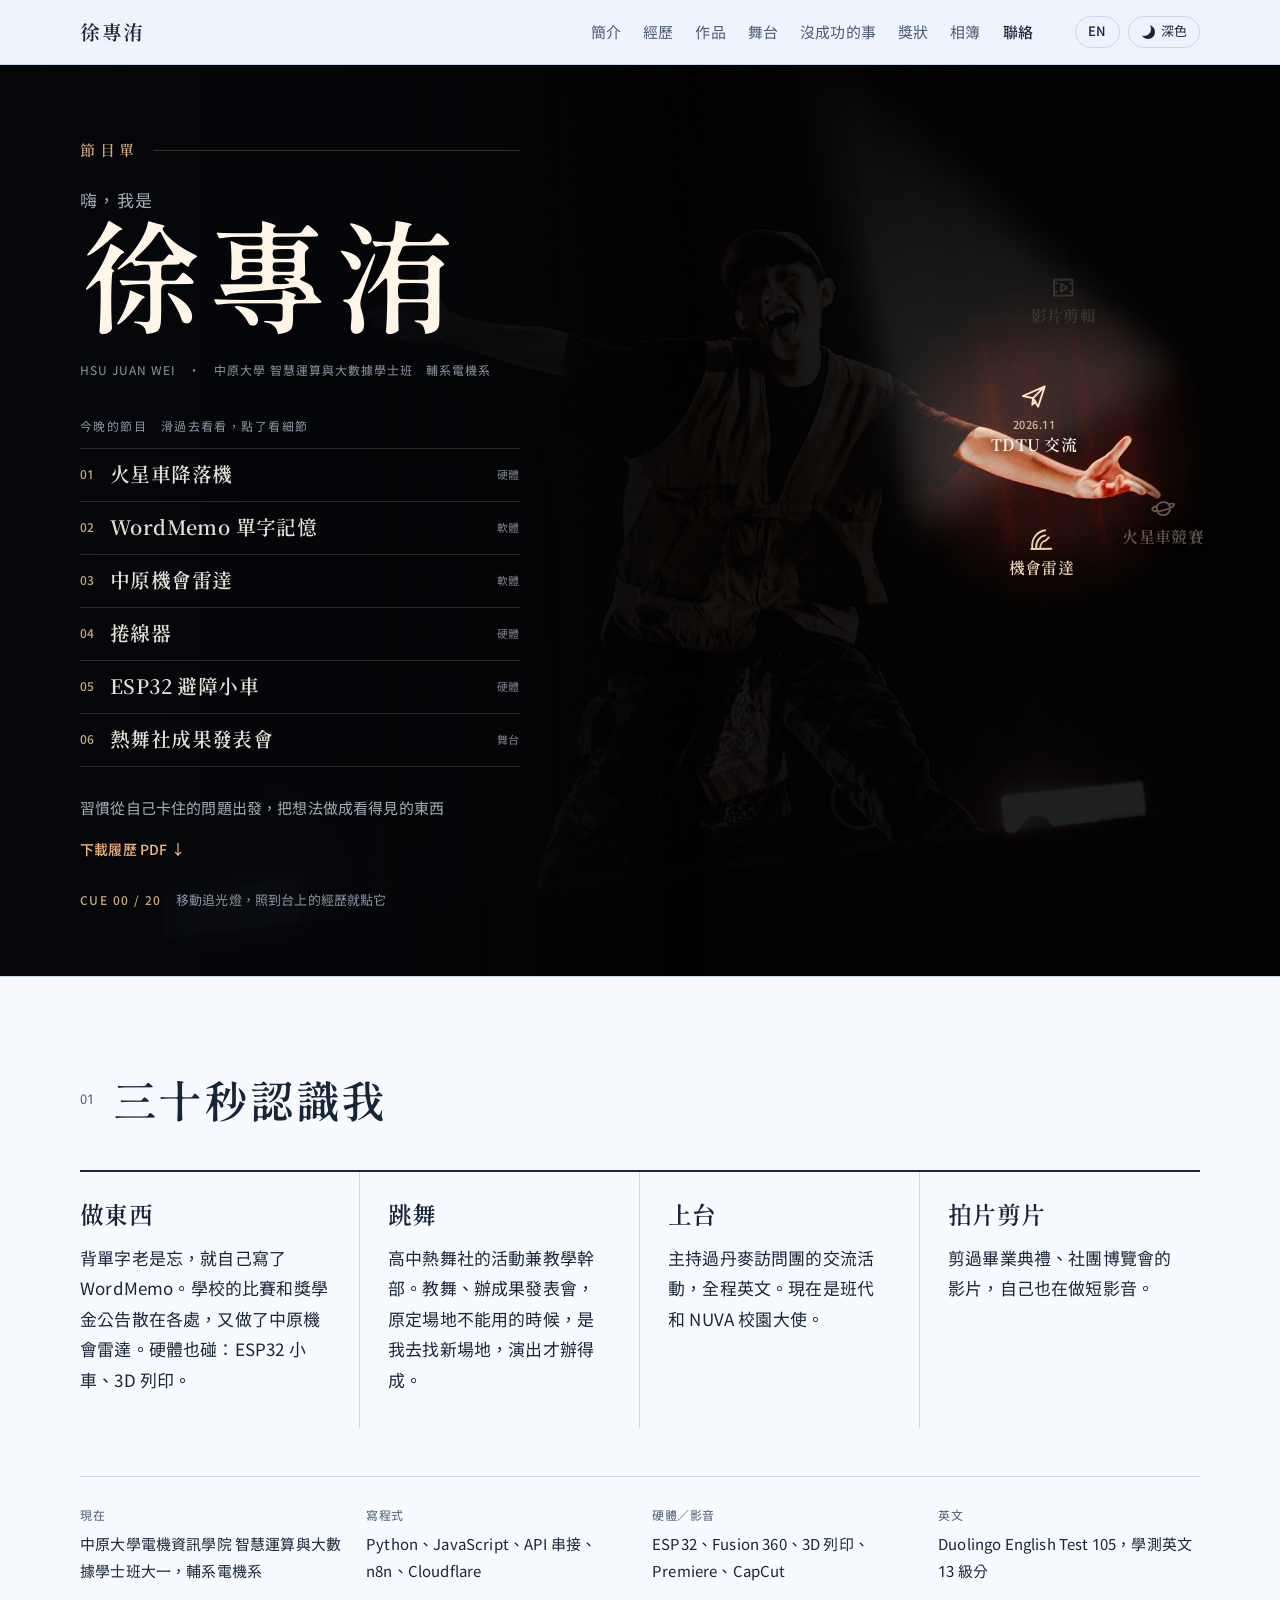
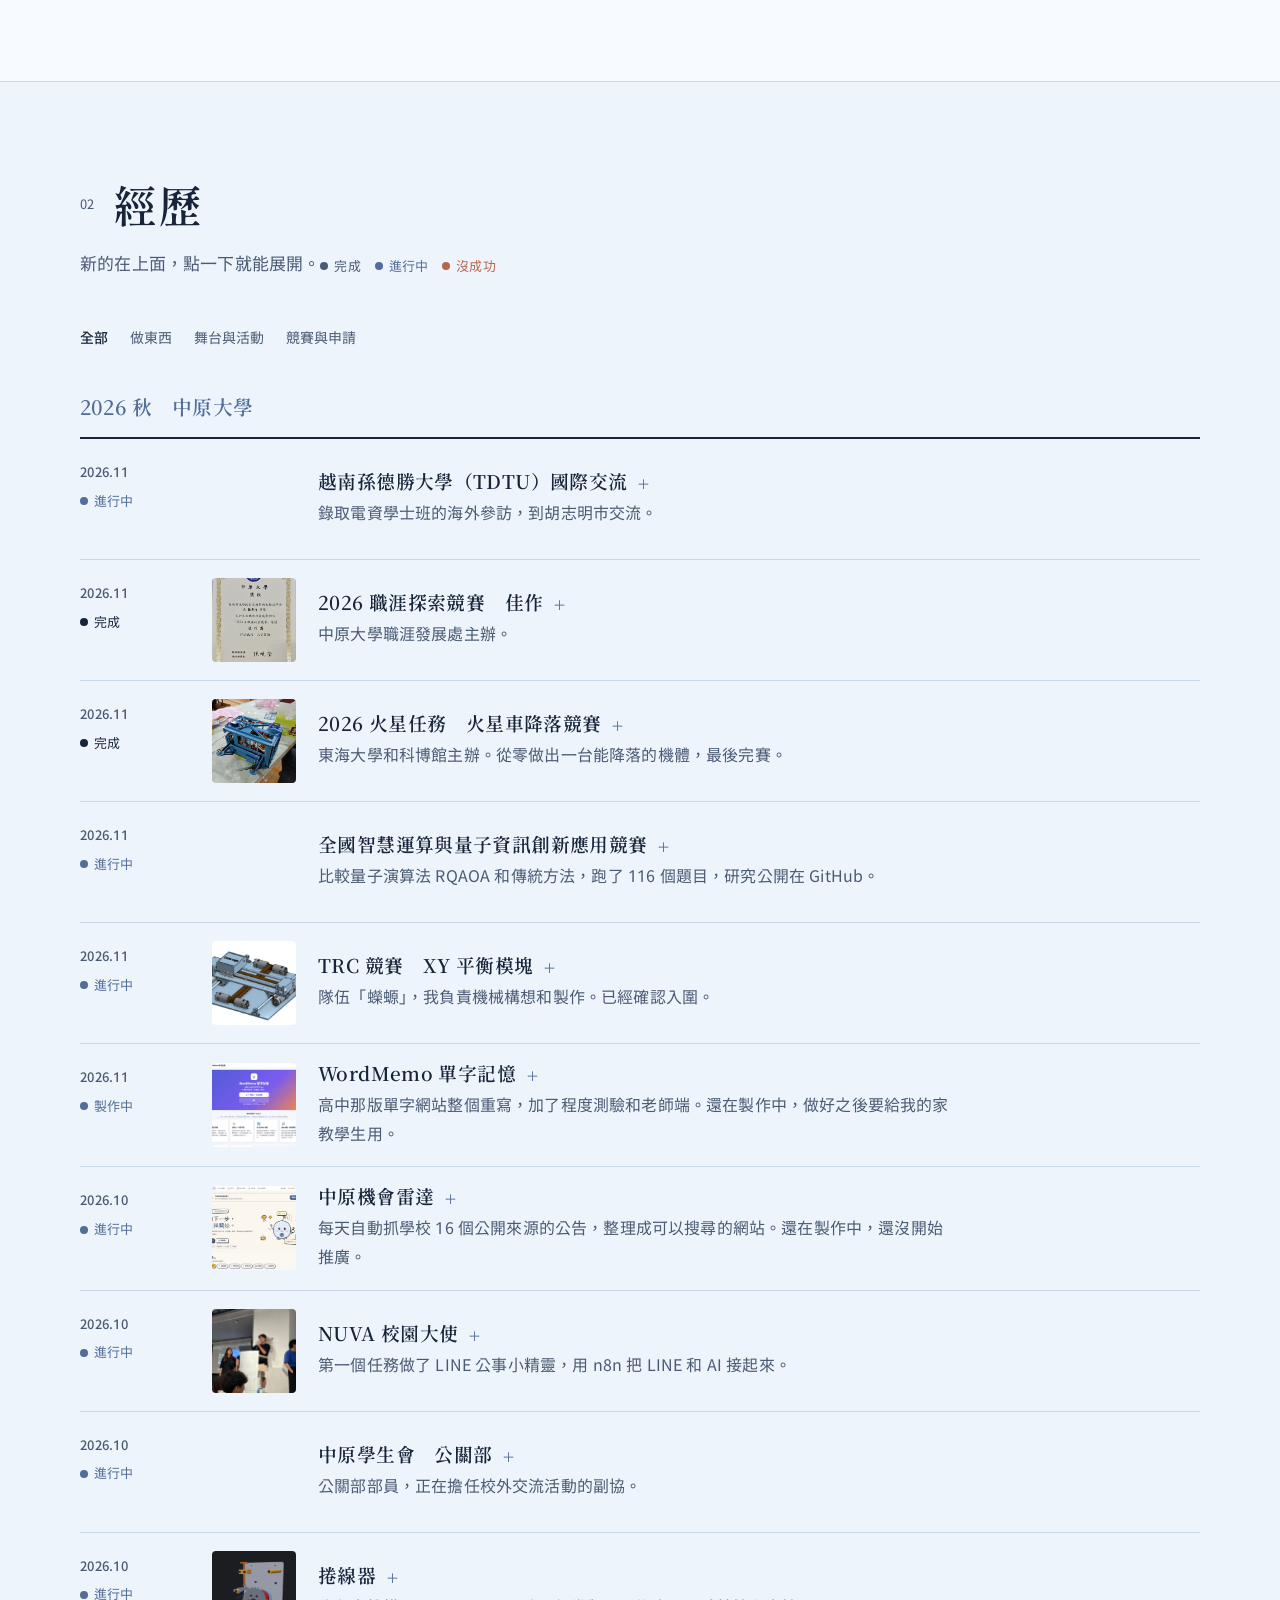
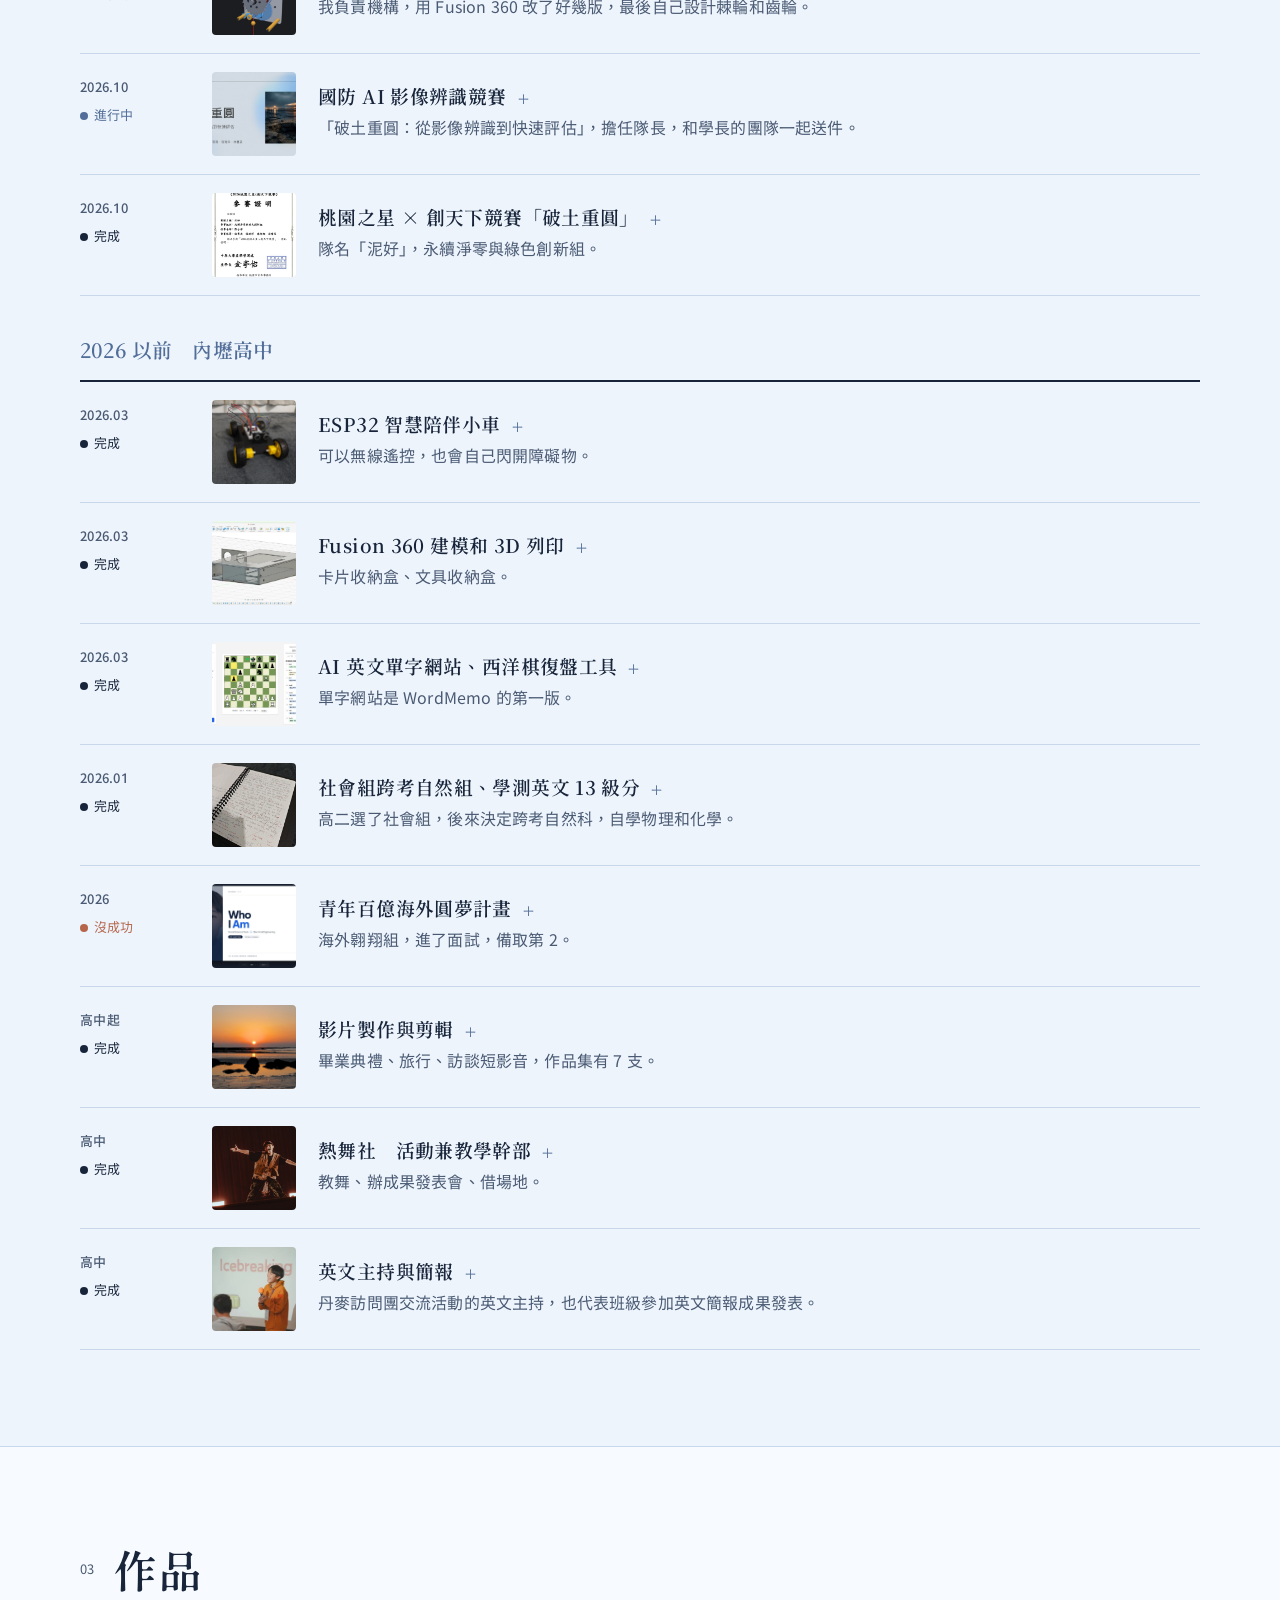
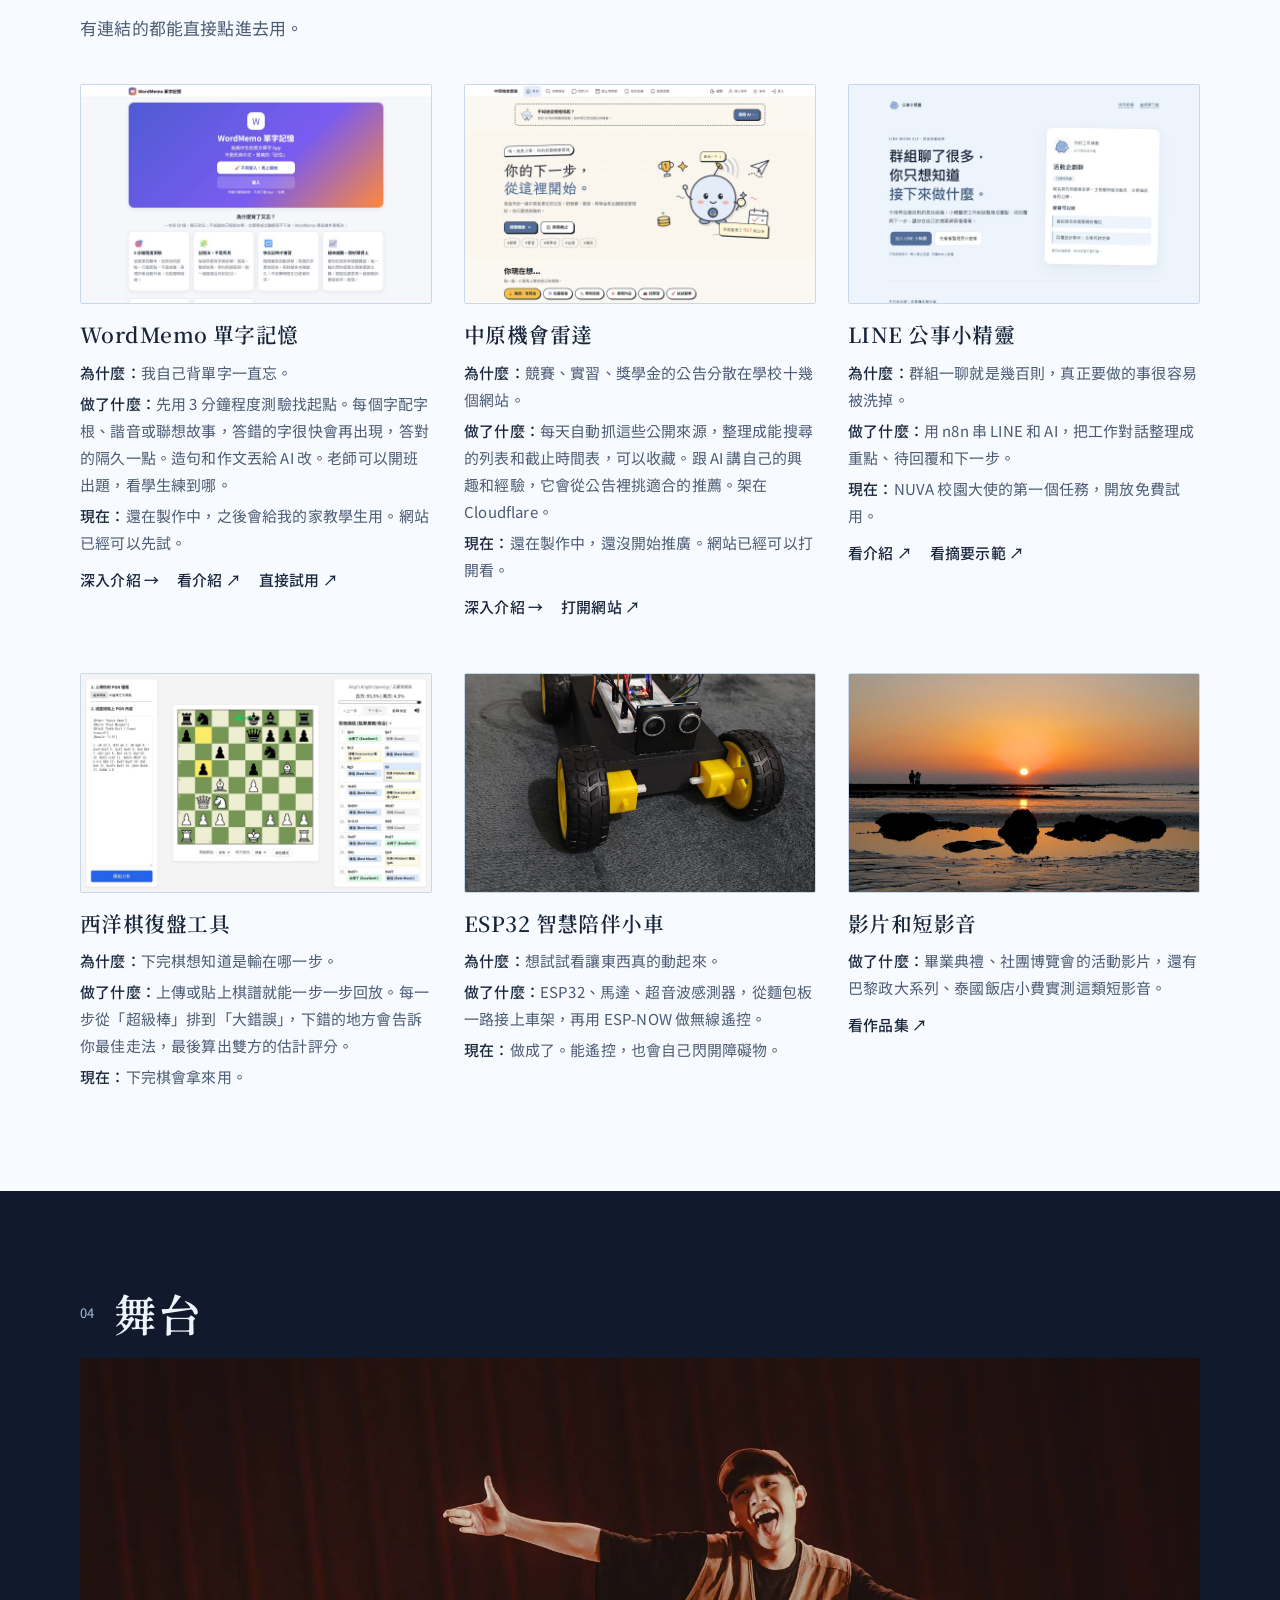
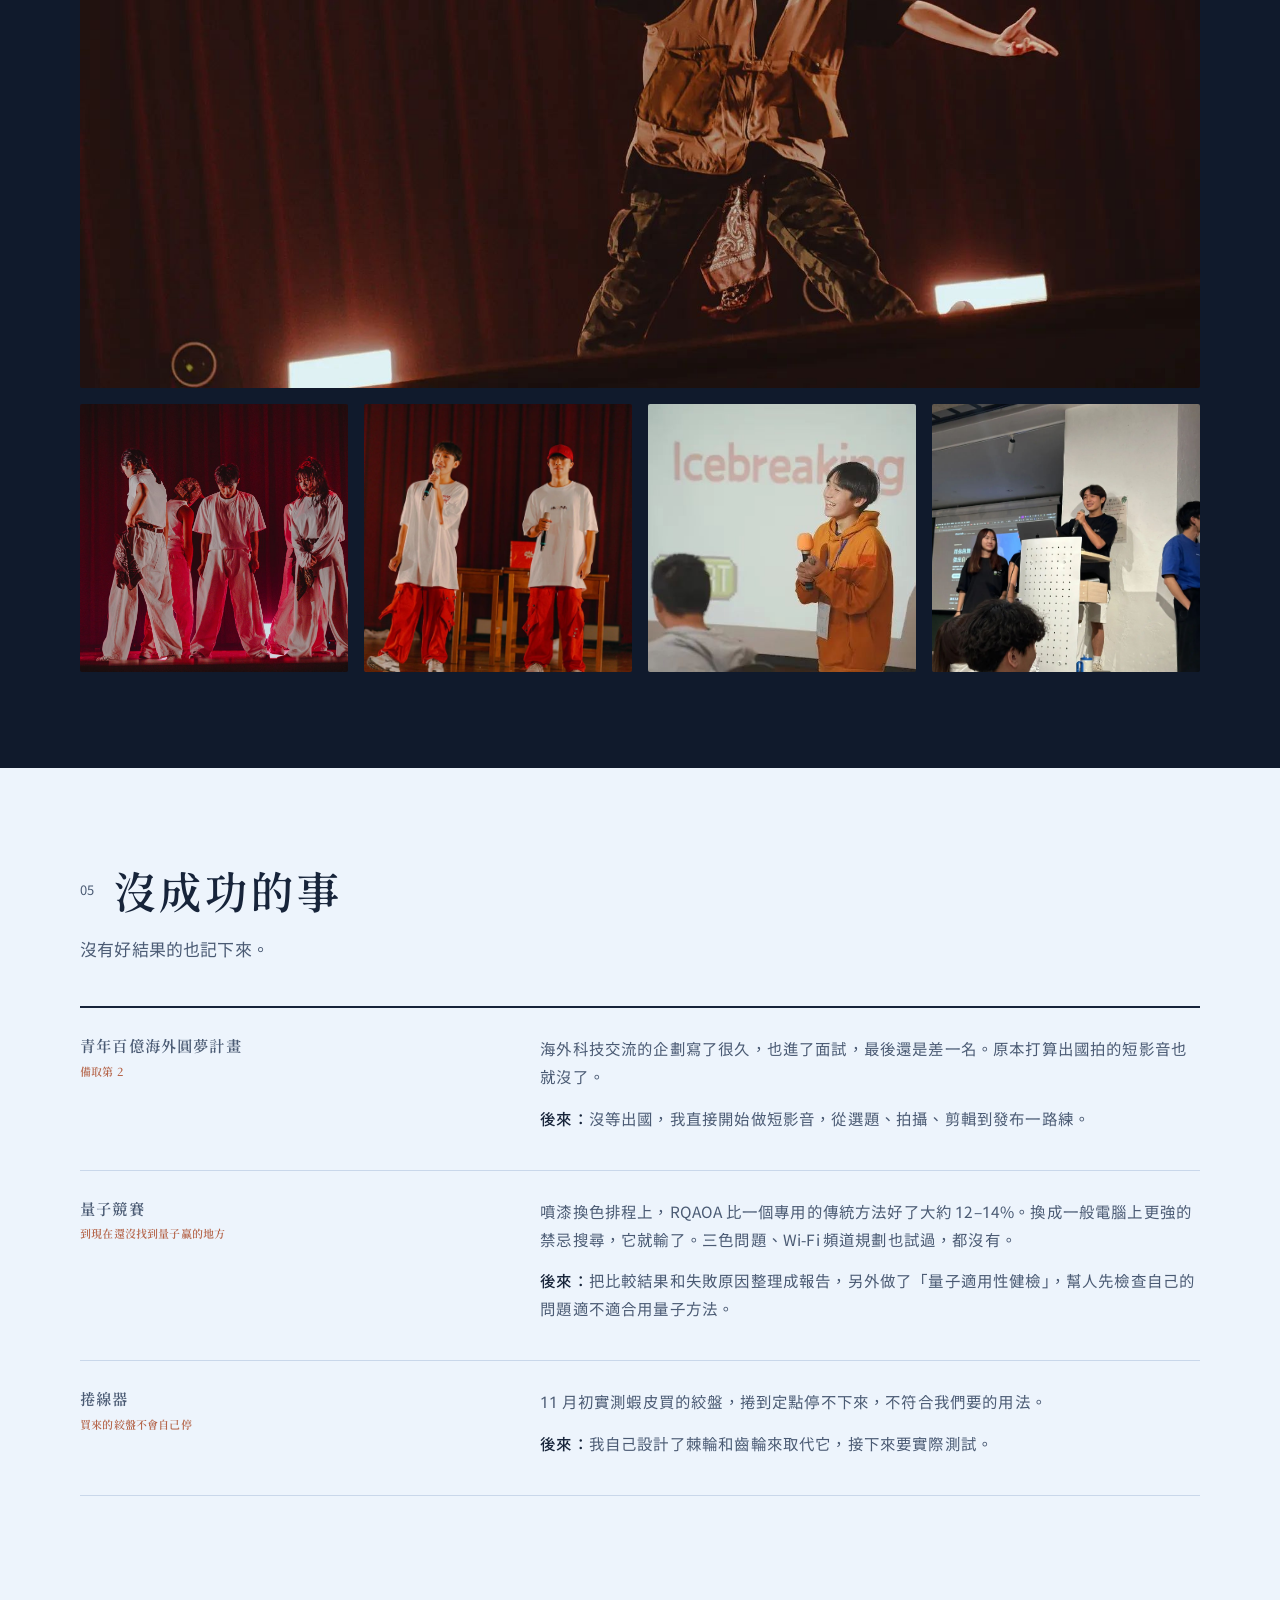
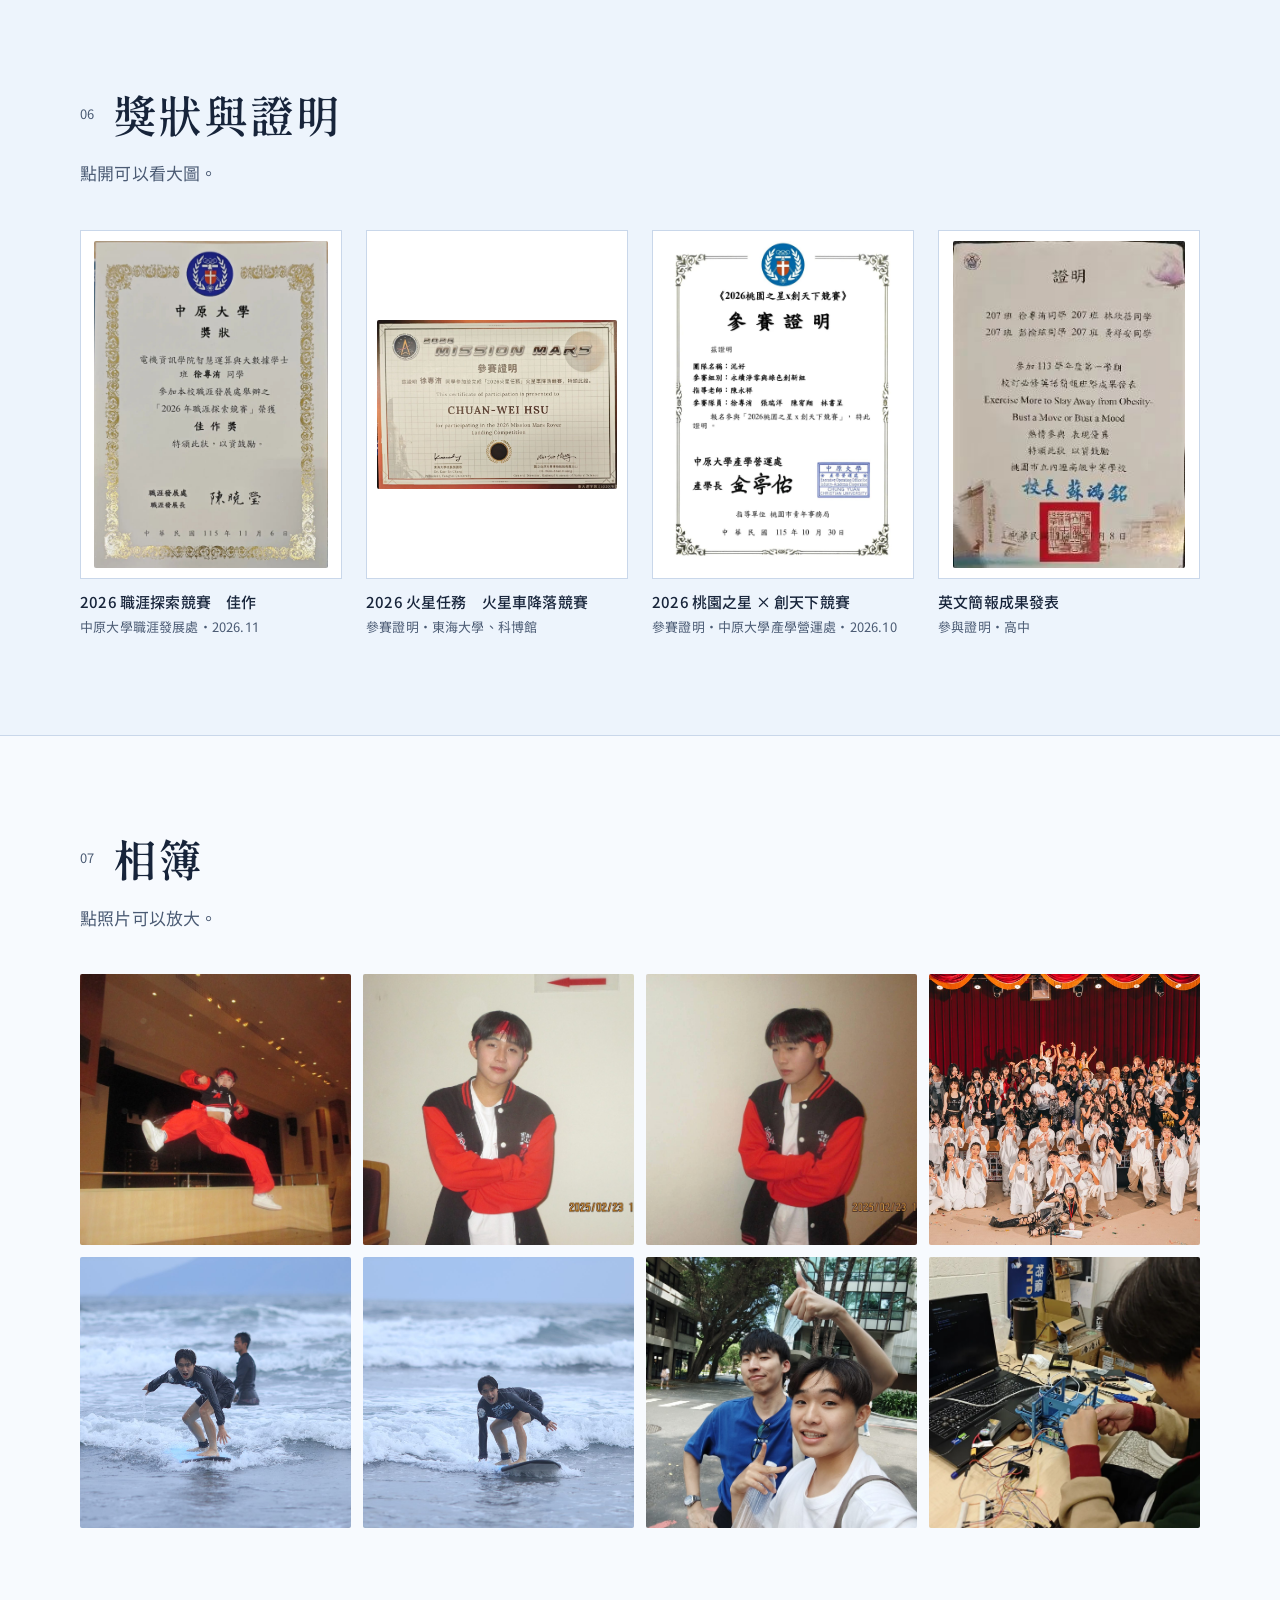
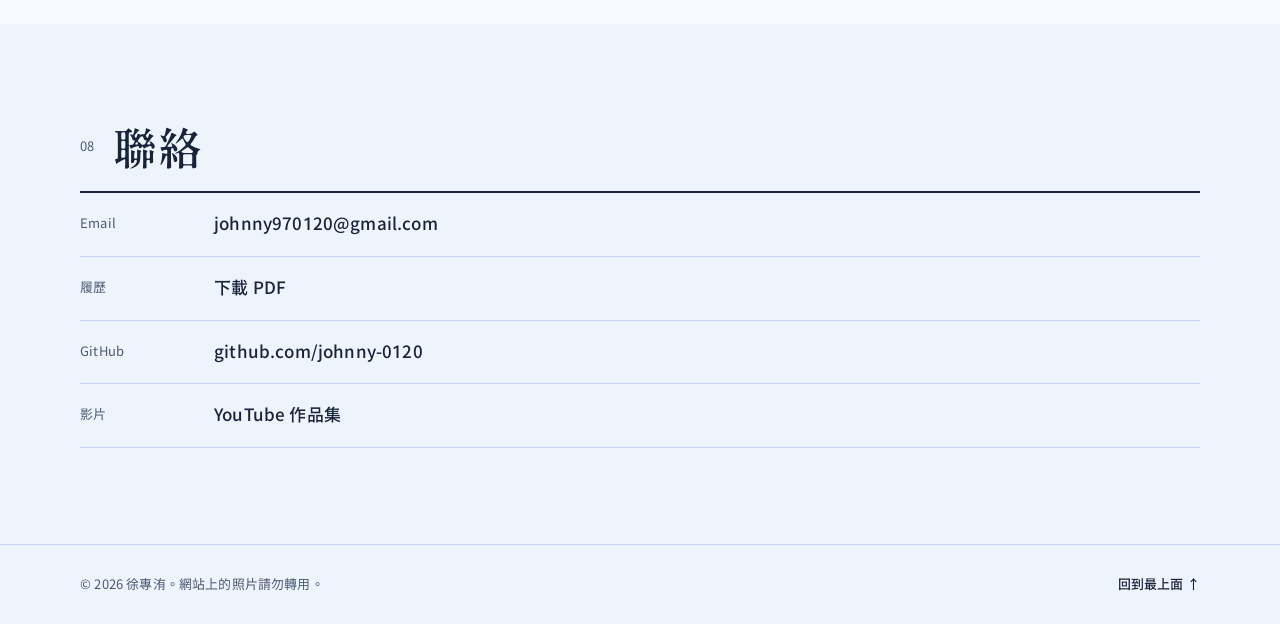
==== commit 3c05bdcd: "Update project status: WordMemo/Radar in progress, Mars roles, winch untested, TRC finalist - WordMe" ====
--- a/index.html
+++ b/index.html
@@ -53,7 +53,7 @@
     <p class="pg-sub">今晚的節目　滑過去看看，點了看細節</p>
     <ol class="pg-list">
       <li><button type="button" class="pg-item" data-img="img/mars-rover.jpg" data-target="#x-mars" data-page="projects/mars.html"><img class="pg-thumb" src="img/mars-rover.jpg" alt="" loading="lazy"><i>01</i><span class="pg-t">火星車降落機<small>ESP32 自寫飛控＋相機找降落點</small></span><em>硬體</em></button></li>
-      <li><button type="button" class="pg-item" data-img="img/wordmemo-dark.jpg?v=3" data-target="#x-wordmemo" data-page="projects/wordmemo.html"><img class="pg-thumb" src="img/wordmemo-dark.jpg?v=3" alt="" loading="lazy"><i>02</i><span class="pg-t">WordMemo 單字記憶<small>上線中，老師可以開班出題</small></span><em>軟體</em></button></li>
+      <li><button type="button" class="pg-item" data-img="img/wordmemo-dark.jpg?v=3" data-target="#x-wordmemo" data-page="projects/wordmemo.html"><img class="pg-thumb" src="img/wordmemo-dark.jpg?v=3" alt="" loading="lazy"><i>02</i><span class="pg-t">WordMemo 單字記憶<small>製作中，之後給家教學生用</small></span><em>軟體</em></button></li>
       <li><button type="button" class="pg-item" data-img="img/radar-dark.jpg?v=3" data-target="#x-radar" data-page="projects/radar.html"><img class="pg-thumb" src="img/radar-dark.jpg?v=3" alt="" loading="lazy"><i>03</i><span class="pg-t">中原機會雷達<small>每天整理 16 個公告來源</small></span><em>軟體</em></button></li>
       <li><button type="button" class="pg-item" data-img="img/reel-ratchet.jpg" data-target="#x-winch" data-page="projects/winch.html"><img class="pg-thumb" src="img/reel-ratchet.jpg" alt="" loading="lazy"><i>04</i><span class="pg-t">捲線器<small>自己設計棘輪和齒輪</small></span><em>硬體</em></button></li>
       <li><button type="button" class="pg-item" data-img="img/esp32-car.jpg" data-target="#x-esp32"><img class="pg-thumb" src="img/esp32-car.jpg" alt="" loading="lazy"><i>05</i><span class="pg-t">ESP32 避障小車<small>無線遙控、超音波避障</small></span><em>硬體</em></button></li>
@@ -137,8 +137,8 @@
       <div><h3>2026 火星任務　火星車降落競賽</h3><p>東海大學和科博館主辦。從零做出一台能降落的機體，最後完賽。</p></div></summary>
       <div class="more">
         <p class="work-links"><a class="deep-link" href="projects/mars.html">深入介紹 →</a></p>
-        <p>機體是 3D 列印的藍色框架。飛控是我們用 ESP32 自己寫的四軸飛控，再加一顆 ESP32 相機辨識地上的 AprilTag，讓機體自己找降落點。</p>
-        <p>降落方式是和隊友一起設計的，從零做到在比賽場上完賽。</p>
+        <p>機體是 3D 列印的藍色框架。飛控是用 ESP32 自己寫的四軸飛控，再加一顆 ESP32 相機辨識地上的 AprilTag，讓機體自己找降落點。</p>
+        <p>飛控、相機和機構都是我設計的，同學負責做降落傘。從零做到在比賽場上完賽。</p>
         <div class="more-photos">
           <img src="img/mars-rover.jpg" alt="完成的火星車機體" loading="lazy">
           <img src="img/mars-field.jpg" alt="機體在體育館比賽場地上" loading="lazy">
@@ -165,12 +165,12 @@
     <li id="x-trc" data-shape="gear" data-short="TRC 競賽" data-c="contest build"><details><summary>
       <div class="meta"><time>2026.11</time><span class="st st-now">進行中</span></div>
       <img class="thumb" src="img/trc-xy.jpg" alt="" loading="lazy">
-      <div><h3>TRC 競賽　XY 平衡模塊</h3><p>隊伍「蠑螈」，我負責機械構想和製作。</p></div></summary>
+      <div><h3>TRC 競賽　XY 平衡模塊</h3><p>隊伍「蠑螈」，我負責機械構想和製作。已經確認入圍。</p></div></summary>
       <div class="more">
         <p class="work-links"><a class="deep-link" href="projects/trc.html">深入介紹 →</a></p>
         <p>這是裝在物流無人車上的配重補償模組。工廠常把貨物疊得很高，無人車轉彎、煞車或被撞時容易翻倒，現場多半只能放慢速度。</p>
         <p>我們在載台四個角裝荷重元量受力，算出往哪個方向快要倒，再用 X、Y 兩軸的皮帶帶動一塊配重去補償。每一軸 4 顆 775 馬達左右同步驅動，配重用 PID 加 S curve 控制，移動時不會晃到車體。</p>
-        <p>8 頁技術說明書裡的初步模擬：加裝後靜態傾倒臨界力提升約 11–12%。接下來要做配重、同步反應和載貨的實測。</p>
+        <p>8 頁技術說明書裡的初步模擬：加裝後靜態傾倒臨界力提升約 11–12%。已經確認入圍，現在準備動工做實體。</p>
         <div class="more-photos">
           <img src="img/trc-xy.jpg" alt="XY 平衡模塊整體 3D 圖" loading="lazy">
           <img src="img/trc-xy-top.jpg" alt="XY 平衡模塊俯視圖" loading="lazy">
@@ -180,9 +180,9 @@
     </details></li>
 
     <li id="x-wordmemo" data-shape="book" data-short="WordMemo" data-c="build"><details><summary>
-      <div class="meta"><time>2026.11</time><span class="st st-done">完成</span></div>
+      <div class="meta"><time>2026.11</time><span class="st st-now">製作中</span></div>
       <img class="thumb" src="img/wordmemo.jpg?v=3" data-dark="img/wordmemo-dark.jpg?v=3" alt="" loading="lazy">
-      <div><h3>WordMemo 單字記憶上線</h3><p>高中那版單字網站整個重寫，加了程度測驗和老師端。</p></div></summary>
+      <div><h3>WordMemo 單字記憶</h3><p>高中那版單字網站整個重寫，加了程度測驗和老師端。還在製作中，做好之後要給我的家教學生用。</p></div></summary>
       <div class="more">
         <p class="work-links"><a class="deep-link" href="projects/wordmemo.html">深入介紹 →</a></p>
         <p>單字庫是大考中心高中 6000 字。學生端能學習、複習、拼字、AI 造句和作文批改；老師端可以開班、出題、看結果。不登入也能先試。</p>
@@ -194,13 +194,13 @@
     <li id="x-radar" data-shape="radar" data-short="機會雷達" data-c="build"><details><summary>
       <div class="meta"><time>2026.10</time><span class="st st-now">進行中</span></div>
       <img class="thumb" src="img/radar.jpg?v=3" data-dark="img/radar-dark.jpg?v=3" alt="" loading="lazy">
-      <div><h3>中原機會雷達</h3><p>每天自動抓學校 16 個公開來源的公告，整理成可以搜尋的網站。</p></div></summary>
+      <div><h3>中原機會雷達</h3><p>每天自動抓學校 16 個公開來源的公告，整理成可以搜尋的網站。還在製作中，還沒開始推廣。</p></div></summary>
       <div class="more">
         <p class="work-links"><a class="deep-link" href="projects/radar.html">深入介紹 →</a></p>
         <p>競賽、實習、獎學金、出國、講座都收。有截止時間表、收藏和重要提醒，也能跟 AI 說自己的興趣，讓它從公告裡挑。</p>
         <p>技術上用 TypeScript、React、Cloudflare D1、Google 登入，可以裝成手機 App（PWA）收推播。10 月底整個搬到 Cloudflare，五千多筆資料一起搬過去。</p>
         <p class="work-links"><a href="https://cycu-radar-app.johnny970120.workers.dev" target="_blank" rel="noopener">打開網站 ↗</a></p>
-        <div class="more-photos"><img src="img/radar.jpg?v=3" data-dark="img/radar-dark.jpg?v=3" alt="中原機會雷達首頁" loading="lazy"></div>
+        <div class="more-photos"><img src="img/radar.jpg?v=3" data-dark="img/radar-dark.jpg?v=3" alt="中原機會雷達首頁" loading="lazy"><img src="img/radar-calendar.jpg" alt="截止時間表" loading="lazy"><img src="img/radar-ai.jpg" alt="問問 AI" loading="lazy"><img src="img/radar-mobile.jpg" alt="手機版首頁" loading="lazy"></div>
       </div>
     </details></li>
 
@@ -228,12 +228,12 @@
     </details></li>
 
     <li id="x-winch" data-shape="gear" data-short="捲線器" data-c="build"><details><summary>
-      <div class="meta"><time>2026.10</time><span class="st st-done">完成</span></div>
+      <div class="meta"><time>2026.10</time><span class="st st-now">進行中</span></div>
       <img class="thumb" src="img/reel-mk4.jpg" alt="" loading="lazy">
       <div><h3>捲線器</h3><p>我負責機構，用 Fusion 360 改了好幾版，最後自己設計棘輪和齒輪。</p></div></summary>
       <div class="more">
         <p class="work-links"><a class="deep-link" href="projects/winch.html">深入介紹 →</a></p>
-        <p>每一版都換過配置和零件尺寸，也用 ESP32-C3 做了手機控制。買來的絞盤不會自己停，我就自己設計棘輪和齒輪換掉它：捲筒旁邊加一片棘輪，棘爪卡住就能停在定點。現在的機構已經完成。</p>
+        <p>每一版都換過配置和零件尺寸，也用 ESP32-C3 做了手機控制。買來的絞盤不會自己停，我就自己設計棘輪和齒輪換掉它：捲筒旁邊加一片棘輪，設計成棘爪卡住就能停在定點。機構設計好了，還沒做實際測試。</p>
         <div class="more-photos">
           <img src="img/reel-mk4.jpg" alt="捲線器 Mk4 整體機構" loading="lazy">
           <img src="img/reel-ratchet.jpg" alt="自己設計的棘輪和捲筒" loading="lazy">
@@ -391,7 +391,7 @@
         <h3>WordMemo 單字記憶</h3>
         <p><b>為什麼：</b>我自己背單字一直忘。</p>
         <p><b>做了什麼：</b>先用 3 分鐘程度測驗找起點。每個字配字根、諧音或聯想故事，答錯的字很快會再出現，答對的隔久一點。造句和作文丟給 AI 改。老師可以開班出題，看學生練到哪。</p>
-        <p><b>現在：</b>上線了，手機打開、不登入也能試。</p>
+        <p><b>現在：</b>還在製作中，之後會給我的家教學生用。網站已經可以先試。</p>
         <p class="work-links"><a class="deep-link" href="projects/wordmemo.html">深入介紹 →</a><a href="https://wordmemo.johnny970120.workers.dev/about" target="_blank" rel="noopener">看介紹 ↗</a><a href="https://wordmemo.johnny970120.workers.dev" target="_blank" rel="noopener">直接試用 ↗</a></p>
       </div>
     </article>
@@ -401,7 +401,7 @@
         <h3>中原機會雷達</h3>
         <p><b>為什麼：</b>競賽、實習、獎學金的公告分散在學校十幾個網站。</p>
         <p><b>做了什麼：</b>每天自動抓這些公開來源，整理成能搜尋的列表和截止時間表，可以收藏。跟 AI 講自己的興趣和經驗，它會從公告裡挑適合的推薦。架在 Cloudflare。</p>
-        <p><b>現在：</b>上線中，持續更新。</p>
+        <p><b>現在：</b>還在製作中，還沒開始推廣。網站已經可以打開看。</p>
         <p class="work-links"><a class="deep-link" href="projects/radar.html">深入介紹 →</a><a href="https://cycu-radar-app.johnny970120.workers.dev" target="_blank" rel="noopener">打開網站 ↗</a></p>
       </div>
     </article>
@@ -488,7 +488,7 @@
     <article class="miss">
       <p class="miss-what">捲線器<em>買來的絞盤不會自己停</em></p>
       <p>11 月初實測蝦皮買的絞盤，捲到定點停不下來，不符合我們要的用法。</p>
-      <p class="miss-learn"><b>後來：</b>我自己設計了棘輪和齒輪，捲線器已經完成。</p>
+      <p class="miss-learn"><b>後來：</b>我自己設計了棘輪和齒輪來取代它，接下來要實際測試。</p>
     </article>
   </div>
 </section>
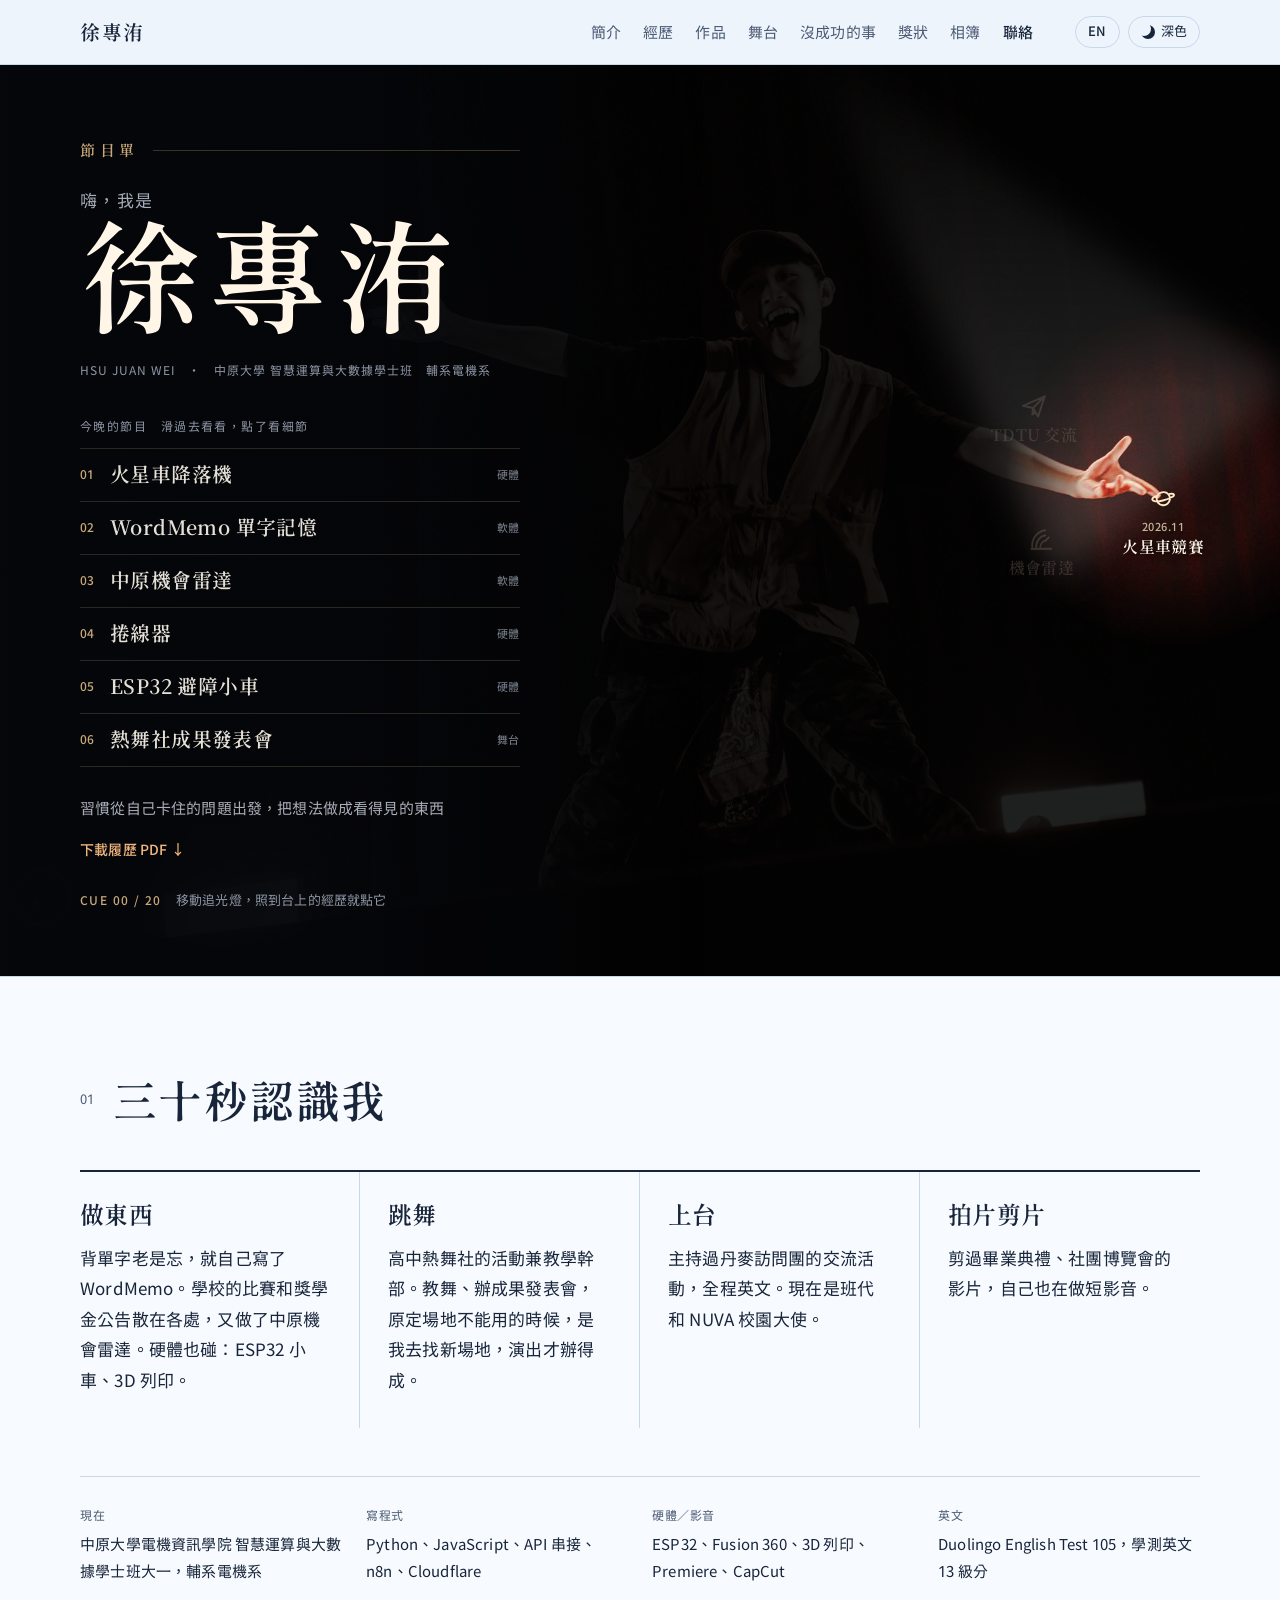
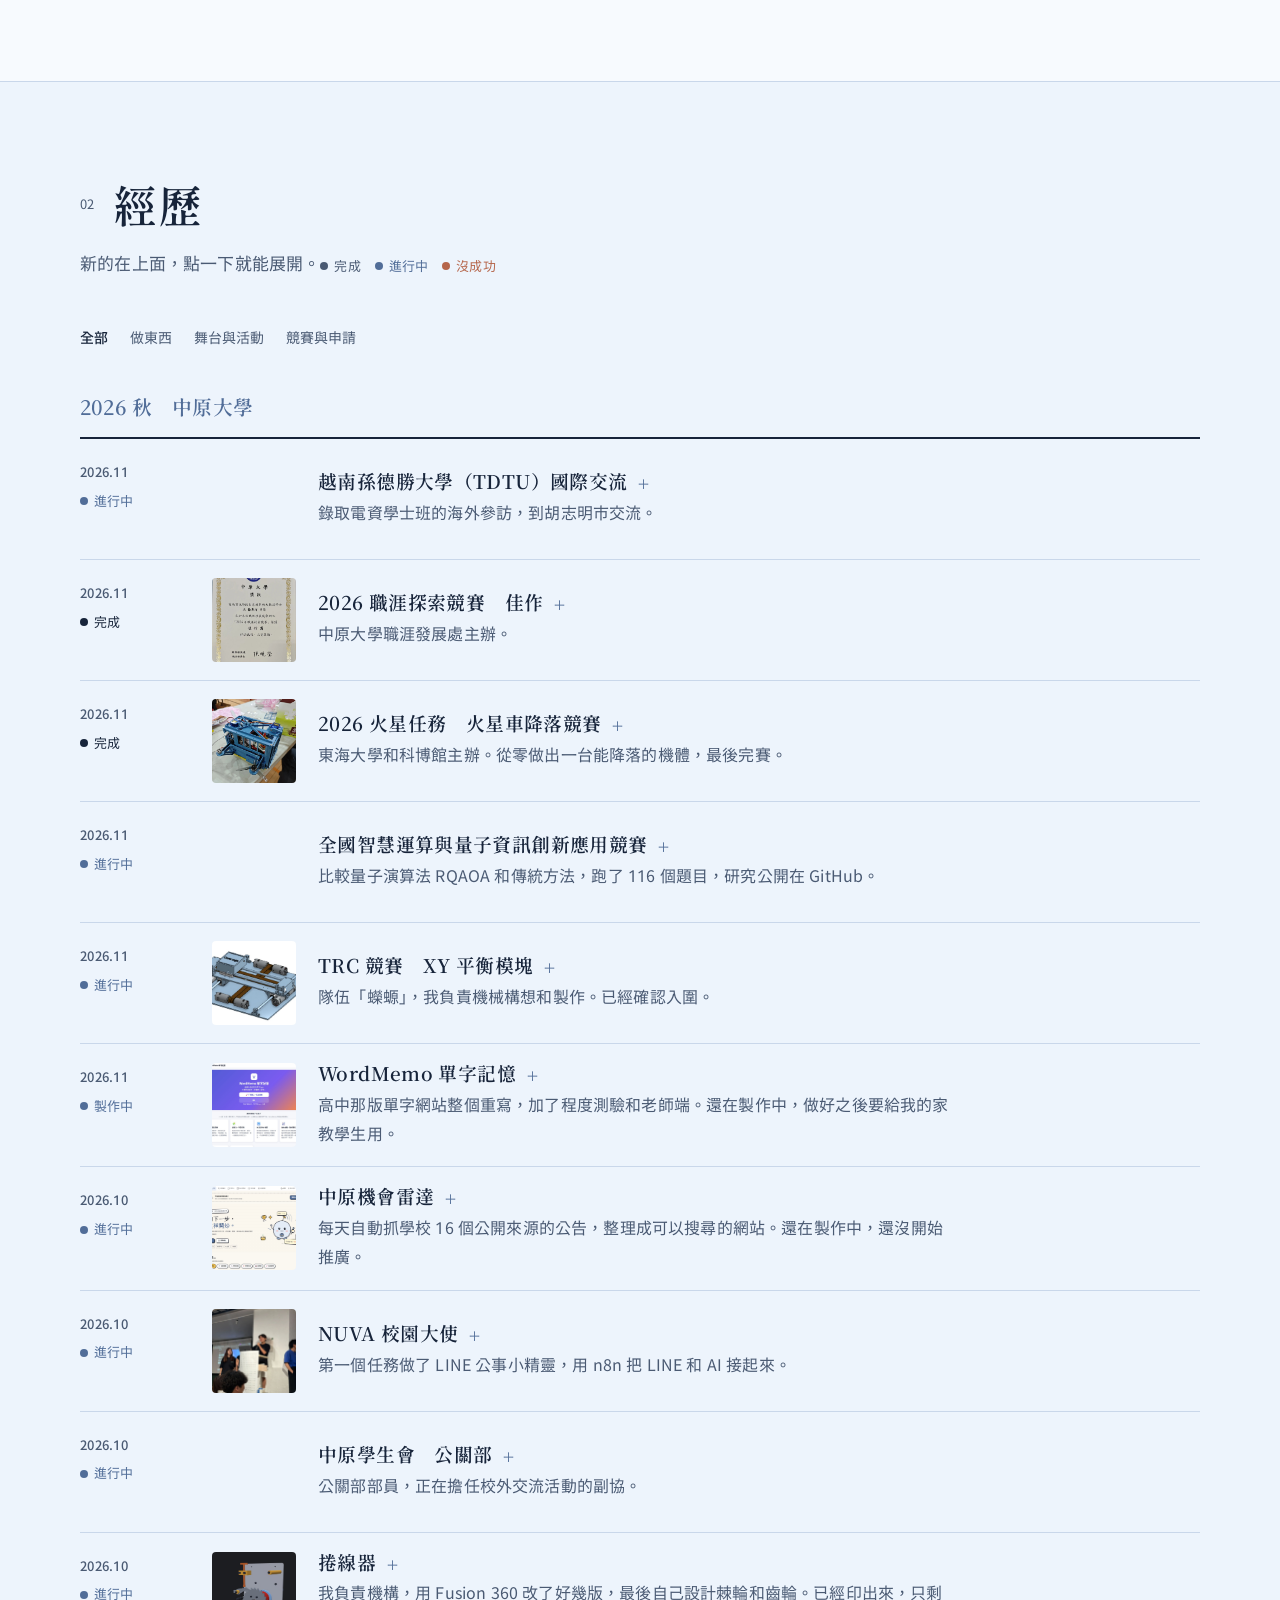
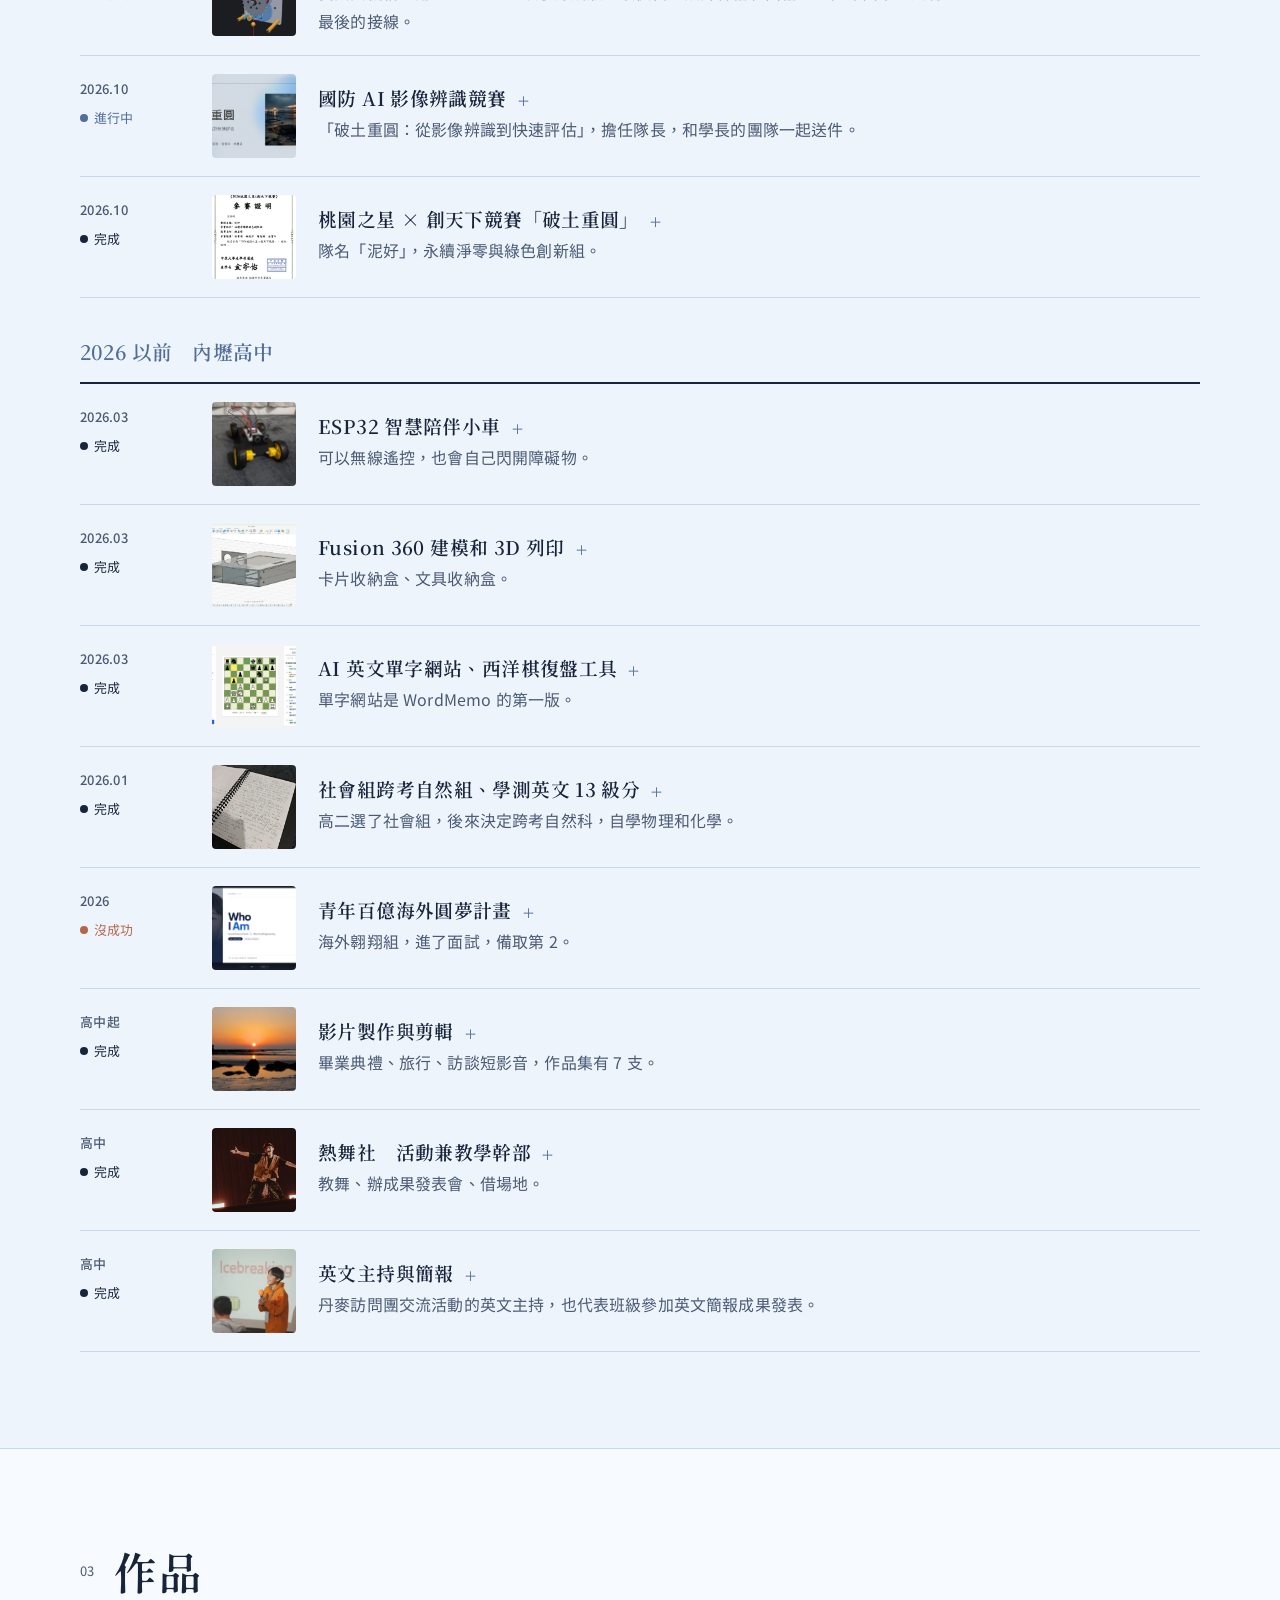
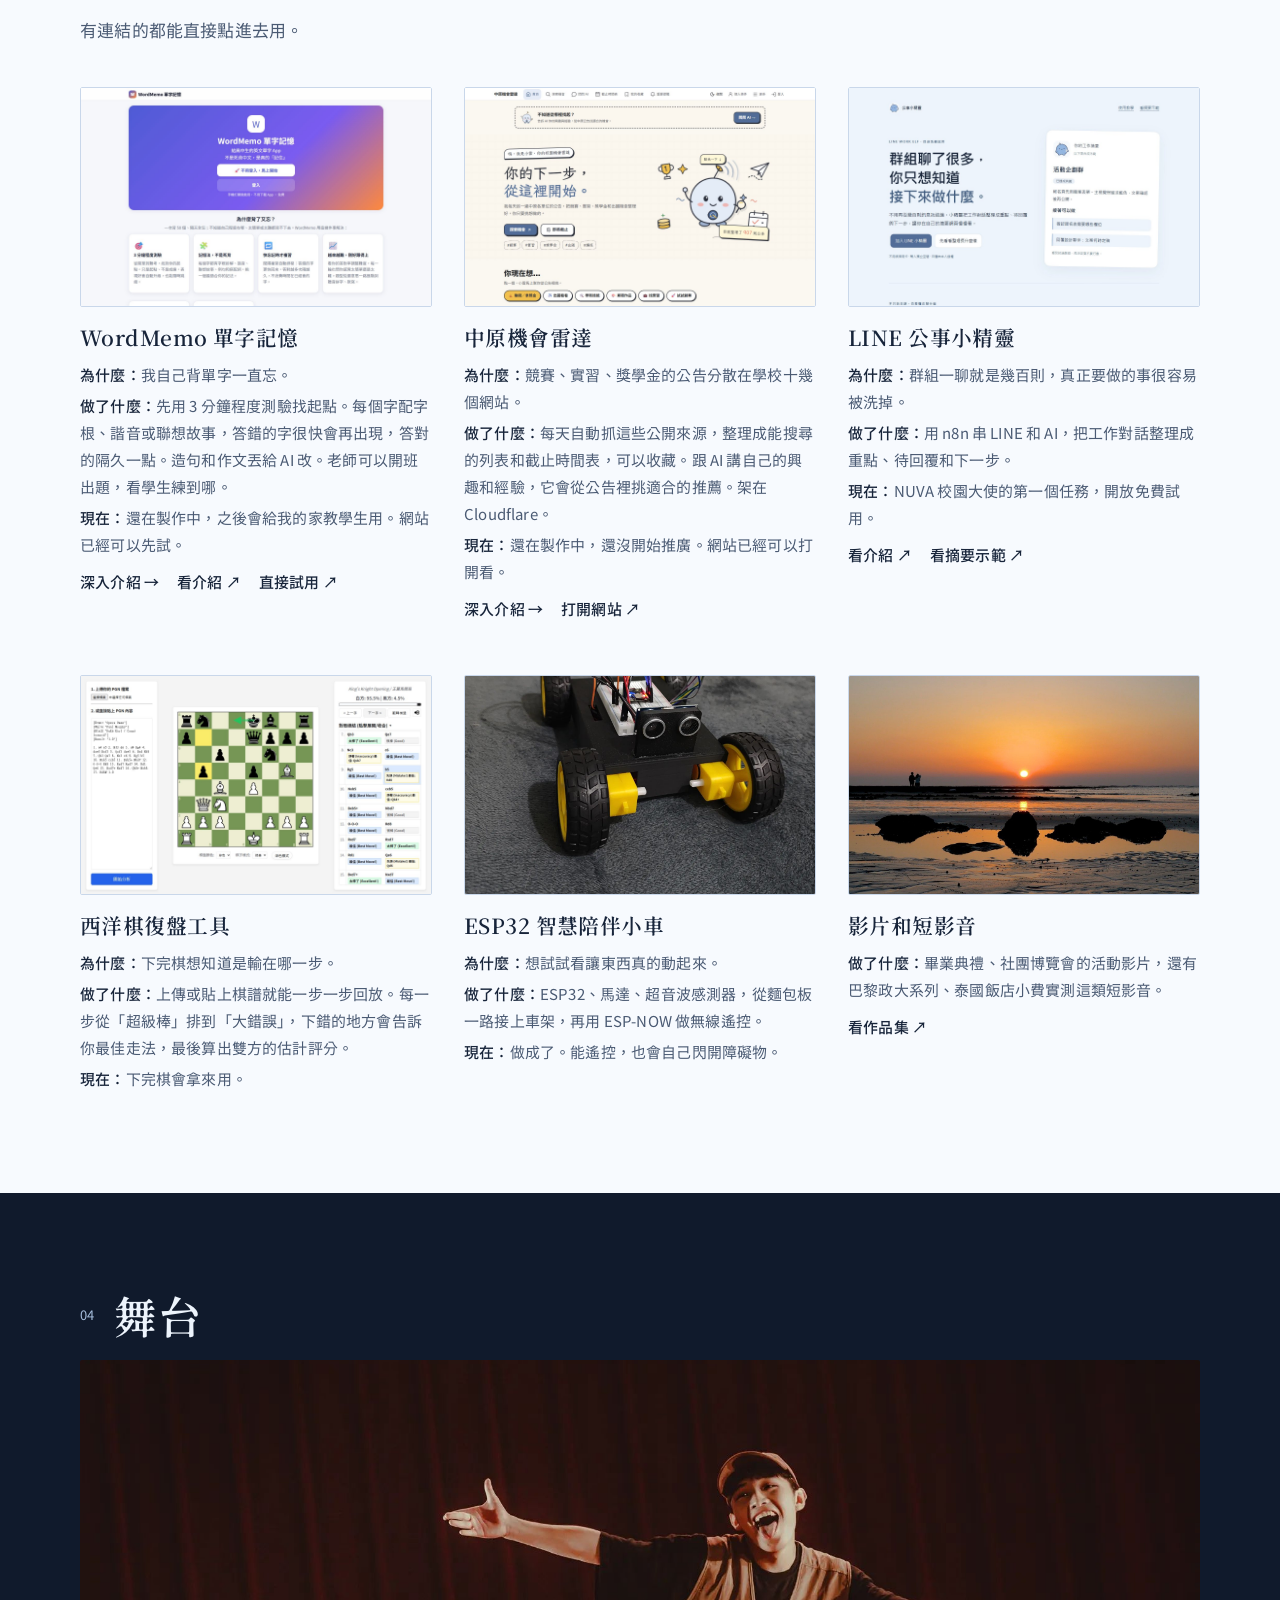
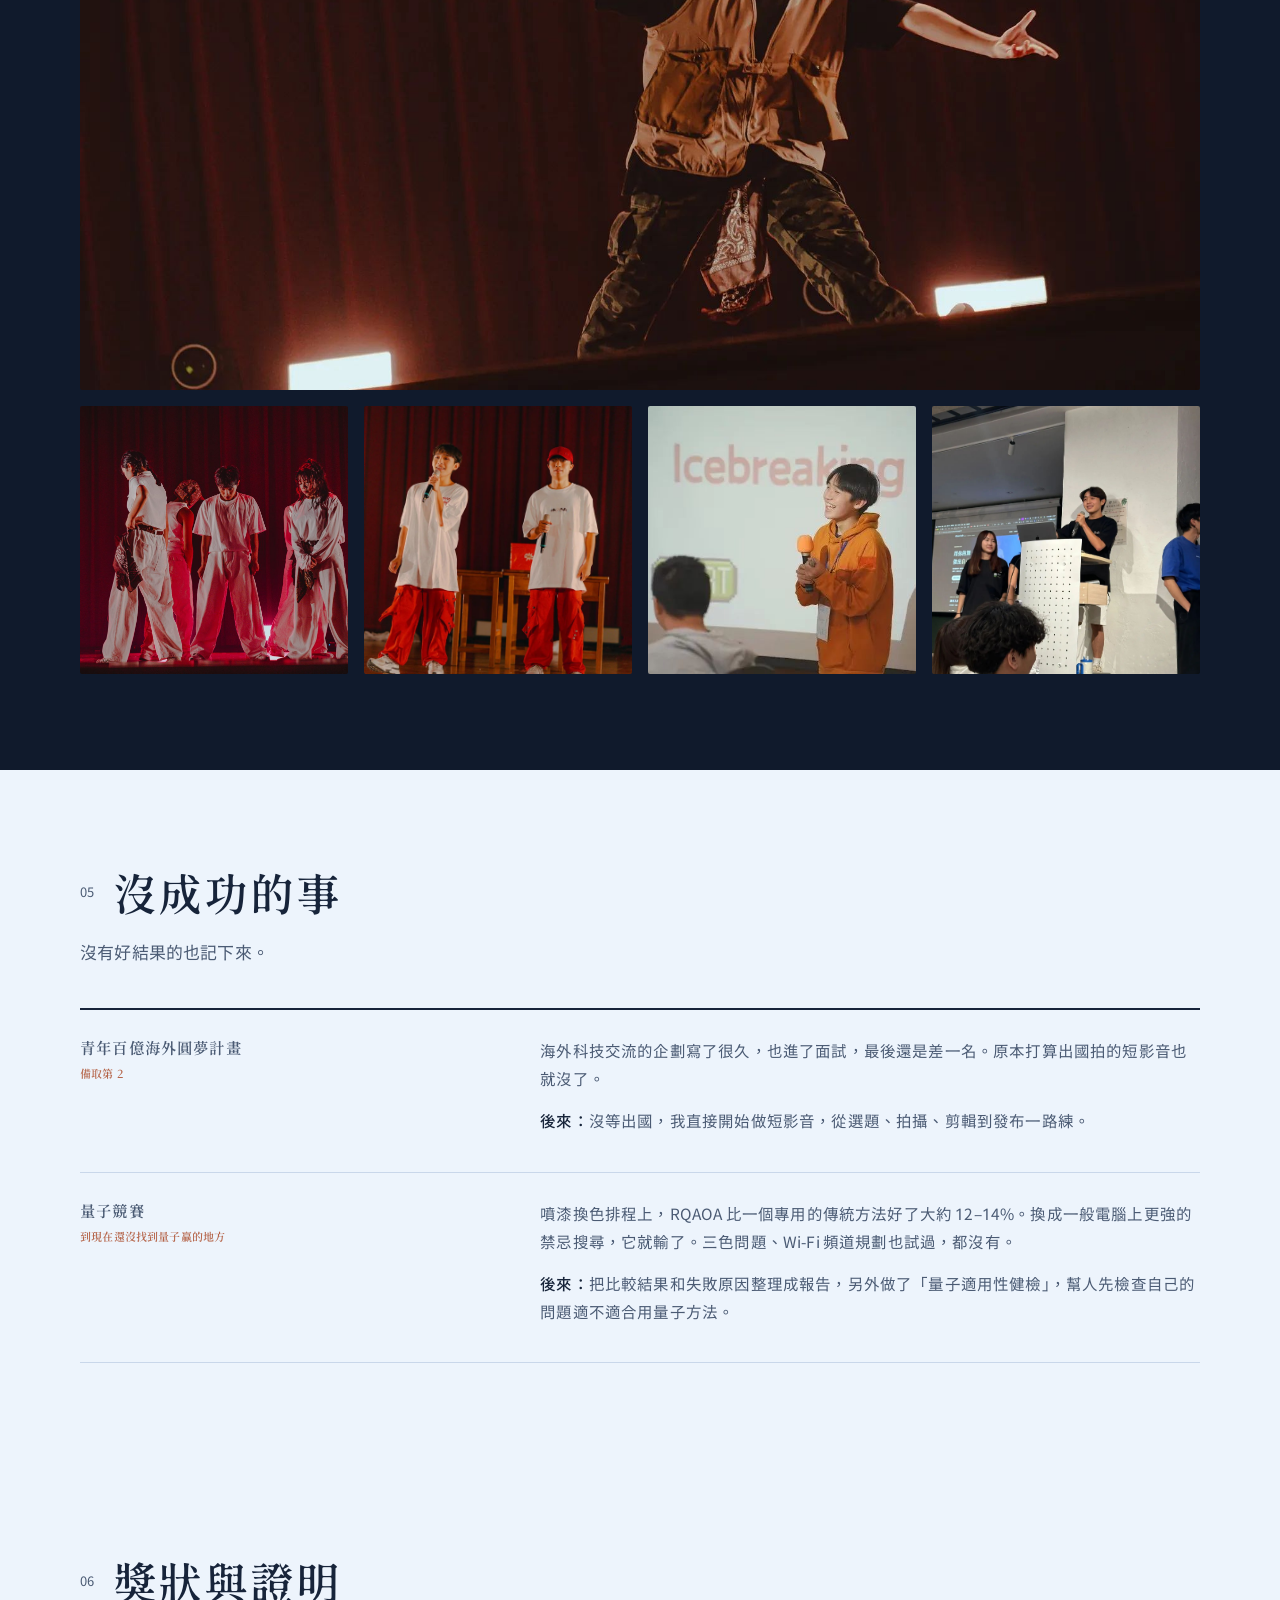
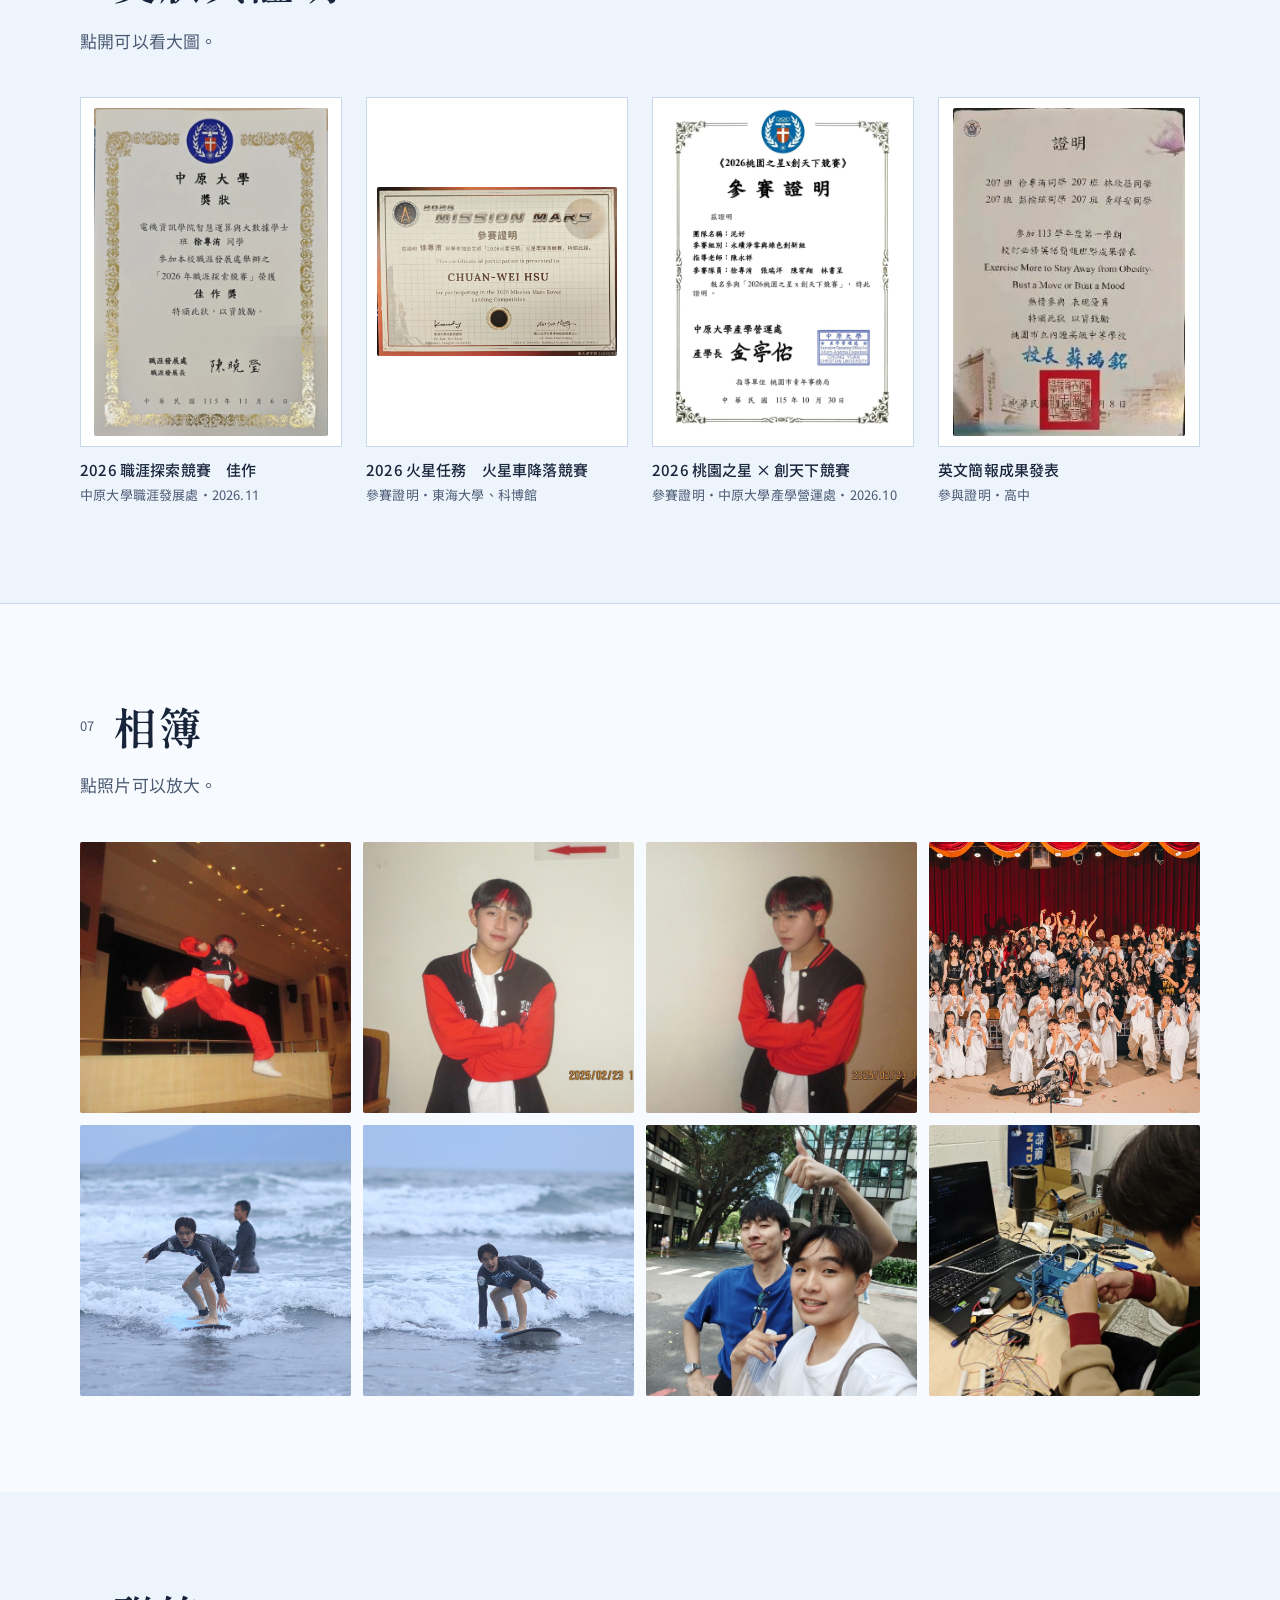
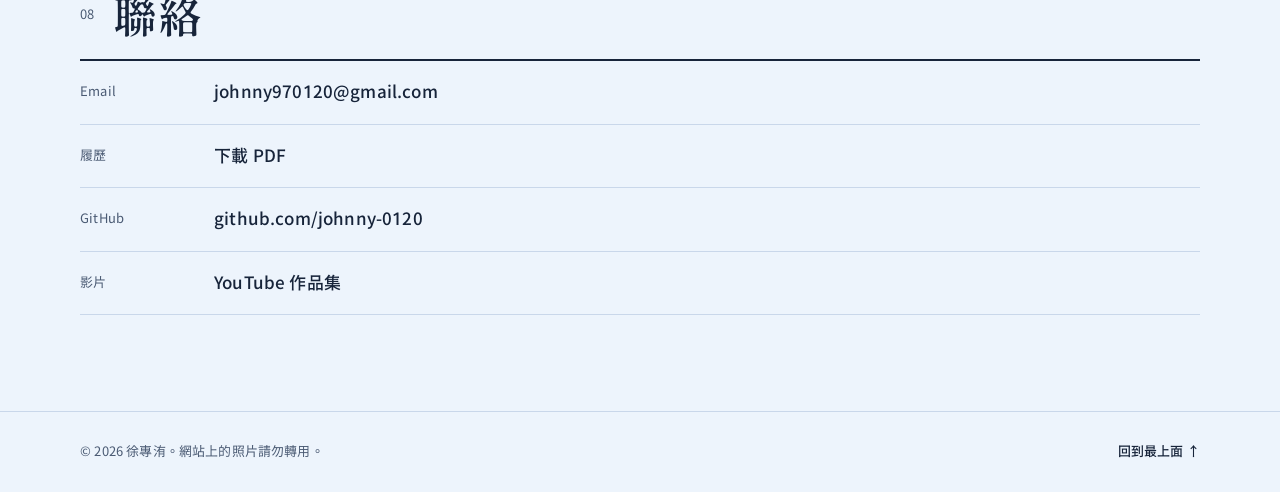
==== commit 144533f4: "Winch: drop from misses; parts printed, final wiring left Co-Authored-By: Claude Opus 5.5 <noreply@a" ====
--- a/index.html
+++ b/index.html
@@ -230,10 +230,10 @@
     <li id="x-winch" data-shape="gear" data-short="捲線器" data-c="build"><details><summary>
       <div class="meta"><time>2026.10</time><span class="st st-now">進行中</span></div>
       <img class="thumb" src="img/reel-mk4.jpg" alt="" loading="lazy">
-      <div><h3>捲線器</h3><p>我負責機構，用 Fusion 360 改了好幾版，最後自己設計棘輪和齒輪。</p></div></summary>
+      <div><h3>捲線器</h3><p>我負責機構，用 Fusion 360 改了好幾版，最後自己設計棘輪和齒輪。已經印出來，只剩最後的接線。</p></div></summary>
       <div class="more">
         <p class="work-links"><a class="deep-link" href="projects/winch.html">深入介紹 →</a></p>
-        <p>每一版都換過配置和零件尺寸，也用 ESP32-C3 做了手機控制。買來的絞盤不會自己停，我就自己設計棘輪和齒輪換掉它：捲筒旁邊加一片棘輪，設計成棘爪卡住就能停在定點。機構設計好了，還沒做實際測試。</p>
+        <p>每一版都換過配置和零件尺寸，也用 ESP32-C3 做了手機控制。買來的絞盤不會自己停，我就自己設計棘輪和齒輪換掉它：捲筒旁邊加一片棘輪，設計成棘爪卡住就能停在定點。零件已經印出來，只剩最後的接線。</p>
         <div class="more-photos">
           <img src="img/reel-mk4.jpg" alt="捲線器 Mk4 整體機構" loading="lazy">
           <img src="img/reel-ratchet.jpg" alt="自己設計的棘輪和捲筒" loading="lazy">
@@ -485,11 +485,6 @@
       <p>噴漆換色排程上，RQAOA 比一個專用的傳統方法好了大約 12–14%。換成一般電腦上更強的禁忌搜尋，它就輸了。三色問題、Wi-Fi 頻道規劃也試過，都沒有。</p>
       <p class="miss-learn"><b>後來：</b>把比較結果和失敗原因整理成報告，另外做了「量子適用性健檢」，幫人先檢查自己的問題適不適合用量子方法。</p>
     </article>
-    <article class="miss">
-      <p class="miss-what">捲線器<em>買來的絞盤不會自己停</em></p>
-      <p>11 月初實測蝦皮買的絞盤，捲到定點停不下來，不符合我們要的用法。</p>
-      <p class="miss-learn"><b>後來：</b>我自己設計了棘輪和齒輪來取代它，接下來要實際測試。</p>
-    </article>
   </div>
 </section>
 
